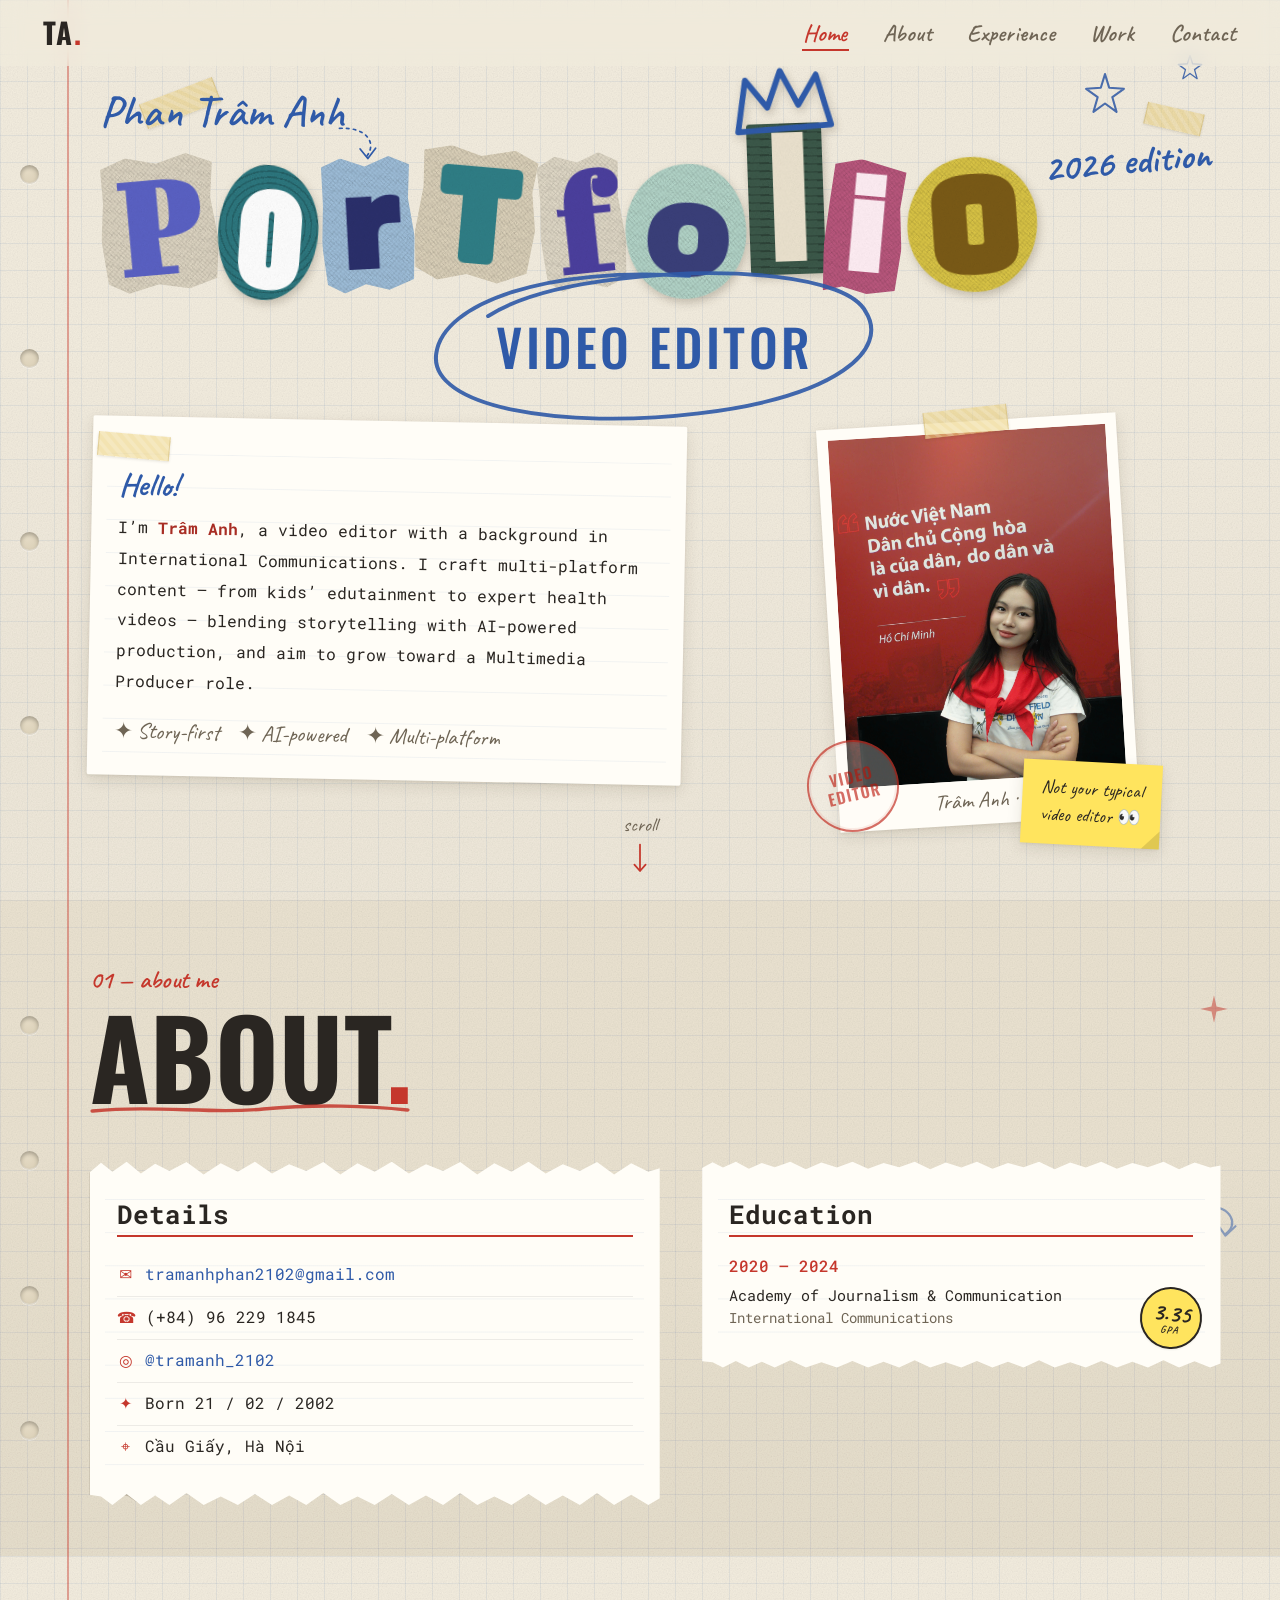
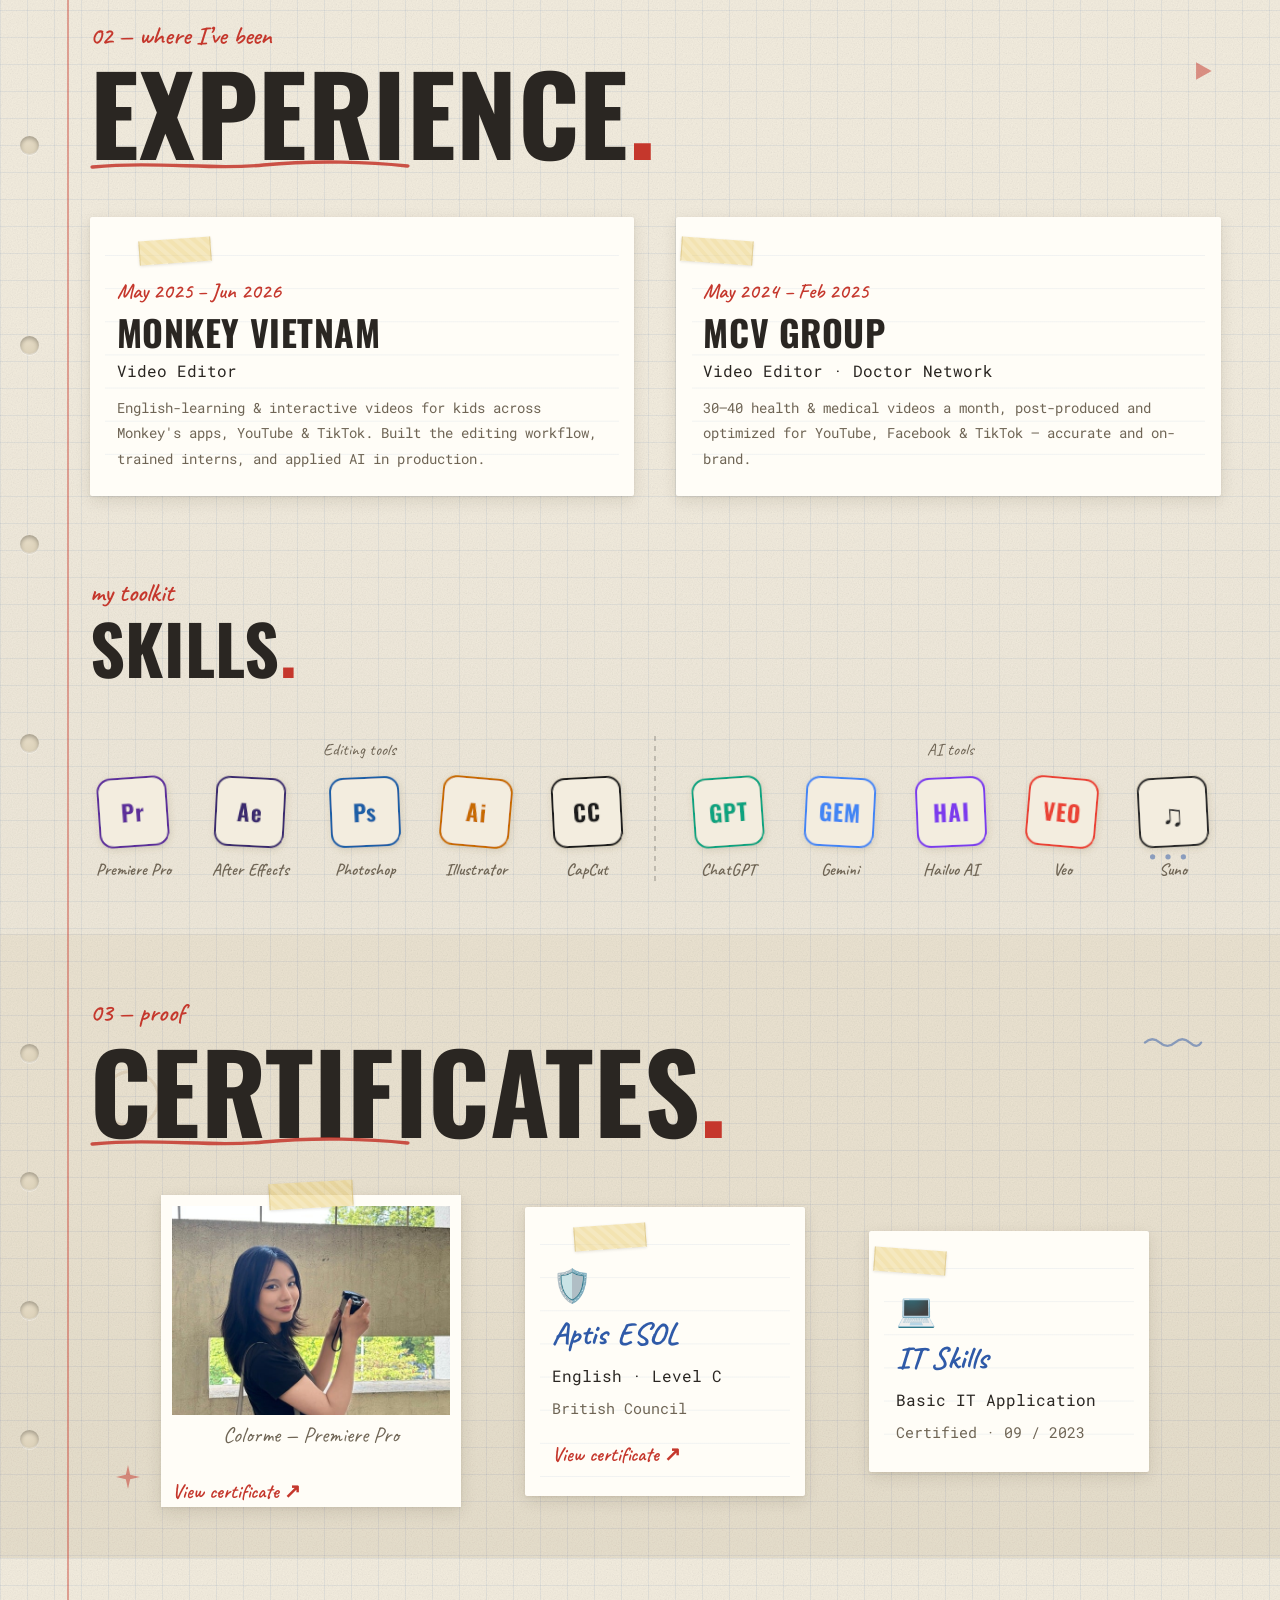
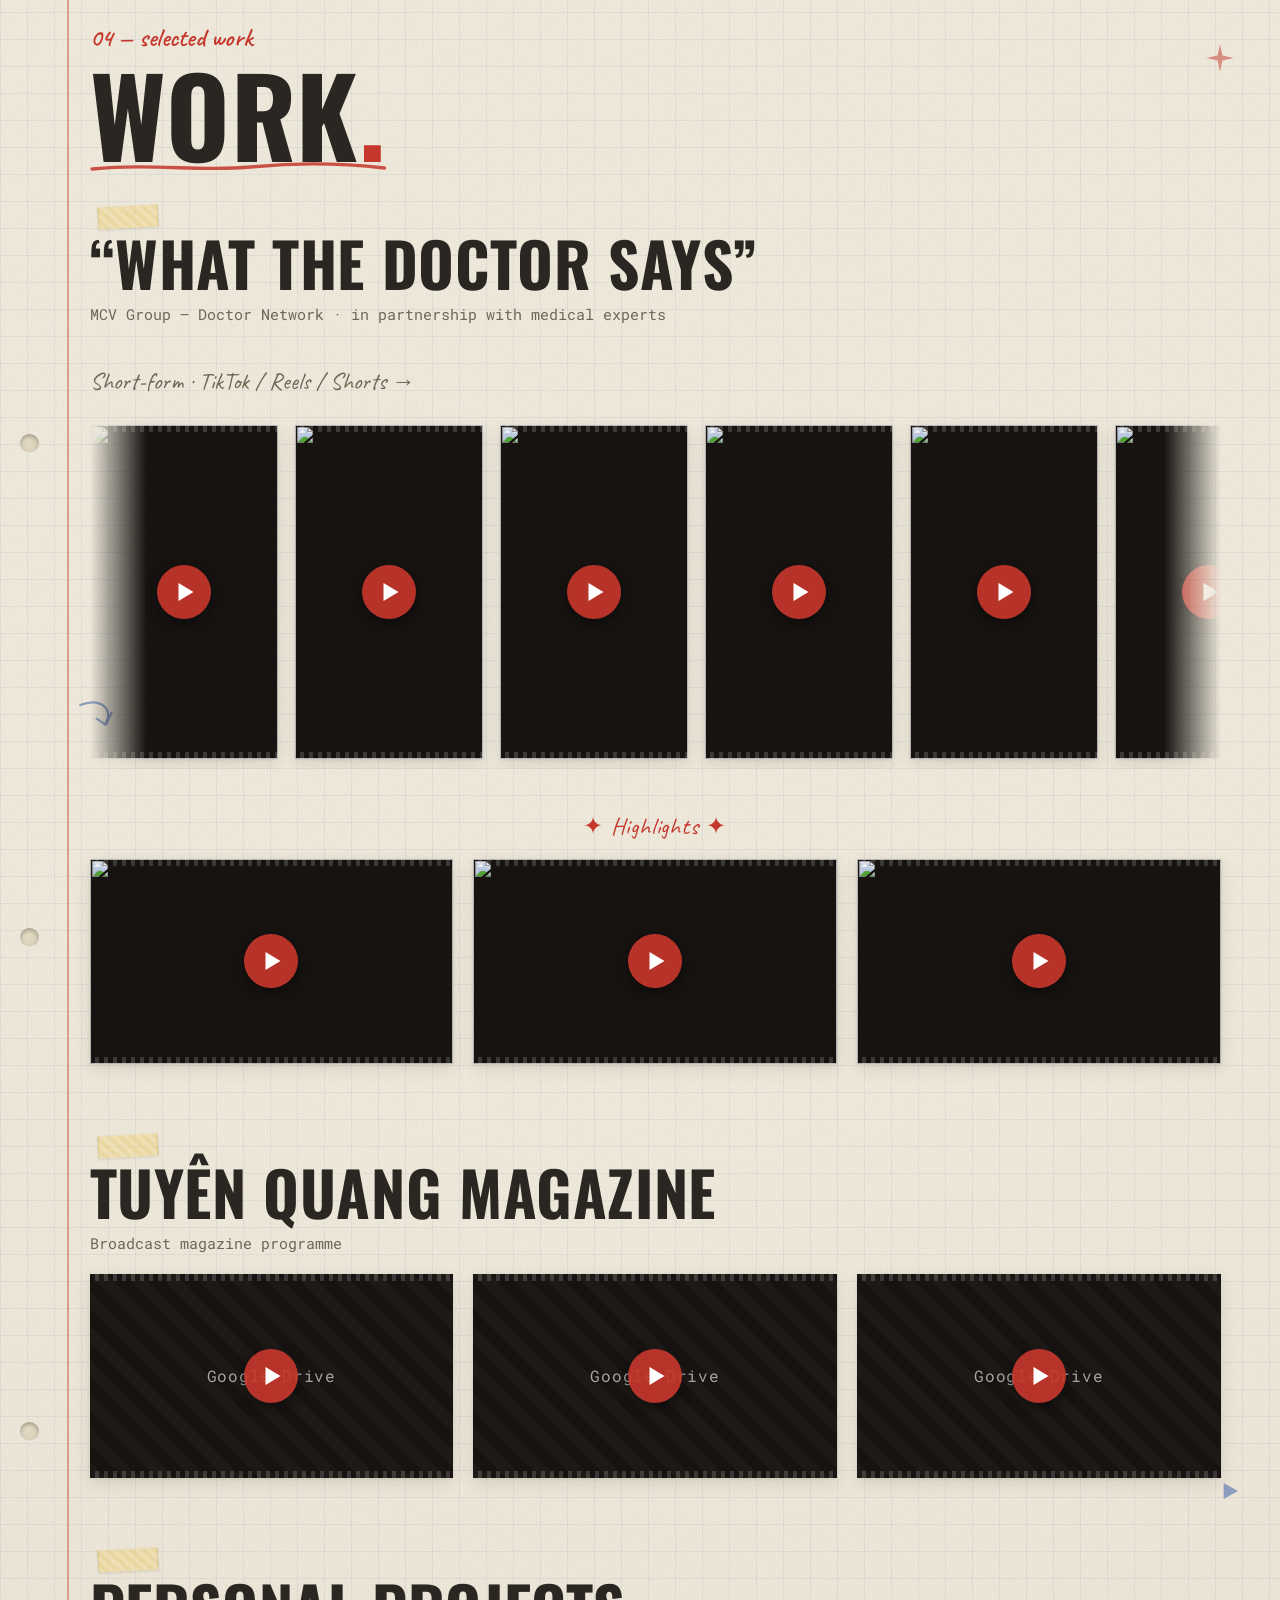
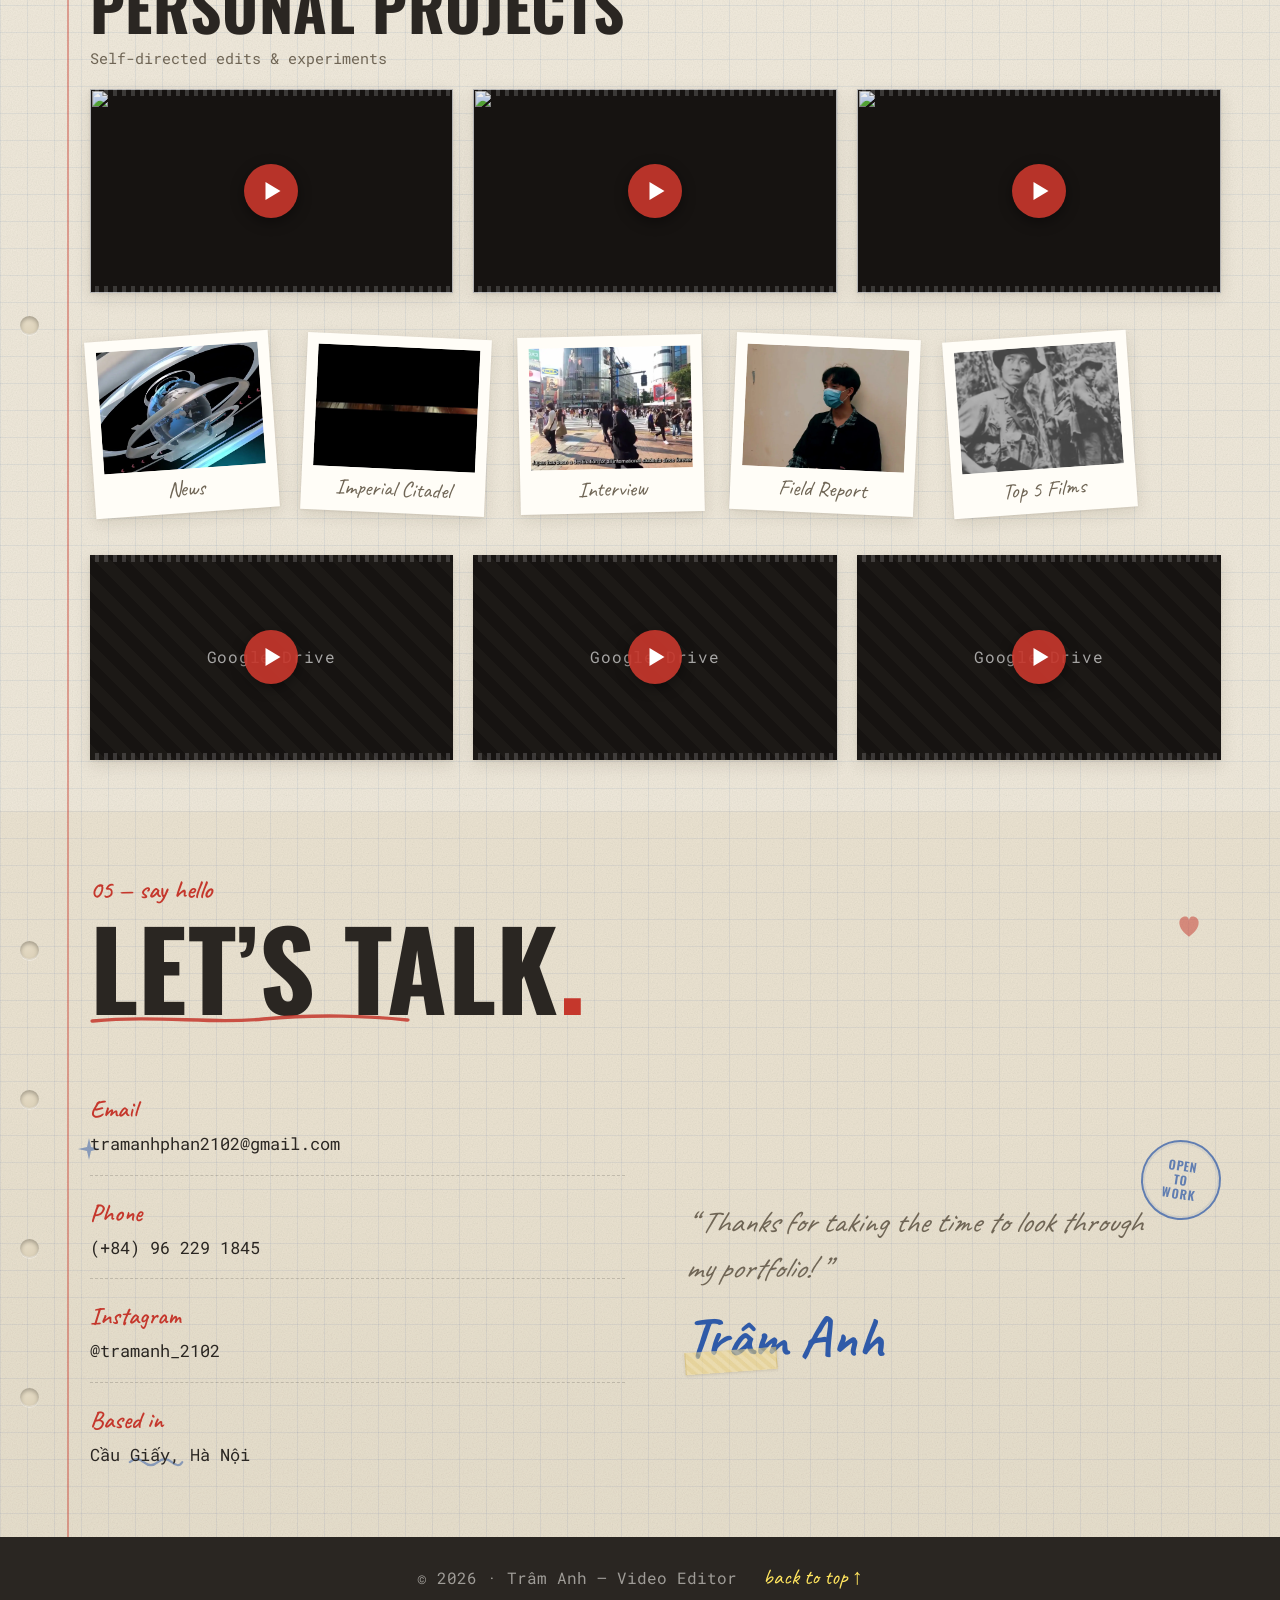
==== index.html @ a9669405 "clean up repo, add favicon + social sharing meta - Add favicon.svg (TA monogram) and Open Graph / Tw" ====
<!DOCTYPE html>
<html lang="en">
<head>
  <script>document.documentElement.className += ' js';</script>
  <meta charset="UTF-8">
  <meta name="viewport" content="width=device-width, initial-scale=1.0">
  <title>Trâm Anh · Video Editor — Portfolio 2026</title>
  <meta name="description" content="The portfolio of Trâm Anh — a video editor crafting emotion frame by frame. Showreel, experience and selected work.">
  <meta name="theme-color" content="#f3eddf">

  <link rel="icon" href="favicon.svg" type="image/svg+xml">

  <meta property="og:type" content="website">
  <meta property="og:title" content="Trâm Anh · Video Editor — Portfolio 2026">
  <meta property="og:description" content="The portfolio of Trâm Anh — a video editor crafting emotion frame by frame. Showreel, experience and selected work.">
  <meta property="og:image" content="images/avatar.jpg">
  <meta name="twitter:card" content="summary_large_image">
  <meta name="twitter:title" content="Trâm Anh · Video Editor — Portfolio 2026">
  <meta name="twitter:description" content="A video editor crafting emotion frame by frame.">
  <meta name="twitter:image" content="images/avatar.jpg">

  <link rel="preconnect" href="https://fonts.googleapis.com">
  <link rel="preconnect" href="https://fonts.gstatic.com" crossorigin>
  <link href="https://fonts.googleapis.com/css2?family=Abril+Fatface&family=Anton&family=Archivo+Black&family=Bungee&family=Caveat:wght@400;500;600;700&family=Itim&family=Oswald:wght@300;400;500;600;700&family=Roboto+Mono:wght@400;500&display=swap" rel="stylesheet">
  <link rel="stylesheet" href="style.css">
</head>
<body>

  <div class="scroll-progress" id="scrollProgress" aria-hidden="true"></div>
  <a href="#main" class="skip-link">Skip to content</a>

  <!-- ══ NAV ═══════════════════════════════════════════════════ -->
  <header id="navbar">
    <div class="nav-inner">
      <a href="#hero" class="brand" aria-label="Home">
        <span class="brand-mark">TA</span>
        <span class="brand-dot">.</span>
      </a>
      <nav aria-label="Primary">
        <ul id="navMenu">
          <li><a href="#hero">Home</a></li>
          <li><a href="#about">About</a></li>
          <li><a href="#experience">Experience</a></li>
          <li><a href="#projects">Work</a></li>
          <li><a href="#contact">Contact</a></li>
        </ul>
      </nav>
      <button class="nav-toggle" id="navToggle" aria-label="Open menu" aria-expanded="false" aria-controls="navMenu">
        <span></span><span></span><span></span>
      </button>
    </div>
  </header>

  <main id="main">

  <!-- ══ COVER ═════════════════════════════════════════════════ -->
  <section id="hero" class="page page--cover">
    <div class="paper-fx" aria-hidden="true">
      <div class="holes"><i></i><i></i><i></i><i></i></div>
      <div class="rule-line"></div>
    </div>

    <!-- scattered decorations -->
    <span class="tape tape--a" aria-hidden="true"></span>
    <span class="tape tape--b" aria-hidden="true"></span>
    <svg class="doodle doodle--star doodle--star-1" viewBox="0 0 40 40" aria-hidden="true"><path d="M20 2 L24 15 L38 16 L27 24 L31 38 L20 30 L9 38 L13 24 L2 16 L16 15 Z"/></svg>
    <svg class="doodle doodle--star doodle--star-2" viewBox="0 0 40 40" aria-hidden="true"><path d="M20 2 L24 15 L38 16 L27 24 L31 38 L20 30 L9 38 L13 24 L2 16 L16 15 Z"/></svg>

    <div class="wrap cover-wrap">
      <div class="cover-head">
        <div class="title-lockup">
        <p class="collage-pre handwrite">
          Phan Trâm Anh
          <svg class="doodle doodle--dash" viewBox="0 0 72 46" aria-hidden="true"><path d="M4 6 C 34 4 48 22 36 38"/><path d="M28 30 L37 41 L46 29"/></svg>
        </p>

        <h1 class="cutout" aria-label="Portfolio 2026">
          <span class="ct ct--p" aria-hidden="true">P</span>
          <span class="ct ct--o1" aria-hidden="true">o</span>
          <span class="ct ct--r" aria-hidden="true">r</span>
          <span class="ct ct--t" aria-hidden="true">t</span>
          <span class="ct ct--f" aria-hidden="true">f</span>
          <span class="ct ct--o2" aria-hidden="true">o</span>
          <span class="ct ct--l" aria-hidden="true">l<svg class="crown" viewBox="0 0 50 36" aria-hidden="true"><path d="M4 32 L9 9 L18 22 L25 6 L32 22 L41 9 L46 32 Z"/></svg></span>
          <span class="ct ct--i" aria-hidden="true">i</span>
          <span class="ct ct--o3" aria-hidden="true">o</span>
          <span class="year handwrite" aria-hidden="true">2026 edition</span>
        </h1>
        </div>

        <p class="cover-role">
          <span class="circled">video editor<svg class="circle-mark" viewBox="0 0 260 100" preserveAspectRatio="none" aria-hidden="true"><path d="M150 10 C 74 1 16 19 11 48 C 5 79 78 95 152 89 C 228 83 257 57 245 35 C 236 14 172 5 112 10 C 86 12 58 17 40 28"/></svg></span>
        </p>
      </div>

      <div class="cover-body">
        <div class="cover-info">
          <article class="card card--note nb-tilt-r">
            <span class="tape tape--card tape--card-r" aria-hidden="true"></span>
            <h3 class="card-label handwrite">Hello!</h3>
            <p class="card-body typewriter">I’m <strong>Trâm Anh</strong>, a video editor with a background in International Communications. I craft multi-platform content — from kids’ edutainment to expert health videos — blending storytelling with AI-powered production, and aim to grow toward a Multimedia Producer role.</p>
            <ul class="trait-list handwrite">
              <li>✦ Story-first</li>
              <li>✦ AI-powered</li>
              <li>✦ Multi-platform</li>
            </ul>
          </article>
        </div>

        <div class="cover-aside">
          <figure class="polaroid polaroid--cover">
            <span class="tape tape--clip" aria-hidden="true"></span>
            <div class="polaroid-img"><img src="images/avatar.jpg" alt="Portrait of Trâm Anh"></div>
            <figcaption class="polaroid-cap handwrite">Trâm Anh · 22</figcaption>
          </figure>

          <div class="sticky sticky--cover">
            <p class="handwrite">Not your typical<br>video editor 👀</p>
          </div>

          <div class="stamp stamp--cover" aria-hidden="true">
            <span>VIDEO<br>EDITOR</span>
          </div>
        </div>
      </div>
    </div>

    <a href="#about" class="scroll-hint handwrite">
      scroll
      <svg viewBox="0 0 24 40" aria-hidden="true"><path d="M12 2 V34" /><path d="M5 27 L12 35 L19 27"/></svg>
    </a>
  </section>

  <!-- ══ ABOUT ═════════════════════════════════════════════════ -->
  <section id="about" class="page page--alt">
    <div class="paper-fx" aria-hidden="true">
      <div class="holes"><i></i><i></i><i></i><i></i></div>
      <div class="rule-line"></div>
    </div>

    <span class="decor is-fill" style="top:5.5rem; right:4%; width:30px; --dc:var(--red)" aria-hidden="true"><svg viewBox="0 0 24 24"><path d="M12 1 L14 10 L23 12 L14 14 L12 23 L10 14 L1 12 L10 10 Z"/></svg></span>
    <span class="decor" style="top:46%; right:2.5%; width:48px; --dc:var(--blue); transform:rotate(10deg)" aria-hidden="true"><svg viewBox="0 0 52 44"><path d="M6 8 C 32 4 42 22 30 34"/><path d="M21 27 L30 36 L39 24"/></svg></span>
    <span class="decor" style="bottom:3rem; left:9%; width:62px" aria-hidden="true"><svg viewBox="0 0 64 14"><path d="M2 7 Q10 0 18 7 T34 7 T50 7 T62 7"/></svg></span>

    <div class="wrap">
      <header class="sec-head reveal">
        <p class="kicker handwrite">01 — about me</p>
        <h2 class="sec-title">About<span class="dot">.</span></h2>
        <svg class="u-mark" viewBox="0 0 240 14" preserveAspectRatio="none" aria-hidden="true"><path d="M2 9 C 50 3 90 12 130 7 S 210 4 238 8"/></svg>
      </header>

      <div class="about-grid">
        <article class="card card--torn reveal nb-tilt-r">
          <h3 class="card-label typewriter">Details</h3>

          <ul class="info-list">
            <li><span class="info-ico" aria-hidden="true">✉</span><a href="mailto:tramanhphan2102@gmail.com" class="typewriter">tramanhphan2102@gmail.com</a></li>
            <li><span class="info-ico" aria-hidden="true">☎</span><span class="typewriter">(+84) 96 229 1845</span></li>
            <li><span class="info-ico" aria-hidden="true">◎</span><a href="https://www.instagram.com/tramanh_2102" target="_blank" rel="noopener" class="typewriter">@tramanh_2102</a></li>
            <li><span class="info-ico" aria-hidden="true">✦</span><span class="typewriter">Born 21 / 02 / 2002</span></li>
            <li><span class="info-ico" aria-hidden="true">⌖</span><span class="typewriter">Cầu Giấy, Hà Nội</span></li>
          </ul>
        </article>

        <article class="card card--torn reveal nb-tilt-l">
          <h3 class="card-label typewriter">Education</h3>
          <p class="edu-year typewriter">2020 – 2024</p>
          <p class="edu-school typewriter">Academy of Journalism &amp; Communication</p>
          <p class="edu-major typewriter">International Communications</p>

          <span class="badge handwrite">3.35<small>GPA</small></span>
        </article>
      </div>
    </div>
  </section>

  <!-- ══ EXPERIENCE + SKILLS ═══════════════════════════════════ -->
  <section id="experience" class="page">
    <div class="paper-fx" aria-hidden="true">
      <div class="holes"><i></i><i></i><i></i><i></i></div>
      <div class="rule-line"></div>
    </div>

    <span class="decor is-fill" style="top:6rem; right:5%; width:26px; --dc:var(--red)" aria-hidden="true"><svg viewBox="0 0 30 30"><path d="M7 5 L25 15 L7 25 Z"/></svg></span>
    <span class="decor is-fill" style="bottom:4rem; right:7%; width:44px; --dc:var(--blue)" aria-hidden="true"><svg viewBox="0 0 40 16"><circle cx="6" cy="8" r="2.4"/><circle cx="20" cy="8" r="2.4"/><circle cx="34" cy="8" r="2.4"/></svg></span>
    <span class="decor" style="top:42%; left:7%; width:34px" aria-hidden="true"><svg viewBox="0 0 40 40"><path d="M20 20 m -1 0 a 1 1 0 1 0 2 0 a 5 5 0 1 0 -10 0 a 9 9 0 1 0 18 0 a 13 13 0 1 0 -26 0"/></svg></span>

    <div class="wrap">
      <header class="sec-head reveal">
        <p class="kicker handwrite">02 — where I’ve been</p>
        <h2 class="sec-title">Experience<span class="dot">.</span></h2>
        <svg class="u-mark" viewBox="0 0 240 14" preserveAspectRatio="none" aria-hidden="true"><path d="M2 9 C 50 3 90 12 130 7 S 210 4 238 8"/></svg>
      </header>

      <ol class="exp-grid">
        <li class="card card--exp reveal nb-tilt-l">
          <span class="tape tape--card" aria-hidden="true"></span>
          <span class="exp-date handwrite">May 2025 – Jun 2026</span>
          <h3 class="exp-co">Monkey Vietnam</h3>
          <p class="exp-role typewriter">Video Editor</p>
          <p class="exp-desc typewriter">English-learning &amp; interactive videos for kids across Monkey's apps, YouTube &amp; TikTok. Built the editing workflow, trained interns, and applied AI in production.</p>
        </li>

        <li class="card card--exp reveal nb-tilt-r">
          <span class="tape tape--card tape--card-r" aria-hidden="true"></span>
          <span class="exp-date handwrite">May 2024 – Feb 2025</span>
          <h3 class="exp-co">MCV Group</h3>
          <p class="exp-role typewriter">Video Editor · Doctor Network</p>
          <p class="exp-desc typewriter">30–40 health &amp; medical videos a month, post-produced and optimized for YouTube, Facebook &amp; TikTok — accurate and on-brand.</p>
        </li>
      </ol>

      <header class="sec-head sec-head--sub reveal">
        <p class="kicker handwrite">my toolkit</p>
        <h2 class="sec-title sec-title--sm">Skills<span class="dot">.</span></h2>
      </header>

      <svg aria-hidden="true" style="position:absolute;width:0;height:0;overflow:hidden"><defs><filter id="sk-rough" x="-8%" y="-8%" width="116%" height="116%"><feTurbulence type="fractalNoise" baseFrequency="0.035" numOctaves="2" result="noise"/><feDisplacementMap in="SourceGraphic" in2="noise" scale="1.8" xChannelSelector="R" yChannelSelector="G"/></filter></defs></svg>

      <div class="skills-wrap reveal">
        <div class="sk-col">
          <p class="sk-group-label handwrite">Editing tools</p>
          <ul class="skills">
            <li class="sk-icon"><span class="sk-sticker sk-pr">Pr</span><span class="sk-name handwrite">Premiere Pro</span></li>
            <li class="sk-icon"><span class="sk-sticker sk-ae">Ae</span><span class="sk-name handwrite">After Effects</span></li>
            <li class="sk-icon"><span class="sk-sticker sk-ps">Ps</span><span class="sk-name handwrite">Photoshop</span></li>
            <li class="sk-icon"><span class="sk-sticker sk-ai">Ai</span><span class="sk-name handwrite">Illustrator</span></li>
            <li class="sk-icon"><span class="sk-sticker sk-cc">CC</span><span class="sk-name handwrite">CapCut</span></li>
          </ul>
        </div>

        <div class="sk-vdivider" aria-hidden="true"></div>

        <div class="sk-col">
          <p class="sk-group-label handwrite">AI tools</p>
          <ul class="skills">
            <li class="sk-icon"><span class="sk-sticker sk-gpt">GPT</span><span class="sk-name handwrite">ChatGPT</span></li>
            <li class="sk-icon"><span class="sk-sticker sk-gem">GEM</span><span class="sk-name handwrite">Gemini</span></li>
            <li class="sk-icon"><span class="sk-sticker sk-hai">HAI</span><span class="sk-name handwrite">Hailuo AI</span></li>
            <li class="sk-icon"><span class="sk-sticker sk-veo">VEO</span><span class="sk-name handwrite">Veo</span></li>
            <li class="sk-icon"><span class="sk-sticker sk-sno">♫</span><span class="sk-name handwrite">Suno</span></li>
          </ul>
        </div>
      </div>
    </div>
  </section>

  <!-- ══ CERTIFICATES ══════════════════════════════════════════ -->
  <section id="certificates" class="page page--alt">
    <div class="paper-fx" aria-hidden="true">
      <div class="holes"><i></i><i></i><i></i><i></i></div>
      <div class="rule-line"></div>
    </div>

    <span class="decor" style="top:6rem; right:6%; width:60px; --dc:var(--blue)" aria-hidden="true"><svg viewBox="0 0 64 14"><path d="M2 7 Q10 0 18 7 T34 7 T50 7 T62 7"/></svg></span>
    <span class="decor is-fill" style="bottom:4rem; left:9%; width:26px; --dc:var(--red)" aria-hidden="true"><svg viewBox="0 0 24 24"><path d="M12 1 L14 10 L23 12 L14 14 L12 23 L10 14 L1 12 L10 10 Z"/></svg></span>
    <span class="decor d-coffee" style="top:8rem; left:8%; width:58px; height:58px" aria-hidden="true"></span>

    <div class="wrap">
      <header class="sec-head reveal">
        <p class="kicker handwrite">03 — proof</p>
        <h2 class="sec-title">Certificates<span class="dot">.</span></h2>
        <svg class="u-mark" viewBox="0 0 240 14" preserveAspectRatio="none" aria-hidden="true"><path d="M2 9 C 50 3 90 12 130 7 S 210 4 238 8"/></svg>
      </header>

      <div class="certs-row">
        <figure class="polaroid polaroid--cert reveal nb-tilt-l">
          <span class="tape tape--clip" aria-hidden="true"></span>
          <div class="polaroid-img"><img src="images/cert-premiere.jpg" alt="Colorme Premiere Pro certificate"></div>
          <figcaption class="polaroid-cap handwrite">Colorme — Premiere Pro</figcaption>
          <a href="https://colorme.vn/digitalcertificate/99251" target="_blank" rel="noopener" class="cert-link handwrite">View certificate ↗</a>
        </figure>

        <article class="card card--cert reveal nb-tilt-r">
          <span class="tape tape--card" aria-hidden="true"></span>
          <span class="cert-ico" aria-hidden="true">🛡️</span>
          <h3 class="card-label handwrite">Aptis ESOL</h3>
          <p class="card-body typewriter">English · Level C</p>
          <p class="card-body card-body--sm typewriter">British Council</p>
          <a href="https://drive.google.com/file/d/1mWtkD02EnrhCUsIniarRz54sF5w0omEk/view?usp=sharing" target="_blank" rel="noopener" class="cert-link handwrite">View certificate ↗</a>
        </article>

        <article class="card card--cert reveal nb-tilt-l">
          <span class="tape tape--card tape--card-r" aria-hidden="true"></span>
          <span class="cert-ico" aria-hidden="true">💻</span>
          <h3 class="card-label handwrite">IT Skills</h3>
          <p class="card-body typewriter">Basic IT Application</p>
          <p class="card-body card-body--sm typewriter">Certified · 09 / 2023</p>
        </article>
      </div>
    </div>
  </section>

  <!-- ══ WORK ══════════════════════════════════════════════════ -->
  <section id="projects" class="page">
    <div class="paper-fx" aria-hidden="true">
      <div class="holes"><i></i><i></i><i></i><i></i></div>
      <div class="rule-line"></div>
    </div>

    <span class="decor is-fill" style="top:5rem; right:3.5%; width:30px; --dc:var(--red)" aria-hidden="true"><svg viewBox="0 0 24 24"><path d="M12 1 L14 10 L23 12 L14 14 L12 23 L10 14 L1 12 L10 10 Z"/></svg></span>
    <span class="decor" style="top:30%; left:6%; width:46px; --dc:var(--blue); transform:rotate(-12deg)" aria-hidden="true"><svg viewBox="0 0 52 44"><path d="M6 8 C 32 4 42 22 30 34"/><path d="M21 27 L30 36 L39 24"/></svg></span>
    <span class="decor is-fill" style="top:62%; right:3%; width:24px; --dc:var(--blue)" aria-hidden="true"><svg viewBox="0 0 30 30"><path d="M7 5 L25 15 L7 25 Z"/></svg></span>
    <span class="decor" style="bottom:6%; left:8%; width:60px" aria-hidden="true"><svg viewBox="0 0 64 14"><path d="M2 7 Q10 0 18 7 T34 7 T50 7 T62 7"/></svg></span>

    <div class="wrap">
      <header class="sec-head reveal">
        <p class="kicker handwrite">04 — selected work</p>
        <h2 class="sec-title">Work<span class="dot">.</span></h2>
        <svg class="u-mark" viewBox="0 0 240 14" preserveAspectRatio="none" aria-hidden="true"><path d="M2 9 C 50 3 90 12 130 7 S 210 4 238 8"/></svg>
      </header>

      <!-- Project 1 -->
      <article class="proj reveal">
        <div class="proj-head">
          <span class="tape tape--proj" aria-hidden="true"></span>
          <h3 class="proj-title">“What the Doctor Says”</h3>
          <p class="proj-sub typewriter">MCV Group — Doctor Network · in partnership with medical experts</p>
        </div>

        <p class="proj-note handwrite">Short-form · TikTok / Reels / Shorts →</p>

        <div class="marquee" data-marquee>
          <div class="marquee-track">
            <button class="film film-v" data-yt="on5LcCRjGj8" aria-label="Play short-form video 1"><img class="film-thumb" src="https://i.ytimg.com/vi/on5LcCRjGj8/hqdefault.jpg" alt="" loading="lazy"><span class="film-play" aria-hidden="true"></span></button>
            <button class="film film-v" data-yt="EPiyKf0Kk3w" aria-label="Play short-form video 2"><img class="film-thumb" src="https://i.ytimg.com/vi/EPiyKf0Kk3w/hqdefault.jpg" alt="" loading="lazy"><span class="film-play" aria-hidden="true"></span></button>
            <button class="film film-v" data-yt="lvLhUVhJjeA" aria-label="Play short-form video 3"><img class="film-thumb" src="https://i.ytimg.com/vi/lvLhUVhJjeA/hqdefault.jpg" alt="" loading="lazy"><span class="film-play" aria-hidden="true"></span></button>
            <button class="film film-v" data-yt="tdgfO7MFJpE" aria-label="Play short-form video 4"><img class="film-thumb" src="https://i.ytimg.com/vi/tdgfO7MFJpE/hqdefault.jpg" alt="" loading="lazy"><span class="film-play" aria-hidden="true"></span></button>
            <button class="film film-v" data-yt="NNQIdhiJg2w" aria-label="Play short-form video 5"><img class="film-thumb" src="https://i.ytimg.com/vi/NNQIdhiJg2w/hqdefault.jpg" alt="" loading="lazy"><span class="film-play" aria-hidden="true"></span></button>
            <button class="film film-v" data-yt="AjtnM93slIo" aria-label="Play short-form video 6"><img class="film-thumb" src="https://i.ytimg.com/vi/AjtnM93slIo/hqdefault.jpg" alt="" loading="lazy"><span class="film-play" aria-hidden="true"></span></button>
            <!-- duplicate for seamless loop (decorative copies hidden from a11y tree) -->
            <button class="film film-v" data-yt="on5LcCRjGj8" tabindex="-1" aria-hidden="true"><img class="film-thumb" src="https://i.ytimg.com/vi/on5LcCRjGj8/hqdefault.jpg" alt="" loading="lazy"><span class="film-play"></span></button>
            <button class="film film-v" data-yt="EPiyKf0Kk3w" tabindex="-1" aria-hidden="true"><img class="film-thumb" src="https://i.ytimg.com/vi/EPiyKf0Kk3w/hqdefault.jpg" alt="" loading="lazy"><span class="film-play"></span></button>
            <button class="film film-v" data-yt="lvLhUVhJjeA" tabindex="-1" aria-hidden="true"><img class="film-thumb" src="https://i.ytimg.com/vi/lvLhUVhJjeA/hqdefault.jpg" alt="" loading="lazy"><span class="film-play"></span></button>
            <button class="film film-v" data-yt="tdgfO7MFJpE" tabindex="-1" aria-hidden="true"><img class="film-thumb" src="https://i.ytimg.com/vi/tdgfO7MFJpE/hqdefault.jpg" alt="" loading="lazy"><span class="film-play"></span></button>
            <button class="film film-v" data-yt="NNQIdhiJg2w" tabindex="-1" aria-hidden="true"><img class="film-thumb" src="https://i.ytimg.com/vi/NNQIdhiJg2w/hqdefault.jpg" alt="" loading="lazy"><span class="film-play"></span></button>
            <button class="film film-v" data-yt="AjtnM93slIo" tabindex="-1" aria-hidden="true"><img class="film-thumb" src="https://i.ytimg.com/vi/AjtnM93slIo/hqdefault.jpg" alt="" loading="lazy"><span class="film-play"></span></button>
          </div>
        </div>

        <p class="proj-note proj-note--center handwrite">✦ Highlights ✦</p>
        <div class="vid-grid">
          <button class="film film-h" data-yt="Bb7kRSqk-po" aria-label="Play highlight video 1"><img class="film-thumb" src="https://i.ytimg.com/vi/Bb7kRSqk-po/hqdefault.jpg" alt="" loading="lazy"><span class="film-play" aria-hidden="true"></span></button>
          <button class="film film-h" data-yt="K-BLge1xzfw" aria-label="Play highlight video 2"><img class="film-thumb" src="https://i.ytimg.com/vi/K-BLge1xzfw/hqdefault.jpg" alt="" loading="lazy"><span class="film-play" aria-hidden="true"></span></button>
          <button class="film film-h" data-yt="jgtbyfaPO4Y" aria-label="Play highlight video 3"><img class="film-thumb" src="https://i.ytimg.com/vi/jgtbyfaPO4Y/hqdefault.jpg" alt="" loading="lazy"><span class="film-play" aria-hidden="true"></span></button>
        </div>
      </article>

      <!-- Project 2 -->
      <article class="proj reveal">
        <div class="proj-head">
          <span class="tape tape--proj" aria-hidden="true"></span>
          <h3 class="proj-title">Tuyên Quang Magazine</h3>
          <p class="proj-sub typewriter">Broadcast magazine programme</p>
        </div>
        <div class="vid-grid">
          <button class="film film-h" data-drive="1BYnTZi8hOP_UGdwaHNDn6w6n_LE7Q9OV" aria-label="Play Tuyên Quang Magazine 1"><span class="film-fallback" aria-hidden="true">Google Drive</span><span class="film-play" aria-hidden="true"></span></button>
          <button class="film film-h" data-drive="1d32edZ_5Ip9QWzgrpSDnvWseyRCnPdks" aria-label="Play Tuyên Quang Magazine 2"><span class="film-fallback" aria-hidden="true">Google Drive</span><span class="film-play" aria-hidden="true"></span></button>
          <button class="film film-h" data-drive="1KOSV43KQ2ma4Vs-qSLmeUasAStn7QAfP" aria-label="Play Tuyên Quang Magazine 3"><span class="film-fallback" aria-hidden="true">Google Drive</span><span class="film-play" aria-hidden="true"></span></button>
        </div>
      </article>

      <!-- Project 3 -->
      <article class="proj reveal">
        <div class="proj-head">
          <span class="tape tape--proj" aria-hidden="true"></span>
          <h3 class="proj-title">Personal Projects</h3>
          <p class="proj-sub typewriter">Self-directed edits &amp; experiments</p>
        </div>
        <div class="vid-grid">
          <button class="film film-h" data-yt="6se8DFJ1dvY" aria-label="Play personal project 1"><img class="film-thumb" src="https://i.ytimg.com/vi/6se8DFJ1dvY/hqdefault.jpg" alt="" loading="lazy"><span class="film-play" aria-hidden="true"></span></button>
          <button class="film film-h" data-yt="1iInnnZxvAw" aria-label="Play personal project 2"><img class="film-thumb" src="https://i.ytimg.com/vi/1iInnnZxvAw/hqdefault.jpg" alt="" loading="lazy"><span class="film-play" aria-hidden="true"></span></button>
          <button class="film film-h" data-yt="UG5uYfJeD8s" aria-label="Play personal project 3"><img class="film-thumb" src="https://i.ytimg.com/vi/UG5uYfJeD8s/hqdefault.jpg" alt="" loading="lazy"><span class="film-play" aria-hidden="true"></span></button>
        </div>

        <div class="photo-spread">
          <figure class="polaroid polaroid--spread nb-r1"><div class="polaroid-img"><img src="images/ban-tin.webp" alt="News bulletin still" loading="lazy"></div><figcaption class="polaroid-cap handwrite">News</figcaption></figure>
          <figure class="polaroid polaroid--spread nb-r2"><div class="polaroid-img"><img src="images/hoang-thanh.webp" alt="Imperial Citadel still" loading="lazy"></div><figcaption class="polaroid-cap handwrite">Imperial Citadel</figcaption></figure>
          <figure class="polaroid polaroid--spread nb-r3"><div class="polaroid-img"><img src="images/phong-van.webp" alt="Interview still" loading="lazy"></div><figcaption class="polaroid-cap handwrite">Interview</figcaption></figure>
          <figure class="polaroid polaroid--spread nb-r2"><div class="polaroid-img"><img src="images/thuc-trang.webp" alt="Field report still" loading="lazy"></div><figcaption class="polaroid-cap handwrite">Field Report</figcaption></figure>
          <figure class="polaroid polaroid--spread nb-r1"><div class="polaroid-img"><img src="images/top5-phim.webp" alt="Top 5 films still" loading="lazy"></div><figcaption class="polaroid-cap handwrite">Top 5 Films</figcaption></figure>
        </div>

        <div class="vid-grid">
          <button class="film film-h" data-drive="1LD7UEAUxY5tbQUqrrFZrm2Gg1fojKSyX" aria-label="Play personal project 4"><span class="film-fallback" aria-hidden="true">Google Drive</span><span class="film-play" aria-hidden="true"></span></button>
          <button class="film film-h" data-drive="1nXjjbRXgf5-uEXpDGZMU_fmdLOK8X3yg" aria-label="Play personal project 5"><span class="film-fallback" aria-hidden="true">Google Drive</span><span class="film-play" aria-hidden="true"></span></button>
          <button class="film film-h" data-drive="1tvZia9vtOZeomJl7A3Q40thcyqFx1d2Q" aria-label="Play personal project 6"><span class="film-fallback" aria-hidden="true">Google Drive</span><span class="film-play" aria-hidden="true"></span></button>
        </div>
      </article>
    </div>
  </section>

  <!-- ══ CONTACT ═══════════════════════════════════════════════ -->
  <section id="contact" class="page page--alt">
    <div class="paper-fx" aria-hidden="true">
      <div class="holes"><i></i><i></i><i></i><i></i></div>
      <div class="rule-line"></div>
    </div>

    <span class="decor is-fill" style="top:6rem; right:6%; width:28px; --dc:var(--red)" aria-hidden="true"><svg viewBox="0 0 32 30"><path d="M16 27 C1 17 3 4 12 4 C15 4 16 7 16 9 C16 7 17 4 20 4 C29 4 31 17 16 27 Z"/></svg></span>
    <span class="decor is-fill" style="top:45%; left:6%; width:24px; --dc:var(--blue)" aria-hidden="true"><svg viewBox="0 0 24 24"><path d="M12 1 L14 10 L23 12 L14 14 L12 23 L10 14 L1 12 L10 10 Z"/></svg></span>
    <span class="decor" style="bottom:4rem; left:10%; width:56px; --dc:var(--blue)" aria-hidden="true"><svg viewBox="0 0 64 14"><path d="M2 7 Q10 0 18 7 T34 7 T50 7 T62 7"/></svg></span>

    <div class="wrap">
      <header class="sec-head reveal">
        <p class="kicker handwrite">05 — say hello</p>
        <h2 class="sec-title">Let’s talk<span class="dot">.</span></h2>
        <svg class="u-mark" viewBox="0 0 240 14" preserveAspectRatio="none" aria-hidden="true"><path d="M2 9 C 50 3 90 12 130 7 S 210 4 238 8"/></svg>
      </header>

      <div class="contact-grid">
        <ul class="contact-list reveal">
          <li class="c-item">
            <span class="c-label handwrite">Email</span>
            <a href="mailto:tramanhphan2102@gmail.com" class="c-val typewriter">tramanhphan2102@gmail.com</a>
          </li>
          <li class="c-item">
            <span class="c-label handwrite">Phone</span>
            <a href="tel:+84962291845" class="c-val typewriter">(+84) 96 229 1845</a>
          </li>
          <li class="c-item">
            <span class="c-label handwrite">Instagram</span>
            <a href="https://www.instagram.com/tramanh_2102" target="_blank" rel="noopener" class="c-val typewriter">@tramanh_2102</a>
          </li>
          <li class="c-item">
            <span class="c-label handwrite">Based in</span>
            <span class="c-val typewriter">Cầu Giấy, Hà Nội</span>
          </li>
        </ul>

        <div class="contact-note reveal">
          <span class="stamp stamp--blue" aria-hidden="true">OPEN<br>TO<br>WORK</span>
          <p class="contact-quote handwrite">“ Thanks for taking the time to look through my portfolio! ”</p>
          <p class="contact-sig handwrite">Trâm Anh</p>
          <span class="tape tape--sig" aria-hidden="true"></span>
        </div>
      </div>
    </div>
  </section>

  </main>

  <!-- ══ FOOTER ════════════════════════════════════════════════ -->
  <footer class="footer">
    <span class="typewriter">© 2026 · Trâm Anh — Video Editor</span>
    <a href="#hero" class="footer-top handwrite">back to top ↑</a>
  </footer>

  <script src="script.js"></script>
</body>
</html>
---- style.css ----
/* ═══════════════════════════════════════════════════════════════
   Trâm Anh · Portfolio — notebook / scrapbook system
   ═══════════════════════════════════════════════════════════════ */

/* ─── Design tokens ─────────────────────────────────────────── */
:root {
  /* paper */
  --paper:      #f3eddf;
  --paper-2:    #ebe3d1;
  --paper-deep: #e4dac4;
  --grid:       rgba(64, 104, 168, .085);
  --grid-sz:    27px;

  /* ink */
  --ink:        #2a2622;
  --ink-soft:   #6f6555;
  --ink-faint:  #9a8e79;

  /* accents */
  --red:        #c5372c;
  --red-deep:   #a82d24;
  --blue:       #2f5aa8;
  --rule:       rgba(197, 55, 44, .42);

  /* marks */
  --hl:         rgba(255, 226, 92, .58);
  --tape:       rgba(233, 206, 120, .55);
  --tape-edge:  rgba(176, 144, 58, .28);
  --pink:       #ffdedc;
  --yellow:     #ffe45e;

  --white:      #fffdf7;

  /* elevation */
  --sh-1: 0 1px 2px rgba(45, 33, 12, .07);
  --sh-2: 0 5px 16px rgba(45, 33, 12, .11), 0 1px 3px rgba(45, 33, 12, .08);
  --sh-3: 0 16px 42px rgba(45, 33, 12, .20), 0 4px 10px rgba(45, 33, 12, .10);

  --ease: cubic-bezier(.22, .7, .25, 1);
  --t:    .3s var(--ease);

  --wrap: 1300px;
}

/* ─── Reset ─────────────────────────────────────────────────── */
*, *::before, *::after { margin: 0; padding: 0; box-sizing: border-box; }
html { scroll-behavior: smooth; -webkit-text-size-adjust: 100%; font-size: 17px; }

body {
  font-family: 'Itim', system-ui, sans-serif;
  font-size: 1rem;
  line-height: 1.6;
  color: var(--ink);
  background: var(--paper);
  overflow-x: hidden;
  text-rendering: optimizeLegibility;
  -webkit-font-smoothing: antialiased;
}

a   { color: inherit; }
img { display: block; max-width: 100%; }
ul, ol { list-style: none; }

::selection { background: var(--yellow); color: var(--ink); }

:focus-visible {
  outline: 2.5px solid var(--blue);
  outline-offset: 3px;
  border-radius: 2px;
}

section[id] { scroll-margin-top: 4.5rem; }

@media (prefers-reduced-motion: reduce) {
  html { scroll-behavior: auto; }
  *, *::before, *::after {
    animation-duration: .001ms !important;
    animation-iteration-count: 1 !important;
    transition-duration: .001ms !important;
  }
}

/* ─── Font helpers ──────────────────────────────────────────── */
.handwrite  { font-family: 'Caveat', cursive; }
.typewriter { font-family: 'Roboto Mono', monospace; }
.hl {
  background: linear-gradient(transparent 58%, var(--hl) 58%, var(--hl) 92%, transparent 92%);
  padding: 0 .12em;
  -webkit-box-decoration-break: clone;
  box-decoration-break: clone;
}

/* ─── Skip link ─────────────────────────────────────────────── */
.skip-link {
  position: fixed; top: 8px; left: 8px; z-index: 1000;
  background: var(--ink); color: var(--paper);
  padding: .5rem .9rem; border-radius: 4px;
  font-family: 'Roboto Mono', monospace; font-size: .8rem;
  transform: translateY(-150%);
  transition: transform var(--t);
}
.skip-link:focus { transform: translateY(0); }

/* ─── Scroll progress ───────────────────────────────────────── */
.scroll-progress {
  position: fixed; inset: 0 auto auto 0;
  height: 3px; width: 0;
  background: linear-gradient(90deg, var(--red), var(--red-deep));
  z-index: 600;
  transition: width .12s linear;
}

/* ─── Nav ───────────────────────────────────────────────────── */
#navbar {
  position: fixed; inset: 0 0 auto 0; z-index: 500;
  transition: background var(--t), box-shadow var(--t), border-color var(--t);
  background: rgba(243, 237, 223, .55);
  backdrop-filter: blur(10px) saturate(1.1);
  -webkit-backdrop-filter: blur(10px) saturate(1.1);
  border-bottom: 1.5px solid transparent;
}
#navbar.scrolled {
  background: rgba(243, 237, 223, .94);
  border-bottom-color: rgba(197, 55, 44, .22);
  box-shadow: 0 3px 18px rgba(45, 33, 12, .08);
}
.nav-inner {
  max-width: var(--wrap); margin: 0 auto;
  display: flex; align-items: center; justify-content: space-between;
  padding: .55rem clamp(1.1rem, 4vw, 2.5rem);
}
.brand {
  display: inline-flex; align-items: baseline;
  font-family: 'Oswald', sans-serif; font-weight: 700;
  font-size: 1.7rem; letter-spacing: .06em;
  text-decoration: none; color: var(--ink);
  transition: transform var(--t);
}
.brand:hover { transform: rotate(-3deg); }
.brand-dot { color: var(--red); }

#navMenu { display: flex; gap: clamp(.9rem, 2.5vw, 1.9rem); }
#navMenu a {
  font-family: 'Caveat', cursive; font-weight: 600;
  font-size: 1.4rem; color: var(--ink-soft);
  text-decoration: none; position: relative;
  padding: .15rem .1rem;
  transition: color var(--t);
}
#navMenu a::after {
  content: ""; position: absolute; left: 0; right: 0; bottom: -1px;
  height: 2px; background: var(--red);
  transform: scaleX(0); transform-origin: left;
  transition: transform var(--t);
}
#navMenu a:hover,
#navMenu a.is-active { color: var(--red); }
#navMenu a:hover::after,
#navMenu a.is-active::after { transform: scaleX(1); }

.nav-toggle {
  display: none; flex-direction: column; gap: 5px;
  background: none; border: none; cursor: pointer; padding: 6px;
}
.nav-toggle span {
  display: block; width: 24px; height: 2px; border-radius: 2px;
  background: var(--ink);
  transition: transform var(--t), opacity var(--t);
}
.nav-toggle.is-open span:nth-child(1) { transform: translateY(7px) rotate(45deg); }
.nav-toggle.is-open span:nth-child(2) { opacity: 0; }
.nav-toggle.is-open span:nth-child(3) { transform: translateY(-7px) rotate(-45deg); }

/* ─── Page (the paper) ──────────────────────────────────────── */
.page {
  position: relative;
  padding:
    clamp(3.5rem, 6vh, 5rem)
    clamp(1.25rem, 5vw, 3.5rem)
    clamp(3rem, 5vh, 4.5rem)
    clamp(3rem, 7vw, 5.5rem);
  background-color: var(--paper);
  background-image:
    linear-gradient(var(--grid) 1px, transparent 1px),
    linear-gradient(90deg, var(--grid) 1px, transparent 1px);
  background-size: var(--grid-sz) var(--grid-sz);
  overflow: hidden;
}
.page--alt { background-color: var(--paper-2); }

/* soft inner vignette + desaturated paper grain */
.page::after {
  content: ""; position: absolute; inset: 0; z-index: 0; pointer-events: none;
  background:
    radial-gradient(125% 85% at 50% -5%, transparent 62%, rgba(80, 60, 25, .045) 100%),
    url("data:image/svg+xml,%3Csvg xmlns='http://www.w3.org/2000/svg' width='180' height='180'%3E%3Cfilter id='n'%3E%3CfeTurbulence type='fractalNoise' baseFrequency='0.8' numOctaves='2' stitchTiles='stitch'/%3E%3CfeColorMatrix type='saturate' values='0'/%3E%3C/filter%3E%3Crect width='100%25' height='100%25' filter='url(%23n)' opacity='0.32'/%3E%3C/svg%3E");
  background-blend-mode: multiply;
  opacity: .55;
  mix-blend-mode: multiply;
}

.wrap { position: relative; z-index: 2; max-width: var(--wrap); margin: 0 auto; }

/* paper chrome: holes + margin rule */
.paper-fx { position: absolute; inset: 0; z-index: 1; pointer-events: none; }
.rule-line {
  position: absolute; top: 0; bottom: 0;
  left: clamp(2.2rem, 5.2vw, 4.1rem); width: 2px;
  background: var(--rule);
}
.holes {
  position: absolute; top: 0; bottom: 0;
  left: clamp(.6rem, 1.8vw, 1.2rem);
  display: flex; flex-direction: column; justify-content: space-evenly;
}
.holes i {
  width: 19px; height: 19px; border-radius: 50%;
  background: radial-gradient(circle at 40% 35%, var(--paper-deep), #d8cdb4);
  box-shadow:
    inset 0 2px 4px rgba(0, 0, 0, .28),
    inset 0 -1px 1px rgba(255, 255, 255, .5),
    0 1px 0 rgba(255, 255, 255, .35);
}

/* ─── Reveal ────────────────────────────────────────────────── */
.reveal { transition: opacity .7s var(--ease), transform .7s var(--ease); }
.js .reveal { opacity: 0; transform: translateY(26px); }
.reveal.visible { opacity: 1; transform: none; }

/* ─── Section heads ─────────────────────────────────────────── */
.sec-head { position: relative; margin-bottom: clamp(2rem, 5vw, 3.25rem); width: fit-content; }
.sec-head--sub { margin-top: clamp(3rem, 6vw, 4.5rem); }

.kicker {
  font-size: 1.5rem; font-weight: 600; color: var(--red);
  letter-spacing: .01em; margin-bottom: .15rem;
  display: flex; align-items: center; gap: .4rem;
}
.sec-title {
  font-family: 'Oswald', sans-serif; font-weight: 700;
  font-size: clamp(3rem, 8.5vw, 6.5rem);
  line-height: .95; letter-spacing: .005em; color: var(--ink);
  text-transform: uppercase;
}
.sec-title--sm { font-size: clamp(2.2rem, 6vw, 4rem); }
.dot { color: var(--red); }

.u-mark {
  position: absolute; left: 0; bottom: -.55rem;
  width: min(100%, 320px); height: 14px;
  fill: none; stroke: var(--red); stroke-width: 3.4;
  stroke-linecap: round; opacity: .85;
}

/* ─── Doodles ───────────────────────────────────────────────── */
.doodle { position: absolute; pointer-events: none; }
.doodle--star {
  fill: none; stroke: var(--blue); stroke-width: 2; stroke-linejoin: round;
  opacity: .85; animation: twinkle 3.5s var(--ease) infinite;
}
.doodle--star-1 { width: 42px; top: clamp(3.5rem, 8vh, 6rem);  right: clamp(7%, 12vw, 14%); animation-delay: 0s; }
.doodle--star-2 { width: 26px; top: clamp(2.8rem, 6vh, 4.5rem); right: clamp(3%, 6vw, 7%);  animation-delay: .8s; }
@keyframes twinkle { 0%, 100% { transform: rotate(-8deg) scale(1); opacity: .85; } 50% { transform: rotate(4deg) scale(1.14); opacity: 1; } }
.doodle--arrow {
  position: relative; width: 56px; height: 28px; top: .25em; margin-left: .3rem;
  display: inline-block; vertical-align: middle;
  fill: none; stroke: var(--blue); stroke-width: 2.4;
  stroke-linecap: round; stroke-linejoin: round;
}

/* ─── Tape ──────────────────────────────────────────────────── */
.tape {
  display: block; position: absolute;
  background:
    repeating-linear-gradient(45deg, rgba(255,255,255,.18) 0 4px, transparent 4px 8px),
    var(--tape);
  border-inline: 1px solid var(--tape-edge);
  box-shadow: 0 1px 3px rgba(45, 33, 12, .12);
}
.tape--a { top: clamp(4.5rem, 10vh, 6.8rem); left: 11%; width: 78px; height: 26px; transform: rotate(-21deg); }
.tape--b { top: clamp(5.5rem, 12vh, 8rem); right: 6%; width: 58px; height: 22px; transform: rotate(13deg); }
.tape--clip { top: -13px; left: 50%; width: 84px; height: 26px; transform: translateX(-50%) rotate(-3deg); z-index: 3; }
.tape--card { top: -11px; left: 22px; width: 72px; height: 24px; transform: rotate(-4deg); z-index: 3; }
.tape--card-r { left: auto; right: 22px; transform: rotate(4deg); }
.tape--proj { top: -14px; left: 8px; width: 60px; height: 22px; transform: rotate(-3deg); }
.tape--sig  { bottom: 1.2rem; left: 0; width: 92px; height: 22px; transform: rotate(-4deg); }

/* ─── Polaroid ──────────────────────────────────────────────── */
.polaroid {
  position: relative; display: inline-flex; flex-direction: column;
  background: var(--white);
  padding: 11px 11px 0;
  box-shadow: var(--sh-2);
  transition: transform .35s var(--ease), box-shadow .35s var(--ease);
  z-index: 1;
}
.polaroid:hover {
  transform: rotate(0deg) scale(1.035) translateY(-4px) !important;
  box-shadow: var(--sh-3);
  z-index: 30;
}
.polaroid-img { overflow: hidden; background: #ddd6c5; }
.polaroid-img img { width: 100%; height: 100%; object-fit: cover; transition: transform .5s var(--ease); }
.polaroid:hover .polaroid-img img { transform: scale(1.04); }
.polaroid-cap {
  font-size: 1.3rem; color: var(--ink-soft);
  text-align: center; padding: .5rem .25rem .7rem; line-height: 1.1;
}

.polaroid--cover { width: clamp(210px, 26vw, 300px); transform: rotate(-3.5deg); }
.polaroid--cover .polaroid-img { aspect-ratio: 4 / 5; }
.polaroid--cert  { width: clamp(230px, 28vw, 270px); }
.polaroid--cert  .polaroid-img { aspect-ratio: 4 / 3; }
.polaroid--spread { width: clamp(150px, 18vw, 184px); }
.polaroid--spread .polaroid-img { aspect-ratio: 4 / 3; }

.nb-tilt-l { transform: rotate(-1.4deg); }
.nb-tilt-r { transform: rotate(1.1deg); }
.nb-r1 { transform: rotate(-4deg); }
.nb-r2 { transform: rotate(2.6deg); }
.nb-r3 { transform: rotate(-1.2deg); }

/* ─── Stamp ─────────────────────────────────────────────────── */
.stamp {
  display: inline-flex; align-items: center; justify-content: center; text-align: center;
  border: 2.5px solid var(--red); border-radius: 50%;
  font-family: 'Oswald', sans-serif; font-weight: 600;
  color: var(--red); line-height: 1.12; letter-spacing: .08em;
  opacity: .72; box-shadow: inset 0 0 0 2px rgba(197,55,44,.12);
}
.stamp--cover {
  position: absolute; bottom: -.5rem; left: -1.2rem;
  width: 92px; height: 92px; font-size: .92rem;
  transform: rotate(-13deg); background: rgba(255,253,247,.4); z-index: 4;
}
.stamp--blue {
  border-color: var(--blue); color: var(--blue);
  box-shadow: inset 0 0 0 2px rgba(47,90,168,.12);
  position: absolute; top: -1.5rem; right: 0;
  width: 80px; height: 80px; font-size: .72rem; transform: rotate(9deg);
}

/* ─── Sticky note ───────────────────────────────────────────── */
.sticky {
  position: relative; background: var(--yellow);
  padding: .85rem 1.1rem 1rem; line-height: 1.4; color: var(--ink);
  box-shadow: var(--sh-2); max-width: 200px;
  font-size: 1.18rem;
}
.sticky::after { /* folded corner */
  content: ""; position: absolute; right: 0; bottom: 0;
  border-width: 0 0 18px 18px; border-style: solid;
  border-color: transparent transparent rgba(0,0,0,.12) transparent;
}
.sticky--cover { transform: rotate(3deg); }

/* ─── Cards (notebook) ──────────────────────────────────────── */
.card {
  position: relative; background: var(--white);
  border-radius: 2px;
  padding: 1.7rem 1.6rem 1.5rem;
  box-shadow: var(--sh-2);
  transition: transform .35s var(--ease), box-shadow .35s var(--ease);
}
.card::before { /* faint ruled lines inside */
  content: ""; position: absolute; inset: 2.2rem .9rem 1rem;
  background-image: linear-gradient(rgba(64,104,168,.07) 1px, transparent 1px);
  background-size: 100% 1.95rem; pointer-events: none; z-index: 0;
}
.card > * { position: relative; z-index: 1; }
.card:hover { transform: translateY(-4px) rotate(0deg); box-shadow: var(--sh-3); }

.card-label { font-size: 1.85rem; font-weight: 700; color: var(--blue); line-height: 1; margin-bottom: .7rem; }
.card-body  { font-family: 'Roboto Mono', monospace; font-size: .95rem; line-height: 1.9; color: var(--ink); }
.card-body strong { color: var(--red-deep); }
.card-body--sm { font-size: .86rem; color: var(--ink-soft); margin-top: .15rem; }

.trait-list { margin-top: 1rem; display: flex; flex-wrap: wrap; gap: .4rem 1.1rem; }
.trait-list li { font-size: 1.32rem; color: var(--ink-soft); }


.info-list { display: flex; flex-direction: column; }
.info-list li {
  display: flex; align-items: center; gap: .6rem;
  padding: .5rem 0; border-bottom: 1px solid rgba(0,0,0,.07);
  font-size: .92rem;
}
.info-list li:last-child { border-bottom: none; }
.info-ico { color: var(--red); min-width: 18px; text-align: center; }
.info-list a { color: var(--blue); text-decoration: none; transition: color var(--t); }
.info-list a:hover { color: var(--red); text-decoration: underline; }

.edu-year   { font-family: 'Roboto Mono', monospace; font-size: .92rem; font-weight: 500; color: var(--red); }
.edu-school { font-family: 'Roboto Mono', monospace; font-size: .9rem; color: var(--ink); margin-top: .25rem; }
.edu-major  { font-family: 'Roboto Mono', monospace; font-size: .84rem; color: var(--ink-soft); }

.badge {
  position: absolute; bottom: 1.1rem; right: 1.1rem; z-index: 2;
  width: 62px; height: 62px; border-radius: 50%;
  background: var(--yellow); border: 2px solid var(--ink);
  display: flex; flex-direction: column; align-items: center; justify-content: center;
  font-size: 1.45rem; font-weight: 700; color: var(--ink); line-height: .9;
  box-shadow: var(--sh-1); transform: rotate(6deg);
}
.badge small { font-size: .6rem; letter-spacing: .1em; }

/* ─── COVER ─────────────────────────────────────────────────── */
.page--cover { min-height: 100vh; display: flex; align-items: flex-start; padding-top: clamp(4.5rem, 10vh, 6.5rem); padding-bottom: clamp(1rem, 2.5vh, 2rem); }
.cover-wrap { width: 100%; }

/* ── title lockup ── */
.cover-head { position: relative; margin-bottom: clamp(.8rem, 2vw, 1.5rem); text-align: center; }
.title-lockup { display: inline-block; text-align: left; }

.collage-pre {
  position: relative; display: inline-block;
  font-size: clamp(1.8rem, 3.5vw, 2.6rem); font-weight: 600;
  color: var(--blue); line-height: 1;
}
.collage-pre .doodle--dash {
  position: absolute; right: -3.2rem; bottom: -1.7rem;
  width: 62px; height: 40px; fill: none; stroke: var(--blue);
  stroke-width: 2; stroke-linecap: round; stroke-linejoin: round;
}
.collage-pre .doodle--dash path:first-child { stroke-dasharray: 3 5; }

/* ── cut-out ransom-note word ── */
.cutout {
  display: flex; flex-wrap: wrap; align-items: flex-end; gap: .02em;
  font-size: clamp(3rem, 10vw, 7.5rem);
  line-height: 1; margin: .15rem 0 .6rem;
}
.ct {
  display: inline-block; position: relative;
  font-weight: 900; line-height: .9; color: #fff;
  padding: .1em .14em .06em;
  background-color: #e6dcc4;
  background-image:
    repeating-linear-gradient(47deg, rgba(0,0,0,.07) 0 1px, transparent 1px 3px),
    repeating-linear-gradient(-44deg, rgba(0,0,0,.05) 0 1px, transparent 1px 4px),
    url("data:image/svg+xml,%3Csvg xmlns='http://www.w3.org/2000/svg' width='120' height='120'%3E%3Cfilter id='g'%3E%3CfeTurbulence type='fractalNoise' baseFrequency='0.9' numOctaves='2' stitchTiles='stitch'/%3E%3CfeColorMatrix type='saturate' values='0'/%3E%3C/filter%3E%3Crect width='100%25' height='100%25' filter='url(%23g)' opacity='0.5'/%3E%3C/svg%3E");
  background-blend-mode: multiply, multiply, multiply;
  background-size: auto, auto, 110px 110px;
  filter: drop-shadow(2px 4px 4px rgba(45, 33, 12, .22));
  transition: transform .3s var(--ease);
}
.ct::after {
  content: ""; position: absolute; inset: 0; pointer-events: none;
  border-radius: inherit;
  background-image: url("data:image/svg+xml,%3Csvg xmlns='http://www.w3.org/2000/svg' width='100' height='100'%3E%3Cfilter id='p'%3E%3CfeTurbulence type='fractalNoise' baseFrequency='1.1' numOctaves='2' stitchTiles='stitch'/%3E%3CfeColorMatrix type='saturate' values='0'/%3E%3C/filter%3E%3Crect width='100%25' height='100%25' filter='url(%23p)' opacity='0.6'/%3E%3C/svg%3E");
  background-size: 90px 90px;
  mix-blend-mode: multiply; opacity: .32;
}
.cutout:hover .ct { transform: rotate(0) translateY(0); }

.ct--p  { font-family: 'Abril Fatface', serif;     background-color: #ece3cf; color: #5a61c4; transform: rotate(-5deg) translateY(2%);  clip-path: polygon(4% 7%,26% 0,52% 6%,78% 0,100% 8%,96% 34%,100% 66%,96% 94%,72% 100%,46% 95%,20% 100%,3% 92%,0 60%,4% 32%); }
.ct--o1 { font-family: 'Anton', sans-serif;         background-color: #2f7e86; background-image: repeating-radial-gradient(circle at 50% 45%, rgba(0,0,0,.18) 0 1.5px, transparent 1.5px 6px), url("data:image/svg+xml,%3Csvg xmlns='http://www.w3.org/2000/svg' width='120' height='120'%3E%3Cfilter id='g'%3E%3CfeTurbulence type='fractalNoise' baseFrequency='0.9' numOctaves='2' stitchTiles='stitch'/%3E%3CfeColorMatrix type='saturate' values='0'/%3E%3C/filter%3E%3Crect width='100%25' height='100%25' filter='url(%23g)' opacity='0.5'/%3E%3C/svg%3E"); background-blend-mode: multiply, multiply; background-size: auto, 110px 110px; transform: rotate(4deg)  translateY(9%);  border-radius: 46% 54% 52% 48% / 50% 48% 52% 50%; }
.ct--r  { font-family: 'Archivo Black', sans-serif; background-color: #a9cbe8; color: #2a2f6b;  transform: rotate(-3deg) translateY(3%);  clip-path: polygon(3% 6%,24% 0,50% 7%,76% 0,98% 7%,95% 32%,100% 60%,97% 92%,70% 99%,45% 94%,22% 100%,4% 93%,0 64%,3% 34%); }
.ct--t  { font-family: 'Bungee', cursive;           background-color: #eadfc6; color: #2f7e86;  transform: rotate(5deg)  translateY(-4%); clip-path: polygon(2% 5%,25% 0,50% 6%,78% 0,98% 8%,95% 30%,100% 58%,96% 90%,72% 99%,46% 94%,22% 100%,3% 92%,0 66%,4% 32%); }
.ct--f  { font-family: 'Abril Fatface', serif;      background-color: #efe7d4; color: #4b3f9e;  transform: rotate(-6deg) translateY(1%);  clip-path: polygon(4% 7%,26% 0,52% 6%,78% 0,100% 8%,96% 34%,100% 66%,96% 94%,72% 100%,46% 95%,20% 100%,3% 92%,0 60%,4% 32%); }
.ct--o2 { font-family: 'Archivo Black', sans-serif; background-color: #bfe3d6; color: #3a3f7a;  transform: rotate(3deg)  translateY(8%);  border-radius: 52% 48% 50% 50% / 48% 52% 48% 52%; }
.ct--l  { font-family: 'Anton', sans-serif;         background-color: #3f5e4e; background-image: repeating-linear-gradient(3deg, rgba(0,0,0,.24) 0 1.5px, rgba(255,255,255,.04) 1.5px 3px, transparent 3px 8px), url("data:image/svg+xml,%3Csvg xmlns='http://www.w3.org/2000/svg' width='120' height='120'%3E%3Cfilter id='g'%3E%3CfeTurbulence type='fractalNoise' baseFrequency='0.9' numOctaves='2' stitchTiles='stitch'/%3E%3CfeColorMatrix type='saturate' values='0'/%3E%3C/filter%3E%3Crect width='100%25' height='100%25' filter='url(%23g)' opacity='0.5'/%3E%3C/svg%3E"); background-blend-mode: multiply, multiply; background-size: auto, 110px 110px; color: #ece3cf;  transform: rotate(-2deg) translateY(-9%); font-size: 1.12em; border-radius: 3px 4px 3px 4px; }
.ct--i  { font-family: 'Archivo Black', sans-serif; background-color: #c75d86; color: #ffeef4;  transform: rotate(5deg)  translateY(5%);  clip-path: polygon(6% 5%,40% 0,72% 4%,98% 7%,94% 34%,100% 64%,96% 95%,60% 99%,28% 95%,4% 99%,0 66%,3% 32%); }
.ct--o3 { font-family: 'Bungee', cursive;           background-color: #e9d24a; color: #7a5a16;  transform: rotate(-4deg) translateY(3%);  border-radius: 50% 50% 48% 52% / 52% 48% 52% 48%; }

.year {
  align-self: flex-start; font-size: .3em; font-weight: 700;
  color: var(--blue); transform: rotate(-5deg); margin: .15em 0 0 .12em;
}

.crown {
  position: absolute; top: -.46em; left: 50%;
  width: .78em; height: .56em; transform: translateX(-50%) rotate(-3deg);
  fill: none; stroke: var(--blue); stroke-width: 2.6;
  stroke-linejoin: round; stroke-linecap: round;
}

.cover-role {
  position: relative; display: inline-block;
  font-family: 'Oswald', sans-serif; font-weight: 500;
  font-size: clamp(1.8rem, 4.5vw, 3rem); letter-spacing: .07em;
  text-transform: uppercase; color: var(--blue);
}
.circled { position: relative; display: inline-block; padding: .15em .55em; }
.circle-mark {
  position: absolute; inset: -40% -14%; width: 128%; height: 180%;
  fill: none; stroke: var(--blue); stroke-width: 2.2; opacity: .9;
  stroke-linecap: round; stroke-linejoin: round;
  transform: rotate(-2.5deg);
}

/* ── body: info + photo ── */
.cover-body {
  display: grid; grid-template-columns: 1.1fr .9fr;
  gap: clamp(2rem, 4vw, 3.5rem); align-items: start;
}
.cover-info { display: flex; flex-direction: column; }
.cover-aside { position: relative; justify-self: center; display: flex; justify-content: center; }
.sticky--cover { position: absolute; bottom: -1.3rem; right: -2rem; z-index: 5; max-width: 168px; font-size: 1.1rem; }

.scroll-hint {
  position: absolute; left: 50%; bottom: 1.5rem; transform: translateX(-50%);
  display: flex; flex-direction: column; align-items: center; gap: .15rem;
  font-size: 1.15rem; color: var(--ink-soft); text-decoration: none; z-index: 3;
}
.scroll-hint svg { width: 20px; height: 32px; fill: none; stroke: var(--red); stroke-width: 2.2; stroke-linecap: round; stroke-linejoin: round; animation: bob 2s var(--ease) infinite; }
@keyframes bob { 0%, 100% { transform: translateY(0); } 50% { transform: translateY(6px); } }

/* ─── ABOUT ─────────────────────────────────────────────────── */
.about-grid { display: grid; grid-template-columns: 1.1fr 1fr; gap: clamp(1.5rem, 4vw, 2.5rem); align-items: start; }

.card--torn {
  border-radius: 1px;
  box-shadow: none;
  padding-top: 2.4rem;
  padding-bottom: 2.2rem;
  filter: drop-shadow(0 6px 18px rgba(45,33,12,.35)) drop-shadow(0 2px 4px rgba(45,33,12,.18));
  clip-path: polygon(
    0% 3.2%, 2% 0.4%, 4% 3%, 6.5% 0.1%, 9% 3.5%, 11.5% 0.7%, 14% 2.8%,
    17% 0.2%, 20% 3.8%, 23% 0.5%, 26% 3%, 29% 0.1%, 32% 3.5%,
    35% 0.8%, 38% 2.8%, 41% 0.2%, 44% 3.8%, 47% 0.5%, 50% 3%,
    53% 0.1%, 56% 3.5%, 59% 0.8%, 62% 2.8%, 65% 0.2%, 68% 3.8%,
    71% 0.5%, 74% 3%, 77% 0.1%, 80% 3.5%, 83% 0.8%, 86% 2.8%,
    89% 0.2%, 92% 3.8%, 95% 0.5%, 98% 3%, 100% 2%,
    100% 98%,
    98% 100%, 95% 97%, 92% 100%, 89% 96.5%, 86% 100%,
    83% 97.2%, 80% 100%, 77% 96.8%, 74% 100%, 71% 97.5%,
    68% 100%, 65% 96.5%, 62% 100%, 59% 97.2%, 56% 100%,
    53% 96.8%, 50% 100%, 47% 97.5%, 44% 100%, 41% 96.5%,
    38% 100%, 35% 97.2%, 32% 100%, 29% 96.8%, 26% 100%,
    23% 97.5%, 20% 100%, 17% 96.5%, 14% 100%, 11.5% 97.2%,
    9% 100%, 6.5% 96.8%, 4% 100%, 2% 97.5%, 0% 97%
  );
}
.card--torn .card-label {
  font-size: 1.5rem;
  color: var(--ink);
  padding-bottom: .4rem;
  border-bottom: 2px solid var(--red);
  margin-bottom: 1rem;
}

/* ─── EXPERIENCE ────────────────────────────────────────────── */
.exp-grid { display: grid; grid-template-columns: 1fr 1fr; gap: clamp(1.5rem, 4vw, 2.5rem); }
.card--exp { padding-top: 1.9rem; }
.exp-date { display: block; font-size: 1.25rem; font-weight: 600; color: var(--red); margin-bottom: .25rem; }
.exp-co {
  font-family: 'Oswald', sans-serif; font-weight: 700; text-transform: uppercase;
  font-size: clamp(1.6rem, 3vw, 2.1rem); letter-spacing: .015em; color: var(--ink); line-height: 1.1;
}
.exp-role { font-family: 'Roboto Mono', monospace; font-size: .95rem; color: var(--ink); margin-top: .4rem; }
.exp-desc { font-family: 'Roboto Mono', monospace; font-size: .85rem; line-height: 1.75; color: var(--ink-soft); margin-top: .65rem; }

/* ─── SKILLS ────────────────────────────────────────────────── */
.skills-wrap { display: flex; flex-direction: row; align-items: flex-start; }
.sk-col { flex: 1; display: flex; flex-direction: column; align-items: center; gap: .6rem; }
.sk-vdivider { width: 1.5px; align-self: stretch; margin: 0 clamp(.8rem, 2vw, 1.8rem); background: repeating-linear-gradient(to bottom, rgba(0,0,0,.18) 0, rgba(0,0,0,.18) 5px, transparent 5px, transparent 10px); }
.sk-group-label { font-size: 1rem; color: var(--ink-soft); margin-bottom: .2rem; }
.skills { display: flex; flex-wrap: wrap; gap: clamp(1rem,2.5vw,1.8rem) clamp(1.4rem,3.5vw,2.4rem); justify-content: center; }
.sk-icon { display: flex; flex-direction: column; align-items: center; gap: .5rem; cursor: default; }
.sk-sticker {
  display: flex; align-items: center; justify-content: center;
  width: clamp(3.2rem,5.5vw,4.2rem); height: clamp(3.2rem,5.5vw,4.2rem);
  font-family: 'Oswald', sans-serif; font-weight: 700;
  font-size: clamp(1.15rem,1.8vw,1.5rem); letter-spacing: .04em;
  background: var(--paper);
  border: 2.8px solid currentColor;
  border-radius: 20%;
  filter: url(#sk-rough) drop-shadow(1px 2px 3px rgba(45,33,12,.18));
  transition: transform var(--t), filter var(--t);
}
.sk-icon:nth-child(1)  .sk-sticker { transform: rotate(-4deg); }
.sk-icon:nth-child(2)  .sk-sticker { transform: rotate(3deg); }
.sk-icon:nth-child(3)  .sk-sticker { transform: rotate(-2.5deg); }
.sk-icon:nth-child(4)  .sk-sticker { transform: rotate(5deg); }
.sk-icon:nth-child(5)  .sk-sticker { transform: rotate(-3deg); }
.sk-icon:nth-child(6)  .sk-sticker { transform: rotate(2.5deg); }
.sk-icon:nth-child(7)  .sk-sticker { transform: rotate(-5deg); }
.sk-icon:nth-child(8)  .sk-sticker { transform: rotate(4deg); }
.sk-icon:nth-child(9)  .sk-sticker { transform: rotate(-2deg); }
.sk-icon:nth-child(10) .sk-sticker { transform: rotate(3.5deg); }
.sk-icon:nth-child(11) .sk-sticker { transform: rotate(-4.5deg); }
.sk-icon:hover .sk-sticker { transform: rotate(0) scale(1.12) !important; filter: url(#sk-rough) drop-shadow(2px 4px 6px rgba(45,33,12,.28)); }
.sk-name { font-size: 1rem; font-weight: 600; color: var(--ink-soft); }

/* ink colors per tool */
.sk-pr  { color: #5C2D9A; }
.sk-ae  { color: #3A2A6E; }
.sk-ps  { color: #1B5FA6; }
.sk-ai  { color: #C76B00; }
.sk-cc  { color: #1A1A1A; }
.sk-gpt { color: #10A37F; }
.sk-gem { color: #4285F4; }
.sk-hai { color: #7C3AED; }
.sk-veo { color: #EA4335; }
.sk-sno { color: #2A2A2A; font-size: 1.8rem; }

/* ─── CERTIFICATES ──────────────────────────────────────────── */
.certs-row { display: flex; flex-wrap: wrap; justify-content: center; gap: clamp(2rem, 5vw, 4.5rem); align-items: center; }
.polaroid--cert { width: clamp(250px, 30vw, 300px); }
.card--cert { width: min(100%, 280px); align-self: center; }
.cert-ico { font-size: 1.9rem; display: block; margin-bottom: .4rem; }
.cert-link {
  display: inline-block; margin-top: .9rem;
  font-size: 1.2rem; font-weight: 600; color: var(--red); text-decoration: none;
  transition: transform var(--t);
}
.cert-link:hover { transform: translateX(3px); text-decoration: underline; }

/* ─── WORK ──────────────────────────────────────────────────── */
.proj { margin-bottom: clamp(3rem, 7vw, 5rem); }
.proj:last-child { margin-bottom: 0; }
.proj-head { position: relative; display: inline-block; padding-top: .6rem; margin-bottom: 1.1rem; }
.proj-title {
  font-family: 'Oswald', sans-serif; font-weight: 700; text-transform: uppercase;
  font-size: clamp(2rem, 5vw, 3.6rem); line-height: 1.08; letter-spacing: .01em; color: var(--ink);
}
.proj-sub { font-size: .9rem; color: var(--ink-soft); margin-top: .35rem; }
.proj-note { font-size: 1.4rem; color: var(--ink-soft); margin: 1rem 0 .85rem; }
.proj-note--center { text-align: center; color: var(--red); letter-spacing: .04em; margin-top: 2.2rem; }

/* film frame (shared) */
.film {
  position: relative; display: block; padding: 0; border: none; cursor: pointer;
  background: #161311;
  box-shadow: var(--sh-2);
  overflow: hidden;
  transition: transform .35s var(--ease), box-shadow .35s var(--ease);
}
.film::before, .film::after { /* sprocket edges */
  content: ""; position: absolute; left: 0; right: 0; height: 7px; z-index: 2;
  background: repeating-linear-gradient(90deg, transparent 0 5px, rgba(255,255,255,.16) 5px 9px);
}
.film::before { top: 0; }
.film::after  { bottom: 0; }
.film:hover { transform: translateY(-4px) scale(1.015); box-shadow: var(--sh-3); }
.film-loaded, .film-loaded:hover { transform: none; cursor: default; }
.film-thumb { width: 100%; height: 100%; object-fit: cover; opacity: .92; transition: opacity var(--t), transform .5s var(--ease); }
.film:hover .film-thumb { opacity: 1; transform: scale(1.05); }
.film-fallback {
  position: absolute; inset: 0; display: flex; align-items: center; justify-content: center;
  font-family: 'Roboto Mono', monospace; font-size: .92rem; letter-spacing: .05em;
  color: rgba(255,255,255,.62);
  background: repeating-linear-gradient(45deg, #1c1916 0 12px, #161311 12px 24px);
}
.film-play {
  position: absolute; top: 50%; left: 50%; transform: translate(-50%, -50%);
  width: 54px; height: 54px; border-radius: 50%;
  background: rgba(197, 55, 44, .92); box-shadow: 0 4px 14px rgba(0,0,0,.4);
  transition: transform var(--t), background var(--t); z-index: 3;
}
.film-play::after {
  content: ""; position: absolute; top: 50%; left: 54%; transform: translate(-50%, -50%);
  border-style: solid; border-width: 9px 0 9px 15px;
  border-color: transparent transparent transparent #fff;
}
.film:hover .film-play { transform: translate(-50%, -50%) scale(1.12); background: var(--red); }
.film iframe { width: 100%; height: 100%; border: none; display: block; }

/* film aspect variants */
.film-v { width: 188px; flex: 0 0 auto; }
.film-v, .film-v iframe { aspect-ratio: 9 / 16; }
.film-h { width: 100%; }
.film-h, .film-h iframe { aspect-ratio: 16 / 9; }

/* marquee */
.marquee { overflow: hidden; width: 100%; padding: .6rem 0; -webkit-mask-image: linear-gradient(90deg, transparent, #000 5%, #000 95%, transparent); mask-image: linear-gradient(90deg, transparent, #000 5%, #000 95%, transparent); }
.marquee-track { display: flex; gap: 1rem; width: max-content; animation: marquee 64s linear infinite; will-change: transform; }
.marquee:hover .marquee-track,
.marquee-track:focus-within { animation-play-state: paused; }
@keyframes marquee { from { transform: translateX(0); } to { transform: translateX(-50%); } }

/* video grid */
.vid-grid { display: grid; grid-template-columns: repeat(auto-fill, minmax(270px, 1fr)); gap: 1.2rem; }

.photo-spread { display: flex; flex-wrap: wrap; gap: clamp(1rem, 3vw, 1.8rem); margin: 2.5rem 0; align-items: flex-start; }

/* ─── CONTACT ───────────────────────────────────────────────── */
.contact-grid { display: grid; grid-template-columns: 1fr 1fr; gap: clamp(2rem, 5vw, 3.5rem); align-items: center; }
.contact-list { display: flex; flex-direction: column; }
.c-item { display: flex; flex-direction: column; gap: .15rem; padding: 1rem 0; border-bottom: 1.5px dashed rgba(0,0,0,.16); }
.c-item:last-child { border-bottom: none; }
.c-label { font-size: 1.45rem; font-weight: 600; color: var(--red); }
.c-val { font-size: .98rem; color: var(--ink); text-decoration: none; width: fit-content; transition: color var(--t); }
a.c-val:hover { color: var(--blue); text-decoration: underline; }

.contact-note { position: relative; padding: 2rem 0 1.5rem; }
.contact-quote { font-size: 1.8rem; font-style: italic; color: var(--ink-soft); line-height: 1.5; padding-right: 4.5rem; }
.contact-sig { font-size: 3.4rem; font-weight: 700; color: var(--blue); line-height: 1; margin-top: 1rem; }

/* ─── FOOTER ────────────────────────────────────────────────── */
.footer {
  background: var(--ink); color: rgba(255, 253, 247, .55);
  display: flex; flex-wrap: wrap; gap: .5rem 1.5rem;
  align-items: center; justify-content: center;
  text-align: center; padding: 1.4rem 1.5rem; font-size: .92rem;
}
.footer-top { color: var(--yellow); text-decoration: none; font-size: 1.3rem; transition: opacity var(--t); }
.footer-top:hover { opacity: .7; }

/* ─── Scattered marginalia decor ────────────────────────────── */
.decor {
  position: absolute; z-index: 1; pointer-events: none;
  opacity: .5; color: var(--dc, var(--ink-faint));
}
.decor svg {
  width: 100%; height: 100%; display: block;
  fill: none; stroke: currentColor; stroke-width: var(--dw, 2.4);
  stroke-linecap: round; stroke-linejoin: round;
}
.decor.is-fill svg { fill: currentColor; stroke: none; }
.d-coffee {
  border-radius: 50%; border: 3px solid currentColor;
  color: #9a6a34; opacity: .14;
}
@media (max-width: 760px) { .decor { display: none; } }

/* ═══ RESPONSIVE ════════════════════════════════════════════ */
@media (max-width: 880px) {
  .cover-body   { grid-template-columns: 1fr; gap: 2.75rem; }
  .cover-aside  { justify-self: start; margin-left: .5rem; }
  .about-grid   { grid-template-columns: 1fr; }
  .exp-grid     { grid-template-columns: 1fr; }
  .contact-grid { grid-template-columns: 1fr; gap: 2.5rem; }
}

@media (max-width: 620px) {
  .nav-toggle { display: flex; }
  nav[aria-label="Primary"] {
    position: absolute; top: 100%; left: 0; right: 0;
  }
  #navMenu {
    flex-direction: column; gap: .2rem;
    background: rgba(243, 237, 223, .98);
    padding: .8rem 1.4rem 1.1rem;
    border-bottom: 1.5px solid rgba(197, 55, 44, .22);
    box-shadow: 0 12px 24px rgba(45, 33, 12, .12);
    max-height: 0; overflow: hidden; opacity: 0;
    transition: max-height .35s var(--ease), opacity .25s var(--ease), padding .35s var(--ease);
    padding-block: 0;
  }
  #navMenu.is-open { max-height: 320px; opacity: 1; padding-block: .8rem 1.1rem; }
  #navMenu a { font-size: 1.45rem; padding: .35rem 0; }
  #navMenu a::after { display: none; }

  .doodle--star-2 { display: none; }
  .doodle--star-1 { top: 1rem; right: 4%; width: 30px; }
  .tape--a, .tape--b { display: none; }

  .cutout { font-size: clamp(2.7rem, 15vw, 4rem); }
  .collage-pre { font-size: clamp(1.7rem, 7vw, 2.3rem); }
  .collage-pre .doodle--dash { display: none; }
  .sticky--cover { position: static; margin-top: 1.5rem; right: auto; bottom: auto; max-width: 220px; transform: rotate(-2deg); }
  .stamp--cover { bottom: auto; top: -1rem; left: auto; right: -.5rem; }
  .cover-aside { align-self: center; justify-self: center; }
  .scroll-hint { display: none; }

  .film-v { width: 150px; }
  .vid-grid { grid-template-columns: 1fr; }
  .contact-quote { font-size: 1.35rem; }
}
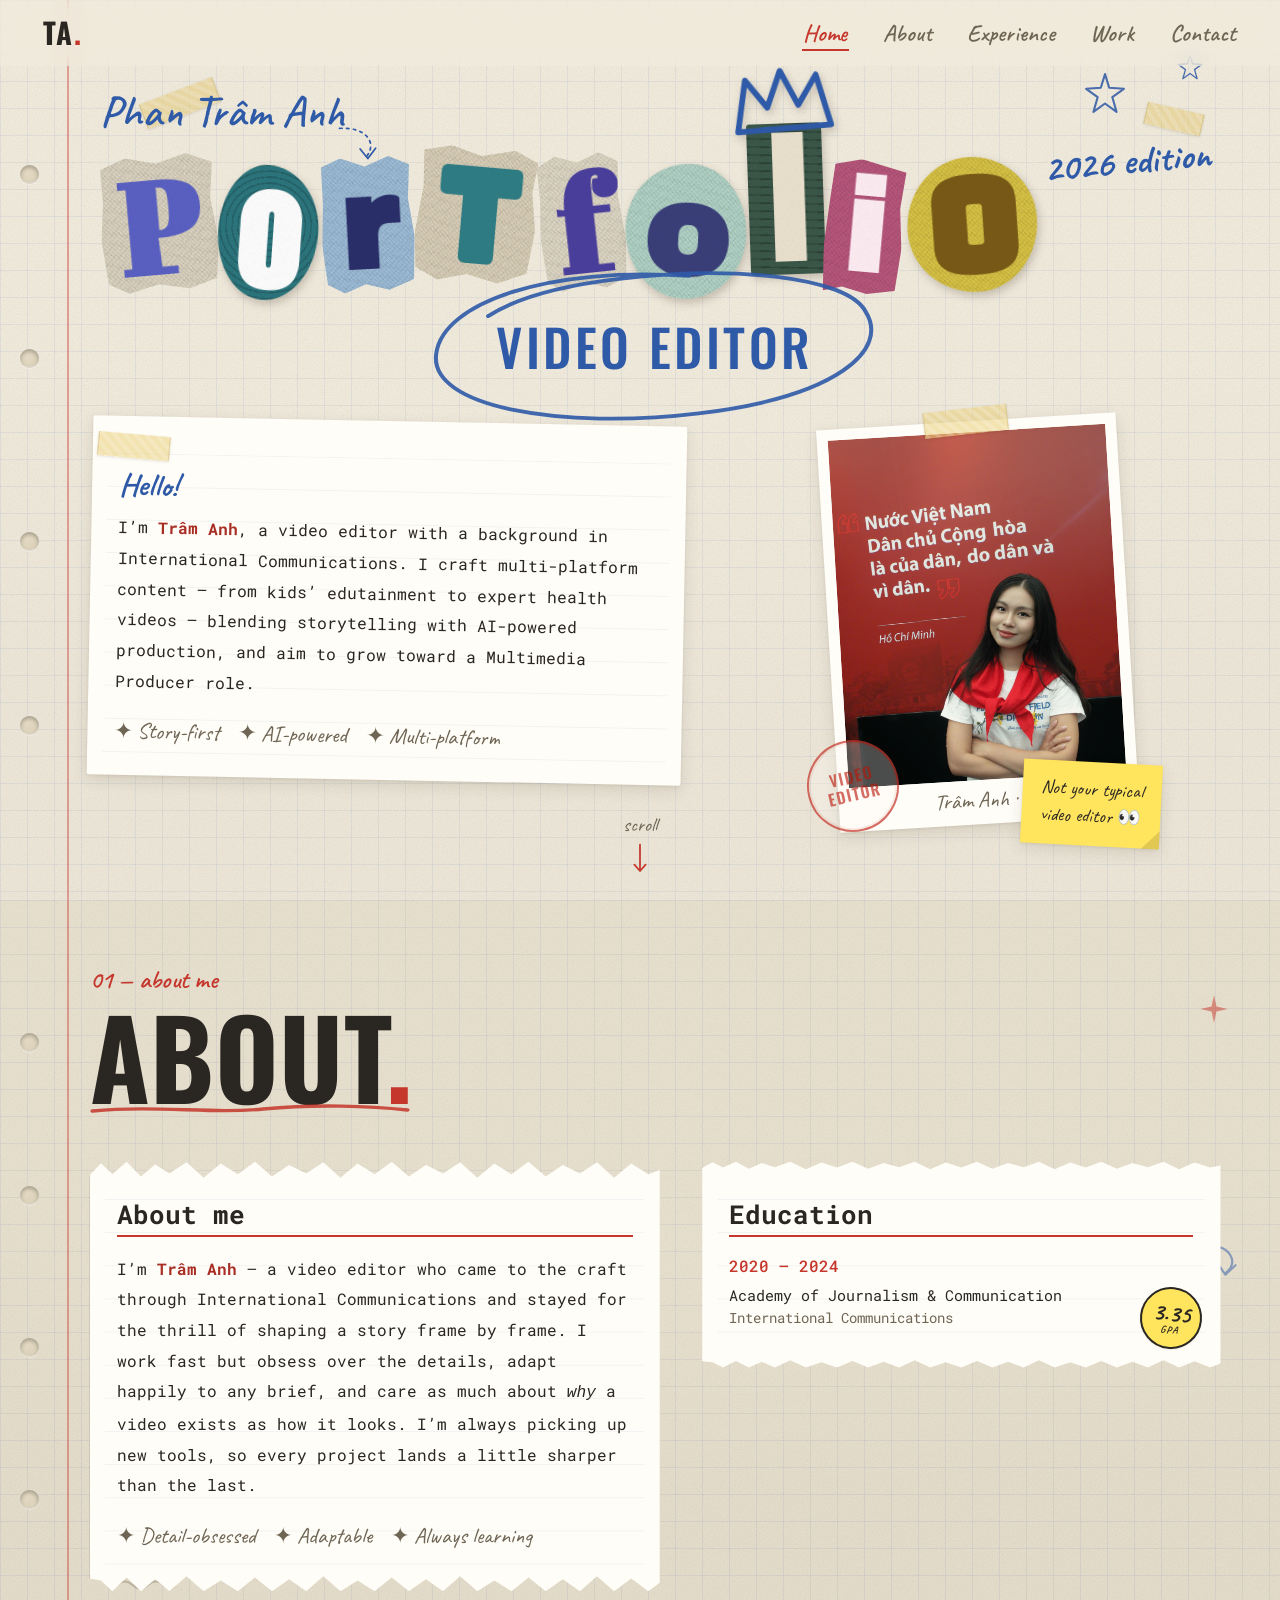
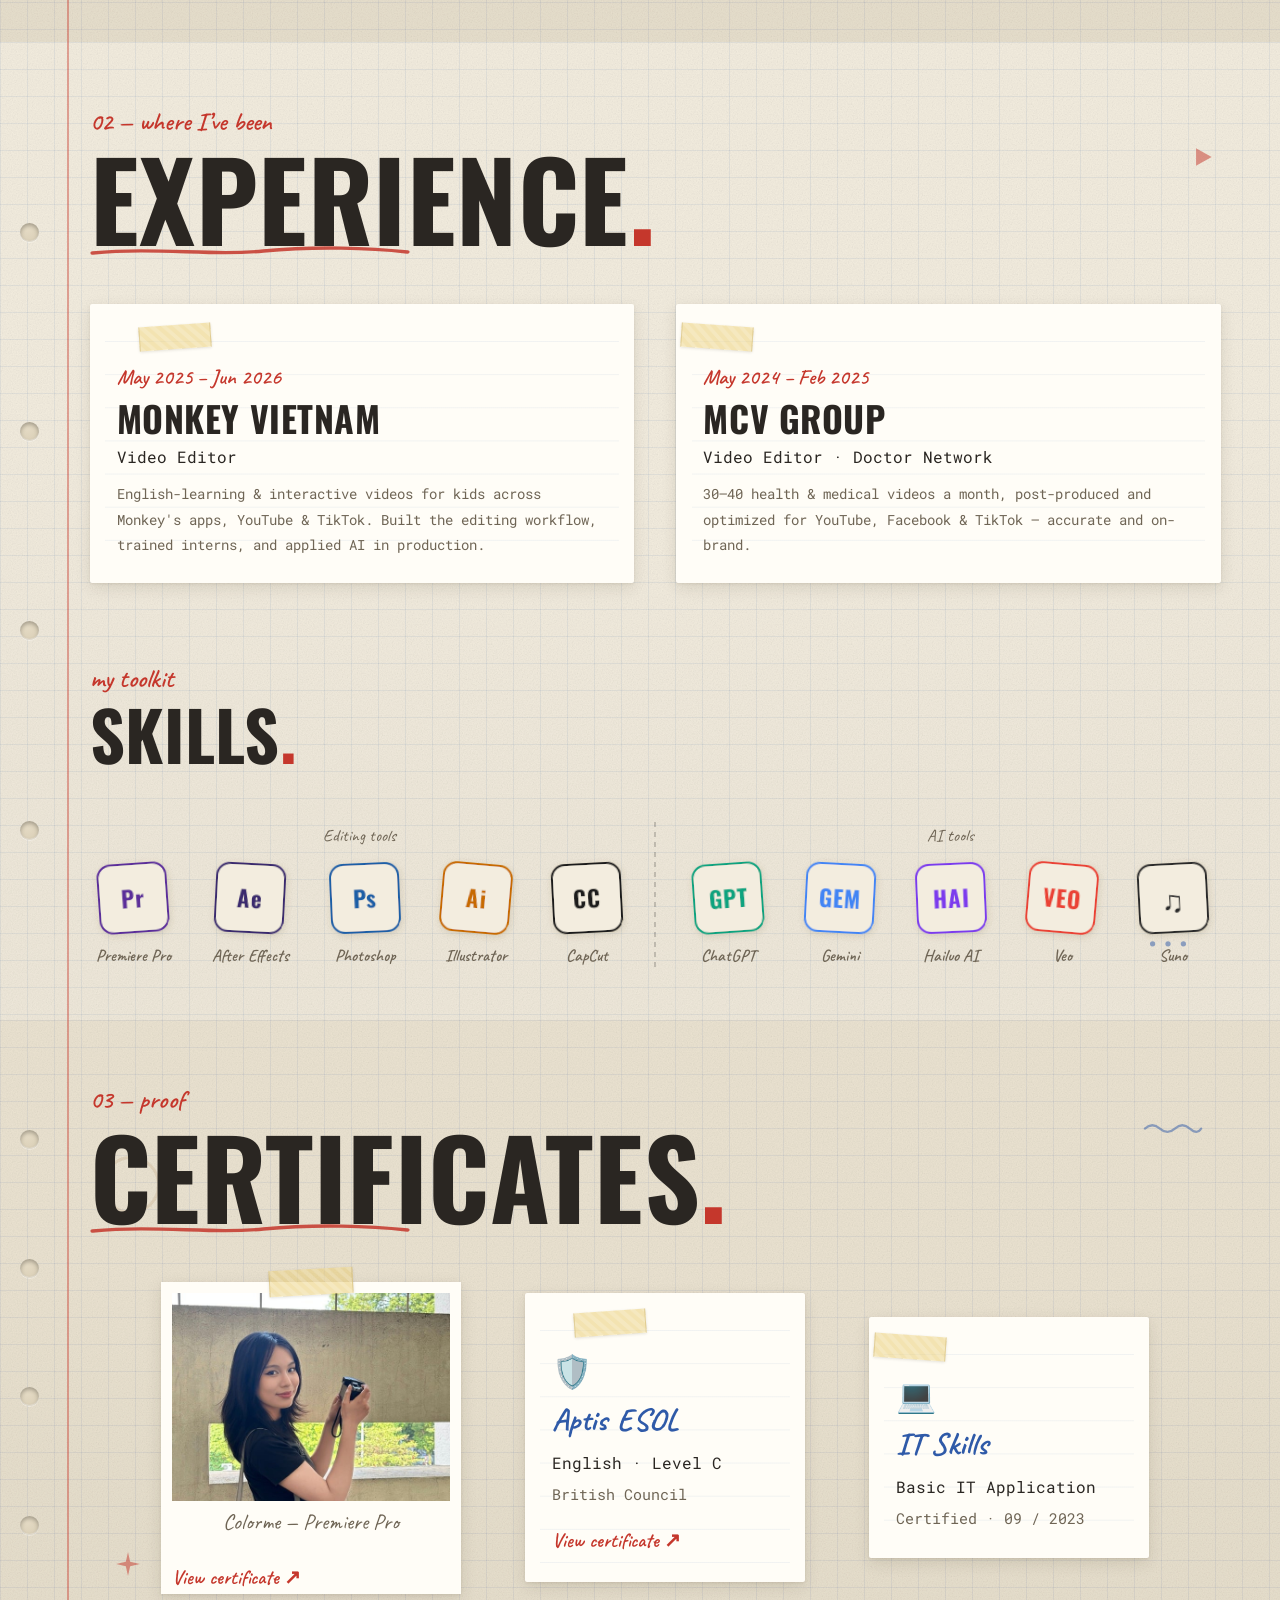
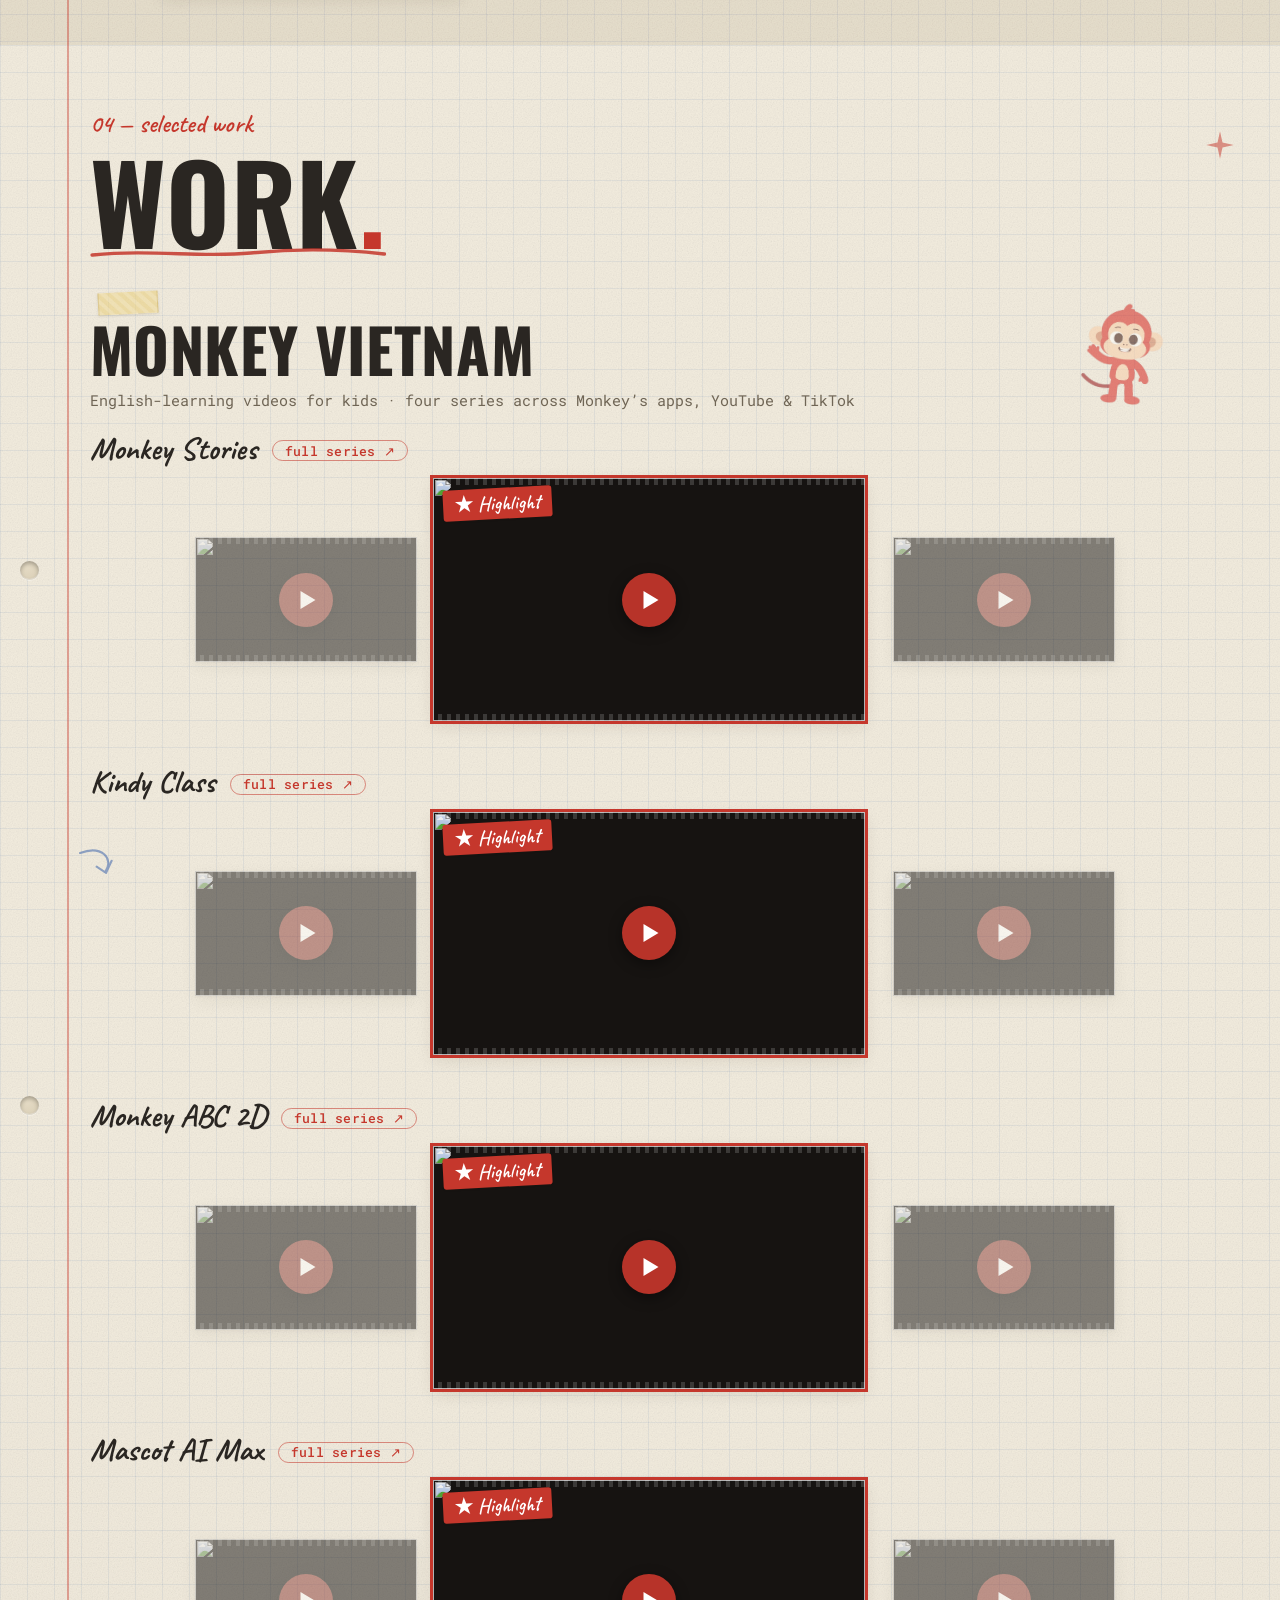
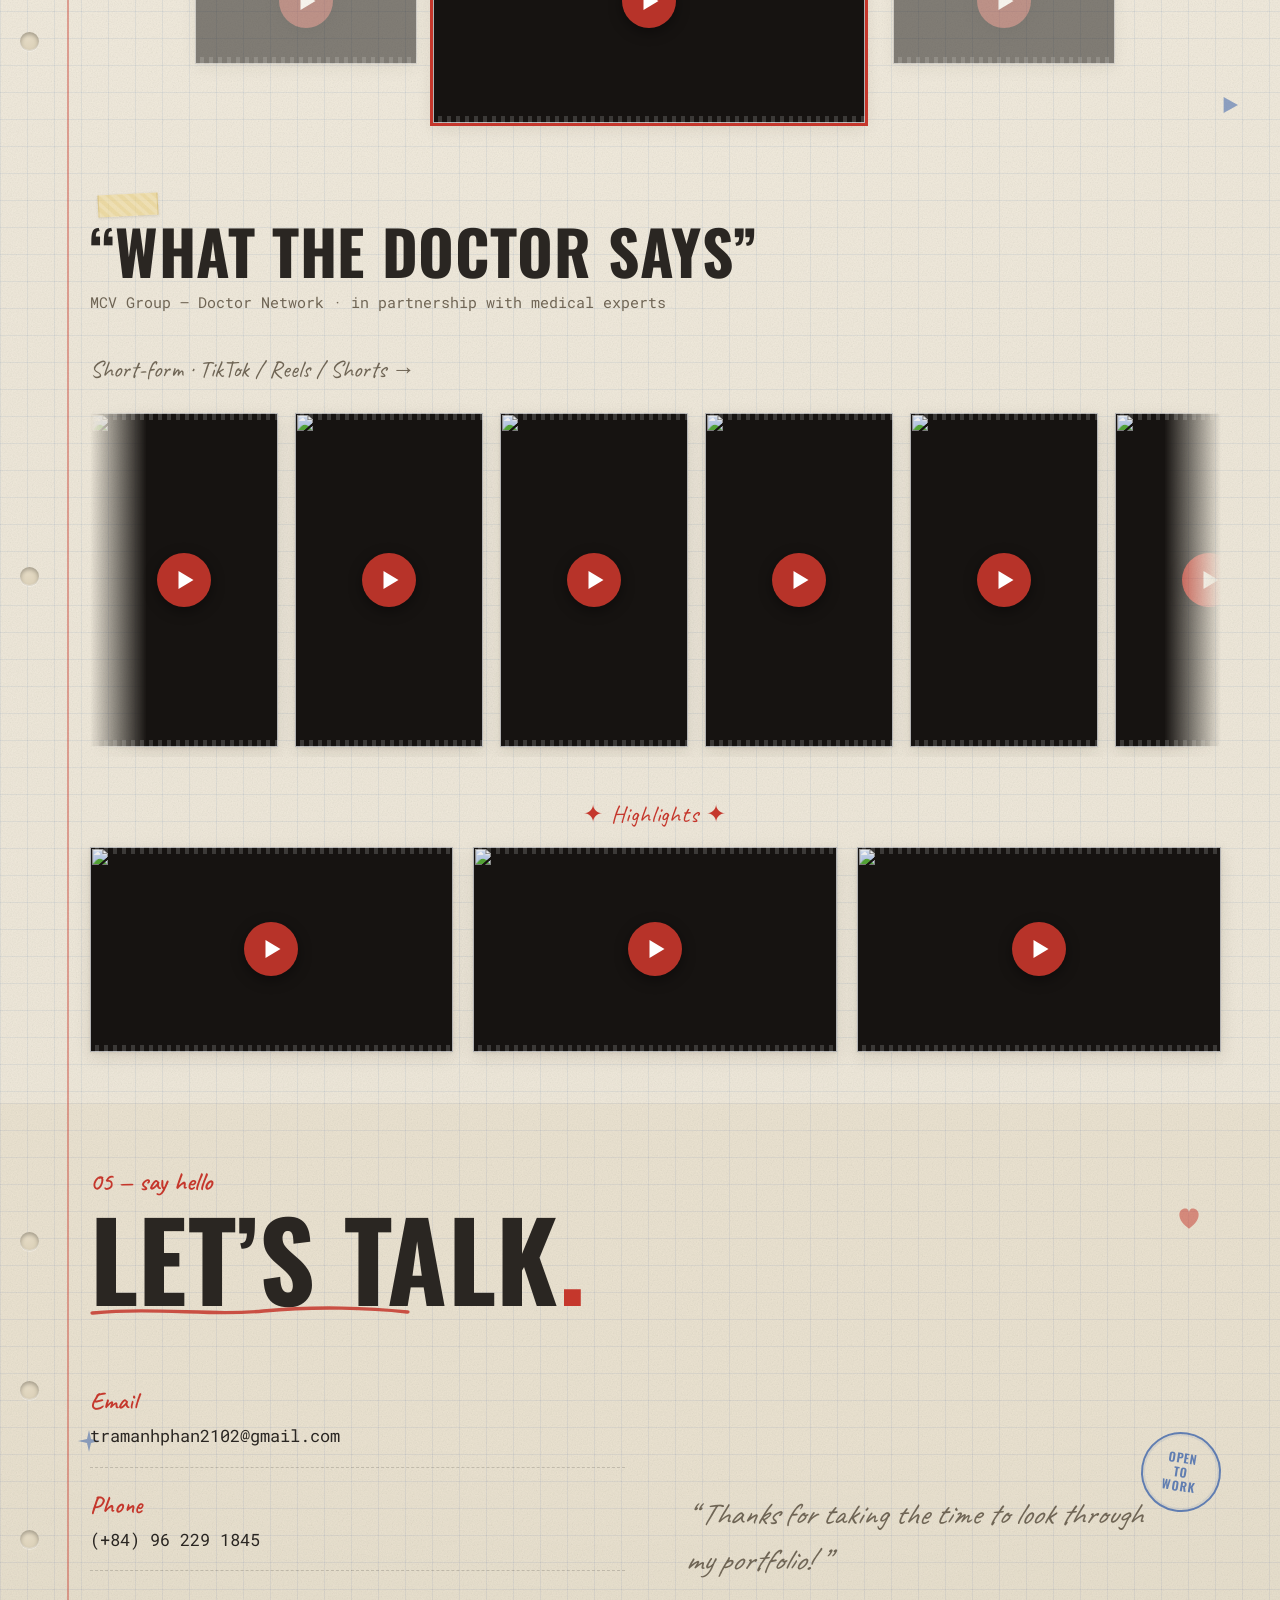
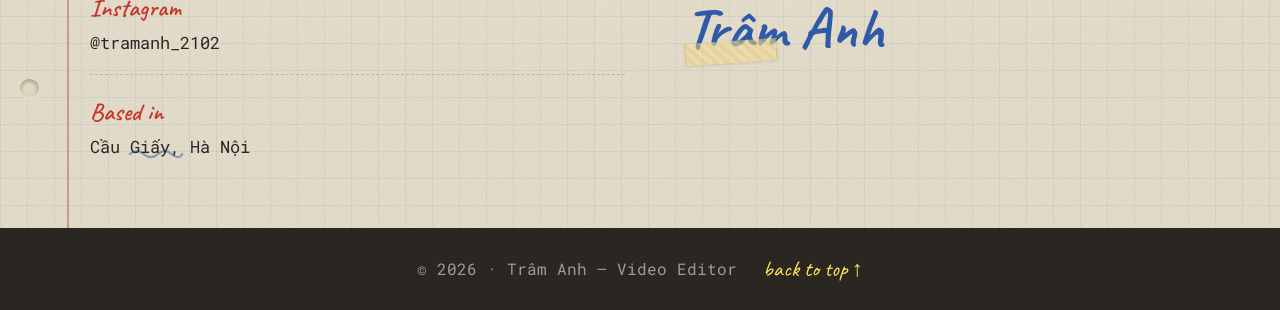
==== commit d72e4d1d: "up" ====
--- a/index.html
+++ b/index.html
@@ -151,14 +151,12 @@
 
       <div class="about-grid">
         <article class="card card--torn reveal nb-tilt-r">
-          <h3 class="card-label typewriter">Details</h3>
-
-          <ul class="info-list">
-            <li><span class="info-ico" aria-hidden="true">✉</span><a href="mailto:tramanhphan2102@gmail.com" class="typewriter">tramanhphan2102@gmail.com</a></li>
-            <li><span class="info-ico" aria-hidden="true">☎</span><span class="typewriter">(+84) 96 229 1845</span></li>
-            <li><span class="info-ico" aria-hidden="true">◎</span><a href="https://www.instagram.com/tramanh_2102" target="_blank" rel="noopener" class="typewriter">@tramanh_2102</a></li>
-            <li><span class="info-ico" aria-hidden="true">✦</span><span class="typewriter">Born 21 / 02 / 2002</span></li>
-            <li><span class="info-ico" aria-hidden="true">⌖</span><span class="typewriter">Cầu Giấy, Hà Nội</span></li>
+          <h3 class="card-label typewriter">About me</h3>
+          <p class="card-body typewriter">I’m <strong>Trâm Anh</strong> — a video editor who came to the craft through International Communications and stayed for the thrill of shaping a story frame by frame. I work fast but obsess over the details, adapt happily to any brief, and care as much about <em>why</em> a video exists as how it looks. I’m always picking up new tools, so every project lands a little sharper than the last.</p>
+          <ul class="trait-list handwrite">
+            <li>✦ Detail-obsessed</li>
+            <li>✦ Adaptable</li>
+            <li>✦ Always learning</li>
           </ul>
         </article>
 
@@ -309,6 +307,48 @@
         <h2 class="sec-title">Work<span class="dot">.</span></h2>
         <svg class="u-mark" viewBox="0 0 240 14" preserveAspectRatio="none" aria-hidden="true"><path d="M2 9 C 50 3 90 12 130 7 S 210 4 238 8"/></svg>
       </header>
+
+      <!-- Monkey Vietnam -->
+      <article class="proj proj--monkey reveal">
+        <img class="proj-mascot" src="images/monkey_max.png" alt="" aria-hidden="true" loading="lazy" decoding="async">
+        <div class="proj-head">
+          <span class="tape tape--proj" aria-hidden="true"></span>
+          <h3 class="proj-title">Monkey Vietnam</h3>
+          <p class="proj-sub typewriter">English-learning videos for kids · four series across Monkey’s apps, YouTube &amp; TikTok</p>
+        </div>
+
+        <div class="proj-row">
+          <h4 class="proj-row-label handwrite">Monkey Stories<a href="https://youtube.com/playlist?list=PL4GGPeAnR8-1NMilPvxJzo4D5iICJ4MRy" target="_blank" rel="noopener" class="proj-row-link">full series ↗</a></h4>
+          <div class="hl-grid">
+            <button class="film film-h film--hl" data-yt="DmzypCuWMbY" aria-label="Play Monkey Stories highlight"><img class="film-thumb" src="https://i.ytimg.com/vi/DmzypCuWMbY/hqdefault.jpg" alt="" loading="lazy"><span class="film-hl-tag handwrite" aria-hidden="true">★ Highlight</span><span class="film-play" aria-hidden="true"></span></button>
+            <button class="film film-h" data-yt="JADclpk_2f8" aria-label="Play Monkey Stories video 2"><img class="film-thumb" src="https://i.ytimg.com/vi/JADclpk_2f8/hqdefault.jpg" alt="" loading="lazy"><span class="film-play" aria-hidden="true"></span></button>
+            <button class="film film-h" data-yt="GftYHE6rrzc" aria-label="Play Monkey Stories video 3"><img class="film-thumb" src="https://i.ytimg.com/vi/GftYHE6rrzc/hqdefault.jpg" alt="" loading="lazy"><span class="film-play" aria-hidden="true"></span></button>          </div>
+        </div>
+
+        <div class="proj-row">
+          <h4 class="proj-row-label handwrite">Kindy Class<a href="https://youtube.com/playlist?list=PLBenLueNRtqc" target="_blank" rel="noopener" class="proj-row-link">full series ↗</a></h4>
+          <div class="hl-grid">
+            <button class="film film-h film--hl" data-yt="1JHDZHuJ644" aria-label="Play Kindy Class highlight"><img class="film-thumb" src="https://i.ytimg.com/vi/1JHDZHuJ644/hqdefault.jpg" alt="" loading="lazy"><span class="film-hl-tag handwrite" aria-hidden="true">★ Highlight</span><span class="film-play" aria-hidden="true"></span></button>
+            <button class="film film-h" data-yt="NIuSIbDUegI" aria-label="Play Kindy Class video 2"><img class="film-thumb" src="https://i.ytimg.com/vi/NIuSIbDUegI/hqdefault.jpg" alt="" loading="lazy"><span class="film-play" aria-hidden="true"></span></button>
+            <button class="film film-h" data-yt="lAwimzgjeO4" aria-label="Play Kindy Class video 3"><img class="film-thumb" src="https://i.ytimg.com/vi/lAwimzgjeO4/hqdefault.jpg" alt="" loading="lazy"><span class="film-play" aria-hidden="true"></span></button>          </div>
+        </div>
+
+        <div class="proj-row">
+          <h4 class="proj-row-label handwrite">Monkey ABC 2D<a href="https://youtube.com/playlist?list=PLdelPBESpfL8" target="_blank" rel="noopener" class="proj-row-link">full series ↗</a></h4>
+          <div class="hl-grid">
+            <button class="film film-h film--hl" data-yt="anR_wcDbUkE" aria-label="Play Monkey ABC 2D highlight"><img class="film-thumb" src="https://i.ytimg.com/vi/anR_wcDbUkE/hqdefault.jpg" alt="" loading="lazy"><span class="film-hl-tag handwrite" aria-hidden="true">★ Highlight</span><span class="film-play" aria-hidden="true"></span></button>
+            <button class="film film-h" data-yt="cjiPDdpeUg0" aria-label="Play Monkey ABC 2D video 2"><img class="film-thumb" src="https://i.ytimg.com/vi/cjiPDdpeUg0/hqdefault.jpg" alt="" loading="lazy"><span class="film-play" aria-hidden="true"></span></button>
+            <button class="film film-h" data-yt="xlJTFT7UlIE" aria-label="Play Monkey ABC 2D video 3"><img class="film-thumb" src="https://i.ytimg.com/vi/xlJTFT7UlIE/hqdefault.jpg" alt="" loading="lazy"><span class="film-play" aria-hidden="true"></span></button>          </div>
+        </div>
+
+        <div class="proj-row">
+          <h4 class="proj-row-label handwrite">Mascot AI Max<a href="https://youtube.com/playlist?list=PLPfG3HRO-ocY" target="_blank" rel="noopener" class="proj-row-link">full series ↗</a></h4>
+          <div class="hl-grid">
+            <button class="film film-h film--hl" data-yt="TmaQz2sDQqE" aria-label="Play Mascot AI Max highlight"><img class="film-thumb" src="https://i.ytimg.com/vi/TmaQz2sDQqE/hqdefault.jpg" alt="" loading="lazy"><span class="film-hl-tag handwrite" aria-hidden="true">★ Highlight</span><span class="film-play" aria-hidden="true"></span></button>
+            <button class="film film-h" data-yt="T5kTiebsP7Y" aria-label="Play Mascot AI Max video 2"><img class="film-thumb" src="https://i.ytimg.com/vi/T5kTiebsP7Y/hqdefault.jpg" alt="" loading="lazy"><span class="film-play" aria-hidden="true"></span></button>
+            <button class="film film-h" data-yt="zkqvpy6iRf4" aria-label="Play Mascot AI Max video 3"><img class="film-thumb" src="https://i.ytimg.com/vi/zkqvpy6iRf4/hqdefault.jpg" alt="" loading="lazy"><span class="film-play" aria-hidden="true"></span></button>          </div>
+        </div>
+      </article>
 
       <!-- Project 1 -->
       <article class="proj reveal">
@@ -343,48 +383,6 @@
           <button class="film film-h" data-yt="Bb7kRSqk-po" aria-label="Play highlight video 1"><img class="film-thumb" src="https://i.ytimg.com/vi/Bb7kRSqk-po/hqdefault.jpg" alt="" loading="lazy"><span class="film-play" aria-hidden="true"></span></button>
           <button class="film film-h" data-yt="K-BLge1xzfw" aria-label="Play highlight video 2"><img class="film-thumb" src="https://i.ytimg.com/vi/K-BLge1xzfw/hqdefault.jpg" alt="" loading="lazy"><span class="film-play" aria-hidden="true"></span></button>
           <button class="film film-h" data-yt="jgtbyfaPO4Y" aria-label="Play highlight video 3"><img class="film-thumb" src="https://i.ytimg.com/vi/jgtbyfaPO4Y/hqdefault.jpg" alt="" loading="lazy"><span class="film-play" aria-hidden="true"></span></button>
-        </div>
-      </article>
-
-      <!-- Project 2 -->
-      <article class="proj reveal">
-        <div class="proj-head">
-          <span class="tape tape--proj" aria-hidden="true"></span>
-          <h3 class="proj-title">Tuyên Quang Magazine</h3>
-          <p class="proj-sub typewriter">Broadcast magazine programme</p>
-        </div>
-        <div class="vid-grid">
-          <button class="film film-h" data-drive="1BYnTZi8hOP_UGdwaHNDn6w6n_LE7Q9OV" aria-label="Play Tuyên Quang Magazine 1"><span class="film-fallback" aria-hidden="true">Google Drive</span><span class="film-play" aria-hidden="true"></span></button>
-          <button class="film film-h" data-drive="1d32edZ_5Ip9QWzgrpSDnvWseyRCnPdks" aria-label="Play Tuyên Quang Magazine 2"><span class="film-fallback" aria-hidden="true">Google Drive</span><span class="film-play" aria-hidden="true"></span></button>
-          <button class="film film-h" data-drive="1KOSV43KQ2ma4Vs-qSLmeUasAStn7QAfP" aria-label="Play Tuyên Quang Magazine 3"><span class="film-fallback" aria-hidden="true">Google Drive</span><span class="film-play" aria-hidden="true"></span></button>
-        </div>
-      </article>
-
-      <!-- Project 3 -->
-      <article class="proj reveal">
-        <div class="proj-head">
-          <span class="tape tape--proj" aria-hidden="true"></span>
-          <h3 class="proj-title">Personal Projects</h3>
-          <p class="proj-sub typewriter">Self-directed edits &amp; experiments</p>
-        </div>
-        <div class="vid-grid">
-          <button class="film film-h" data-yt="6se8DFJ1dvY" aria-label="Play personal project 1"><img class="film-thumb" src="https://i.ytimg.com/vi/6se8DFJ1dvY/hqdefault.jpg" alt="" loading="lazy"><span class="film-play" aria-hidden="true"></span></button>
-          <button class="film film-h" data-yt="1iInnnZxvAw" aria-label="Play personal project 2"><img class="film-thumb" src="https://i.ytimg.com/vi/1iInnnZxvAw/hqdefault.jpg" alt="" loading="lazy"><span class="film-play" aria-hidden="true"></span></button>
-          <button class="film film-h" data-yt="UG5uYfJeD8s" aria-label="Play personal project 3"><img class="film-thumb" src="https://i.ytimg.com/vi/UG5uYfJeD8s/hqdefault.jpg" alt="" loading="lazy"><span class="film-play" aria-hidden="true"></span></button>
-        </div>
-
-        <div class="photo-spread">
-          <figure class="polaroid polaroid--spread nb-r1"><div class="polaroid-img"><img src="images/ban-tin.webp" alt="News bulletin still" loading="lazy"></div><figcaption class="polaroid-cap handwrite">News</figcaption></figure>
-          <figure class="polaroid polaroid--spread nb-r2"><div class="polaroid-img"><img src="images/hoang-thanh.webp" alt="Imperial Citadel still" loading="lazy"></div><figcaption class="polaroid-cap handwrite">Imperial Citadel</figcaption></figure>
-          <figure class="polaroid polaroid--spread nb-r3"><div class="polaroid-img"><img src="images/phong-van.webp" alt="Interview still" loading="lazy"></div><figcaption class="polaroid-cap handwrite">Interview</figcaption></figure>
-          <figure class="polaroid polaroid--spread nb-r2"><div class="polaroid-img"><img src="images/thuc-trang.webp" alt="Field report still" loading="lazy"></div><figcaption class="polaroid-cap handwrite">Field Report</figcaption></figure>
-          <figure class="polaroid polaroid--spread nb-r1"><div class="polaroid-img"><img src="images/top5-phim.webp" alt="Top 5 films still" loading="lazy"></div><figcaption class="polaroid-cap handwrite">Top 5 Films</figcaption></figure>
-        </div>
-
-        <div class="vid-grid">
-          <button class="film film-h" data-drive="1LD7UEAUxY5tbQUqrrFZrm2Gg1fojKSyX" aria-label="Play personal project 4"><span class="film-fallback" aria-hidden="true">Google Drive</span><span class="film-play" aria-hidden="true"></span></button>
-          <button class="film film-h" data-drive="1nXjjbRXgf5-uEXpDGZMU_fmdLOK8X3yg" aria-label="Play personal project 5"><span class="film-fallback" aria-hidden="true">Google Drive</span><span class="film-play" aria-hidden="true"></span></button>
-          <button class="film film-h" data-drive="1tvZia9vtOZeomJl7A3Q40thcyqFx1d2Q" aria-label="Play personal project 6"><span class="film-fallback" aria-hidden="true">Google Drive</span><span class="film-play" aria-hidden="true"></span></button>
         </div>
       </article>
     </div>
--- a/style.css
+++ b/style.css
@@ -610,6 +610,14 @@
 /* ─── WORK ──────────────────────────────────────────────────── */
 .proj { margin-bottom: clamp(3rem, 7vw, 5rem); }
 .proj:last-child { margin-bottom: 0; }
+.proj--monkey { position: relative; }
+.proj-mascot {
+  position: absolute; right: clamp(.5rem, 3vw, 3rem); top: -.5rem;
+  width: clamp(78px, 9vw, 124px); height: auto;
+  opacity: .55; transform: rotate(5deg);
+  pointer-events: none; z-index: 0;
+}
+@media (max-width: 760px) { .proj-mascot { display: none; } }
 .proj-head { position: relative; display: inline-block; padding-top: .6rem; margin-bottom: 1.1rem; }
 .proj-title {
   font-family: 'Oswald', sans-serif; font-weight: 700; text-transform: uppercase;
@@ -672,6 +680,47 @@
 
 /* video grid */
 .vid-grid { display: grid; grid-template-columns: repeat(auto-fill, minmax(270px, 1fr)); gap: 1.2rem; }
+.proj-row { margin-bottom: clamp(1.6rem, 3.5vw, 2.6rem); }
+.proj-row:last-child { margin-bottom: 0; }
+.proj-row-label {
+  display: flex; align-items: baseline; flex-wrap: wrap; gap: .25rem .9rem;
+  font-size: 1.85rem; line-height: 1.1; color: var(--ink); margin-bottom: .7rem;
+}
+.proj-row-link {
+  font-family: 'Roboto Mono', monospace; font-size: .76rem; font-weight: 500;
+  color: var(--red); text-decoration: none; letter-spacing: .02em;
+  border: 1.4px solid rgba(197, 55, 44, .55); border-radius: 999px;
+  padding: .14rem .7rem; transform: translateY(-3px);
+  transition: background var(--t), color var(--t), border-color var(--t);
+}
+.proj-row-link:hover { background: var(--red); border-color: var(--red); color: #fff; }
+
+.hl-grid {
+  display: grid;
+  grid-template-columns: 1fr minmax(0, 2fr) 1fr;
+  gap: .7rem .9rem; align-items: center;
+  max-width: 920px; margin-inline: auto;
+}
+.hl-grid .film--hl { grid-column: 2; grid-row: 1; width: auto; height: clamp(150px, 19vw, 248px); }
+.hl-grid .film:not(.film--hl) {
+  width: auto; opacity: .5; filter: grayscale(.4);
+  transition: opacity var(--t), filter var(--t), transform var(--t);
+}
+.hl-grid .film:not(.film--hl):hover { opacity: 1; filter: none; }
+.hl-grid .film.film-loaded { opacity: 1; filter: none; }
+.hl-grid .film:nth-of-type(2) { grid-column: 1; grid-row: 1; }
+.hl-grid .film:nth-of-type(3) { grid-column: 3; grid-row: 1; }
+.film--hl { box-shadow: 0 0 0 3px var(--red), var(--sh-2); }
+.film-hl-tag {
+  position: absolute; top: 10px; left: 10px; z-index: 4;
+  background: var(--red); color: #fff; font-weight: 600;
+  font-size: 1.2rem; line-height: 1; padding: .28rem .68rem .34rem;
+  border-radius: 3px; transform: rotate(-3deg); box-shadow: var(--sh-1);
+}
+@media (max-width: 700px) {
+  .hl-grid { display: flex; flex-direction: column; gap: .9rem; }
+  .hl-grid .film, .hl-grid .film--hl { width: 100%; height: auto; opacity: 1; filter: none; }
+}
 
 .photo-spread { display: flex; flex-wrap: wrap; gap: clamp(1rem, 3vw, 1.8rem); margin: 2.5rem 0; align-items: flex-start; }
 
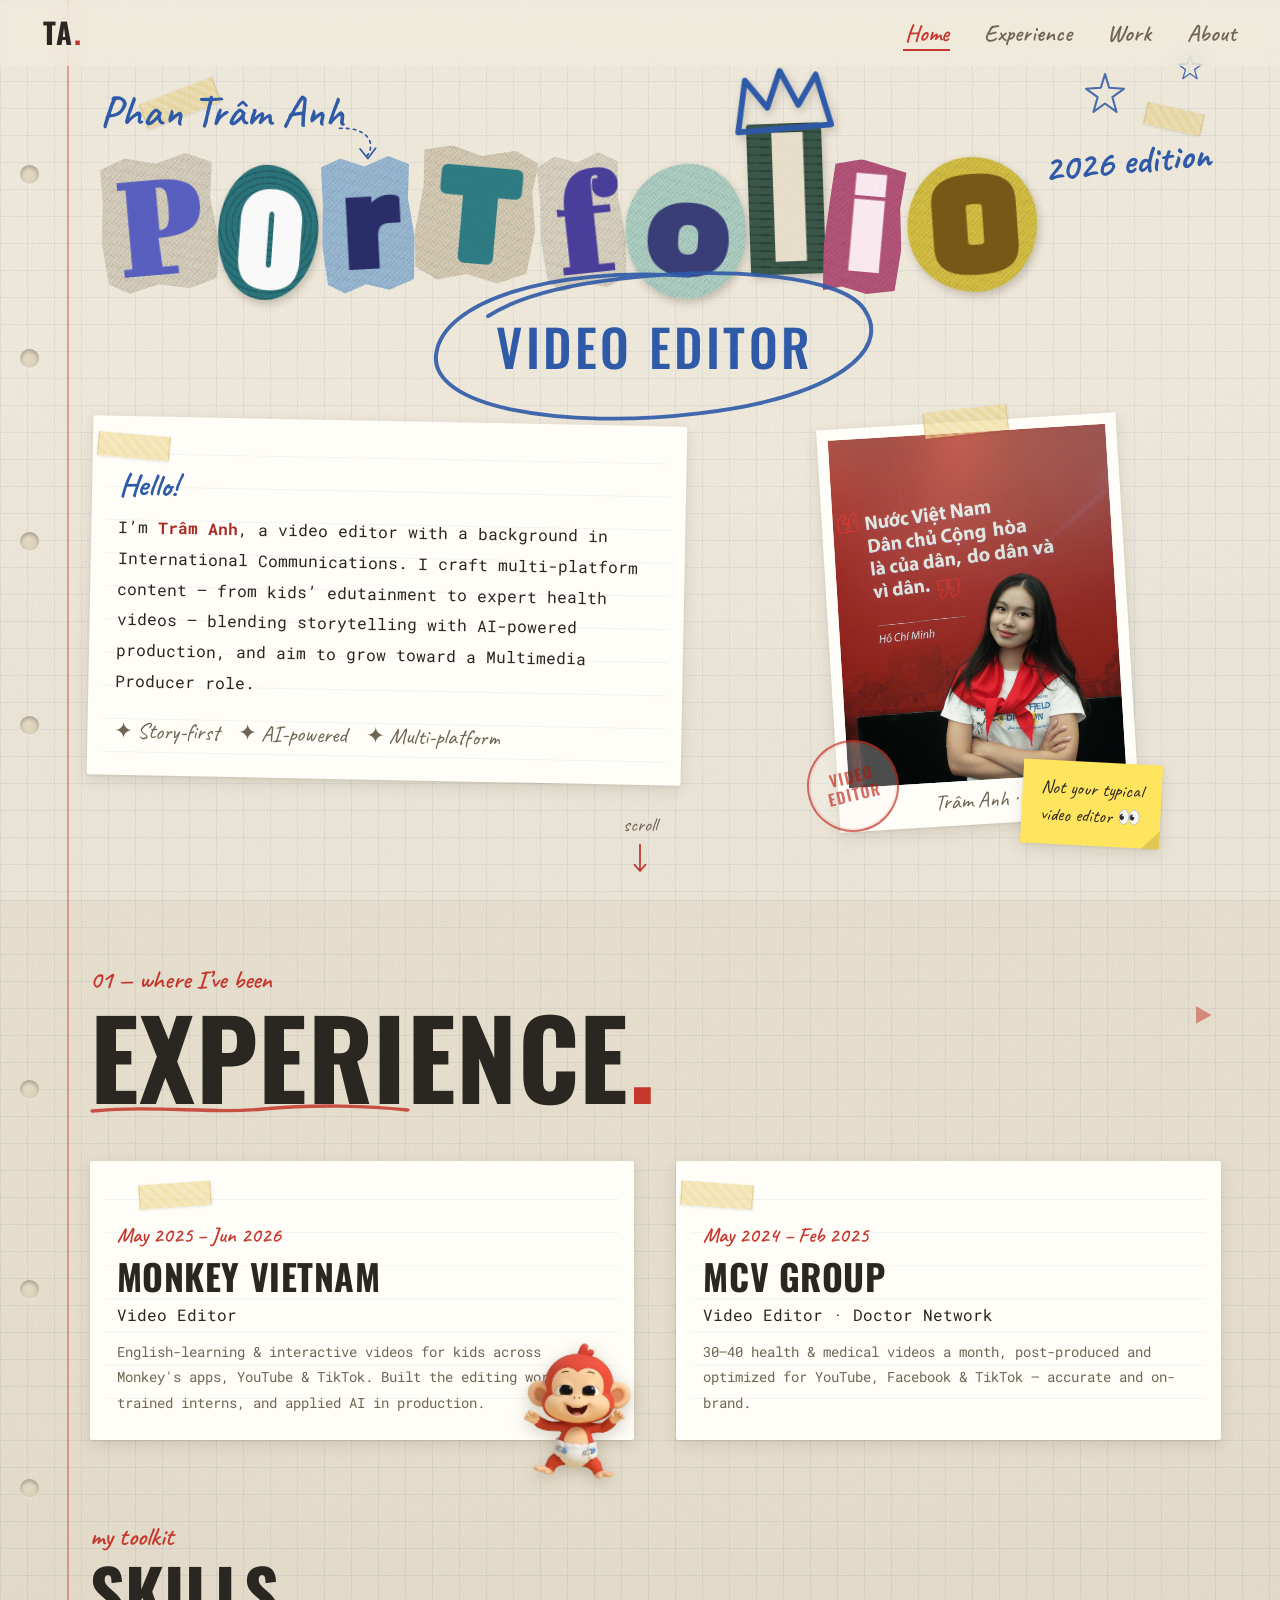
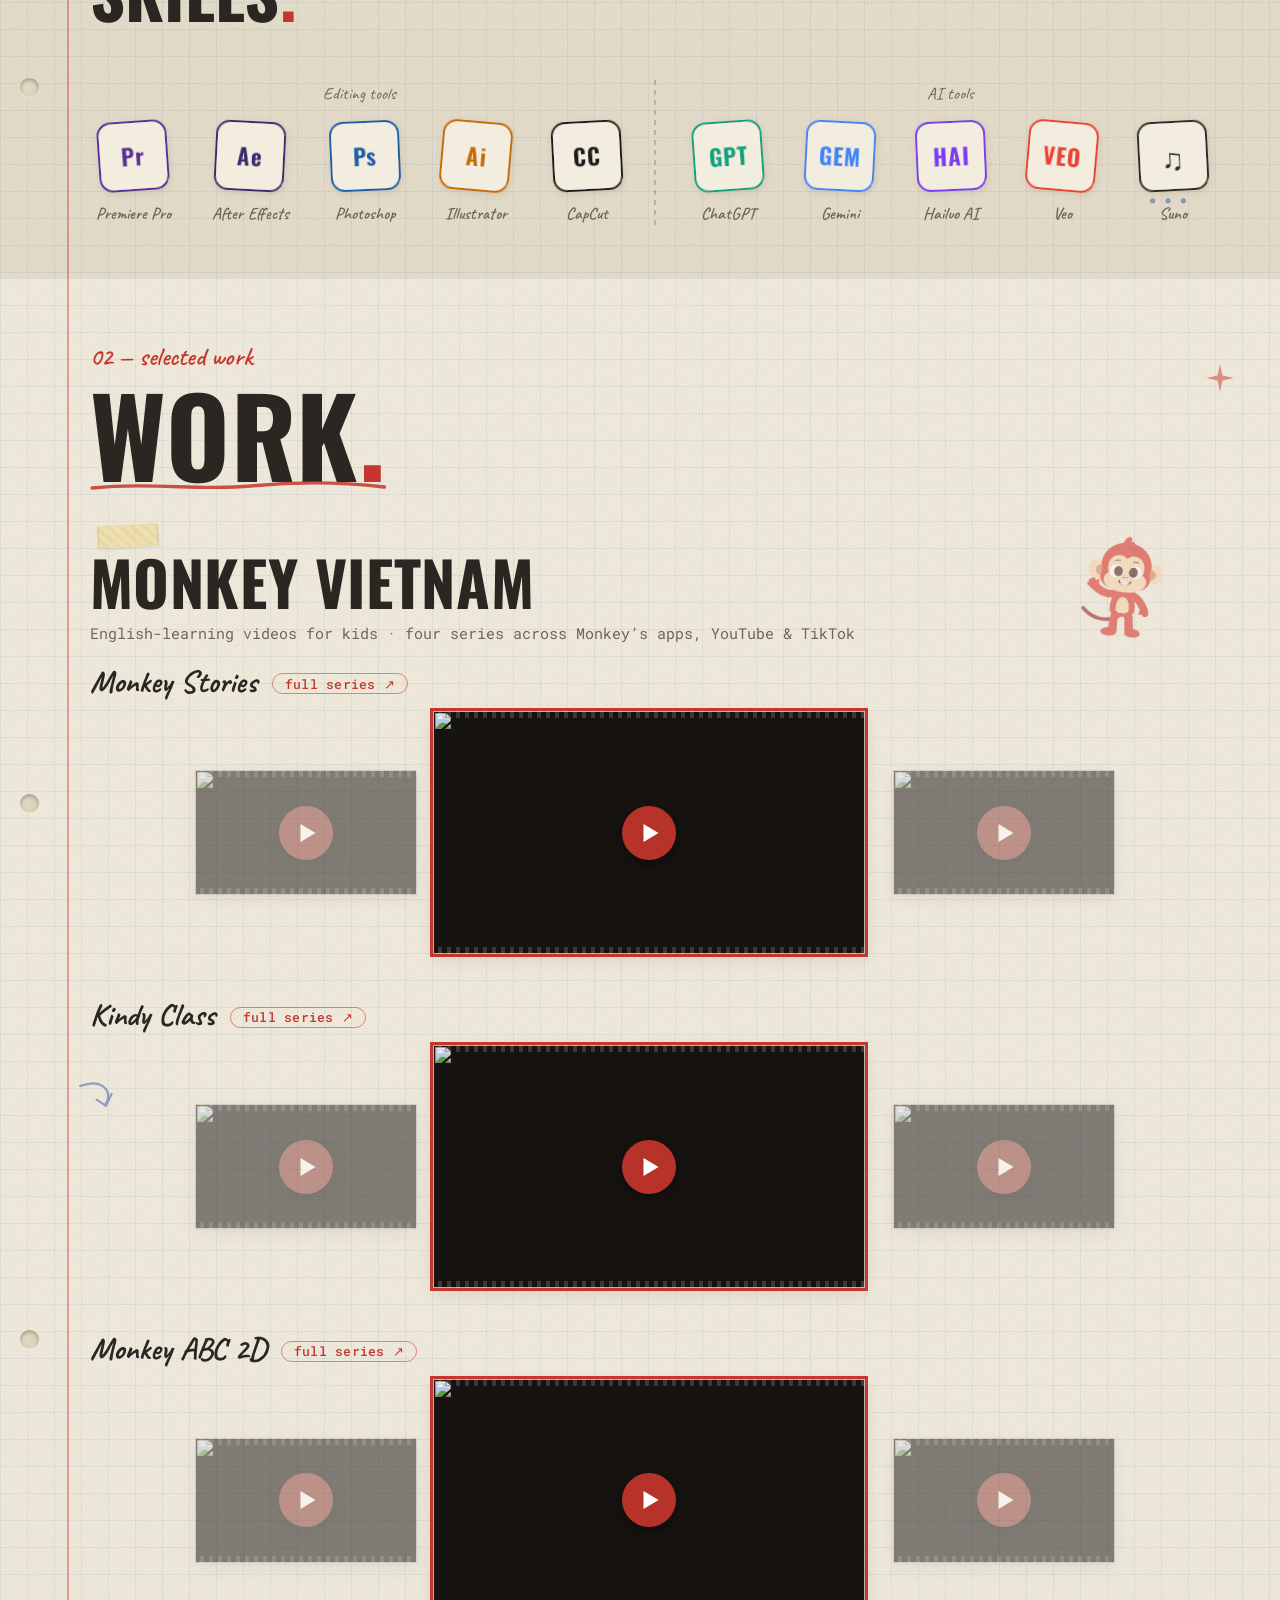
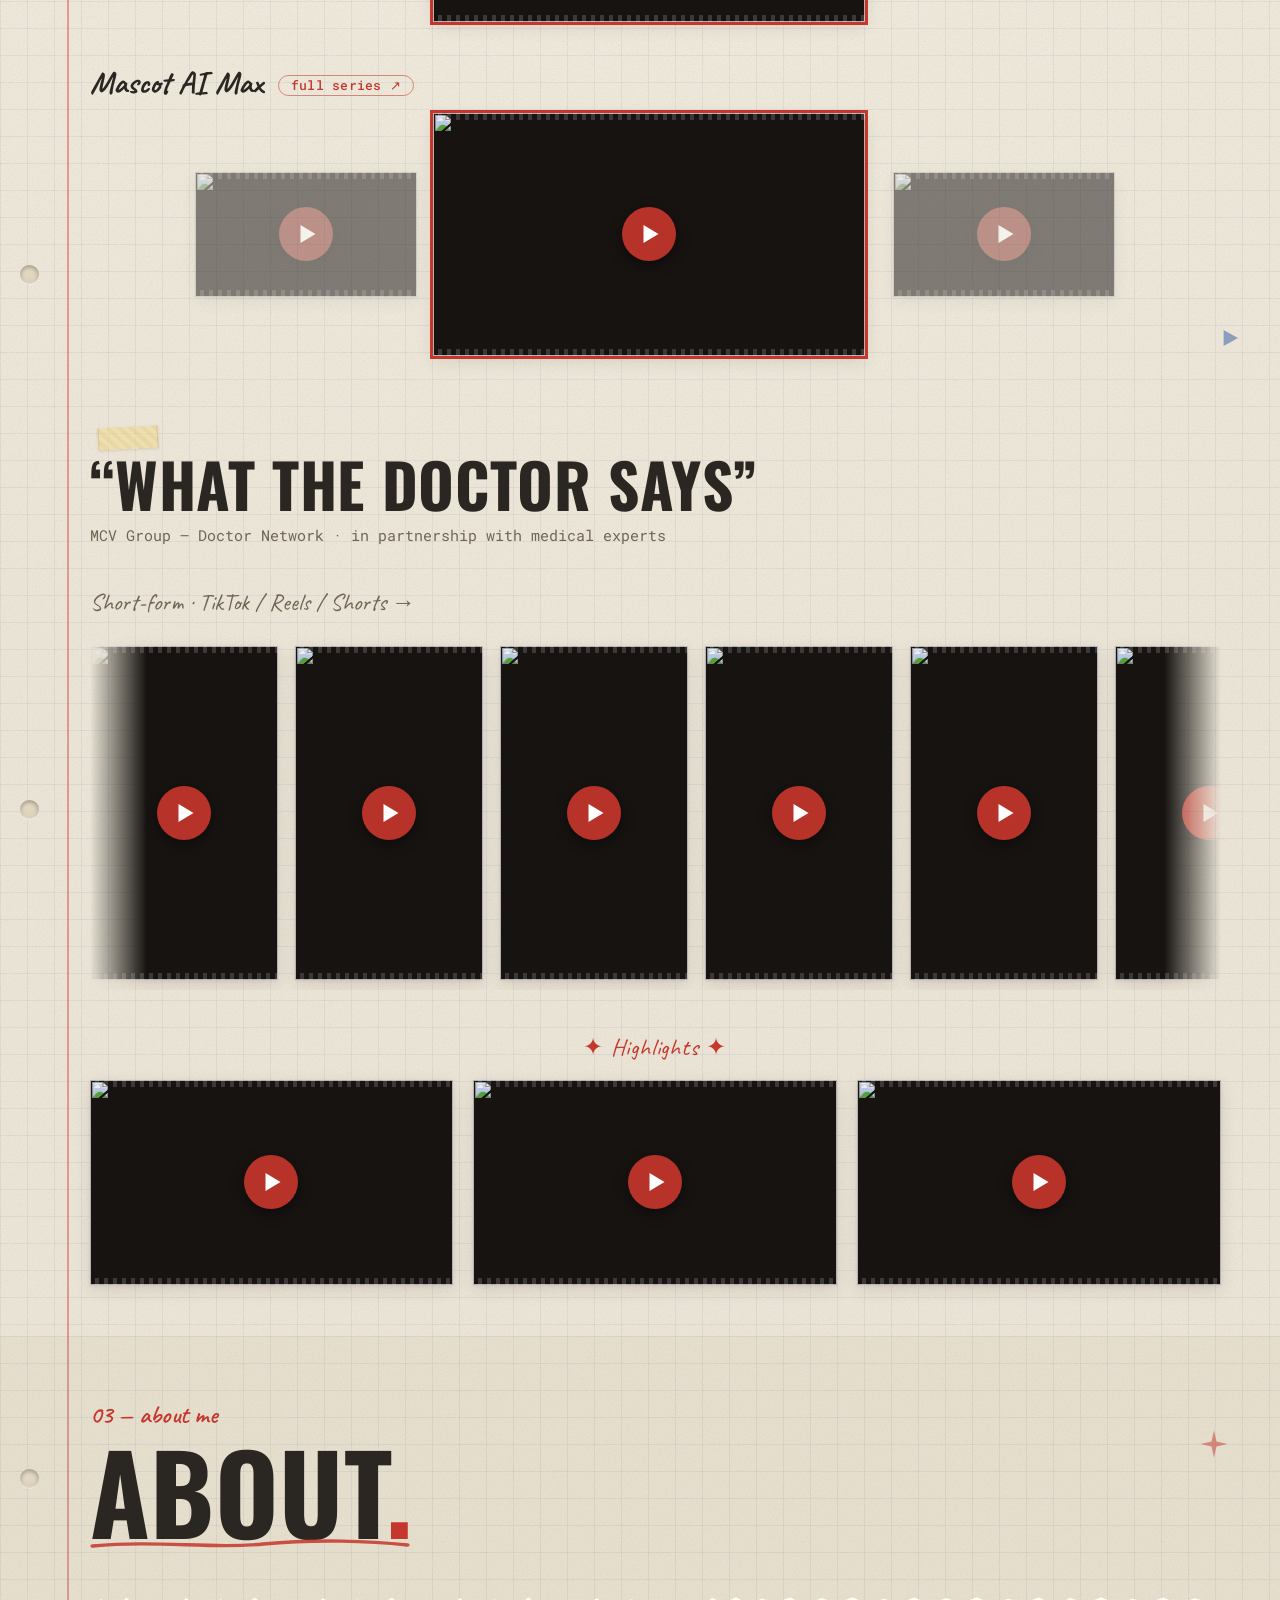
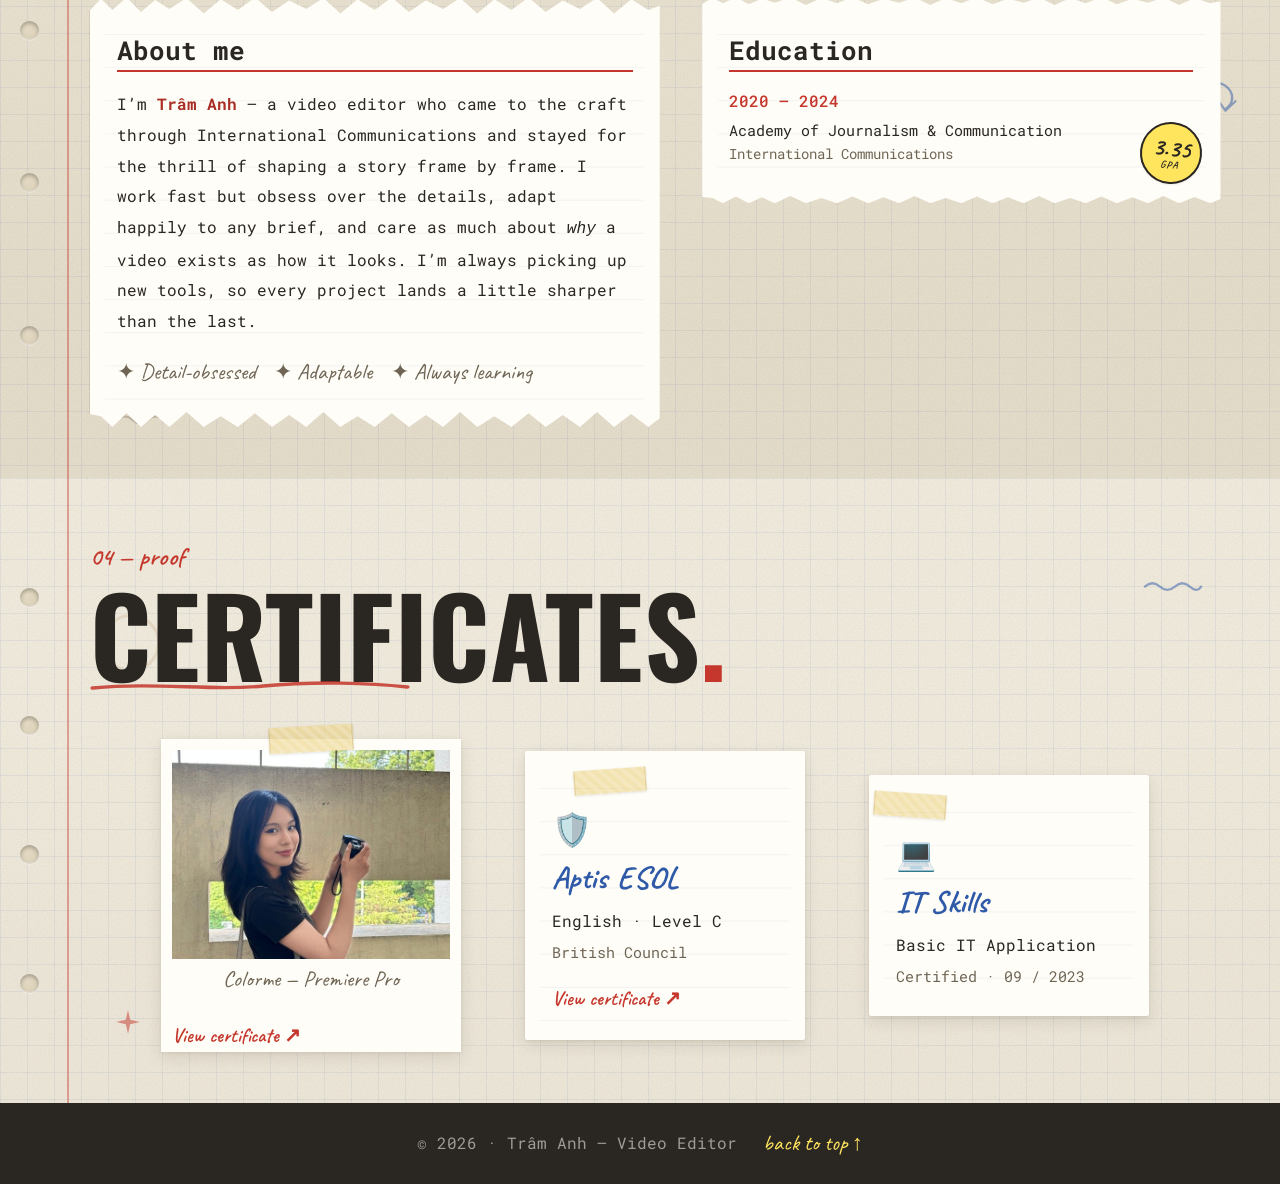
==== commit 6de3af9f: "up" ====
--- a/index.html
+++ b/index.html
@@ -39,10 +39,9 @@
       <nav aria-label="Primary">
         <ul id="navMenu">
           <li><a href="#hero">Home</a></li>
-          <li><a href="#about">About</a></li>
           <li><a href="#experience">Experience</a></li>
           <li><a href="#projects">Work</a></li>
-          <li><a href="#contact">Contact</a></li>
+          <li><a href="#about">About</a></li>
         </ul>
       </nav>
       <button class="nav-toggle" id="navToggle" aria-label="Open menu" aria-expanded="false" aria-controls="navMenu">
@@ -125,78 +124,38 @@
       </div>
     </div>
 
-    <a href="#about" class="scroll-hint handwrite">
+    <a href="#experience" class="scroll-hint handwrite">
       scroll
       <svg viewBox="0 0 24 40" aria-hidden="true"><path d="M12 2 V34" /><path d="M5 27 L12 35 L19 27"/></svg>
     </a>
   </section>
 
-  <!-- ══ ABOUT ═════════════════════════════════════════════════ -->
-  <section id="about" class="page page--alt">
+  <!-- ══ EXPERIENCE + SKILLS ═══════════════════════════════════ -->
+  <section id="experience" class="page page--alt">
     <div class="paper-fx" aria-hidden="true">
       <div class="holes"><i></i><i></i><i></i><i></i></div>
       <div class="rule-line"></div>
     </div>
 
-    <span class="decor is-fill" style="top:5.5rem; right:4%; width:30px; --dc:var(--red)" aria-hidden="true"><svg viewBox="0 0 24 24"><path d="M12 1 L14 10 L23 12 L14 14 L12 23 L10 14 L1 12 L10 10 Z"/></svg></span>
-    <span class="decor" style="top:46%; right:2.5%; width:48px; --dc:var(--blue); transform:rotate(10deg)" aria-hidden="true"><svg viewBox="0 0 52 44"><path d="M6 8 C 32 4 42 22 30 34"/><path d="M21 27 L30 36 L39 24"/></svg></span>
-    <span class="decor" style="bottom:3rem; left:9%; width:62px" aria-hidden="true"><svg viewBox="0 0 64 14"><path d="M2 7 Q10 0 18 7 T34 7 T50 7 T62 7"/></svg></span>
-
-    <div class="wrap">
-      <header class="sec-head reveal">
-        <p class="kicker handwrite">01 — about me</p>
-        <h2 class="sec-title">About<span class="dot">.</span></h2>
-        <svg class="u-mark" viewBox="0 0 240 14" preserveAspectRatio="none" aria-hidden="true"><path d="M2 9 C 50 3 90 12 130 7 S 210 4 238 8"/></svg>
-      </header>
-
-      <div class="about-grid">
-        <article class="card card--torn reveal nb-tilt-r">
-          <h3 class="card-label typewriter">About me</h3>
-          <p class="card-body typewriter">I’m <strong>Trâm Anh</strong> — a video editor who came to the craft through International Communications and stayed for the thrill of shaping a story frame by frame. I work fast but obsess over the details, adapt happily to any brief, and care as much about <em>why</em> a video exists as how it looks. I’m always picking up new tools, so every project lands a little sharper than the last.</p>
-          <ul class="trait-list handwrite">
-            <li>✦ Detail-obsessed</li>
-            <li>✦ Adaptable</li>
-            <li>✦ Always learning</li>
-          </ul>
-        </article>
-
-        <article class="card card--torn reveal nb-tilt-l">
-          <h3 class="card-label typewriter">Education</h3>
-          <p class="edu-year typewriter">2020 – 2024</p>
-          <p class="edu-school typewriter">Academy of Journalism &amp; Communication</p>
-          <p class="edu-major typewriter">International Communications</p>
-
-          <span class="badge handwrite">3.35<small>GPA</small></span>
-        </article>
-      </div>
-    </div>
-  </section>
-
-  <!-- ══ EXPERIENCE + SKILLS ═══════════════════════════════════ -->
-  <section id="experience" class="page">
-    <div class="paper-fx" aria-hidden="true">
-      <div class="holes"><i></i><i></i><i></i><i></i></div>
-      <div class="rule-line"></div>
-    </div>
-
     <span class="decor is-fill" style="top:6rem; right:5%; width:26px; --dc:var(--red)" aria-hidden="true"><svg viewBox="0 0 30 30"><path d="M7 5 L25 15 L7 25 Z"/></svg></span>
     <span class="decor is-fill" style="bottom:4rem; right:7%; width:44px; --dc:var(--blue)" aria-hidden="true"><svg viewBox="0 0 40 16"><circle cx="6" cy="8" r="2.4"/><circle cx="20" cy="8" r="2.4"/><circle cx="34" cy="8" r="2.4"/></svg></span>
     <span class="decor" style="top:42%; left:7%; width:34px" aria-hidden="true"><svg viewBox="0 0 40 40"><path d="M20 20 m -1 0 a 1 1 0 1 0 2 0 a 5 5 0 1 0 -10 0 a 9 9 0 1 0 18 0 a 13 13 0 1 0 -26 0"/></svg></span>
 
     <div class="wrap">
       <header class="sec-head reveal">
-        <p class="kicker handwrite">02 — where I’ve been</p>
+        <p class="kicker handwrite">01 — where I’ve been</p>
         <h2 class="sec-title">Experience<span class="dot">.</span></h2>
         <svg class="u-mark" viewBox="0 0 240 14" preserveAspectRatio="none" aria-hidden="true"><path d="M2 9 C 50 3 90 12 130 7 S 210 4 238 8"/></svg>
       </header>
 
       <ol class="exp-grid">
-        <li class="card card--exp reveal nb-tilt-l">
+        <li class="card card--exp card--monkey reveal nb-tilt-l">
           <span class="tape tape--card" aria-hidden="true"></span>
           <span class="exp-date handwrite">May 2025 – Jun 2026</span>
           <h3 class="exp-co">Monkey Vietnam</h3>
           <p class="exp-role typewriter">Video Editor</p>
           <p class="exp-desc typewriter">English-learning &amp; interactive videos for kids across Monkey's apps, YouTube &amp; TikTok. Built the editing workflow, trained interns, and applied AI in production.</p>
+          <img class="exp-mascot" src="images/monkey_max_ai.png" alt="" aria-hidden="true" loading="lazy" decoding="async">
         </li>
 
         <li class="card card--exp reveal nb-tilt-r">
@@ -243,52 +202,6 @@
     </div>
   </section>
 
-  <!-- ══ CERTIFICATES ══════════════════════════════════════════ -->
-  <section id="certificates" class="page page--alt">
-    <div class="paper-fx" aria-hidden="true">
-      <div class="holes"><i></i><i></i><i></i><i></i></div>
-      <div class="rule-line"></div>
-    </div>
-
-    <span class="decor" style="top:6rem; right:6%; width:60px; --dc:var(--blue)" aria-hidden="true"><svg viewBox="0 0 64 14"><path d="M2 7 Q10 0 18 7 T34 7 T50 7 T62 7"/></svg></span>
-    <span class="decor is-fill" style="bottom:4rem; left:9%; width:26px; --dc:var(--red)" aria-hidden="true"><svg viewBox="0 0 24 24"><path d="M12 1 L14 10 L23 12 L14 14 L12 23 L10 14 L1 12 L10 10 Z"/></svg></span>
-    <span class="decor d-coffee" style="top:8rem; left:8%; width:58px; height:58px" aria-hidden="true"></span>
-
-    <div class="wrap">
-      <header class="sec-head reveal">
-        <p class="kicker handwrite">03 — proof</p>
-        <h2 class="sec-title">Certificates<span class="dot">.</span></h2>
-        <svg class="u-mark" viewBox="0 0 240 14" preserveAspectRatio="none" aria-hidden="true"><path d="M2 9 C 50 3 90 12 130 7 S 210 4 238 8"/></svg>
-      </header>
-
-      <div class="certs-row">
-        <figure class="polaroid polaroid--cert reveal nb-tilt-l">
-          <span class="tape tape--clip" aria-hidden="true"></span>
-          <div class="polaroid-img"><img src="images/cert-premiere.jpg" alt="Colorme Premiere Pro certificate"></div>
-          <figcaption class="polaroid-cap handwrite">Colorme — Premiere Pro</figcaption>
-          <a href="https://colorme.vn/digitalcertificate/99251" target="_blank" rel="noopener" class="cert-link handwrite">View certificate ↗</a>
-        </figure>
-
-        <article class="card card--cert reveal nb-tilt-r">
-          <span class="tape tape--card" aria-hidden="true"></span>
-          <span class="cert-ico" aria-hidden="true">🛡️</span>
-          <h3 class="card-label handwrite">Aptis ESOL</h3>
-          <p class="card-body typewriter">English · Level C</p>
-          <p class="card-body card-body--sm typewriter">British Council</p>
-          <a href="https://drive.google.com/file/d/1mWtkD02EnrhCUsIniarRz54sF5w0omEk/view?usp=sharing" target="_blank" rel="noopener" class="cert-link handwrite">View certificate ↗</a>
-        </article>
-
-        <article class="card card--cert reveal nb-tilt-l">
-          <span class="tape tape--card tape--card-r" aria-hidden="true"></span>
-          <span class="cert-ico" aria-hidden="true">💻</span>
-          <h3 class="card-label handwrite">IT Skills</h3>
-          <p class="card-body typewriter">Basic IT Application</p>
-          <p class="card-body card-body--sm typewriter">Certified · 09 / 2023</p>
-        </article>
-      </div>
-    </div>
-  </section>
-
   <!-- ══ WORK ══════════════════════════════════════════════════ -->
   <section id="projects" class="page">
     <div class="paper-fx" aria-hidden="true">
@@ -303,7 +216,7 @@
 
     <div class="wrap">
       <header class="sec-head reveal">
-        <p class="kicker handwrite">04 — selected work</p>
+        <p class="kicker handwrite">02 — selected work</p>
         <h2 class="sec-title">Work<span class="dot">.</span></h2>
         <svg class="u-mark" viewBox="0 0 240 14" preserveAspectRatio="none" aria-hidden="true"><path d="M2 9 C 50 3 90 12 130 7 S 210 4 238 8"/></svg>
       </header>
@@ -320,37 +233,41 @@
         <div class="proj-row">
           <h4 class="proj-row-label handwrite">Monkey Stories<a href="https://youtube.com/playlist?list=PL4GGPeAnR8-1NMilPvxJzo4D5iICJ4MRy" target="_blank" rel="noopener" class="proj-row-link">full series ↗</a></h4>
           <div class="hl-grid">
-            <button class="film film-h film--hl" data-yt="DmzypCuWMbY" aria-label="Play Monkey Stories highlight"><img class="film-thumb" src="https://i.ytimg.com/vi/DmzypCuWMbY/hqdefault.jpg" alt="" loading="lazy"><span class="film-hl-tag handwrite" aria-hidden="true">★ Highlight</span><span class="film-play" aria-hidden="true"></span></button>
+            <button class="film film-h film--hl" data-yt="DmzypCuWMbY" aria-label="Play Monkey Stories highlight"><img class="film-thumb" src="https://i.ytimg.com/vi/DmzypCuWMbY/hqdefault.jpg" alt="" loading="lazy"><span class="film-play" aria-hidden="true"></span></button>
             <button class="film film-h" data-yt="JADclpk_2f8" aria-label="Play Monkey Stories video 2"><img class="film-thumb" src="https://i.ytimg.com/vi/JADclpk_2f8/hqdefault.jpg" alt="" loading="lazy"><span class="film-play" aria-hidden="true"></span></button>
-            <button class="film film-h" data-yt="GftYHE6rrzc" aria-label="Play Monkey Stories video 3"><img class="film-thumb" src="https://i.ytimg.com/vi/GftYHE6rrzc/hqdefault.jpg" alt="" loading="lazy"><span class="film-play" aria-hidden="true"></span></button>          </div>
+            <button class="film film-h" data-yt="GftYHE6rrzc" aria-label="Play Monkey Stories video 3"><img class="film-thumb" src="https://i.ytimg.com/vi/GftYHE6rrzc/hqdefault.jpg" alt="" loading="lazy"><span class="film-play" aria-hidden="true"></span></button>
+          </div>
         </div>
 
         <div class="proj-row">
           <h4 class="proj-row-label handwrite">Kindy Class<a href="https://youtube.com/playlist?list=PLBenLueNRtqc" target="_blank" rel="noopener" class="proj-row-link">full series ↗</a></h4>
           <div class="hl-grid">
-            <button class="film film-h film--hl" data-yt="1JHDZHuJ644" aria-label="Play Kindy Class highlight"><img class="film-thumb" src="https://i.ytimg.com/vi/1JHDZHuJ644/hqdefault.jpg" alt="" loading="lazy"><span class="film-hl-tag handwrite" aria-hidden="true">★ Highlight</span><span class="film-play" aria-hidden="true"></span></button>
+            <button class="film film-h film--hl" data-yt="1JHDZHuJ644" aria-label="Play Kindy Class highlight"><img class="film-thumb" src="https://i.ytimg.com/vi/1JHDZHuJ644/hqdefault.jpg" alt="" loading="lazy"><span class="film-play" aria-hidden="true"></span></button>
             <button class="film film-h" data-yt="NIuSIbDUegI" aria-label="Play Kindy Class video 2"><img class="film-thumb" src="https://i.ytimg.com/vi/NIuSIbDUegI/hqdefault.jpg" alt="" loading="lazy"><span class="film-play" aria-hidden="true"></span></button>
-            <button class="film film-h" data-yt="lAwimzgjeO4" aria-label="Play Kindy Class video 3"><img class="film-thumb" src="https://i.ytimg.com/vi/lAwimzgjeO4/hqdefault.jpg" alt="" loading="lazy"><span class="film-play" aria-hidden="true"></span></button>          </div>
+            <button class="film film-h" data-yt="lAwimzgjeO4" aria-label="Play Kindy Class video 3"><img class="film-thumb" src="https://i.ytimg.com/vi/lAwimzgjeO4/hqdefault.jpg" alt="" loading="lazy"><span class="film-play" aria-hidden="true"></span></button>
+          </div>
         </div>
 
         <div class="proj-row">
           <h4 class="proj-row-label handwrite">Monkey ABC 2D<a href="https://youtube.com/playlist?list=PLdelPBESpfL8" target="_blank" rel="noopener" class="proj-row-link">full series ↗</a></h4>
           <div class="hl-grid">
-            <button class="film film-h film--hl" data-yt="anR_wcDbUkE" aria-label="Play Monkey ABC 2D highlight"><img class="film-thumb" src="https://i.ytimg.com/vi/anR_wcDbUkE/hqdefault.jpg" alt="" loading="lazy"><span class="film-hl-tag handwrite" aria-hidden="true">★ Highlight</span><span class="film-play" aria-hidden="true"></span></button>
+            <button class="film film-h film--hl" data-yt="anR_wcDbUkE" aria-label="Play Monkey ABC 2D highlight"><img class="film-thumb" src="https://i.ytimg.com/vi/anR_wcDbUkE/hqdefault.jpg" alt="" loading="lazy"><span class="film-play" aria-hidden="true"></span></button>
             <button class="film film-h" data-yt="cjiPDdpeUg0" aria-label="Play Monkey ABC 2D video 2"><img class="film-thumb" src="https://i.ytimg.com/vi/cjiPDdpeUg0/hqdefault.jpg" alt="" loading="lazy"><span class="film-play" aria-hidden="true"></span></button>
-            <button class="film film-h" data-yt="xlJTFT7UlIE" aria-label="Play Monkey ABC 2D video 3"><img class="film-thumb" src="https://i.ytimg.com/vi/xlJTFT7UlIE/hqdefault.jpg" alt="" loading="lazy"><span class="film-play" aria-hidden="true"></span></button>          </div>
+            <button class="film film-h" data-yt="xlJTFT7UlIE" aria-label="Play Monkey ABC 2D video 3"><img class="film-thumb" src="https://i.ytimg.com/vi/xlJTFT7UlIE/hqdefault.jpg" alt="" loading="lazy"><span class="film-play" aria-hidden="true"></span></button>
+          </div>
         </div>
 
         <div class="proj-row">
           <h4 class="proj-row-label handwrite">Mascot AI Max<a href="https://youtube.com/playlist?list=PLPfG3HRO-ocY" target="_blank" rel="noopener" class="proj-row-link">full series ↗</a></h4>
           <div class="hl-grid">
-            <button class="film film-h film--hl" data-yt="TmaQz2sDQqE" aria-label="Play Mascot AI Max highlight"><img class="film-thumb" src="https://i.ytimg.com/vi/TmaQz2sDQqE/hqdefault.jpg" alt="" loading="lazy"><span class="film-hl-tag handwrite" aria-hidden="true">★ Highlight</span><span class="film-play" aria-hidden="true"></span></button>
+            <button class="film film-h film--hl" data-yt="TmaQz2sDQqE" aria-label="Play Mascot AI Max highlight"><img class="film-thumb" src="https://i.ytimg.com/vi/TmaQz2sDQqE/hqdefault.jpg" alt="" loading="lazy"><span class="film-play" aria-hidden="true"></span></button>
             <button class="film film-h" data-yt="T5kTiebsP7Y" aria-label="Play Mascot AI Max video 2"><img class="film-thumb" src="https://i.ytimg.com/vi/T5kTiebsP7Y/hqdefault.jpg" alt="" loading="lazy"><span class="film-play" aria-hidden="true"></span></button>
-            <button class="film film-h" data-yt="zkqvpy6iRf4" aria-label="Play Mascot AI Max video 3"><img class="film-thumb" src="https://i.ytimg.com/vi/zkqvpy6iRf4/hqdefault.jpg" alt="" loading="lazy"><span class="film-play" aria-hidden="true"></span></button>          </div>
+            <button class="film film-h" data-yt="zkqvpy6iRf4" aria-label="Play Mascot AI Max video 3"><img class="film-thumb" src="https://i.ytimg.com/vi/zkqvpy6iRf4/hqdefault.jpg" alt="" loading="lazy"><span class="film-play" aria-hidden="true"></span></button>
+          </div>
         </div>
       </article>
 
-      <!-- Project 1 -->
+      <!-- "What the Doctor Says" -->
       <article class="proj reveal">
         <div class="proj-head">
           <span class="tape tape--proj" aria-hidden="true"></span>
@@ -388,50 +305,89 @@
     </div>
   </section>
 
-  <!-- ══ CONTACT ═══════════════════════════════════════════════ -->
-  <section id="contact" class="page page--alt">
+  <!-- ══ ABOUT ═════════════════════════════════════════════════ -->
+  <section id="about" class="page page--alt">
     <div class="paper-fx" aria-hidden="true">
       <div class="holes"><i></i><i></i><i></i><i></i></div>
       <div class="rule-line"></div>
     </div>
 
-    <span class="decor is-fill" style="top:6rem; right:6%; width:28px; --dc:var(--red)" aria-hidden="true"><svg viewBox="0 0 32 30"><path d="M16 27 C1 17 3 4 12 4 C15 4 16 7 16 9 C16 7 17 4 20 4 C29 4 31 17 16 27 Z"/></svg></span>
-    <span class="decor is-fill" style="top:45%; left:6%; width:24px; --dc:var(--blue)" aria-hidden="true"><svg viewBox="0 0 24 24"><path d="M12 1 L14 10 L23 12 L14 14 L12 23 L10 14 L1 12 L10 10 Z"/></svg></span>
-    <span class="decor" style="bottom:4rem; left:10%; width:56px; --dc:var(--blue)" aria-hidden="true"><svg viewBox="0 0 64 14"><path d="M2 7 Q10 0 18 7 T34 7 T50 7 T62 7"/></svg></span>
+    <span class="decor is-fill" style="top:5.5rem; right:4%; width:30px; --dc:var(--red)" aria-hidden="true"><svg viewBox="0 0 24 24"><path d="M12 1 L14 10 L23 12 L14 14 L12 23 L10 14 L1 12 L10 10 Z"/></svg></span>
+    <span class="decor" style="top:46%; right:2.5%; width:48px; --dc:var(--blue); transform:rotate(10deg)" aria-hidden="true"><svg viewBox="0 0 52 44"><path d="M6 8 C 32 4 42 22 30 34"/><path d="M21 27 L30 36 L39 24"/></svg></span>
+    <span class="decor" style="bottom:3rem; left:9%; width:62px" aria-hidden="true"><svg viewBox="0 0 64 14"><path d="M2 7 Q10 0 18 7 T34 7 T50 7 T62 7"/></svg></span>
 
     <div class="wrap">
       <header class="sec-head reveal">
-        <p class="kicker handwrite">05 — say hello</p>
-        <h2 class="sec-title">Let’s talk<span class="dot">.</span></h2>
+        <p class="kicker handwrite">03 — about me</p>
+        <h2 class="sec-title">About<span class="dot">.</span></h2>
         <svg class="u-mark" viewBox="0 0 240 14" preserveAspectRatio="none" aria-hidden="true"><path d="M2 9 C 50 3 90 12 130 7 S 210 4 238 8"/></svg>
       </header>
 
-      <div class="contact-grid">
-        <ul class="contact-list reveal">
-          <li class="c-item">
-            <span class="c-label handwrite">Email</span>
-            <a href="mailto:tramanhphan2102@gmail.com" class="c-val typewriter">tramanhphan2102@gmail.com</a>
-          </li>
-          <li class="c-item">
-            <span class="c-label handwrite">Phone</span>
-            <a href="tel:+84962291845" class="c-val typewriter">(+84) 96 229 1845</a>
-          </li>
-          <li class="c-item">
-            <span class="c-label handwrite">Instagram</span>
-            <a href="https://www.instagram.com/tramanh_2102" target="_blank" rel="noopener" class="c-val typewriter">@tramanh_2102</a>
-          </li>
-          <li class="c-item">
-            <span class="c-label handwrite">Based in</span>
-            <span class="c-val typewriter">Cầu Giấy, Hà Nội</span>
-          </li>
-        </ul>
-
-        <div class="contact-note reveal">
-          <span class="stamp stamp--blue" aria-hidden="true">OPEN<br>TO<br>WORK</span>
-          <p class="contact-quote handwrite">“ Thanks for taking the time to look through my portfolio! ”</p>
-          <p class="contact-sig handwrite">Trâm Anh</p>
-          <span class="tape tape--sig" aria-hidden="true"></span>
-        </div>
+      <div class="about-grid">
+        <article class="card card--torn reveal nb-tilt-r">
+          <h3 class="card-label typewriter">About me</h3>
+          <p class="card-body typewriter">I’m <strong>Trâm Anh</strong> — a video editor who came to the craft through International Communications and stayed for the thrill of shaping a story frame by frame. I work fast but obsess over the details, adapt happily to any brief, and care as much about <em>why</em> a video exists as how it looks. I’m always picking up new tools, so every project lands a little sharper than the last.</p>
+          <ul class="trait-list handwrite">
+            <li>✦ Detail-obsessed</li>
+            <li>✦ Adaptable</li>
+            <li>✦ Always learning</li>
+          </ul>
+        </article>
+
+        <article class="card card--torn reveal nb-tilt-l">
+          <h3 class="card-label typewriter">Education</h3>
+          <p class="edu-year typewriter">2020 – 2024</p>
+          <p class="edu-school typewriter">Academy of Journalism &amp; Communication</p>
+          <p class="edu-major typewriter">International Communications</p>
+
+          <span class="badge handwrite">3.35<small>GPA</small></span>
+        </article>
+      </div>
+    </div>
+  </section>
+
+  <!-- ══ CERTIFICATES ══════════════════════════════════════════ -->
+  <section id="certificates" class="page">
+    <div class="paper-fx" aria-hidden="true">
+      <div class="holes"><i></i><i></i><i></i><i></i></div>
+      <div class="rule-line"></div>
+    </div>
+
+    <span class="decor" style="top:6rem; right:6%; width:60px; --dc:var(--blue)" aria-hidden="true"><svg viewBox="0 0 64 14"><path d="M2 7 Q10 0 18 7 T34 7 T50 7 T62 7"/></svg></span>
+    <span class="decor is-fill" style="bottom:4rem; left:9%; width:26px; --dc:var(--red)" aria-hidden="true"><svg viewBox="0 0 24 24"><path d="M12 1 L14 10 L23 12 L14 14 L12 23 L10 14 L1 12 L10 10 Z"/></svg></span>
+    <span class="decor d-coffee" style="top:8rem; left:8%; width:58px; height:58px" aria-hidden="true"></span>
+
+    <div class="wrap">
+      <header class="sec-head reveal">
+        <p class="kicker handwrite">04 — proof</p>
+        <h2 class="sec-title">Certificates<span class="dot">.</span></h2>
+        <svg class="u-mark" viewBox="0 0 240 14" preserveAspectRatio="none" aria-hidden="true"><path d="M2 9 C 50 3 90 12 130 7 S 210 4 238 8"/></svg>
+      </header>
+
+      <div class="certs-row">
+        <figure class="polaroid polaroid--cert reveal nb-tilt-l">
+          <span class="tape tape--clip" aria-hidden="true"></span>
+          <div class="polaroid-img"><img src="images/cert-premiere.jpg" alt="Colorme Premiere Pro certificate"></div>
+          <figcaption class="polaroid-cap handwrite">Colorme — Premiere Pro</figcaption>
+          <a href="https://colorme.vn/digitalcertificate/99251" target="_blank" rel="noopener" class="cert-link handwrite">View certificate ↗</a>
+        </figure>
+
+        <article class="card card--cert reveal nb-tilt-r">
+          <span class="tape tape--card" aria-hidden="true"></span>
+          <span class="cert-ico" aria-hidden="true">🛡️</span>
+          <h3 class="card-label handwrite">Aptis ESOL</h3>
+          <p class="card-body typewriter">English · Level C</p>
+          <p class="card-body card-body--sm typewriter">British Council</p>
+          <a href="https://drive.google.com/file/d/1mWtkD02EnrhCUsIniarRz54sF5w0omEk/view?usp=sharing" target="_blank" rel="noopener" class="cert-link handwrite">View certificate ↗</a>
+        </article>
+
+        <article class="card card--cert reveal nb-tilt-l">
+          <span class="tape tape--card tape--card-r" aria-hidden="true"></span>
+          <span class="cert-ico" aria-hidden="true">💻</span>
+          <h3 class="card-label handwrite">IT Skills</h3>
+          <p class="card-body typewriter">Basic IT Application</p>
+          <p class="card-body card-body--sm typewriter">Certified · 09 / 2023</p>
+        </article>
       </div>
     </div>
   </section>
--- a/style.css
+++ b/style.css
@@ -543,6 +543,14 @@
 /* ─── EXPERIENCE ────────────────────────────────────────────── */
 .exp-grid { display: grid; grid-template-columns: 1fr 1fr; gap: clamp(1.5rem, 4vw, 2.5rem); }
 .card--exp { padding-top: 1.9rem; }
+.card--monkey { overflow: visible; }
+.card .exp-mascot {
+  position: absolute; right: clamp(-1.2rem, -1vw, -.4rem); bottom: clamp(-2.6rem, -3vw, -1.6rem);
+  width: clamp(86px, 11vw, 138px); height: auto;
+  z-index: 2; pointer-events: none; transform: rotate(4deg);
+  filter: drop-shadow(0 4px 8px rgba(45,33,12,.22));
+}
+@media (max-width: 760px) { .card .exp-mascot { width: 92px; right: 0; bottom: -2rem; } }
 .exp-date { display: block; font-size: 1.25rem; font-weight: 600; color: var(--red); margin-bottom: .25rem; }
 .exp-co {
   font-family: 'Oswald', sans-serif; font-weight: 700; text-transform: uppercase;
@@ -711,12 +719,6 @@
 .hl-grid .film:nth-of-type(2) { grid-column: 1; grid-row: 1; }
 .hl-grid .film:nth-of-type(3) { grid-column: 3; grid-row: 1; }
 .film--hl { box-shadow: 0 0 0 3px var(--red), var(--sh-2); }
-.film-hl-tag {
-  position: absolute; top: 10px; left: 10px; z-index: 4;
-  background: var(--red); color: #fff; font-weight: 600;
-  font-size: 1.2rem; line-height: 1; padding: .28rem .68rem .34rem;
-  border-radius: 3px; transform: rotate(-3deg); box-shadow: var(--sh-1);
-}
 @media (max-width: 700px) {
   .hl-grid { display: flex; flex-direction: column; gap: .9rem; }
   .hl-grid .film, .hl-grid .film--hl { width: 100%; height: auto; opacity: 1; filter: none; }
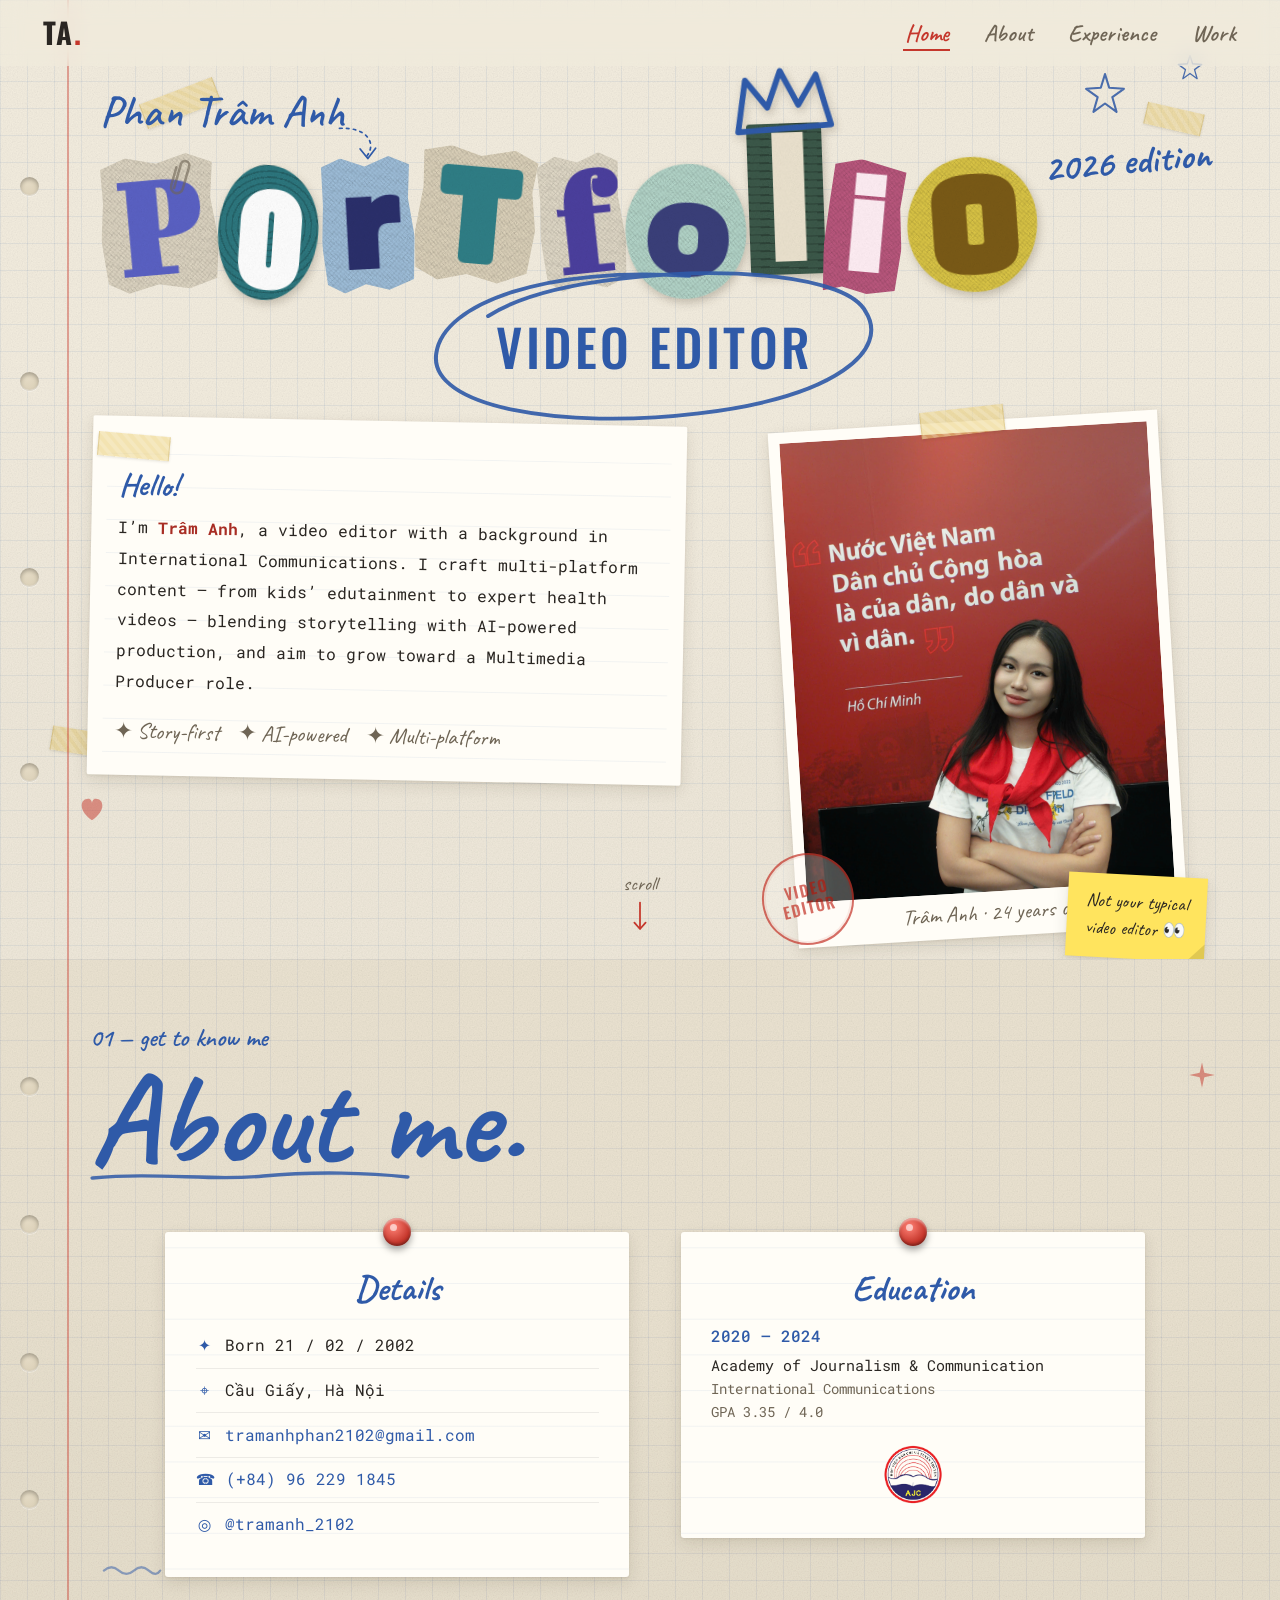
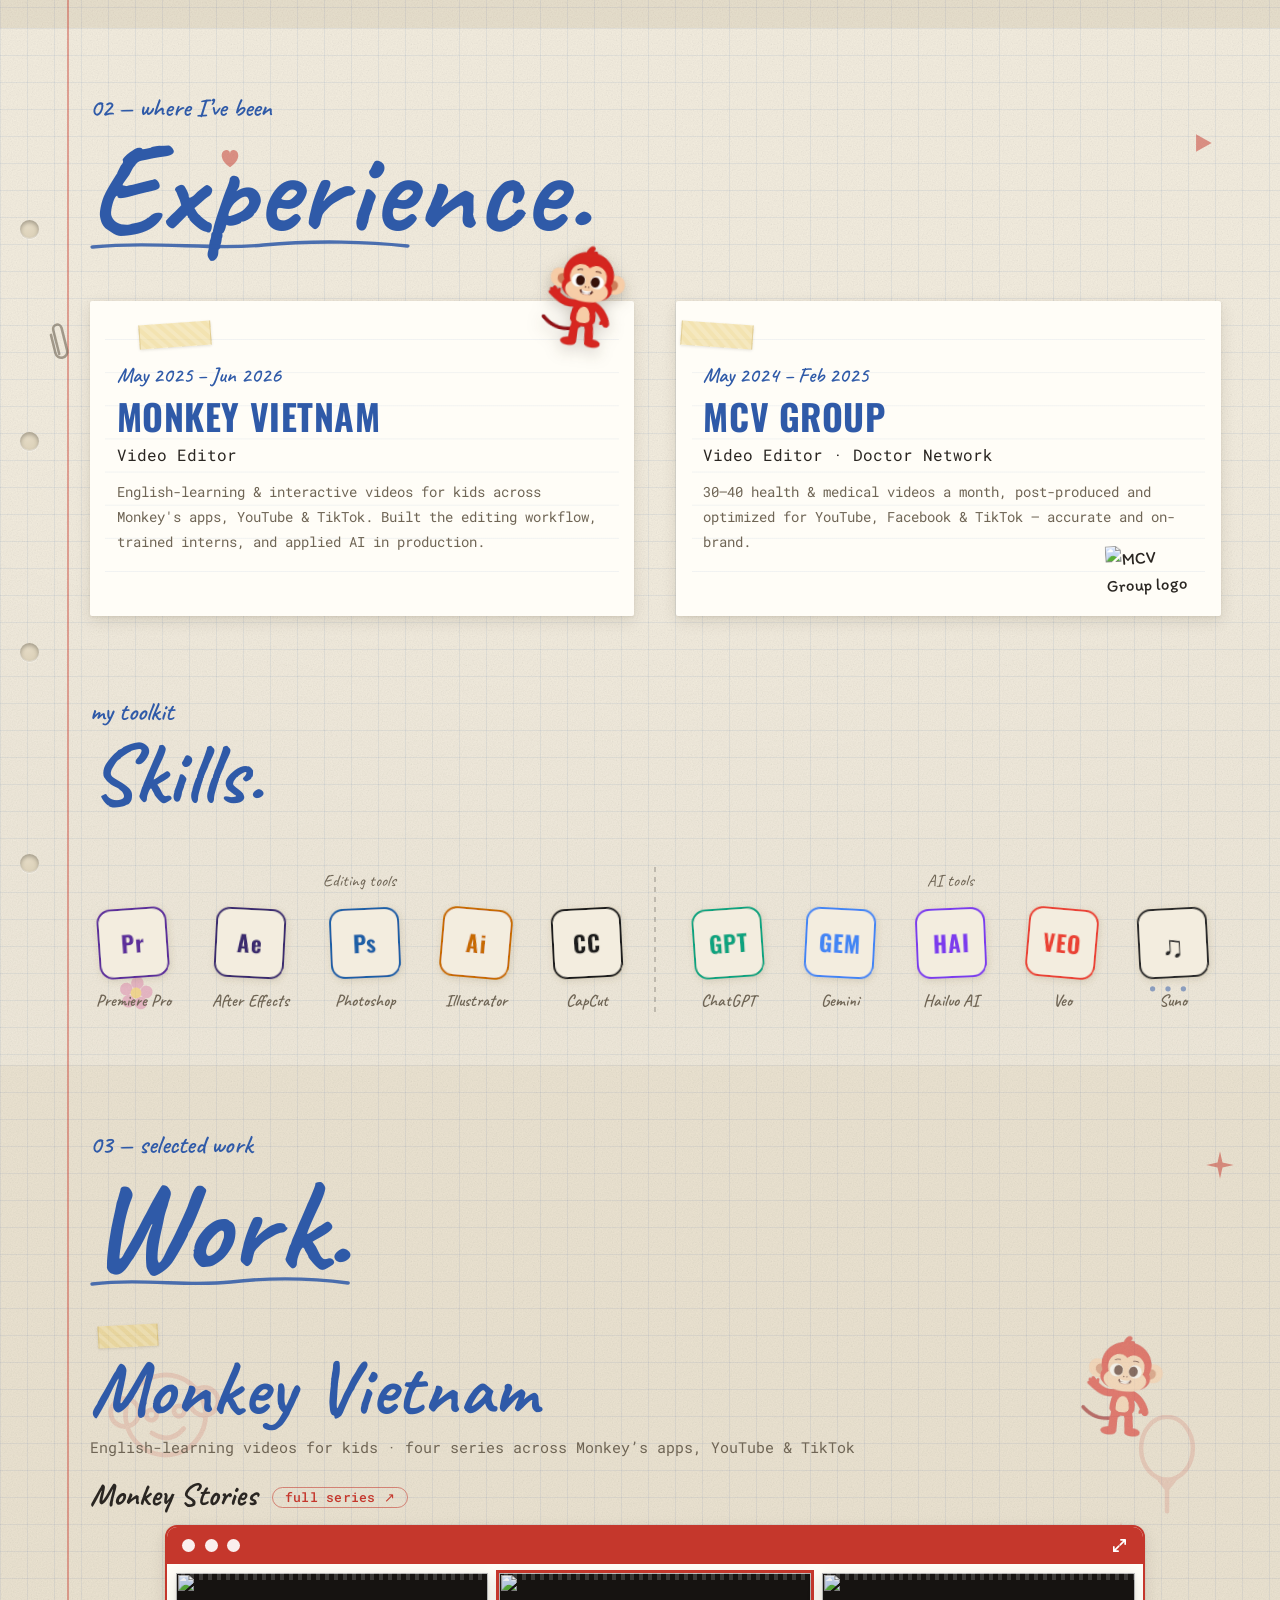
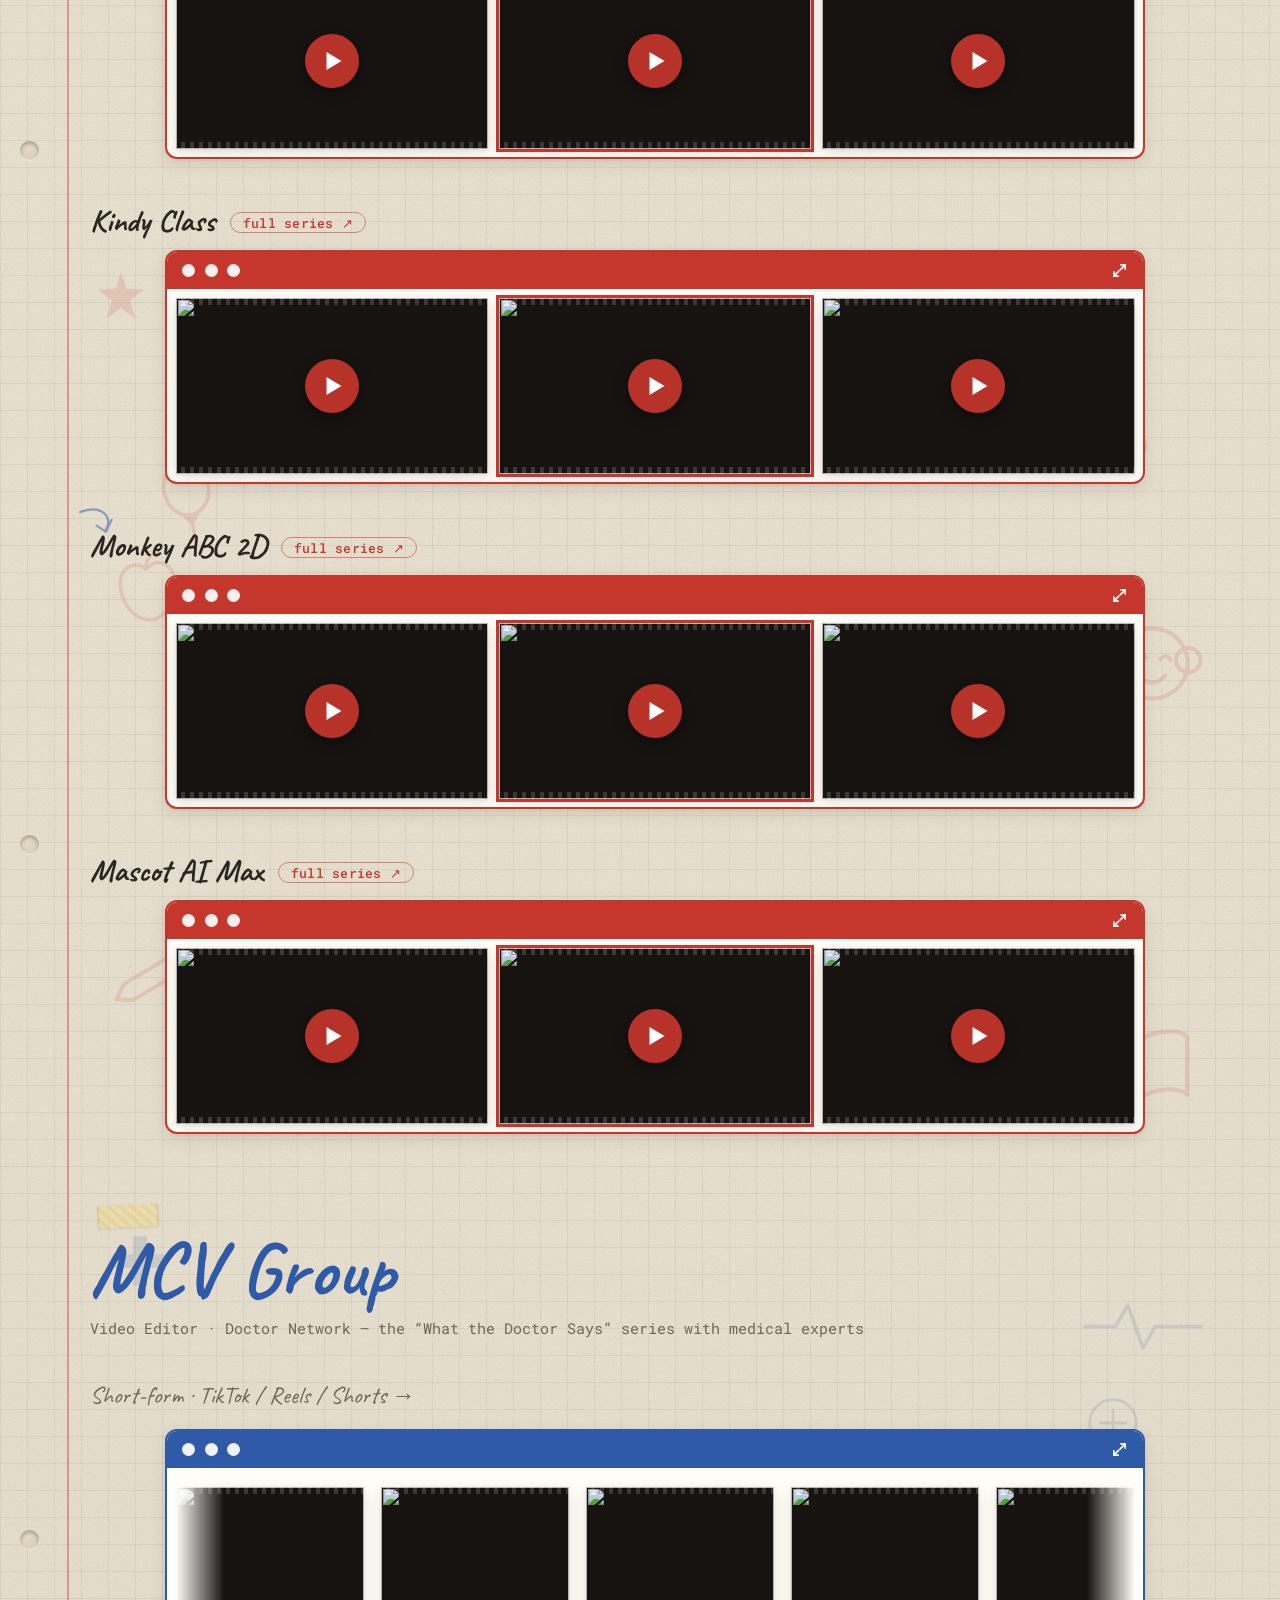
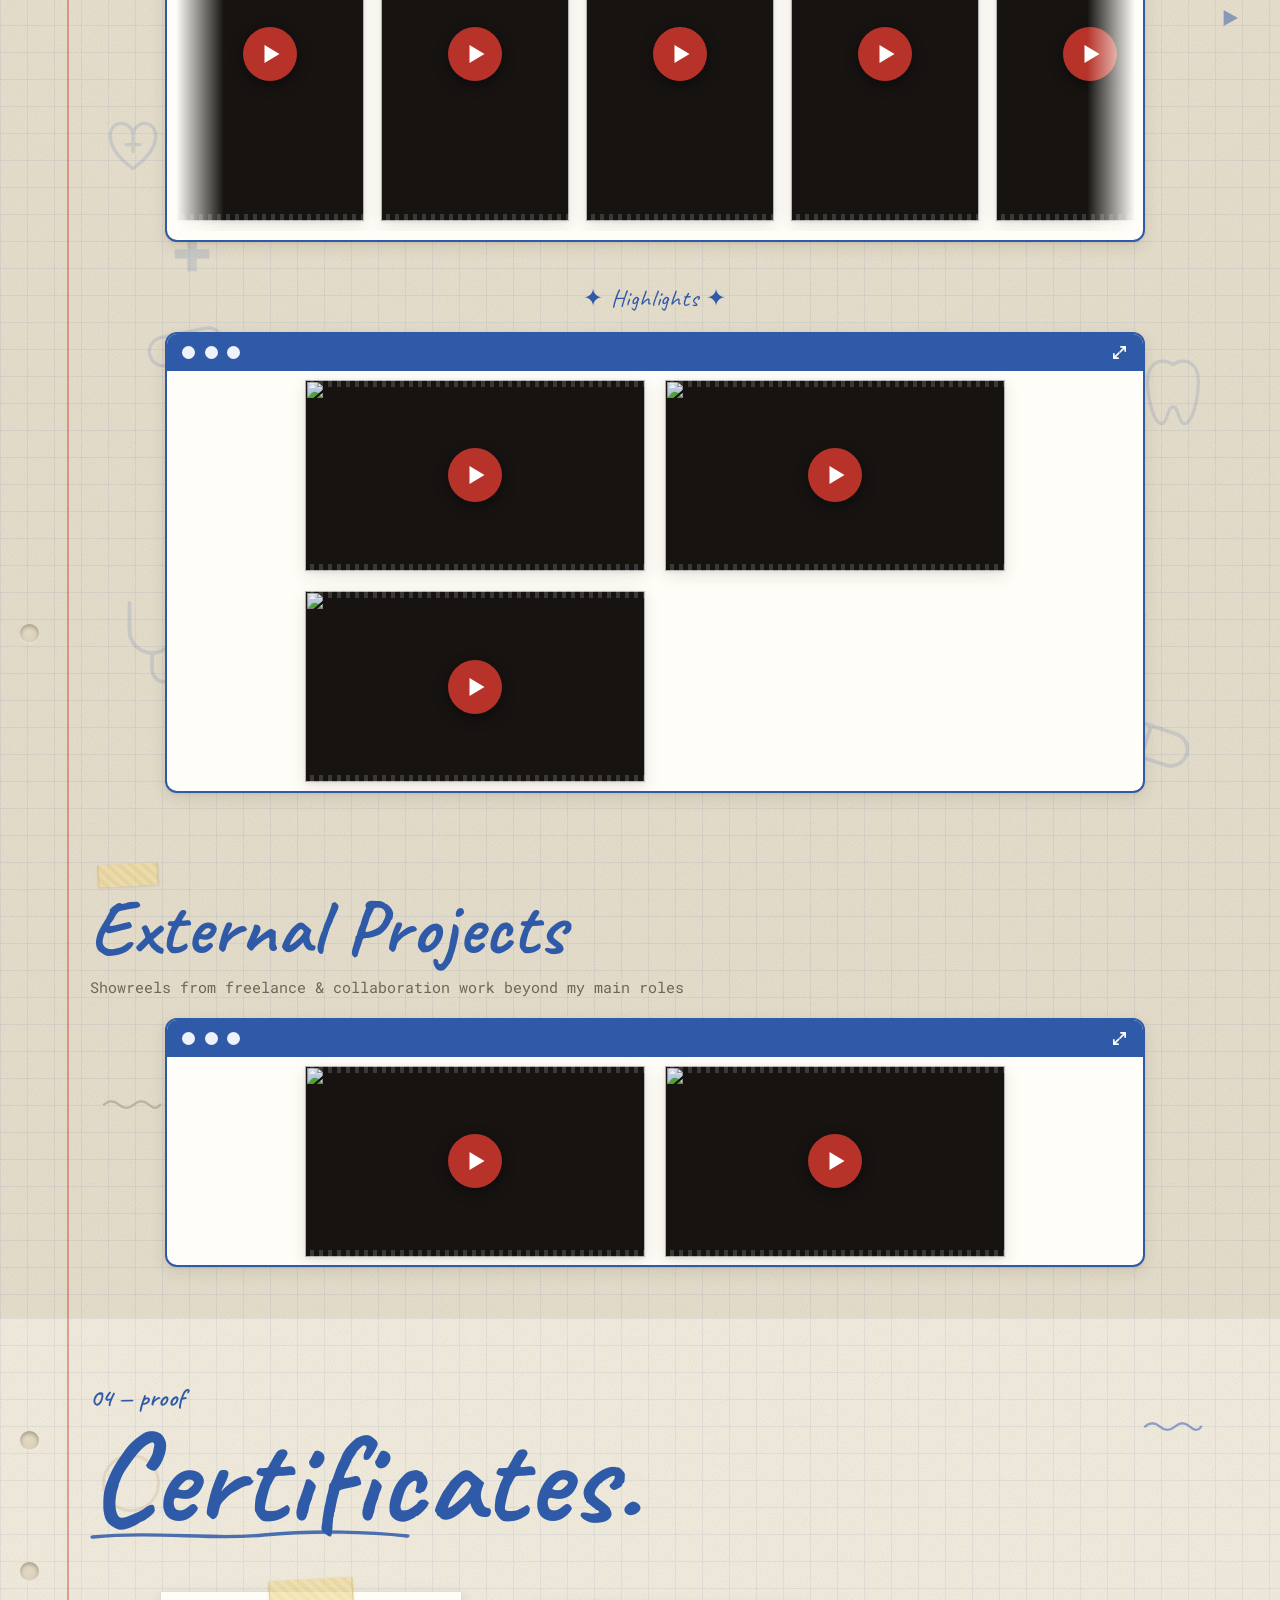
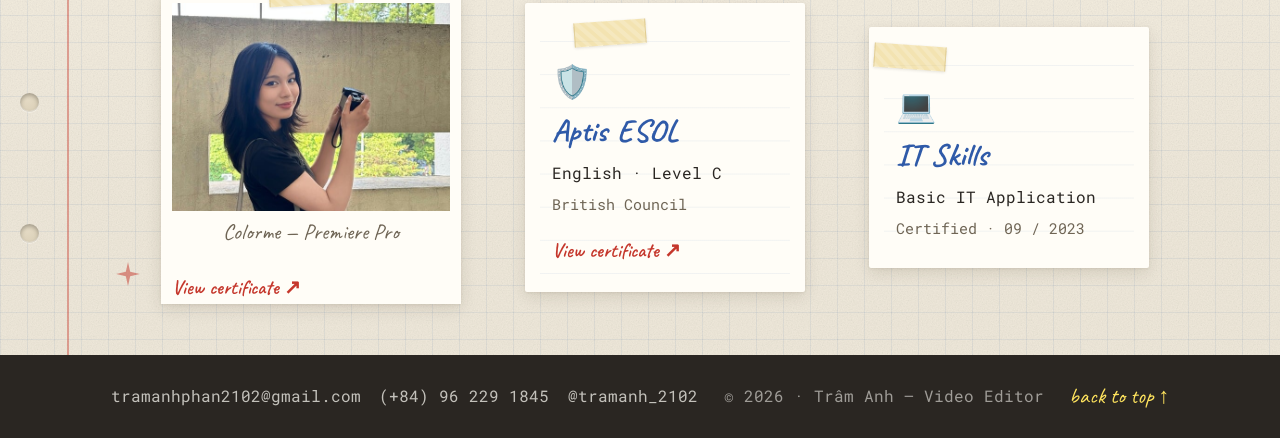
==== commit db5a383a: "update" ====
--- a/index.html
+++ b/index.html
@@ -39,9 +39,9 @@
       <nav aria-label="Primary">
         <ul id="navMenu">
           <li><a href="#hero">Home</a></li>
+          <li><a href="#about">About</a></li>
           <li><a href="#experience">Experience</a></li>
           <li><a href="#projects">Work</a></li>
-          <li><a href="#about">About</a></li>
         </ul>
       </nav>
       <button class="nav-toggle" id="navToggle" aria-label="Open menu" aria-expanded="false" aria-controls="navMenu">
@@ -64,6 +64,12 @@
     <span class="tape tape--b" aria-hidden="true"></span>
     <svg class="doodle doodle--star doodle--star-1" viewBox="0 0 40 40" aria-hidden="true"><path d="M20 2 L24 15 L38 16 L27 24 L31 38 L20 30 L9 38 L13 24 L2 16 L16 15 Z"/></svg>
     <svg class="doodle doodle--star doodle--star-2" viewBox="0 0 40 40" aria-hidden="true"><path d="M20 2 L24 15 L38 16 L27 24 L31 38 L20 30 L9 38 L13 24 L2 16 L16 15 Z"/></svg>
+
+    <!-- scrapbook decorations -->
+    <span class="tape tape--c" aria-hidden="true"></span>
+    <svg class="clip-deco" viewBox="0 0 30 56" style="top:9rem; left:13%; --rot:16deg" aria-hidden="true"><path d="M9 18 V40 a7 7 0 0 0 14 0 V13 a5 5 0 0 0 -10 0 V42"/></svg>
+    <span class="decor is-fill" style="bottom:8rem; left:6%; width:30px; --dc:var(--red)" aria-hidden="true"><svg viewBox="0 0 32 30"><path d="M16 27 C1 17 3 4 12 4 C15 4 16 7 16 9 C16 7 17 4 20 4 C29 4 31 17 16 27 Z"/></svg></span>
+    <span class="decor is-fill" style="bottom:5rem; right:10%; width:48px; --dc:#dd86ad; transform:rotate(-6deg)" aria-hidden="true"><svg viewBox="0 0 50 50"><circle cx="25" cy="13" r="7.5"/><circle cx="37" cy="22" r="7.5"/><circle cx="32.5" cy="36" r="7.5"/><circle cx="17.5" cy="36" r="7.5"/><circle cx="13" cy="22" r="7.5"/><circle cx="25" cy="25" r="6.5" fill="#f3c44b"/></svg></span>
 
     <div class="wrap cover-wrap">
       <div class="cover-head">
@@ -110,7 +116,7 @@
           <figure class="polaroid polaroid--cover">
             <span class="tape tape--clip" aria-hidden="true"></span>
             <div class="polaroid-img"><img src="images/avatar.jpg" alt="Portrait of Trâm Anh"></div>
-            <figcaption class="polaroid-cap handwrite">Trâm Anh · 22</figcaption>
+            <figcaption class="polaroid-cap handwrite">Trâm Anh · 24 years old</figcaption>
           </figure>
 
           <div class="sticky sticky--cover">
@@ -130,20 +136,66 @@
     </a>
   </section>
 
-  <!-- ══ EXPERIENCE + SKILLS ═══════════════════════════════════ -->
-  <section id="experience" class="page page--alt">
+  <!-- ══ ABOUT ME ══════════════════════════════════════════════ -->
+  <section id="about" class="page page--alt">
     <div class="paper-fx" aria-hidden="true">
       <div class="holes"><i></i><i></i><i></i><i></i></div>
       <div class="rule-line"></div>
     </div>
 
+    <span class="decor is-fill" style="top:6rem; right:5%; width:28px; --dc:var(--red)" aria-hidden="true"><svg viewBox="0 0 24 24"><path d="M12 1 L14 10 L23 12 L14 14 L12 23 L10 14 L1 12 L10 10 Z"/></svg></span>
+    <span class="decor" style="bottom:3rem; left:8%; width:60px; --dc:var(--blue)" aria-hidden="true"><svg viewBox="0 0 64 14"><path d="M2 7 Q10 0 18 7 T34 7 T50 7 T62 7"/></svg></span>
+
+    <div class="wrap">
+      <header class="sec-head reveal">
+        <p class="kicker handwrite">01 — get to know me</p>
+        <h2 class="sec-title">About me<span class="dot">.</span></h2>
+        <svg class="u-mark" viewBox="0 0 240 14" preserveAspectRatio="none" aria-hidden="true"><path d="M2 9 C 50 3 90 12 130 7 S 210 4 238 8"/></svg>
+      </header>
+
+      <div class="about-grid">
+        <article class="note-card reveal nb-tilt-l">
+          <span class="note-pin" aria-hidden="true"></span>
+          <h3 class="note-title handwrite">Details</h3>
+          <ul class="note-list">
+            <li><span class="note-ico" aria-hidden="true">✦</span><span class="typewriter">Born 21 / 02 / 2002</span></li>
+            <li><span class="note-ico" aria-hidden="true">⌖</span><span class="typewriter">Cầu Giấy, Hà Nội</span></li>
+            <li><span class="note-ico" aria-hidden="true">✉</span><a class="typewriter" href="mailto:tramanhphan2102@gmail.com">tramanhphan2102@gmail.com</a></li>
+            <li><span class="note-ico" aria-hidden="true">☎</span><a class="typewriter" href="tel:+84962291845">(+84) 96 229 1845</a></li>
+            <li><span class="note-ico" aria-hidden="true">◎</span><a class="typewriter" href="https://www.instagram.com/tramanh_2102" target="_blank" rel="noopener">@tramanh_2102</a></li>
+          </ul>
+        </article>
+
+        <article class="note-card reveal nb-tilt-r">
+          <span class="note-pin" aria-hidden="true"></span>
+          <h3 class="note-title handwrite">Education</h3>
+          <p class="edu-year typewriter">2020 – 2024</p>
+          <p class="edu-school typewriter">Academy of Journalism &amp; Communication</p>
+          <p class="edu-major typewriter">International Communications</p>
+          <p class="edu-major typewriter">GPA 3.35 / 4.0</p>
+          <img class="note-logo" src="images/ajc.png" alt="Academy of Journalism &amp; Communication logo" loading="lazy">
+        </article>
+      </div>
+    </div>
+  </section>
+
+  <!-- ══ EXPERIENCE + SKILLS ═══════════════════════════════════ -->
+  <section id="experience" class="page">
+    <div class="paper-fx" aria-hidden="true">
+      <div class="holes"><i></i><i></i><i></i><i></i></div>
+      <div class="rule-line"></div>
+    </div>
+
     <span class="decor is-fill" style="top:6rem; right:5%; width:26px; --dc:var(--red)" aria-hidden="true"><svg viewBox="0 0 30 30"><path d="M7 5 L25 15 L7 25 Z"/></svg></span>
     <span class="decor is-fill" style="bottom:4rem; right:7%; width:44px; --dc:var(--blue)" aria-hidden="true"><svg viewBox="0 0 40 16"><circle cx="6" cy="8" r="2.4"/><circle cx="20" cy="8" r="2.4"/><circle cx="34" cy="8" r="2.4"/></svg></span>
     <span class="decor" style="top:42%; left:7%; width:34px" aria-hidden="true"><svg viewBox="0 0 40 40"><path d="M20 20 m -1 0 a 1 1 0 1 0 2 0 a 5 5 0 1 0 -10 0 a 9 9 0 1 0 18 0 a 13 13 0 1 0 -26 0"/></svg></span>
+    <svg class="clip-deco" viewBox="0 0 30 56" style="top:28%; left:3.5%; --rot:-14deg" aria-hidden="true"><path d="M9 18 V40 a7 7 0 0 0 14 0 V13 a5 5 0 0 0 -10 0 V42"/></svg>
+    <span class="decor is-fill" style="bottom:3rem; left:9%; width:42px; --dc:#dd86ad; transform:rotate(8deg)" aria-hidden="true"><svg viewBox="0 0 50 50"><circle cx="25" cy="13" r="7.5"/><circle cx="37" cy="22" r="7.5"/><circle cx="32.5" cy="36" r="7.5"/><circle cx="17.5" cy="36" r="7.5"/><circle cx="13" cy="22" r="7.5"/><circle cx="25" cy="25" r="6.5" fill="#f3c44b"/></svg></span>
+    <span class="decor is-fill" style="top:7rem; left:17%; width:24px; --dc:var(--red)" aria-hidden="true"><svg viewBox="0 0 32 30"><path d="M16 27 C1 17 3 4 12 4 C15 4 16 7 16 9 C16 7 17 4 20 4 C29 4 31 17 16 27 Z"/></svg></span>
 
     <div class="wrap">
       <header class="sec-head reveal">
-        <p class="kicker handwrite">01 — where I’ve been</p>
+        <p class="kicker handwrite">02 — where I’ve been</p>
         <h2 class="sec-title">Experience<span class="dot">.</span></h2>
         <svg class="u-mark" viewBox="0 0 240 14" preserveAspectRatio="none" aria-hidden="true"><path d="M2 9 C 50 3 90 12 130 7 S 210 4 238 8"/></svg>
       </header>
@@ -155,15 +207,16 @@
           <h3 class="exp-co">Monkey Vietnam</h3>
           <p class="exp-role typewriter">Video Editor</p>
           <p class="exp-desc typewriter">English-learning &amp; interactive videos for kids across Monkey's apps, YouTube &amp; TikTok. Built the editing workflow, trained interns, and applied AI in production.</p>
-          <img class="exp-mascot" src="images/monkey_max_ai.png" alt="" aria-hidden="true" loading="lazy" decoding="async">
+          <img class="exp-mascot" src="images/monkey_max.png" alt="" aria-hidden="true" loading="lazy" decoding="async">
         </li>
 
-        <li class="card card--exp reveal nb-tilt-r">
+        <li class="card card--exp card--mcv reveal nb-tilt-r">
           <span class="tape tape--card tape--card-r" aria-hidden="true"></span>
           <span class="exp-date handwrite">May 2024 – Feb 2025</span>
           <h3 class="exp-co">MCV Group</h3>
           <p class="exp-role typewriter">Video Editor · Doctor Network</p>
           <p class="exp-desc typewriter">30–40 health &amp; medical videos a month, post-produced and optimized for YouTube, Facebook &amp; TikTok — accurate and on-brand.</p>
+          <img class="exp-logo" src="images/mcv-logo.png" alt="MCV Group logo" loading="lazy">
         </li>
       </ol>
 
@@ -203,7 +256,7 @@
   </section>
 
   <!-- ══ WORK ══════════════════════════════════════════════════ -->
-  <section id="projects" class="page">
+  <section id="projects" class="page page--alt">
     <div class="paper-fx" aria-hidden="true">
       <div class="holes"><i></i><i></i><i></i><i></i></div>
       <div class="rule-line"></div>
@@ -216,7 +269,7 @@
 
     <div class="wrap">
       <header class="sec-head reveal">
-        <p class="kicker handwrite">02 — selected work</p>
+        <p class="kicker handwrite">03 — selected work</p>
         <h2 class="sec-title">Work<span class="dot">.</span></h2>
         <svg class="u-mark" viewBox="0 0 240 14" preserveAspectRatio="none" aria-hidden="true"><path d="M2 9 C 50 3 90 12 130 7 S 210 4 238 8"/></svg>
       </header>
@@ -224,6 +277,18 @@
       <!-- Monkey Vietnam -->
       <article class="proj proj--monkey reveal">
         <img class="proj-mascot" src="images/monkey_max.png" alt="" aria-hidden="true" loading="lazy" decoding="async">
+
+        <span class="proj-bg" style="top:.5rem; left:1%; width:128px; transform:rotate(-8deg); color:var(--red)" aria-hidden="true"><svg viewBox="0 0 64 64"><circle cx="32" cy="34" r="20"/><circle cx="12" cy="30" r="7"/><circle cx="52" cy="30" r="7"/><circle cx="25" cy="33" r="2.6"/><circle cx="39" cy="33" r="2.6"/><path d="M24 42 Q32 49 40 42"/></svg></span>
+        <span class="proj-bg" style="top:4.5rem; right:1.5%; width:74px; color:var(--red)" aria-hidden="true"><svg viewBox="0 0 40 56"><ellipse cx="20" cy="18" rx="14" ry="17"/><path d="M20 35 V52"/><path d="M16 35 L20 40 L24 35"/></svg></span>
+        <span class="proj-bg" style="bottom:7rem; left:1.5%; width:104px; transform:rotate(14deg); color:var(--red)" aria-hidden="true"><svg viewBox="0 0 64 64"><path d="M14 50 L44 20 L52 28 L22 58 L12 60 Z"/><path d="M44 20 L48 16 L56 24 L52 28"/></svg></span>
+        <span class="proj-bg" style="bottom:1.5rem; right:2%; width:116px; color:var(--red)" aria-hidden="true"><svg viewBox="0 0 64 48"><path d="M32 10 C24 4 10 4 6 8 V40 C10 36 24 36 32 42 C40 36 54 36 58 40 V8 C54 4 40 4 32 10 Z"/><path d="M32 10 V42"/></svg></span>
+        <span class="proj-bg is-fill" style="top:38%; left:.5%; width:52px; color:var(--red)" aria-hidden="true"><svg viewBox="0 0 40 40"><path d="M20 2 L24 15 L38 16 L27 24 L31 38 L20 30 L9 38 L13 24 L2 16 L16 15 Z"/></svg></span>
+        <span class="proj-bg" style="bottom:30%; right:1%; width:112px; transform:rotate(6deg); color:var(--red)" aria-hidden="true"><svg viewBox="0 0 64 64"><circle cx="32" cy="34" r="20"/><circle cx="12" cy="30" r="7"/><circle cx="52" cy="30" r="7"/><path d="M22 31 q3 -4 6 0 M36 31 q3 -4 6 0"/><path d="M24 40 Q32 50 40 40"/></svg></span>
+        <span class="proj-bg" style="top:58%; left:2%; width:72px; transform:rotate(-6deg); color:var(--red)" aria-hidden="true"><svg viewBox="0 0 48 52"><path d="M24 14 C16 6 4 12 6 28 C8 42 18 48 24 48 C30 48 40 42 42 28 C44 12 32 6 24 14 Z"/><path d="M24 14 C24 8 28 4 33 4"/></svg></span>
+        <span class="proj-bg is-fill" style="top:13%; right:7%; width:40px; color:var(--red)" aria-hidden="true"><svg viewBox="0 0 40 40"><path d="M20 2 L24 15 L38 16 L27 24 L31 38 L20 30 L9 38 L13 24 L2 16 L16 15 Z"/></svg></span>
+        <span class="proj-bg" style="bottom:42%; left:6%; width:64px; transform:rotate(-10deg); color:var(--red)" aria-hidden="true"><svg viewBox="0 0 40 56"><ellipse cx="20" cy="18" rx="14" ry="17"/><path d="M20 35 V52"/><path d="M16 35 L20 40 L24 35"/></svg></span>
+        <span class="proj-bg" style="top:48%; right:6%; width:84px; transform:rotate(-5deg); color:var(--red)" aria-hidden="true"><svg viewBox="0 0 64 64"><circle cx="32" cy="34" r="20"/><circle cx="12" cy="30" r="7"/><circle cx="52" cy="30" r="7"/><circle cx="25" cy="33" r="2.6"/><circle cx="39" cy="33" r="2.6"/><path d="M24 42 Q32 49 40 42"/></svg></span>
+
         <div class="proj-head">
           <span class="tape tape--proj" aria-hidden="true"></span>
           <h3 class="proj-title">Monkey Vietnam</h3>
@@ -232,51 +297,100 @@
 
         <div class="proj-row">
           <h4 class="proj-row-label handwrite">Monkey Stories<a href="https://youtube.com/playlist?list=PL4GGPeAnR8-1NMilPvxJzo4D5iICJ4MRy" target="_blank" rel="noopener" class="proj-row-link">full series ↗</a></h4>
+          <div class="browser browser--red">
+            <div class="browser-bar" aria-hidden="true">
+              <span class="browser-dot"></span><span class="browser-dot"></span><span class="browser-dot"></span>
+              <svg class="browser-expand" viewBox="0 0 24 24" aria-hidden="true"><path d="M14 4 H20 V10 M20 4 L13 11 M10 20 H4 V14 M4 20 L11 13"/></svg>
+            </div>
+            <div class="browser-body">
           <div class="hl-grid">
             <button class="film film-h film--hl" data-yt="DmzypCuWMbY" aria-label="Play Monkey Stories highlight"><img class="film-thumb" src="https://i.ytimg.com/vi/DmzypCuWMbY/hqdefault.jpg" alt="" loading="lazy"><span class="film-play" aria-hidden="true"></span></button>
             <button class="film film-h" data-yt="JADclpk_2f8" aria-label="Play Monkey Stories video 2"><img class="film-thumb" src="https://i.ytimg.com/vi/JADclpk_2f8/hqdefault.jpg" alt="" loading="lazy"><span class="film-play" aria-hidden="true"></span></button>
             <button class="film film-h" data-yt="GftYHE6rrzc" aria-label="Play Monkey Stories video 3"><img class="film-thumb" src="https://i.ytimg.com/vi/GftYHE6rrzc/hqdefault.jpg" alt="" loading="lazy"><span class="film-play" aria-hidden="true"></span></button>
           </div>
+            </div>
+          </div>
         </div>
 
         <div class="proj-row">
           <h4 class="proj-row-label handwrite">Kindy Class<a href="https://youtube.com/playlist?list=PLBenLueNRtqc" target="_blank" rel="noopener" class="proj-row-link">full series ↗</a></h4>
+          <div class="browser browser--red">
+            <div class="browser-bar" aria-hidden="true">
+              <span class="browser-dot"></span><span class="browser-dot"></span><span class="browser-dot"></span>
+              <svg class="browser-expand" viewBox="0 0 24 24" aria-hidden="true"><path d="M14 4 H20 V10 M20 4 L13 11 M10 20 H4 V14 M4 20 L11 13"/></svg>
+            </div>
+            <div class="browser-body">
           <div class="hl-grid">
             <button class="film film-h film--hl" data-yt="1JHDZHuJ644" aria-label="Play Kindy Class highlight"><img class="film-thumb" src="https://i.ytimg.com/vi/1JHDZHuJ644/hqdefault.jpg" alt="" loading="lazy"><span class="film-play" aria-hidden="true"></span></button>
             <button class="film film-h" data-yt="NIuSIbDUegI" aria-label="Play Kindy Class video 2"><img class="film-thumb" src="https://i.ytimg.com/vi/NIuSIbDUegI/hqdefault.jpg" alt="" loading="lazy"><span class="film-play" aria-hidden="true"></span></button>
             <button class="film film-h" data-yt="lAwimzgjeO4" aria-label="Play Kindy Class video 3"><img class="film-thumb" src="https://i.ytimg.com/vi/lAwimzgjeO4/hqdefault.jpg" alt="" loading="lazy"><span class="film-play" aria-hidden="true"></span></button>
           </div>
+            </div>
+          </div>
         </div>
 
         <div class="proj-row">
           <h4 class="proj-row-label handwrite">Monkey ABC 2D<a href="https://youtube.com/playlist?list=PLdelPBESpfL8" target="_blank" rel="noopener" class="proj-row-link">full series ↗</a></h4>
+          <div class="browser browser--red">
+            <div class="browser-bar" aria-hidden="true">
+              <span class="browser-dot"></span><span class="browser-dot"></span><span class="browser-dot"></span>
+              <svg class="browser-expand" viewBox="0 0 24 24" aria-hidden="true"><path d="M14 4 H20 V10 M20 4 L13 11 M10 20 H4 V14 M4 20 L11 13"/></svg>
+            </div>
+            <div class="browser-body">
           <div class="hl-grid">
             <button class="film film-h film--hl" data-yt="anR_wcDbUkE" aria-label="Play Monkey ABC 2D highlight"><img class="film-thumb" src="https://i.ytimg.com/vi/anR_wcDbUkE/hqdefault.jpg" alt="" loading="lazy"><span class="film-play" aria-hidden="true"></span></button>
             <button class="film film-h" data-yt="cjiPDdpeUg0" aria-label="Play Monkey ABC 2D video 2"><img class="film-thumb" src="https://i.ytimg.com/vi/cjiPDdpeUg0/hqdefault.jpg" alt="" loading="lazy"><span class="film-play" aria-hidden="true"></span></button>
             <button class="film film-h" data-yt="xlJTFT7UlIE" aria-label="Play Monkey ABC 2D video 3"><img class="film-thumb" src="https://i.ytimg.com/vi/xlJTFT7UlIE/hqdefault.jpg" alt="" loading="lazy"><span class="film-play" aria-hidden="true"></span></button>
           </div>
+            </div>
+          </div>
         </div>
 
         <div class="proj-row">
           <h4 class="proj-row-label handwrite">Mascot AI Max<a href="https://youtube.com/playlist?list=PLPfG3HRO-ocY" target="_blank" rel="noopener" class="proj-row-link">full series ↗</a></h4>
+          <div class="browser browser--red">
+            <div class="browser-bar" aria-hidden="true">
+              <span class="browser-dot"></span><span class="browser-dot"></span><span class="browser-dot"></span>
+              <svg class="browser-expand" viewBox="0 0 24 24" aria-hidden="true"><path d="M14 4 H20 V10 M20 4 L13 11 M10 20 H4 V14 M4 20 L11 13"/></svg>
+            </div>
+            <div class="browser-body">
           <div class="hl-grid">
             <button class="film film-h film--hl" data-yt="TmaQz2sDQqE" aria-label="Play Mascot AI Max highlight"><img class="film-thumb" src="https://i.ytimg.com/vi/TmaQz2sDQqE/hqdefault.jpg" alt="" loading="lazy"><span class="film-play" aria-hidden="true"></span></button>
             <button class="film film-h" data-yt="T5kTiebsP7Y" aria-label="Play Mascot AI Max video 2"><img class="film-thumb" src="https://i.ytimg.com/vi/T5kTiebsP7Y/hqdefault.jpg" alt="" loading="lazy"><span class="film-play" aria-hidden="true"></span></button>
             <button class="film film-h" data-yt="zkqvpy6iRf4" aria-label="Play Mascot AI Max video 3"><img class="film-thumb" src="https://i.ytimg.com/vi/zkqvpy6iRf4/hqdefault.jpg" alt="" loading="lazy"><span class="film-play" aria-hidden="true"></span></button>
           </div>
+            </div>
+          </div>
         </div>
       </article>
 
-      <!-- "What the Doctor Says" -->
-      <article class="proj reveal">
+      <!-- MCV Group -->
+      <article class="proj proj--mcv reveal">
+        <span class="proj-bg is-fill" style="top:.5rem; left:1.5%; width:66px; color:var(--blue)" aria-hidden="true"><svg viewBox="0 0 48 48"><path d="M19 6 H29 V19 H42 V29 H29 V42 H19 V29 H6 V19 H19 Z"/></svg></span>
+        <span class="proj-bg" style="top:4.5rem; right:1.5%; width:122px; color:var(--blue)" aria-hidden="true"><svg viewBox="0 0 80 40"><path d="M2 20 H22 L30 6 L40 34 L48 20 H78"/></svg></span>
+        <span class="proj-bg" style="bottom:6rem; left:1.5%; width:90px; color:var(--blue)" aria-hidden="true"><svg viewBox="0 0 56 60"><path d="M14 5 V22 a14 14 0 0 0 28 0 V5"/><path d="M28 36 V46 a8 8 0 0 0 16 0"/><circle cx="48" cy="44" r="6"/></svg></span>
+        <span class="proj-bg" style="bottom:1.5rem; right:2.5%; width:92px; transform:rotate(18deg); color:var(--blue)" aria-hidden="true"><svg viewBox="0 0 56 32"><rect x="2" y="6" width="52" height="20" rx="10"/><path d="M28 6 V26"/></svg></span>
+        <span class="proj-bg" style="top:42%; left:.8%; width:68px; color:var(--blue)" aria-hidden="true"><svg viewBox="0 0 48 44"><path d="M24 40 C2 24 6 8 16 8 C20 8 24 12 24 16 C24 12 28 8 32 8 C42 8 46 24 24 40 Z"/><path d="M24 18 V28 M19 23 H29"/></svg></span>
+        <span class="proj-bg" style="bottom:31%; right:1.5%; width:62px; color:var(--blue)" aria-hidden="true"><svg viewBox="0 0 44 52"><path d="M22 6 C12 0 4 6 4 18 C4 30 8 48 14 48 C18 48 18 36 22 36 C26 36 26 48 30 48 C36 48 40 30 40 18 C40 6 32 0 22 6 Z"/></svg></span>
+        <span class="proj-bg" style="top:15%; right:7%; width:56px; color:var(--blue)" aria-hidden="true"><svg viewBox="0 0 48 48"><circle cx="24" cy="24" r="20"/><path d="M24 13 V35 M13 24 H35"/></svg></span>
+        <span class="proj-bg" style="top:60%; left:5%; width:80px; transform:rotate(-12deg); color:var(--blue)" aria-hidden="true"><svg viewBox="0 0 56 32"><rect x="2" y="6" width="52" height="20" rx="10"/><path d="M28 6 V26"/></svg></span>
+        <span class="proj-bg is-fill" style="bottom:44%; left:7%; width:46px; color:var(--blue)" aria-hidden="true"><svg viewBox="0 0 48 48"><path d="M19 6 H29 V19 H42 V29 H29 V42 H19 V29 H6 V19 H19 Z"/></svg></span>
+        <span class="proj-bg" style="bottom:13%; right:6.5%; width:100px; color:var(--blue)" aria-hidden="true"><svg viewBox="0 0 80 40"><path d="M2 20 H22 L30 6 L40 34 L48 20 H78"/></svg></span>
+
         <div class="proj-head">
           <span class="tape tape--proj" aria-hidden="true"></span>
-          <h3 class="proj-title">“What the Doctor Says”</h3>
-          <p class="proj-sub typewriter">MCV Group — Doctor Network · in partnership with medical experts</p>
+          <h3 class="proj-title">MCV Group</h3>
+          <p class="proj-sub typewriter">Video Editor · Doctor Network — the “What the Doctor Says” series with medical experts</p>
         </div>
 
         <p class="proj-note handwrite">Short-form · TikTok / Reels / Shorts →</p>
 
+        <div class="browser">
+          <div class="browser-bar" aria-hidden="true">
+            <span class="browser-dot"></span><span class="browser-dot"></span><span class="browser-dot"></span>
+            <svg class="browser-expand" viewBox="0 0 24 24" aria-hidden="true"><path d="M14 4 H20 V10 M20 4 L13 11 M10 20 H4 V14 M4 20 L11 13"/></svg>
+          </div>
+          <div class="browser-body">
         <div class="marquee" data-marquee>
           <div class="marquee-track">
             <button class="film film-v" data-yt="on5LcCRjGj8" aria-label="Play short-form video 1"><img class="film-thumb" src="https://i.ytimg.com/vi/on5LcCRjGj8/hqdefault.jpg" alt="" loading="lazy"><span class="film-play" aria-hidden="true"></span></button>
@@ -294,55 +408,46 @@
             <button class="film film-v" data-yt="AjtnM93slIo" tabindex="-1" aria-hidden="true"><img class="film-thumb" src="https://i.ytimg.com/vi/AjtnM93slIo/hqdefault.jpg" alt="" loading="lazy"><span class="film-play"></span></button>
           </div>
         </div>
+          </div>
+        </div>
 
         <p class="proj-note proj-note--center handwrite">✦ Highlights ✦</p>
-        <div class="vid-grid">
-          <button class="film film-h" data-yt="Bb7kRSqk-po" aria-label="Play highlight video 1"><img class="film-thumb" src="https://i.ytimg.com/vi/Bb7kRSqk-po/hqdefault.jpg" alt="" loading="lazy"><span class="film-play" aria-hidden="true"></span></button>
-          <button class="film film-h" data-yt="K-BLge1xzfw" aria-label="Play highlight video 2"><img class="film-thumb" src="https://i.ytimg.com/vi/K-BLge1xzfw/hqdefault.jpg" alt="" loading="lazy"><span class="film-play" aria-hidden="true"></span></button>
-          <button class="film film-h" data-yt="jgtbyfaPO4Y" aria-label="Play highlight video 3"><img class="film-thumb" src="https://i.ytimg.com/vi/jgtbyfaPO4Y/hqdefault.jpg" alt="" loading="lazy"><span class="film-play" aria-hidden="true"></span></button>
+        <div class="browser">
+          <div class="browser-bar" aria-hidden="true">
+            <span class="browser-dot"></span><span class="browser-dot"></span><span class="browser-dot"></span>
+            <svg class="browser-expand" viewBox="0 0 24 24" aria-hidden="true"><path d="M14 4 H20 V10 M20 4 L13 11 M10 20 H4 V14 M4 20 L11 13"/></svg>
+          </div>
+          <div class="browser-body">
+            <div class="vid-grid vid-grid--center">
+              <button class="film film-h" data-yt="Bb7kRSqk-po" aria-label="Play highlight video 1"><img class="film-thumb" src="https://i.ytimg.com/vi/Bb7kRSqk-po/hqdefault.jpg" alt="" loading="lazy"><span class="film-play" aria-hidden="true"></span></button>
+              <button class="film film-h" data-yt="K-BLge1xzfw" aria-label="Play highlight video 2"><img class="film-thumb" src="https://i.ytimg.com/vi/K-BLge1xzfw/hqdefault.jpg" alt="" loading="lazy"><span class="film-play" aria-hidden="true"></span></button>
+              <button class="film film-h" data-yt="jgtbyfaPO4Y" aria-label="Play highlight video 3"><img class="film-thumb" src="https://i.ytimg.com/vi/jgtbyfaPO4Y/hqdefault.jpg" alt="" loading="lazy"><span class="film-play" aria-hidden="true"></span></button>
+            </div>
+          </div>
         </div>
       </article>
-    </div>
-  </section>
-
-  <!-- ══ ABOUT ═════════════════════════════════════════════════ -->
-  <section id="about" class="page page--alt">
-    <div class="paper-fx" aria-hidden="true">
-      <div class="holes"><i></i><i></i><i></i><i></i></div>
-      <div class="rule-line"></div>
-    </div>
-
-    <span class="decor is-fill" style="top:5.5rem; right:4%; width:30px; --dc:var(--red)" aria-hidden="true"><svg viewBox="0 0 24 24"><path d="M12 1 L14 10 L23 12 L14 14 L12 23 L10 14 L1 12 L10 10 Z"/></svg></span>
-    <span class="decor" style="top:46%; right:2.5%; width:48px; --dc:var(--blue); transform:rotate(10deg)" aria-hidden="true"><svg viewBox="0 0 52 44"><path d="M6 8 C 32 4 42 22 30 34"/><path d="M21 27 L30 36 L39 24"/></svg></span>
-    <span class="decor" style="bottom:3rem; left:9%; width:62px" aria-hidden="true"><svg viewBox="0 0 64 14"><path d="M2 7 Q10 0 18 7 T34 7 T50 7 T62 7"/></svg></span>
-
-    <div class="wrap">
-      <header class="sec-head reveal">
-        <p class="kicker handwrite">03 — about me</p>
-        <h2 class="sec-title">About<span class="dot">.</span></h2>
-        <svg class="u-mark" viewBox="0 0 240 14" preserveAspectRatio="none" aria-hidden="true"><path d="M2 9 C 50 3 90 12 130 7 S 210 4 238 8"/></svg>
-      </header>
-
-      <div class="about-grid">
-        <article class="card card--torn reveal nb-tilt-r">
-          <h3 class="card-label typewriter">About me</h3>
-          <p class="card-body typewriter">I’m <strong>Trâm Anh</strong> — a video editor who came to the craft through International Communications and stayed for the thrill of shaping a story frame by frame. I work fast but obsess over the details, adapt happily to any brief, and care as much about <em>why</em> a video exists as how it looks. I’m always picking up new tools, so every project lands a little sharper than the last.</p>
-          <ul class="trait-list handwrite">
-            <li>✦ Detail-obsessed</li>
-            <li>✦ Adaptable</li>
-            <li>✦ Always learning</li>
-          </ul>
-        </article>
-
-        <article class="card card--torn reveal nb-tilt-l">
-          <h3 class="card-label typewriter">Education</h3>
-          <p class="edu-year typewriter">2020 – 2024</p>
-          <p class="edu-school typewriter">Academy of Journalism &amp; Communication</p>
-          <p class="edu-major typewriter">International Communications</p>
-
-          <span class="badge handwrite">3.35<small>GPA</small></span>
-        </article>
-      </div>
+
+      <!-- External Projects -->
+      <article class="proj reveal">
+        <div class="proj-head">
+          <span class="tape tape--proj" aria-hidden="true"></span>
+          <h3 class="proj-title">External Projects</h3>
+          <p class="proj-sub typewriter">Showreels from freelance &amp; collaboration work beyond my main roles</p>
+        </div>
+
+        <div class="browser">
+          <div class="browser-bar" aria-hidden="true">
+            <span class="browser-dot"></span><span class="browser-dot"></span><span class="browser-dot"></span>
+            <svg class="browser-expand" viewBox="0 0 24 24" aria-hidden="true"><path d="M14 4 H20 V10 M20 4 L13 11 M10 20 H4 V14 M4 20 L11 13"/></svg>
+          </div>
+          <div class="browser-body">
+            <div class="vid-grid vid-grid--center">
+              <button class="film film-h" data-yt="fLRg3Di6xtQ" aria-label="Play external project showreel 1"><img class="film-thumb" src="https://i.ytimg.com/vi/fLRg3Di6xtQ/hqdefault.jpg" alt="" loading="lazy"><span class="film-play" aria-hidden="true"></span></button>
+              <button class="film film-h" data-yt="AnFE_XLIDwE" aria-label="Play external project showreel 2"><img class="film-thumb" src="https://i.ytimg.com/vi/AnFE_XLIDwE/hqdefault.jpg" alt="" loading="lazy"><span class="film-play" aria-hidden="true"></span></button>
+            </div>
+          </div>
+        </div>
+      </article>
     </div>
   </section>
 
@@ -396,6 +501,11 @@
 
   <!-- ══ FOOTER ════════════════════════════════════════════════ -->
   <footer class="footer">
+    <span class="footer-contact typewriter">
+      <a href="mailto:tramanhphan2102@gmail.com">tramanhphan2102@gmail.com</a>
+      <a href="tel:+84962291845">(+84) 96 229 1845</a>
+      <a href="https://www.instagram.com/tramanh_2102" target="_blank" rel="noopener">@tramanh_2102</a>
+    </span>
     <span class="typewriter">© 2026 · Trâm Anh — Video Editor</span>
     <a href="#hero" class="footer-top handwrite">back to top ↑</a>
   </footer>
--- a/style.css
+++ b/style.css
@@ -232,23 +232,22 @@
 .sec-head--sub { margin-top: clamp(3rem, 6vw, 4.5rem); }
 
 .kicker {
-  font-size: 1.5rem; font-weight: 600; color: var(--red);
+  font-size: 1.5rem; font-weight: 600; color: var(--blue);
   letter-spacing: .01em; margin-bottom: .15rem;
   display: flex; align-items: center; gap: .4rem;
 }
 .sec-title {
-  font-family: 'Oswald', sans-serif; font-weight: 700;
-  font-size: clamp(3rem, 8.5vw, 6.5rem);
-  line-height: .95; letter-spacing: .005em; color: var(--ink);
-  text-transform: uppercase;
-}
-.sec-title--sm { font-size: clamp(2.2rem, 6vw, 4rem); }
-.dot { color: var(--red); }
+  font-family: 'Caveat', cursive; font-weight: 700;
+  font-size: clamp(3.6rem, 10vw, 7.8rem);
+  line-height: .9; letter-spacing: .005em; color: var(--blue);
+}
+.sec-title--sm { font-size: clamp(3rem, 7vw, 5rem); }
+.dot { color: var(--blue); }
 
 .u-mark {
-  position: absolute; left: 0; bottom: -.55rem;
+  position: absolute; left: 0; bottom: -.35rem;
   width: min(100%, 320px); height: 14px;
-  fill: none; stroke: var(--red); stroke-width: 3.4;
+  fill: none; stroke: var(--blue); stroke-width: 3.4;
   stroke-linecap: round; opacity: .85;
 }
 
@@ -279,6 +278,7 @@
 }
 .tape--a { top: clamp(4.5rem, 10vh, 6.8rem); left: 11%; width: 78px; height: 26px; transform: rotate(-21deg); }
 .tape--b { top: clamp(5.5rem, 12vh, 8rem); right: 6%; width: 58px; height: 22px; transform: rotate(13deg); }
+.tape--c { bottom: 12rem; left: 4%; width: 72px; height: 24px; transform: rotate(9deg); }
 .tape--clip { top: -13px; left: 50%; width: 84px; height: 26px; transform: translateX(-50%) rotate(-3deg); z-index: 3; }
 .tape--card { top: -11px; left: 22px; width: 72px; height: 24px; transform: rotate(-4deg); z-index: 3; }
 .tape--card-r { left: auto; right: 22px; transform: rotate(4deg); }
@@ -307,7 +307,7 @@
   text-align: center; padding: .5rem .25rem .7rem; line-height: 1.1;
 }
 
-.polaroid--cover { width: clamp(210px, 26vw, 300px); transform: rotate(-3.5deg); }
+.polaroid--cover { width: clamp(260px, 33vw, 390px); transform: rotate(-3.5deg); }
 .polaroid--cover .polaroid-img { aspect-ratio: 4 / 5; }
 .polaroid--cert  { width: clamp(230px, 28vw, 270px); }
 .polaroid--cert  .polaroid-img { aspect-ratio: 4 / 3; }
@@ -494,9 +494,50 @@
   display: grid; grid-template-columns: 1.1fr .9fr;
   gap: clamp(2rem, 4vw, 3.5rem); align-items: start;
 }
-.cover-info { display: flex; flex-direction: column; }
+.cover-info { display: flex; flex-direction: column; gap: clamp(.9rem, 2vw, 1.3rem); }
+
+/* contact card — "Let's connect" */
+.contact-card {
+  position: relative; background: var(--white);
+  border-radius: 4px; border-top: 5px solid var(--blue);
+  padding: 1.4rem 1.3rem 1.2rem; box-shadow: var(--sh-2);
+  transition: transform .35s var(--ease), box-shadow .35s var(--ease);
+}
+.contact-card:hover { transform: rotate(0) translateY(-3px); box-shadow: var(--sh-3); }
+.cc-head { display: flex; align-items: center; gap: .4rem; font-size: 1.95rem; line-height: 1; color: var(--ink); margin-bottom: .9rem; }
+.cc-spark { color: var(--red); }
+.cc-row {
+  display: flex; align-items: center; gap: .8rem;
+  padding: .5rem .55rem; border-radius: 11px;
+  text-decoration: none; color: var(--ink);
+  transition: background var(--t), transform var(--t);
+}
+.cc-row + .cc-row { margin-top: .25rem; }
+.cc-ico {
+  flex: 0 0 auto; width: 40px; height: 40px; border-radius: 50%;
+  display: grid; place-items: center; color: #fff; font-size: 1.1rem;
+  box-shadow: var(--sh-1); transition: transform var(--t);
+}
+.cc-row--mail .cc-ico { background: var(--red); }
+.cc-row--tel  .cc-ico { background: var(--blue); }
+.cc-row--ig   .cc-ico { background: linear-gradient(45deg, #f09433, #dc2743, #bc1888); }
+.cc-body { display: flex; flex-direction: column; line-height: 1.15; min-width: 0; }
+.cc-label { font-size: 1.1rem; color: var(--ink-soft); }
+.cc-val { font-size: .82rem; color: var(--ink); word-break: break-word; }
+.cc-arrow { margin-left: auto; font-size: 1.15rem; color: var(--ink-faint); transition: transform var(--t), color var(--t); }
+.cc-row:hover { background: var(--paper-2); transform: translateX(3px); }
+.cc-row:hover .cc-ico { transform: scale(1.08) rotate(-4deg); }
+.cc-row:hover .cc-arrow { transform: translateX(4px); color: var(--red); }
 .cover-aside { position: relative; justify-self: center; display: flex; justify-content: center; }
 .sticky--cover { position: absolute; bottom: -1.3rem; right: -2rem; z-index: 5; max-width: 168px; font-size: 1.1rem; }
+
+.clip-deco {
+  position: absolute; z-index: 4; pointer-events: none;
+  width: 26px; height: 48px;
+  fill: none; stroke: var(--ink-soft); stroke-width: 3; stroke-linecap: round;
+  transform: rotate(var(--rot, 0deg)); opacity: .6;
+}
+@media (max-width: 760px) { .clip-deco { display: none; } }
 
 .scroll-hint {
   position: absolute; left: 50%; bottom: 1.5rem; transform: translateX(-50%);
@@ -506,8 +547,6 @@
 .scroll-hint svg { width: 20px; height: 32px; fill: none; stroke: var(--red); stroke-width: 2.2; stroke-linecap: round; stroke-linejoin: round; animation: bob 2s var(--ease) infinite; }
 @keyframes bob { 0%, 100% { transform: translateY(0); } 50% { transform: translateY(6px); } }
 
-/* ─── ABOUT ─────────────────────────────────────────────────── */
-.about-grid { display: grid; grid-template-columns: 1.1fr 1fr; gap: clamp(1.5rem, 4vw, 2.5rem); align-items: start; }
 
 .card--torn {
   border-radius: 1px;
@@ -540,21 +579,59 @@
   margin-bottom: 1rem;
 }
 
+/* ─── ABOUT ME (note cards with pin) ────────────────────────── */
+.about-grid { display: grid; grid-template-columns: 1fr 1fr; gap: clamp(1.8rem, 4vw, 3.2rem); align-items: start; max-width: 980px; margin-inline: auto; }
+.note-card {
+  position: relative; background: var(--white);
+  padding: 2.3rem 1.8rem 1.8rem; border-radius: 3px;
+  box-shadow: var(--sh-2);
+  background-image: linear-gradient(rgba(64, 104, 168, .07) 1px, transparent 1px);
+  background-size: 100% 2.1rem; background-position: 0 3rem;
+  transition: transform .35s var(--ease), box-shadow .35s var(--ease);
+}
+.note-card:hover { transform: rotate(0) translateY(-4px); box-shadow: var(--sh-3); }
+.note-pin {
+  position: absolute; top: -14px; left: 50%; transform: translateX(-50%);
+  width: 28px; height: 28px; border-radius: 50%;
+  background: radial-gradient(circle at 38% 32%, #ff8276, #c5372c 62%, #8c231b);
+  box-shadow: 0 4px 7px rgba(0, 0, 0, .35), inset 0 -2px 3px rgba(0, 0, 0, .3), inset 0 2px 2px rgba(255, 255, 255, .45);
+  z-index: 5;
+}
+.note-pin::after { content: ""; position: absolute; top: 6px; left: 7px; width: 7px; height: 7px; border-radius: 50%; background: rgba(255, 255, 255, .6); }
+.note-title { font-size: 2.1rem; line-height: 1; color: var(--blue); text-align: center; margin-bottom: 1rem; }
+.note-list { display: flex; flex-direction: column; }
+.note-list li { display: flex; align-items: center; gap: .65rem; padding: .55rem 0; border-bottom: 1px solid rgba(0, 0, 0, .07); font-size: .92rem; }
+.note-list li:last-child { border-bottom: none; }
+.note-ico { color: var(--blue); min-width: 18px; text-align: center; }
+.note-list a { color: var(--blue); text-decoration: none; transition: color var(--t); }
+.note-list a:hover { color: var(--red); text-decoration: underline; }
+.note-card .edu-year { color: var(--blue); margin-top: .2rem; }
+.note-logo { display: block; width: clamp(82px, 12vw, 112px); height: auto; margin: 1.1rem auto 0; }
+@media (max-width: 700px) { .about-grid { grid-template-columns: 1fr; } }
+
 /* ─── EXPERIENCE ────────────────────────────────────────────── */
 .exp-grid { display: grid; grid-template-columns: 1fr 1fr; gap: clamp(1.5rem, 4vw, 2.5rem); }
 .card--exp { padding-top: 1.9rem; }
-.card--monkey { overflow: visible; }
+.card--monkey, .card--mcv { overflow: visible; }
+/* mascot peeking over the top edge of the note */
 .card .exp-mascot {
-  position: absolute; right: clamp(-1.2rem, -1vw, -.4rem); bottom: clamp(-2.6rem, -3vw, -1.6rem);
-  width: clamp(86px, 11vw, 138px); height: auto;
-  z-index: 2; pointer-events: none; transform: rotate(4deg);
-  filter: drop-shadow(0 4px 8px rgba(45,33,12,.22));
-}
-@media (max-width: 760px) { .card .exp-mascot { width: 92px; right: 0; bottom: -2rem; } }
-.exp-date { display: block; font-size: 1.25rem; font-weight: 600; color: var(--red); margin-bottom: .25rem; }
+  position: absolute; right: clamp(-.6rem, -1vw, .4rem); top: clamp(-3.6rem, -6vw, -2.4rem);
+  width: clamp(74px, 9.5vw, 116px); height: auto;
+  z-index: 3; pointer-events: none; transform: rotate(7deg);
+  filter: drop-shadow(0 5px 8px rgba(45, 33, 12, .25));
+}
+/* MCV logo tucked in the corner of its card */
+.card--mcv { padding-bottom: 3.6rem; }
+.card .exp-logo {
+  position: absolute; bottom: 1rem; right: 1.1rem; z-index: 2;
+  width: clamp(66px, 8.5vw, 96px); height: auto;
+  transform: rotate(-3deg);
+}
+@media (max-width: 760px) { .card .exp-mascot { width: 88px; right: .2rem; top: -2.6rem; } }
+.exp-date { display: block; font-size: 1.25rem; font-weight: 600; color: var(--blue); margin-bottom: .25rem; }
 .exp-co {
   font-family: 'Oswald', sans-serif; font-weight: 700; text-transform: uppercase;
-  font-size: clamp(1.6rem, 3vw, 2.1rem); letter-spacing: .015em; color: var(--ink); line-height: 1.1;
+  font-size: clamp(1.6rem, 3vw, 2.1rem); letter-spacing: .015em; color: var(--blue); line-height: 1.1;
 }
 .exp-role { font-family: 'Roboto Mono', monospace; font-size: .95rem; color: var(--ink); margin-top: .4rem; }
 .exp-desc { font-family: 'Roboto Mono', monospace; font-size: .85rem; line-height: 1.75; color: var(--ink-soft); margin-top: .65rem; }
@@ -618,7 +695,11 @@
 /* ─── WORK ──────────────────────────────────────────────────── */
 .proj { margin-bottom: clamp(3rem, 7vw, 5rem); }
 .proj:last-child { margin-bottom: 0; }
-.proj--monkey { position: relative; }
+.proj--monkey, .proj--mcv { position: relative; }
+.proj-bg { position: absolute; z-index: -1; pointer-events: none; opacity: .14; }
+.proj-bg svg { width: 100%; height: 100%; display: block; fill: none; stroke: currentColor; stroke-width: 2.4; stroke-linecap: round; stroke-linejoin: round; }
+.proj-bg.is-fill svg { fill: currentColor; stroke: none; }
+@media (max-width: 760px) { .proj-bg { display: none; } }
 .proj-mascot {
   position: absolute; right: clamp(.5rem, 3vw, 3rem); top: -.5rem;
   width: clamp(78px, 9vw, 124px); height: auto;
@@ -628,12 +709,21 @@
 @media (max-width: 760px) { .proj-mascot { display: none; } }
 .proj-head { position: relative; display: inline-block; padding-top: .6rem; margin-bottom: 1.1rem; }
 .proj-title {
-  font-family: 'Oswald', sans-serif; font-weight: 700; text-transform: uppercase;
-  font-size: clamp(2rem, 5vw, 3.6rem); line-height: 1.08; letter-spacing: .01em; color: var(--ink);
+  font-family: 'Caveat', cursive; font-weight: 700;
+  font-size: clamp(2.6rem, 6vw, 4.6rem); line-height: 1.05; letter-spacing: .01em; color: var(--blue);
 }
 .proj-sub { font-size: .9rem; color: var(--ink-soft); margin-top: .35rem; }
 .proj-note { font-size: 1.4rem; color: var(--ink-soft); margin: 1rem 0 .85rem; }
-.proj-note--center { text-align: center; color: var(--red); letter-spacing: .04em; margin-top: 2.2rem; }
+.proj-note--center { text-align: center; color: var(--blue); letter-spacing: .04em; margin-top: 2.2rem; }
+
+/* browser-window mockup (Canva style) */
+.browser { border: 2.5px solid var(--blue); border-radius: 12px; overflow: hidden; box-shadow: var(--sh-2); background: var(--white); max-width: 980px; margin-inline: auto; }
+.browser-bar { display: flex; align-items: center; gap: .55rem; background: var(--blue); padding: .6rem .9rem; }
+.browser-dot { width: 13px; height: 13px; border-radius: 50%; background: rgba(255, 255, 255, .92); }
+.browser-expand { width: 17px; height: 17px; margin-left: auto; fill: none; stroke: #fff; stroke-width: 2.4; stroke-linecap: round; stroke-linejoin: round; }
+.browser-body { padding: .5rem; }
+.browser--red { border-color: var(--red); }
+.browser--red .browser-bar { background: var(--red); }
 
 /* film frame (shared) */
 .film {
@@ -688,6 +778,7 @@
 
 /* video grid */
 .vid-grid { display: grid; grid-template-columns: repeat(auto-fill, minmax(270px, 1fr)); gap: 1.2rem; }
+.vid-grid--center { grid-template-columns: repeat(auto-fit, minmax(220px, 340px)); justify-content: center; }
 .proj-row { margin-bottom: clamp(1.6rem, 3.5vw, 2.6rem); }
 .proj-row:last-child { margin-bottom: 0; }
 .proj-row-label {
@@ -703,25 +794,14 @@
 }
 .proj-row-link:hover { background: var(--red); border-color: var(--red); color: #fff; }
 
-.hl-grid {
-  display: grid;
-  grid-template-columns: 1fr minmax(0, 2fr) 1fr;
-  gap: .7rem .9rem; align-items: center;
-  max-width: 920px; margin-inline: auto;
-}
-.hl-grid .film--hl { grid-column: 2; grid-row: 1; width: auto; height: clamp(150px, 19vw, 248px); }
-.hl-grid .film:not(.film--hl) {
-  width: auto; opacity: .5; filter: grayscale(.4);
-  transition: opacity var(--t), filter var(--t), transform var(--t);
-}
-.hl-grid .film:not(.film--hl):hover { opacity: 1; filter: none; }
-.hl-grid .film.film-loaded { opacity: 1; filter: none; }
-.hl-grid .film:nth-of-type(2) { grid-column: 1; grid-row: 1; }
-.hl-grid .film:nth-of-type(3) { grid-column: 3; grid-row: 1; }
+.hl-grid { display: grid; grid-template-columns: repeat(3, 1fr); gap: .6rem; align-items: start; }
+.hl-grid .film { width: auto; }
+.hl-grid .film:nth-of-type(2) { order: 1; }  /* first supporting → left */
+.hl-grid .film--hl { order: 2; }             /* highlight stays centered */
+.hl-grid .film:nth-of-type(3) { order: 3; }  /* second supporting → right */
 .film--hl { box-shadow: 0 0 0 3px var(--red), var(--sh-2); }
-@media (max-width: 700px) {
-  .hl-grid { display: flex; flex-direction: column; gap: .9rem; }
-  .hl-grid .film, .hl-grid .film--hl { width: 100%; height: auto; opacity: 1; filter: none; }
+@media (max-width: 560px) {
+  .hl-grid { grid-template-columns: 1fr; }
 }
 
 .photo-spread { display: flex; flex-wrap: wrap; gap: clamp(1rem, 3vw, 1.8rem); margin: 2.5rem 0; align-items: flex-start; }
@@ -748,6 +828,9 @@
 }
 .footer-top { color: var(--yellow); text-decoration: none; font-size: 1.3rem; transition: opacity var(--t); }
 .footer-top:hover { opacity: .7; }
+.footer-contact { display: inline-flex; flex-wrap: wrap; justify-content: center; gap: .25rem 1.1rem; }
+.footer-contact a { color: rgba(255, 253, 247, .72); text-decoration: none; transition: color var(--t); }
+.footer-contact a:hover { color: var(--yellow); text-decoration: underline; }
 
 /* ─── Scattered marginalia decor ────────────────────────────── */
 .decor {
@@ -796,7 +879,7 @@
 
   .doodle--star-2 { display: none; }
   .doodle--star-1 { top: 1rem; right: 4%; width: 30px; }
-  .tape--a, .tape--b { display: none; }
+  .tape--a, .tape--b, .tape--c { display: none; }
 
   .cutout { font-size: clamp(2.7rem, 15vw, 4rem); }
   .collage-pre { font-size: clamp(1.7rem, 7vw, 2.3rem); }
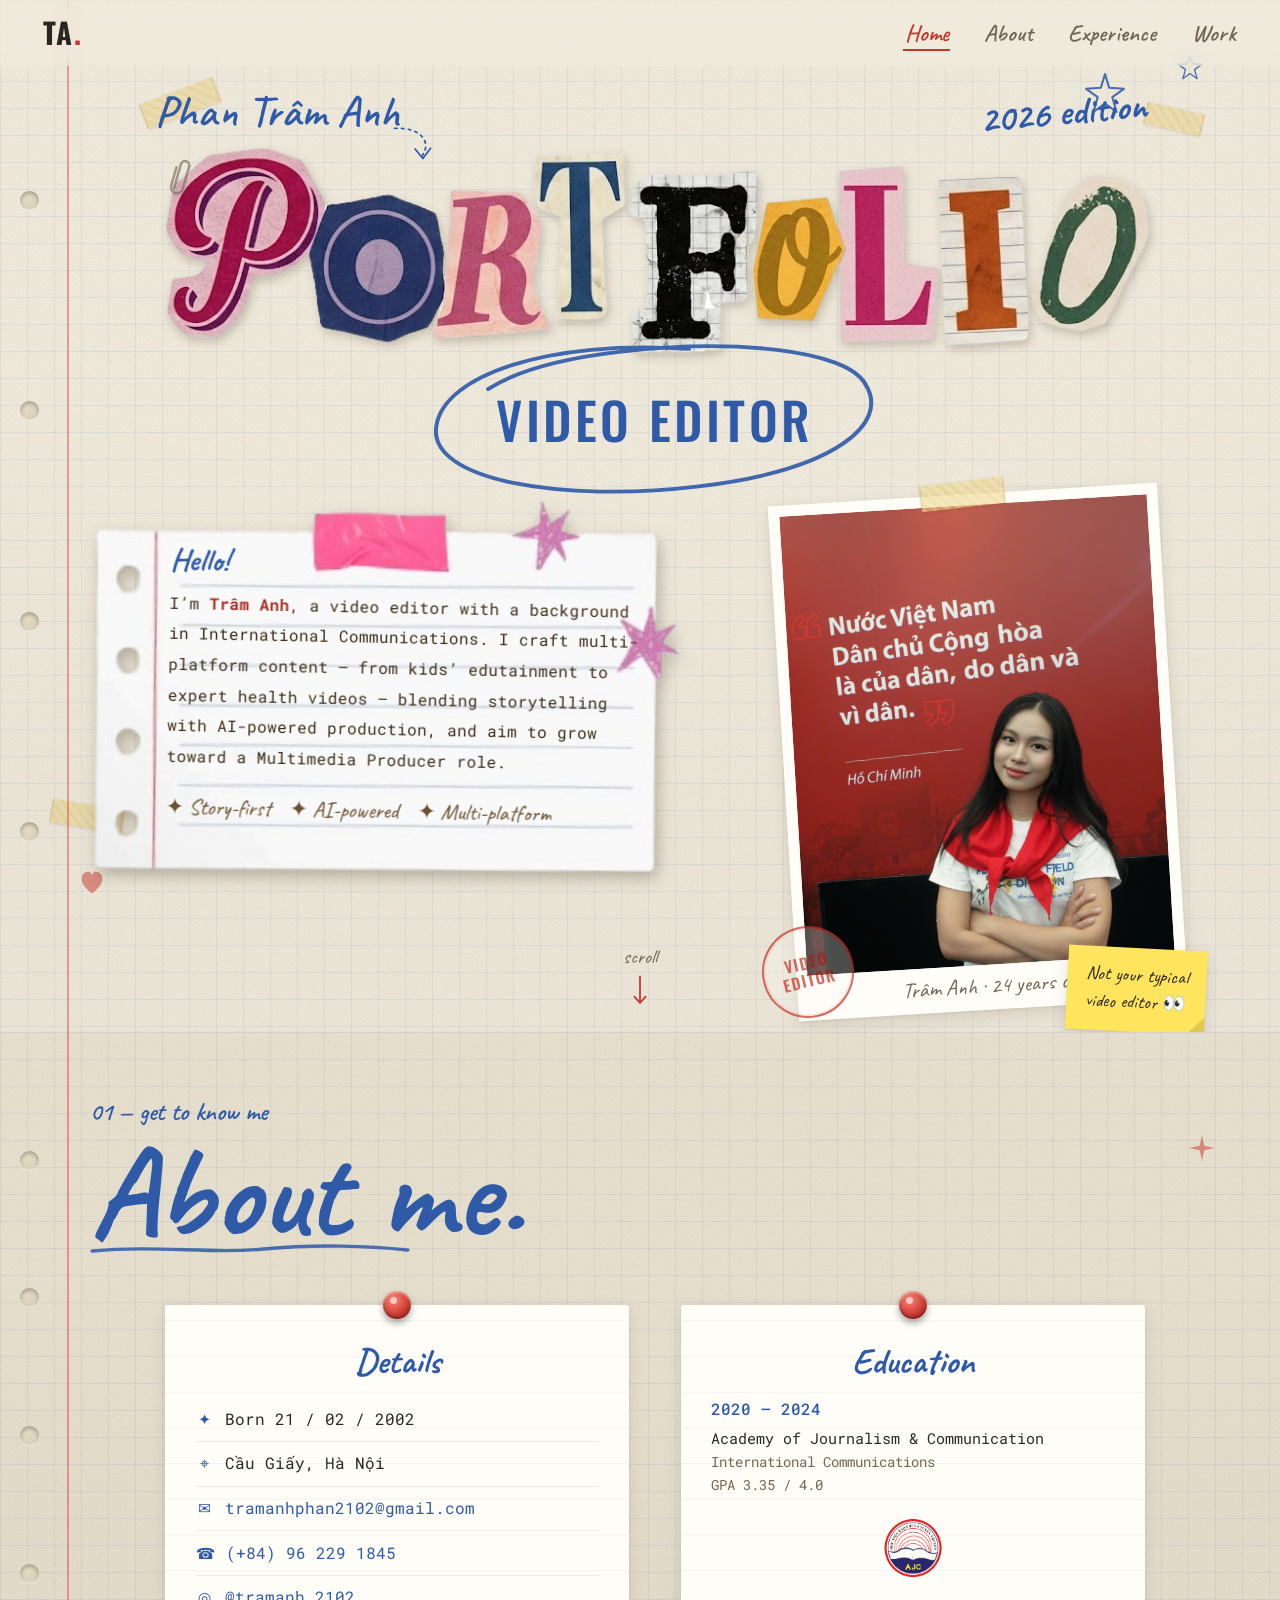
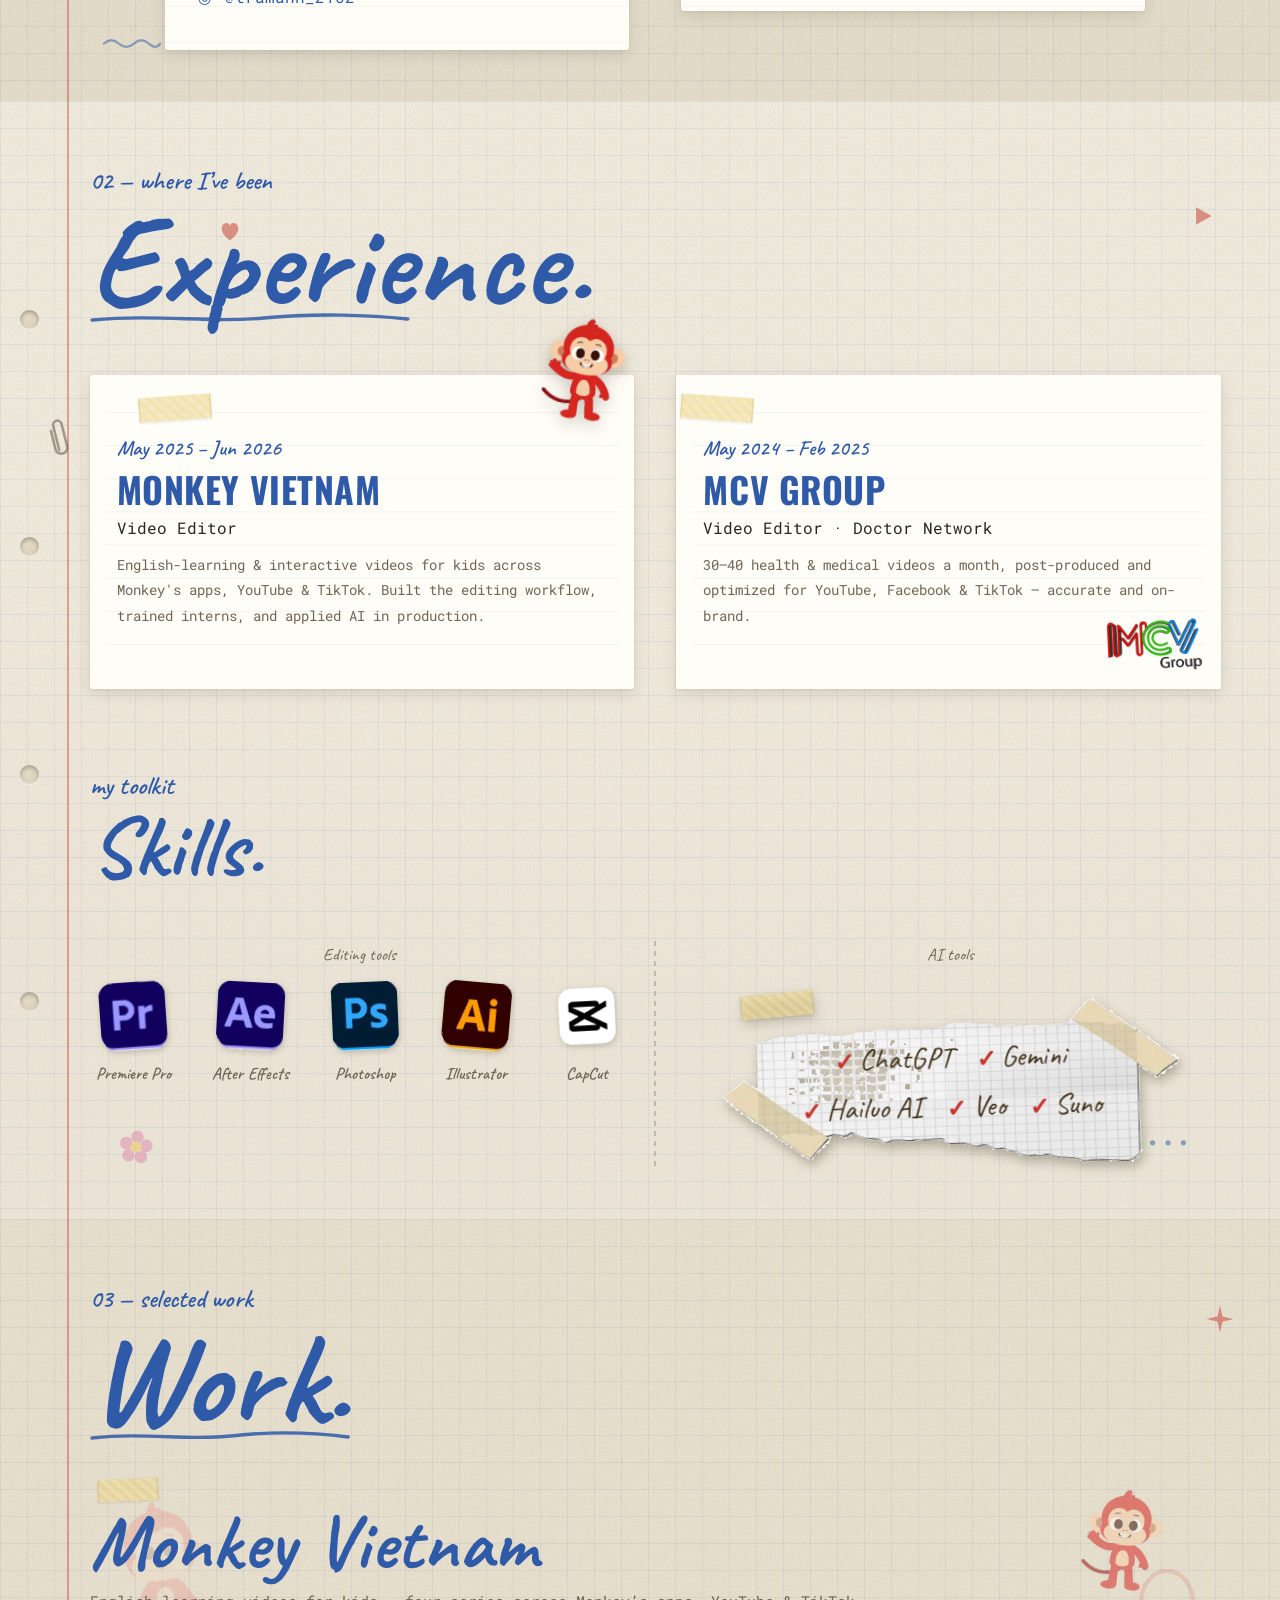
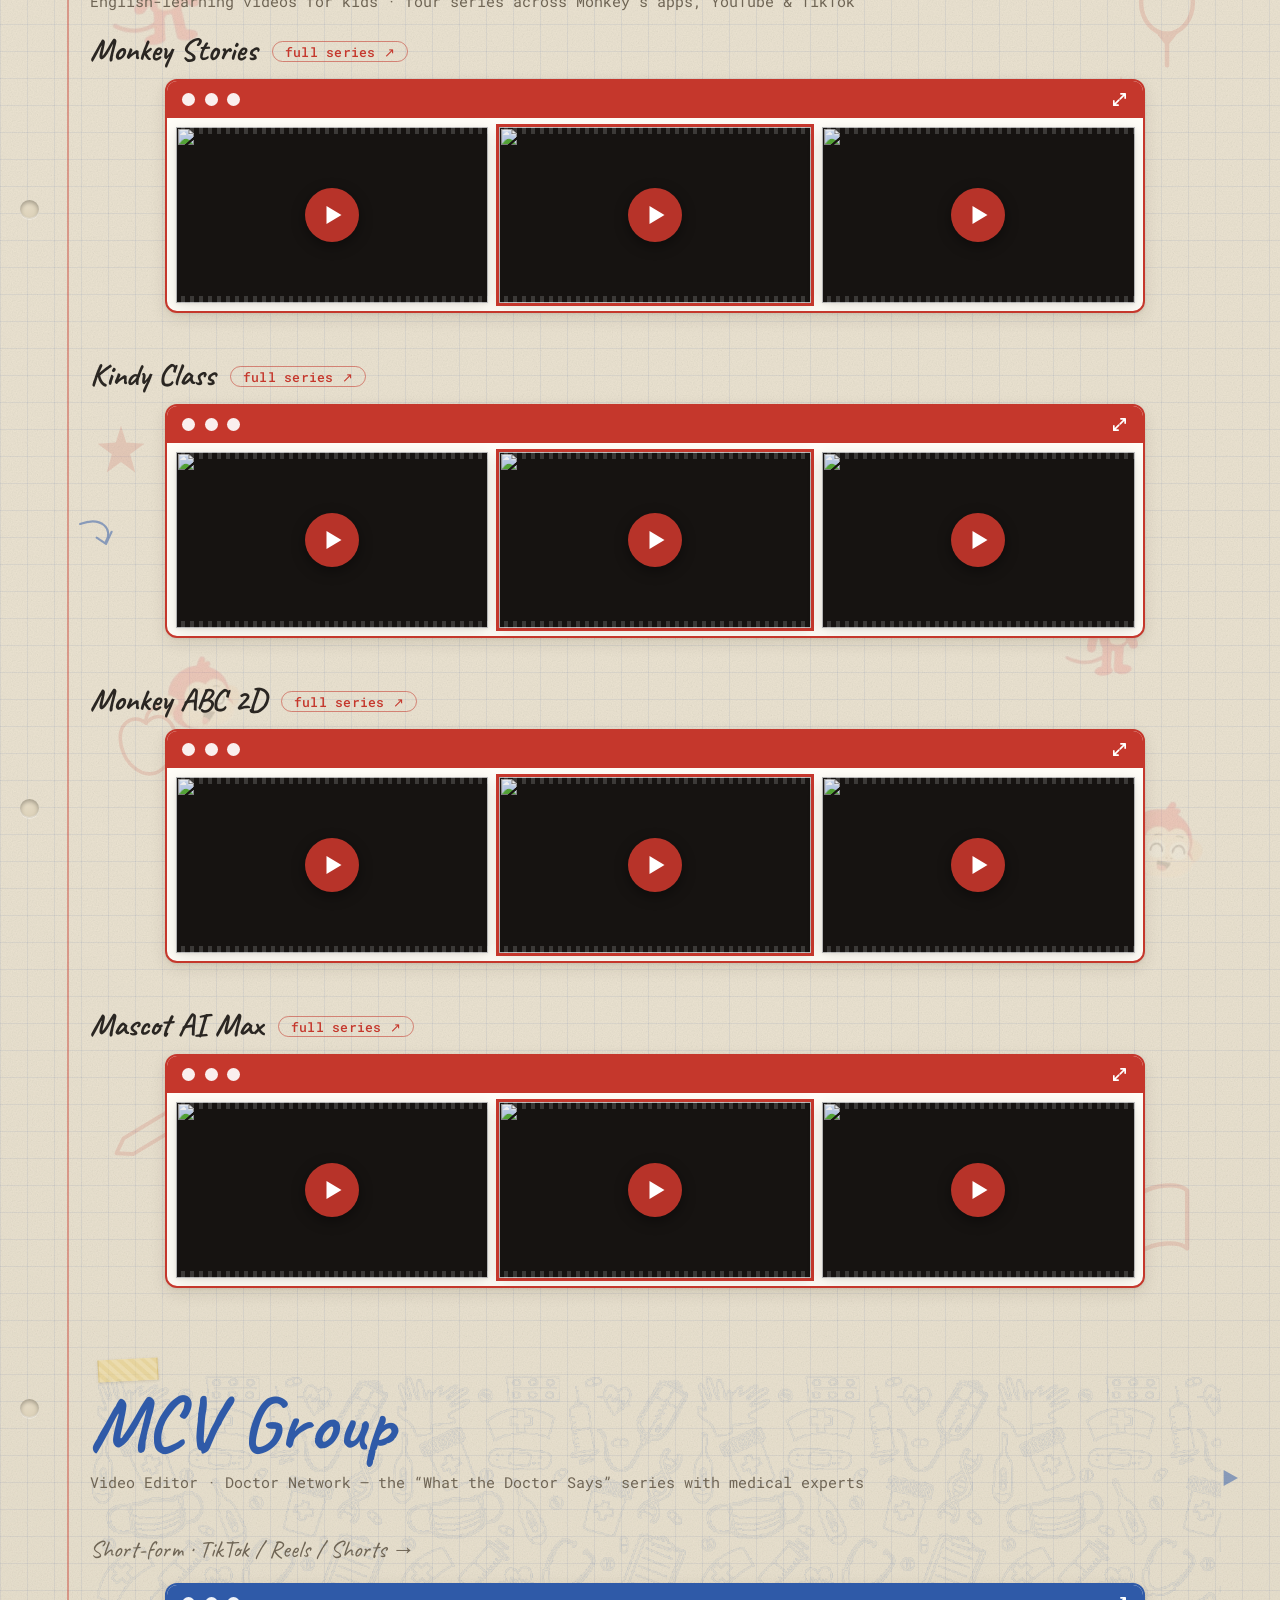
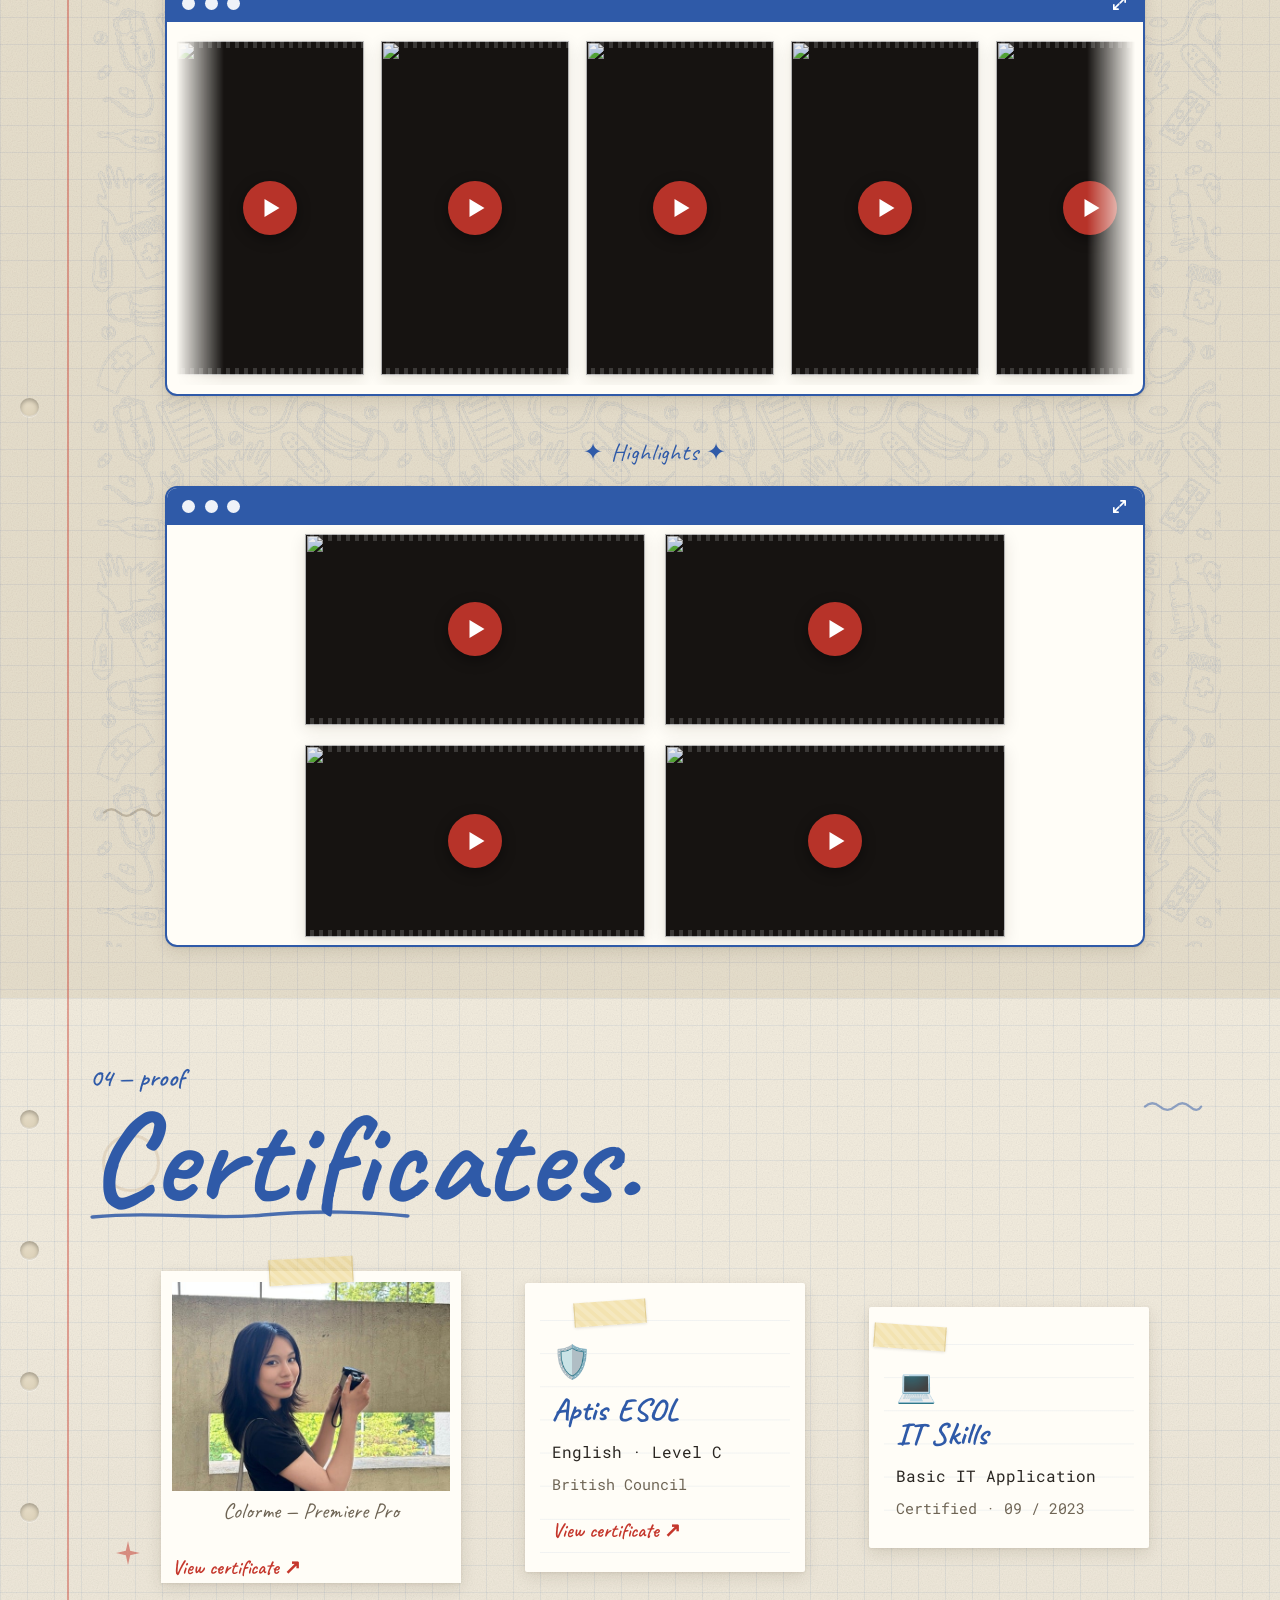
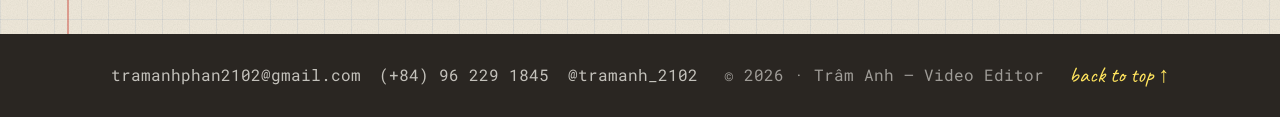
==== commit 502d89a0: "đá" ====
--- a/index.html
+++ b/index.html
@@ -13,11 +13,11 @@
   <meta property="og:type" content="website">
   <meta property="og:title" content="Trâm Anh · Video Editor — Portfolio 2026">
   <meta property="og:description" content="The portfolio of Trâm Anh — a video editor crafting emotion frame by frame. Showreel, experience and selected work.">
-  <meta property="og:image" content="images/avatar.jpg">
+  <meta property="og:image" content="images/photos/avatar.jpg">
   <meta name="twitter:card" content="summary_large_image">
   <meta name="twitter:title" content="Trâm Anh · Video Editor — Portfolio 2026">
   <meta name="twitter:description" content="A video editor crafting emotion frame by frame.">
-  <meta name="twitter:image" content="images/avatar.jpg">
+  <meta name="twitter:image" content="images/photos/avatar.jpg">
 
   <link rel="preconnect" href="https://fonts.googleapis.com">
   <link rel="preconnect" href="https://fonts.gstatic.com" crossorigin>
@@ -79,16 +79,8 @@
           <svg class="doodle doodle--dash" viewBox="0 0 72 46" aria-hidden="true"><path d="M4 6 C 34 4 48 22 36 38"/><path d="M28 30 L37 41 L46 29"/></svg>
         </p>
 
-        <h1 class="cutout" aria-label="Portfolio 2026">
-          <span class="ct ct--p" aria-hidden="true">P</span>
-          <span class="ct ct--o1" aria-hidden="true">o</span>
-          <span class="ct ct--r" aria-hidden="true">r</span>
-          <span class="ct ct--t" aria-hidden="true">t</span>
-          <span class="ct ct--f" aria-hidden="true">f</span>
-          <span class="ct ct--o2" aria-hidden="true">o</span>
-          <span class="ct ct--l" aria-hidden="true">l<svg class="crown" viewBox="0 0 50 36" aria-hidden="true"><path d="M4 32 L9 9 L18 22 L25 6 L32 22 L41 9 L46 32 Z"/></svg></span>
-          <span class="ct ct--i" aria-hidden="true">i</span>
-          <span class="ct ct--o3" aria-hidden="true">o</span>
+        <h1 class="cutout cutout--photo" aria-label="Portfolio 2026">
+          <img class="portfolio-img" src="images/title/portfolio.png" alt="" aria-hidden="true">
           <span class="year handwrite" aria-hidden="true">2026 edition</span>
         </h1>
         </div>
@@ -101,7 +93,6 @@
       <div class="cover-body">
         <div class="cover-info">
           <article class="card card--note nb-tilt-r">
-            <span class="tape tape--card tape--card-r" aria-hidden="true"></span>
             <h3 class="card-label handwrite">Hello!</h3>
             <p class="card-body typewriter">I’m <strong>Trâm Anh</strong>, a video editor with a background in International Communications. I craft multi-platform content — from kids’ edutainment to expert health videos — blending storytelling with AI-powered production, and aim to grow toward a Multimedia Producer role.</p>
             <ul class="trait-list handwrite">
@@ -115,7 +106,7 @@
         <div class="cover-aside">
           <figure class="polaroid polaroid--cover">
             <span class="tape tape--clip" aria-hidden="true"></span>
-            <div class="polaroid-img"><img src="images/avatar.jpg" alt="Portrait of Trâm Anh"></div>
+            <div class="polaroid-img"><img src="images/photos/avatar.jpg" alt="Portrait of Trâm Anh"></div>
             <figcaption class="polaroid-cap handwrite">Trâm Anh · 24 years old</figcaption>
           </figure>
 
@@ -173,7 +164,7 @@
           <p class="edu-school typewriter">Academy of Journalism &amp; Communication</p>
           <p class="edu-major typewriter">International Communications</p>
           <p class="edu-major typewriter">GPA 3.35 / 4.0</p>
-          <img class="note-logo" src="images/ajc.png" alt="Academy of Journalism &amp; Communication logo" loading="lazy">
+          <img class="note-logo" src="images/brand/ajc.png" alt="Academy of Journalism &amp; Communication logo" loading="lazy">
         </article>
       </div>
     </div>
@@ -207,7 +198,7 @@
           <h3 class="exp-co">Monkey Vietnam</h3>
           <p class="exp-role typewriter">Video Editor</p>
           <p class="exp-desc typewriter">English-learning &amp; interactive videos for kids across Monkey's apps, YouTube &amp; TikTok. Built the editing workflow, trained interns, and applied AI in production.</p>
-          <img class="exp-mascot" src="images/monkey_max.png" alt="" aria-hidden="true" loading="lazy" decoding="async">
+          <img class="exp-mascot" src="images/mascot/monkey_max.png" alt="" aria-hidden="true" loading="lazy" decoding="async">
         </li>
 
         <li class="card card--exp card--mcv reveal nb-tilt-r">
@@ -216,7 +207,7 @@
           <h3 class="exp-co">MCV Group</h3>
           <p class="exp-role typewriter">Video Editor · Doctor Network</p>
           <p class="exp-desc typewriter">30–40 health &amp; medical videos a month, post-produced and optimized for YouTube, Facebook &amp; TikTok — accurate and on-brand.</p>
-          <img class="exp-logo" src="images/mcv-logo.png" alt="MCV Group logo" loading="lazy">
+          <img class="exp-logo" src="images/brand/mcv-logo.png" alt="MCV Group logo" loading="lazy">
         </li>
       </ol>
 
@@ -231,11 +222,11 @@
         <div class="sk-col">
           <p class="sk-group-label handwrite">Editing tools</p>
           <ul class="skills">
-            <li class="sk-icon"><span class="sk-sticker sk-pr">Pr</span><span class="sk-name handwrite">Premiere Pro</span></li>
-            <li class="sk-icon"><span class="sk-sticker sk-ae">Ae</span><span class="sk-name handwrite">After Effects</span></li>
-            <li class="sk-icon"><span class="sk-sticker sk-ps">Ps</span><span class="sk-name handwrite">Photoshop</span></li>
-            <li class="sk-icon"><span class="sk-sticker sk-ai">Ai</span><span class="sk-name handwrite">Illustrator</span></li>
-            <li class="sk-icon"><span class="sk-sticker sk-cc">CC</span><span class="sk-name handwrite">CapCut</span></li>
+            <li class="sk-icon"><span class="sk-sticker sk-img"><img class="sk-logo" src="images/skills/skill-pr.png" alt="" loading="lazy" decoding="async"></span><span class="sk-name handwrite">Premiere Pro</span></li>
+            <li class="sk-icon"><span class="sk-sticker sk-img"><img class="sk-logo" src="images/skills/skill-ae.png" alt="" loading="lazy" decoding="async"></span><span class="sk-name handwrite">After Effects</span></li>
+            <li class="sk-icon"><span class="sk-sticker sk-img"><img class="sk-logo" src="images/skills/skill-ps.png" alt="" loading="lazy" decoding="async"></span><span class="sk-name handwrite">Photoshop</span></li>
+            <li class="sk-icon"><span class="sk-sticker sk-img"><img class="sk-logo" src="images/skills/skill-ai.png" alt="" loading="lazy" decoding="async"></span><span class="sk-name handwrite">Illustrator</span></li>
+            <li class="sk-icon"><span class="sk-sticker sk-img"><img class="sk-logo" src="images/skills/capcut-logo.png" alt="" loading="lazy" decoding="async"></span><span class="sk-name handwrite">CapCut</span></li>
           </ul>
         </div>
 
@@ -243,13 +234,16 @@
 
         <div class="sk-col">
           <p class="sk-group-label handwrite">AI tools</p>
-          <ul class="skills">
-            <li class="sk-icon"><span class="sk-sticker sk-gpt">GPT</span><span class="sk-name handwrite">ChatGPT</span></li>
-            <li class="sk-icon"><span class="sk-sticker sk-gem">GEM</span><span class="sk-name handwrite">Gemini</span></li>
-            <li class="sk-icon"><span class="sk-sticker sk-hai">HAI</span><span class="sk-name handwrite">Hailuo AI</span></li>
-            <li class="sk-icon"><span class="sk-sticker sk-veo">VEO</span><span class="sk-name handwrite">Veo</span></li>
-            <li class="sk-icon"><span class="sk-sticker sk-sno">♫</span><span class="sk-name handwrite">Suno</span></li>
-          </ul>
+          <div class="ai-paper">
+            <span class="tape tape--card" aria-hidden="true"></span>
+            <ul class="ai-list handwrite">
+              <li>ChatGPT</li>
+              <li>Gemini</li>
+              <li>Hailuo AI</li>
+              <li>Veo</li>
+              <li>Suno</li>
+            </ul>
+          </div>
         </div>
       </div>
     </div>
@@ -276,18 +270,19 @@
 
       <!-- Monkey Vietnam -->
       <article class="proj proj--monkey reveal">
-        <img class="proj-mascot" src="images/monkey_max.png" alt="" aria-hidden="true" loading="lazy" decoding="async">
-
-        <span class="proj-bg" style="top:.5rem; left:1%; width:128px; transform:rotate(-8deg); color:var(--red)" aria-hidden="true"><svg viewBox="0 0 64 64"><circle cx="32" cy="34" r="20"/><circle cx="12" cy="30" r="7"/><circle cx="52" cy="30" r="7"/><circle cx="25" cy="33" r="2.6"/><circle cx="39" cy="33" r="2.6"/><path d="M24 42 Q32 49 40 42"/></svg></span>
+        <img class="proj-mascot" src="images/mascot/monkey_max.png" alt="" aria-hidden="true" loading="lazy" decoding="async">
+
+        <span class="proj-bg" style="top:.5rem; left:1%; width:118px; transform:rotate(-8deg)" aria-hidden="true"><img src="images/mascot/max-1.png" alt="" loading="lazy" decoding="async"></span>
         <span class="proj-bg" style="top:4.5rem; right:1.5%; width:74px; color:var(--red)" aria-hidden="true"><svg viewBox="0 0 40 56"><ellipse cx="20" cy="18" rx="14" ry="17"/><path d="M20 35 V52"/><path d="M16 35 L20 40 L24 35"/></svg></span>
         <span class="proj-bg" style="bottom:7rem; left:1.5%; width:104px; transform:rotate(14deg); color:var(--red)" aria-hidden="true"><svg viewBox="0 0 64 64"><path d="M14 50 L44 20 L52 28 L22 58 L12 60 Z"/><path d="M44 20 L48 16 L56 24 L52 28"/></svg></span>
         <span class="proj-bg" style="bottom:1.5rem; right:2%; width:116px; color:var(--red)" aria-hidden="true"><svg viewBox="0 0 64 48"><path d="M32 10 C24 4 10 4 6 8 V40 C10 36 24 36 32 42 C40 36 54 36 58 40 V8 C54 4 40 4 32 10 Z"/><path d="M32 10 V42"/></svg></span>
         <span class="proj-bg is-fill" style="top:38%; left:.5%; width:52px; color:var(--red)" aria-hidden="true"><svg viewBox="0 0 40 40"><path d="M20 2 L24 15 L38 16 L27 24 L31 38 L20 30 L9 38 L13 24 L2 16 L16 15 Z"/></svg></span>
-        <span class="proj-bg" style="bottom:30%; right:1%; width:112px; transform:rotate(6deg); color:var(--red)" aria-hidden="true"><svg viewBox="0 0 64 64"><circle cx="32" cy="34" r="20"/><circle cx="12" cy="30" r="7"/><circle cx="52" cy="30" r="7"/><path d="M22 31 q3 -4 6 0 M36 31 q3 -4 6 0"/><path d="M24 40 Q32 50 40 40"/></svg></span>
+        <span class="proj-bg" style="bottom:29%; right:1%; width:104px; transform:rotate(6deg)" aria-hidden="true"><img src="images/mascot/max-6.png" alt="" loading="lazy" decoding="async"></span>
         <span class="proj-bg" style="top:58%; left:2%; width:72px; transform:rotate(-6deg); color:var(--red)" aria-hidden="true"><svg viewBox="0 0 48 52"><path d="M24 14 C16 6 4 12 6 28 C8 42 18 48 24 48 C30 48 40 42 42 28 C44 12 32 6 24 14 Z"/><path d="M24 14 C24 8 28 4 33 4"/></svg></span>
         <span class="proj-bg is-fill" style="top:13%; right:7%; width:40px; color:var(--red)" aria-hidden="true"><svg viewBox="0 0 40 40"><path d="M20 2 L24 15 L38 16 L27 24 L31 38 L20 30 L9 38 L13 24 L2 16 L16 15 Z"/></svg></span>
-        <span class="proj-bg" style="bottom:42%; left:6%; width:64px; transform:rotate(-10deg); color:var(--red)" aria-hidden="true"><svg viewBox="0 0 40 56"><ellipse cx="20" cy="18" rx="14" ry="17"/><path d="M20 35 V52"/><path d="M16 35 L20 40 L24 35"/></svg></span>
-        <span class="proj-bg" style="top:48%; right:6%; width:84px; transform:rotate(-5deg); color:var(--red)" aria-hidden="true"><svg viewBox="0 0 64 64"><circle cx="32" cy="34" r="20"/><circle cx="12" cy="30" r="7"/><circle cx="52" cy="30" r="7"/><circle cx="25" cy="33" r="2.6"/><circle cx="39" cy="33" r="2.6"/><path d="M24 42 Q32 49 40 42"/></svg></span>
+        <span class="proj-bg" style="bottom:40%; left:5.5%; width:92px; transform:rotate(-10deg)" aria-hidden="true"><img src="images/mascot/max-9.png" alt="" loading="lazy" decoding="async"></span>
+        <span class="proj-bg" style="top:47%; right:6%; width:96px; transform:rotate(-5deg)" aria-hidden="true"><img src="images/mascot/max-3.png" alt="" loading="lazy" decoding="async"></span>
+        <span class="proj-bg" style="top:16%; left:18%; width:86px; transform:rotate(9deg)" aria-hidden="true"><img src="images/mascot/max-11.png" alt="" loading="lazy" decoding="async"></span>
 
         <div class="proj-head">
           <span class="tape tape--proj" aria-hidden="true"></span>
@@ -366,16 +361,7 @@
 
       <!-- MCV Group -->
       <article class="proj proj--mcv reveal">
-        <span class="proj-bg is-fill" style="top:.5rem; left:1.5%; width:66px; color:var(--blue)" aria-hidden="true"><svg viewBox="0 0 48 48"><path d="M19 6 H29 V19 H42 V29 H29 V42 H19 V29 H6 V19 H19 Z"/></svg></span>
-        <span class="proj-bg" style="top:4.5rem; right:1.5%; width:122px; color:var(--blue)" aria-hidden="true"><svg viewBox="0 0 80 40"><path d="M2 20 H22 L30 6 L40 34 L48 20 H78"/></svg></span>
-        <span class="proj-bg" style="bottom:6rem; left:1.5%; width:90px; color:var(--blue)" aria-hidden="true"><svg viewBox="0 0 56 60"><path d="M14 5 V22 a14 14 0 0 0 28 0 V5"/><path d="M28 36 V46 a8 8 0 0 0 16 0"/><circle cx="48" cy="44" r="6"/></svg></span>
-        <span class="proj-bg" style="bottom:1.5rem; right:2.5%; width:92px; transform:rotate(18deg); color:var(--blue)" aria-hidden="true"><svg viewBox="0 0 56 32"><rect x="2" y="6" width="52" height="20" rx="10"/><path d="M28 6 V26"/></svg></span>
-        <span class="proj-bg" style="top:42%; left:.8%; width:68px; color:var(--blue)" aria-hidden="true"><svg viewBox="0 0 48 44"><path d="M24 40 C2 24 6 8 16 8 C20 8 24 12 24 16 C24 12 28 8 32 8 C42 8 46 24 24 40 Z"/><path d="M24 18 V28 M19 23 H29"/></svg></span>
-        <span class="proj-bg" style="bottom:31%; right:1.5%; width:62px; color:var(--blue)" aria-hidden="true"><svg viewBox="0 0 44 52"><path d="M22 6 C12 0 4 6 4 18 C4 30 8 48 14 48 C18 48 18 36 22 36 C26 36 26 48 30 48 C36 48 40 30 40 18 C40 6 32 0 22 6 Z"/></svg></span>
-        <span class="proj-bg" style="top:15%; right:7%; width:56px; color:var(--blue)" aria-hidden="true"><svg viewBox="0 0 48 48"><circle cx="24" cy="24" r="20"/><path d="M24 13 V35 M13 24 H35"/></svg></span>
-        <span class="proj-bg" style="top:60%; left:5%; width:80px; transform:rotate(-12deg); color:var(--blue)" aria-hidden="true"><svg viewBox="0 0 56 32"><rect x="2" y="6" width="52" height="20" rx="10"/><path d="M28 6 V26"/></svg></span>
-        <span class="proj-bg is-fill" style="bottom:44%; left:7%; width:46px; color:var(--blue)" aria-hidden="true"><svg viewBox="0 0 48 48"><path d="M19 6 H29 V19 H42 V29 H29 V42 H19 V29 H6 V19 H19 Z"/></svg></span>
-        <span class="proj-bg" style="bottom:13%; right:6.5%; width:100px; color:var(--blue)" aria-hidden="true"><svg viewBox="0 0 80 40"><path d="M2 20 H22 L30 6 L40 34 L48 20 H78"/></svg></span>
+        <span class="proj-bg proj-bg--tile proj-bg--mcv" aria-hidden="true"></span>
 
         <div class="proj-head">
           <span class="tape tape--proj" aria-hidden="true"></span>
@@ -421,29 +407,8 @@
             <div class="vid-grid vid-grid--center">
               <button class="film film-h" data-yt="Bb7kRSqk-po" aria-label="Play highlight video 1"><img class="film-thumb" src="https://i.ytimg.com/vi/Bb7kRSqk-po/hqdefault.jpg" alt="" loading="lazy"><span class="film-play" aria-hidden="true"></span></button>
               <button class="film film-h" data-yt="K-BLge1xzfw" aria-label="Play highlight video 2"><img class="film-thumb" src="https://i.ytimg.com/vi/K-BLge1xzfw/hqdefault.jpg" alt="" loading="lazy"><span class="film-play" aria-hidden="true"></span></button>
-              <button class="film film-h" data-yt="jgtbyfaPO4Y" aria-label="Play highlight video 3"><img class="film-thumb" src="https://i.ytimg.com/vi/jgtbyfaPO4Y/hqdefault.jpg" alt="" loading="lazy"><span class="film-play" aria-hidden="true"></span></button>
-            </div>
-          </div>
-        </div>
-      </article>
-
-      <!-- External Projects -->
-      <article class="proj reveal">
-        <div class="proj-head">
-          <span class="tape tape--proj" aria-hidden="true"></span>
-          <h3 class="proj-title">External Projects</h3>
-          <p class="proj-sub typewriter">Showreels from freelance &amp; collaboration work beyond my main roles</p>
-        </div>
-
-        <div class="browser">
-          <div class="browser-bar" aria-hidden="true">
-            <span class="browser-dot"></span><span class="browser-dot"></span><span class="browser-dot"></span>
-            <svg class="browser-expand" viewBox="0 0 24 24" aria-hidden="true"><path d="M14 4 H20 V10 M20 4 L13 11 M10 20 H4 V14 M4 20 L11 13"/></svg>
-          </div>
-          <div class="browser-body">
-            <div class="vid-grid vid-grid--center">
-              <button class="film film-h" data-yt="fLRg3Di6xtQ" aria-label="Play external project showreel 1"><img class="film-thumb" src="https://i.ytimg.com/vi/fLRg3Di6xtQ/hqdefault.jpg" alt="" loading="lazy"><span class="film-play" aria-hidden="true"></span></button>
-              <button class="film film-h" data-yt="AnFE_XLIDwE" aria-label="Play external project showreel 2"><img class="film-thumb" src="https://i.ytimg.com/vi/AnFE_XLIDwE/hqdefault.jpg" alt="" loading="lazy"><span class="film-play" aria-hidden="true"></span></button>
+              <button class="film film-h" data-yt="fLRg3Di6xtQ" aria-label="Play highlight video 3"><img class="film-thumb" src="https://i.ytimg.com/vi/fLRg3Di6xtQ/hqdefault.jpg" alt="" loading="lazy"><span class="film-play" aria-hidden="true"></span></button>
+              <button class="film film-h" data-yt="AnFE_XLIDwE" aria-label="Play highlight video 4"><img class="film-thumb" src="https://i.ytimg.com/vi/AnFE_XLIDwE/hqdefault.jpg" alt="" loading="lazy"><span class="film-play" aria-hidden="true"></span></button>
             </div>
           </div>
         </div>
@@ -472,7 +437,7 @@
       <div class="certs-row">
         <figure class="polaroid polaroid--cert reveal nb-tilt-l">
           <span class="tape tape--clip" aria-hidden="true"></span>
-          <div class="polaroid-img"><img src="images/cert-premiere.jpg" alt="Colorme Premiere Pro certificate"></div>
+          <div class="polaroid-img"><img src="images/photos/cert-premiere.jpg" alt="Colorme Premiere Pro certificate"></div>
           <figcaption class="polaroid-cap handwrite">Colorme — Premiere Pro</figcaption>
           <a href="https://colorme.vn/digitalcertificate/99251" target="_blank" rel="noopener" class="cert-link handwrite">View certificate ↗</a>
         </figure>
--- a/style.css
+++ b/style.css
@@ -308,6 +308,7 @@
 }
 
 .polaroid--cover { width: clamp(260px, 33vw, 390px); transform: rotate(-3.5deg); }
+
 .polaroid--cover .polaroid-img { aspect-ratio: 4 / 5; }
 .polaroid--cert  { width: clamp(230px, 28vw, 270px); }
 .polaroid--cert  .polaroid-img { aspect-ratio: 4 / 3; }
@@ -370,6 +371,19 @@
 .card > * { position: relative; z-index: 1; }
 .card:hover { transform: translateY(-4px) rotate(0deg); box-shadow: var(--sh-3); }
 
+/* Hero "Hello" card on a real kraft-paper scrap */
+.card--note {
+  background: url("images/notes/note-1.png") center/100% 100% no-repeat;
+  box-shadow: none; border-radius: 0;
+  filter: drop-shadow(3px 6px 8px rgba(45, 33, 12, .3));
+  padding: clamp(2.4rem, 5vw, 3.2rem) clamp(2rem, 4vw, 2.6rem) clamp(2.2rem, 4.4vw, 2.9rem) clamp(3.4rem, 8vw, 4.6rem);
+}
+.card--note::before { display: none; }
+.card--note:hover { box-shadow: none; }
+.card--note .card-body { color: #3c2d17; }
+.card--note .card-body strong { color: var(--red-deep); }
+.card--note .trait-list li { color: #6a5230; }
+
 .card-label { font-size: 1.85rem; font-weight: 700; color: var(--blue); line-height: 1; margin-bottom: .7rem; }
 .card-body  { font-family: 'Roboto Mono', monospace; font-size: .95rem; line-height: 1.9; color: var(--ink); }
 .card-body strong { color: var(--red-deep); }
@@ -409,8 +423,8 @@
 .cover-wrap { width: 100%; }
 
 /* ── title lockup ── */
-.cover-head { position: relative; margin-bottom: clamp(.8rem, 2vw, 1.5rem); text-align: center; }
-.title-lockup { display: inline-block; text-align: left; }
+.cover-head { position: relative; margin-bottom: clamp(.8rem, 2vw, 1.5rem); display: flex; flex-direction: column; align-items: center; text-align: center; }
+.title-lockup { display: block; width: max-content; max-width: 100%; text-align: left; }
 
 .collage-pre {
   position: relative; display: inline-block;
@@ -452,6 +466,18 @@
   mix-blend-mode: multiply; opacity: .32;
 }
 .cutout:hover .ct { transform: rotate(0) translateY(0); }
+
+/* image-based cut-out title (single ready-made "Portfolio" collage) */
+.cutout--photo { position: relative; justify-content: center; gap: 0; }
+.cutout--photo .year { position: absolute; right: .2em; bottom: 100%; margin: 0 0 .15em; }
+.portfolio-img {
+  width: clamp(350px, 100vw, 1000px);
+height: auto;
+display: block;
+  filter: drop-shadow(2px 4px 5px rgba(45, 33, 12, .22));
+  transition: transform .35s var(--ease);
+}
+.cutout--photo:hover .portfolio-img { transform: rotate(-1deg) scale(1.01); }
 
 .ct--p  { font-family: 'Abril Fatface', serif;     background-color: #ece3cf; color: #5a61c4; transform: rotate(-5deg) translateY(2%);  clip-path: polygon(4% 7%,26% 0,52% 6%,78% 0,100% 8%,96% 34%,100% 66%,96% 94%,72% 100%,46% 95%,20% 100%,3% 92%,0 60%,4% 32%); }
 .ct--o1 { font-family: 'Anton', sans-serif;         background-color: #2f7e86; background-image: repeating-radial-gradient(circle at 50% 45%, rgba(0,0,0,.18) 0 1.5px, transparent 1.5px 6px), url("data:image/svg+xml,%3Csvg xmlns='http://www.w3.org/2000/svg' width='120' height='120'%3E%3Cfilter id='g'%3E%3CfeTurbulence type='fractalNoise' baseFrequency='0.9' numOctaves='2' stitchTiles='stitch'/%3E%3CfeColorMatrix type='saturate' values='0'/%3E%3C/filter%3E%3Crect width='100%25' height='100%25' filter='url(%23g)' opacity='0.5'/%3E%3C/svg%3E"); background-blend-mode: multiply, multiply; background-size: auto, 110px 110px; transform: rotate(4deg)  translateY(9%);  border-radius: 46% 54% 52% 48% / 50% 48% 52% 50%; }
@@ -668,17 +694,34 @@
 .sk-icon:hover .sk-sticker { transform: rotate(0) scale(1.12) !important; filter: url(#sk-rough) drop-shadow(2px 4px 6px rgba(45,33,12,.28)); }
 .sk-name { font-size: 1rem; font-weight: 600; color: var(--ink-soft); }
 
-/* ink colors per tool */
-.sk-pr  { color: #5C2D9A; }
-.sk-ae  { color: #3A2A6E; }
-.sk-ps  { color: #1B5FA6; }
-.sk-ai  { color: #C76B00; }
-.sk-cc  { color: #1A1A1A; }
-.sk-gpt { color: #10A37F; }
-.sk-gem { color: #4285F4; }
-.sk-hai { color: #7C3AED; }
-.sk-veo { color: #EA4335; }
-.sk-sno { color: #2A2A2A; font-size: 1.8rem; }
+/* real logo tiles (image / svg) — no paper badge, just the icon */
+.sk-sticker.sk-img {
+  background: none; border: none; padding: 0; overflow: visible;
+  filter: drop-shadow(1px 2px 3px rgba(45, 33, 12, .22));
+}
+.sk-sticker.sk-img .sk-logo { width: 100%; height: 100%; object-fit: contain; display: block; }
+.sk-icon:hover .sk-sticker.sk-img { filter: drop-shadow(2px 4px 7px rgba(45, 33, 12, .3)); }
+
+/* AI tools written across a real torn-paper scrap (image) */
+.ai-paper {
+  position: relative; margin-top: 1.1rem; max-width: min(100%, 460px);
+  padding: 2.1rem 2.6rem 2.3rem; transform: rotate(-1.4deg);
+  background: url("images/notes/note-ai.png") center/100% 100% no-repeat;
+  filter: drop-shadow(2px 5px 6px rgba(45, 33, 12, .32));
+}
+.ai-list {
+  position: relative; z-index: 1;
+  list-style: none; display: flex; flex-wrap: wrap; align-items: baseline;
+  gap: .3rem 1.4rem; justify-content: center;
+}
+.ai-list li {
+  position: relative; padding-left: 1.5rem;
+  font-size: clamp(1.45rem, 2.3vw, 1.78rem); line-height: 1.5; color: #43321a;
+}
+.ai-list li::before {
+  content: "✓"; position: absolute; left: 0; top: .12em;
+  color: var(--red); font-weight: 700; font-family: 'Oswald', sans-serif; font-size: .82em;
+}
 
 /* ─── CERTIFICATES ──────────────────────────────────────────── */
 .certs-row { display: flex; flex-wrap: wrap; justify-content: center; gap: clamp(2rem, 5vw, 4.5rem); align-items: center; }
@@ -699,6 +742,13 @@
 .proj-bg { position: absolute; z-index: -1; pointer-events: none; opacity: .14; }
 .proj-bg svg { width: 100%; height: 100%; display: block; fill: none; stroke: currentColor; stroke-width: 2.4; stroke-linecap: round; stroke-linejoin: round; }
 .proj-bg.is-fill svg { fill: currentColor; stroke: none; }
+.proj-bg img { width: 100%; height: auto; display: block; }
+.proj-bg--tile { inset: 0; width: auto; height: auto; }
+.proj-bg--mcv {
+  opacity: .12;
+  background: url("images/patterns/mcv-doodles.png") repeat;
+  background-size: 300px auto;
+}
 @media (max-width: 760px) { .proj-bg { display: none; } }
 .proj-mascot {
   position: absolute; right: clamp(.5rem, 3vw, 3rem); top: -.5rem;
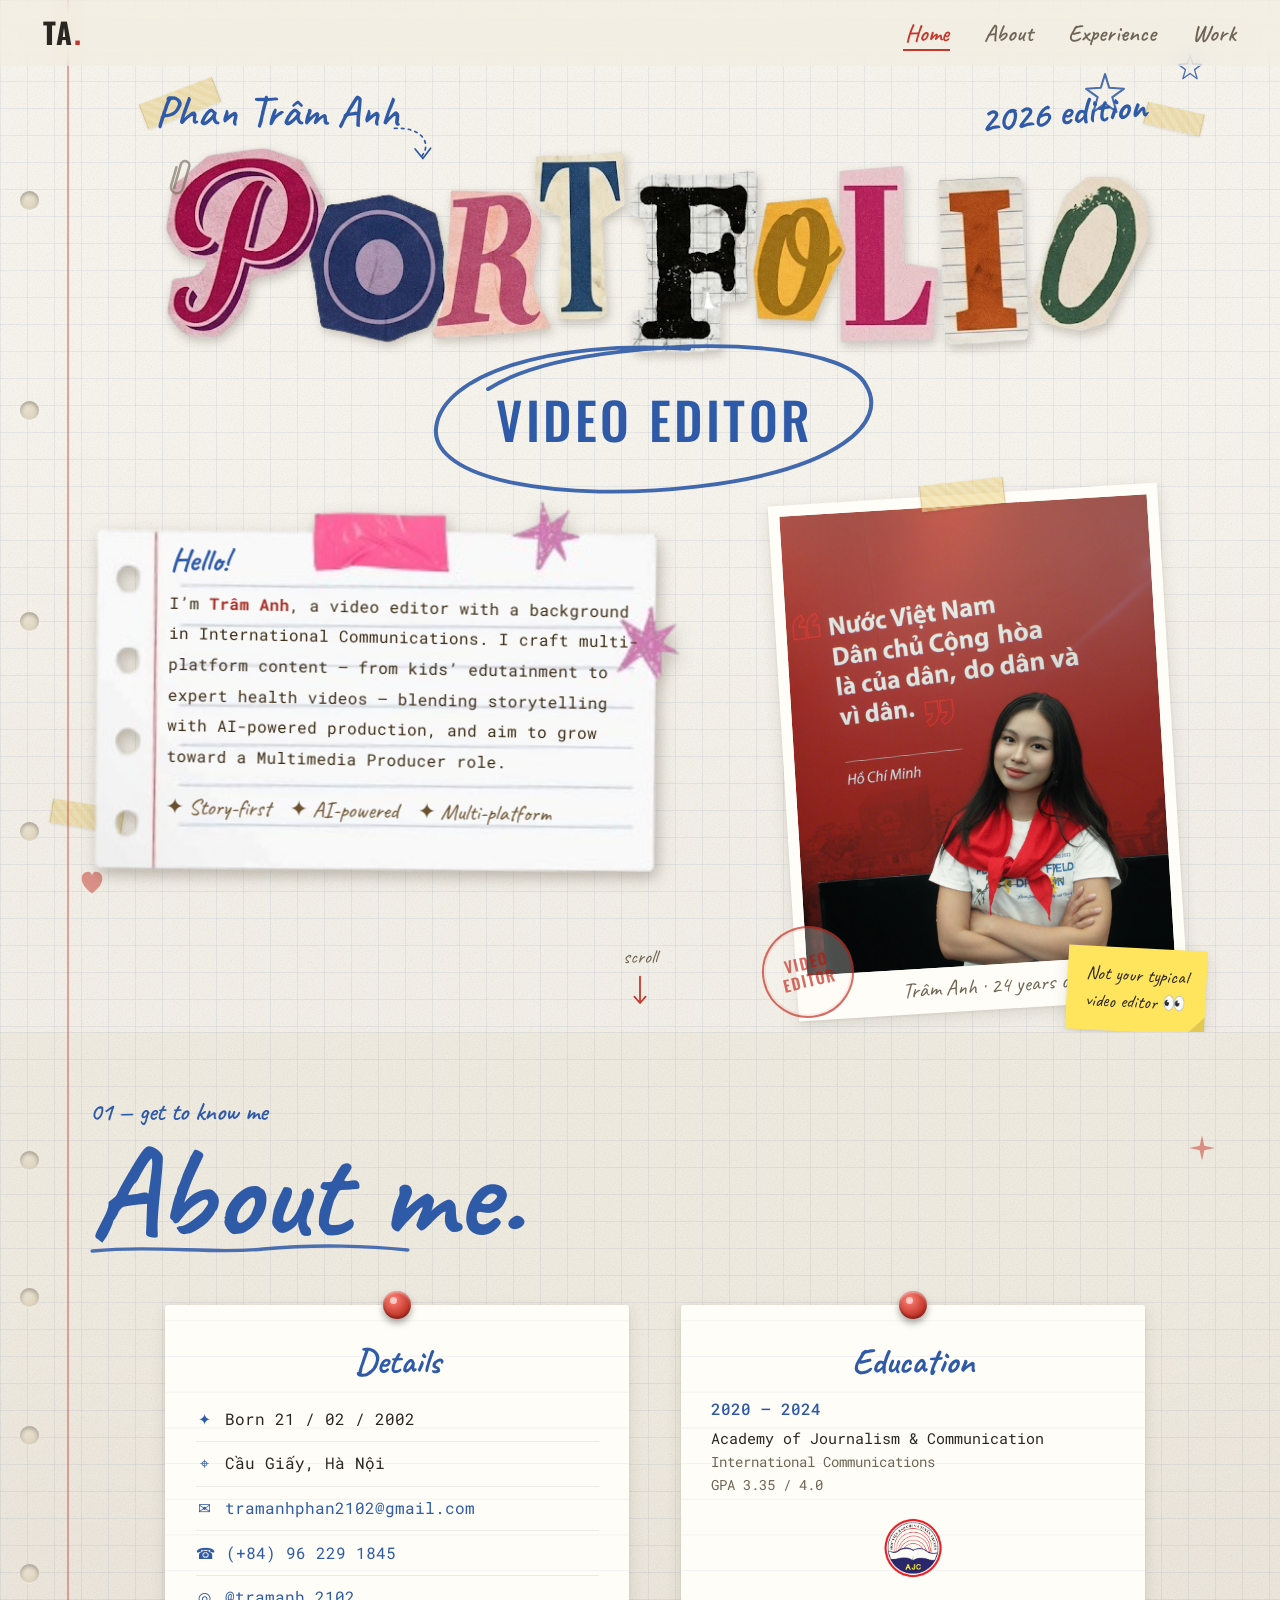
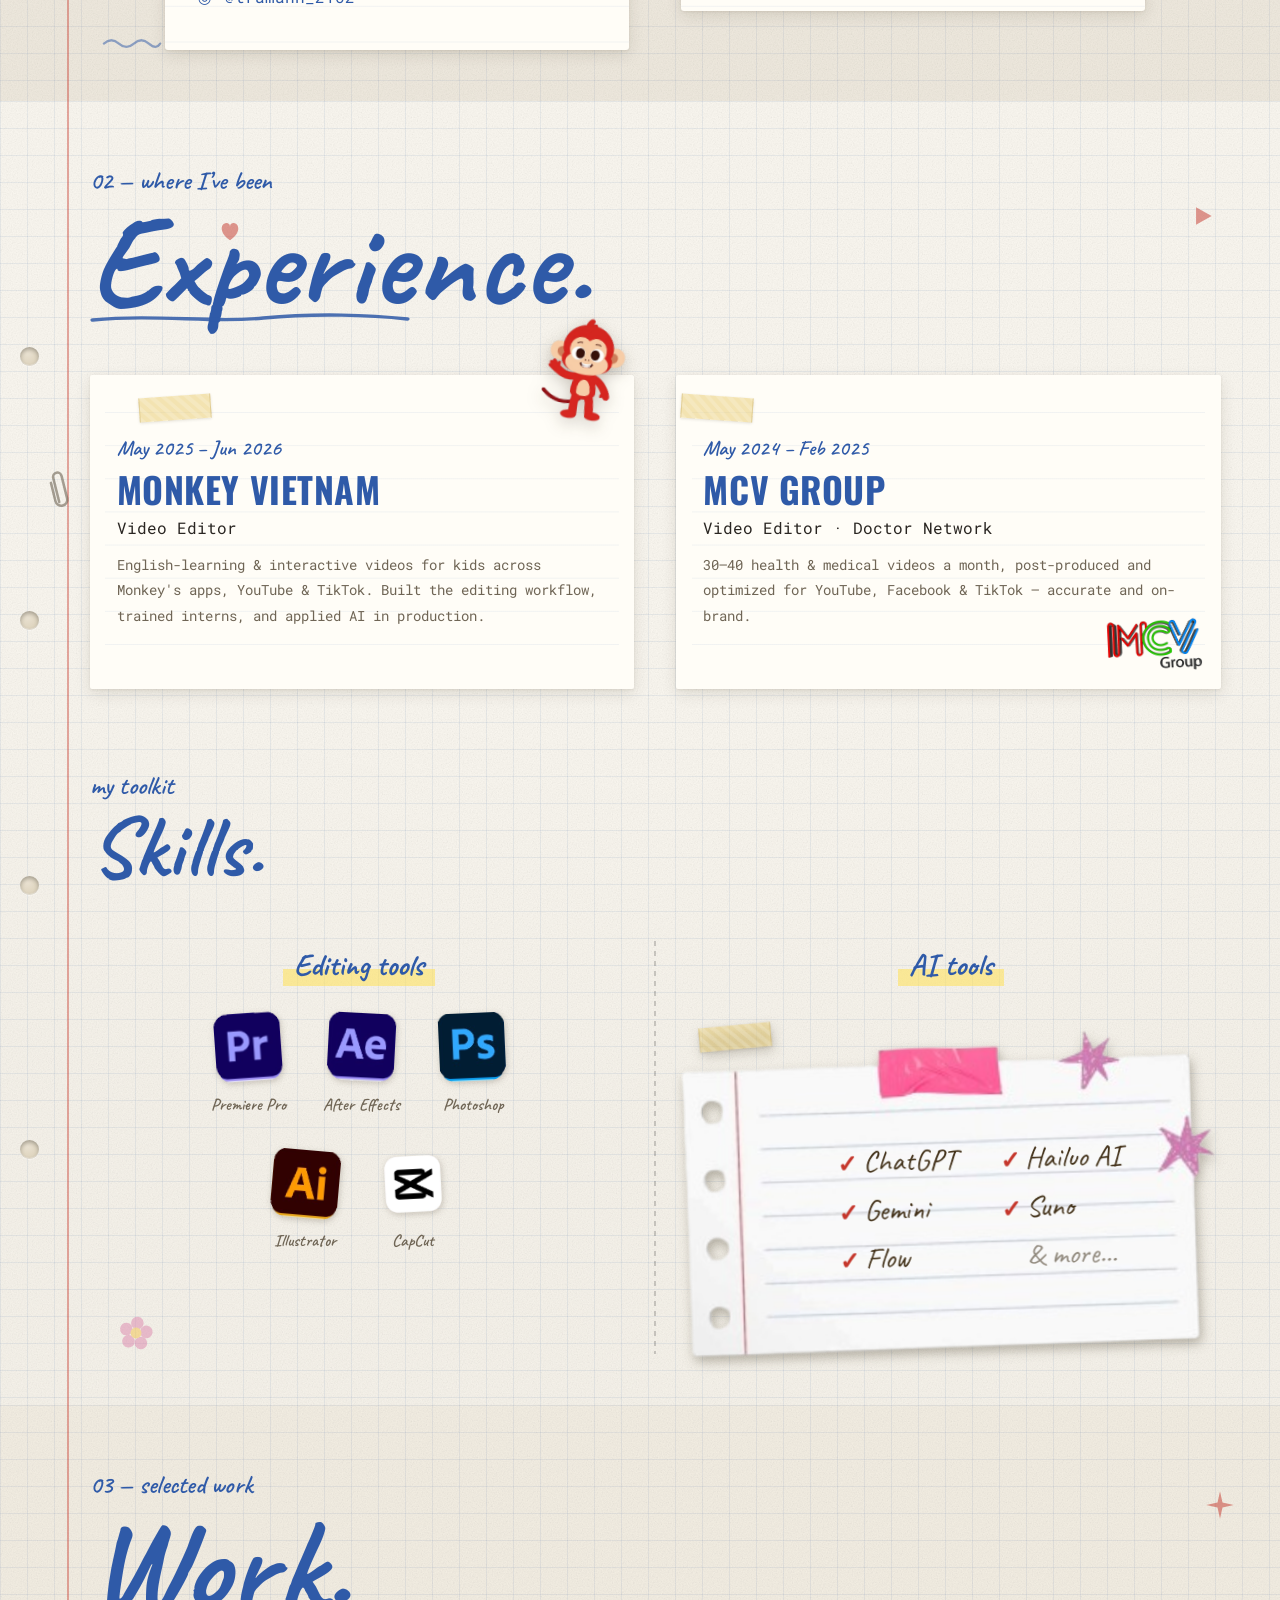
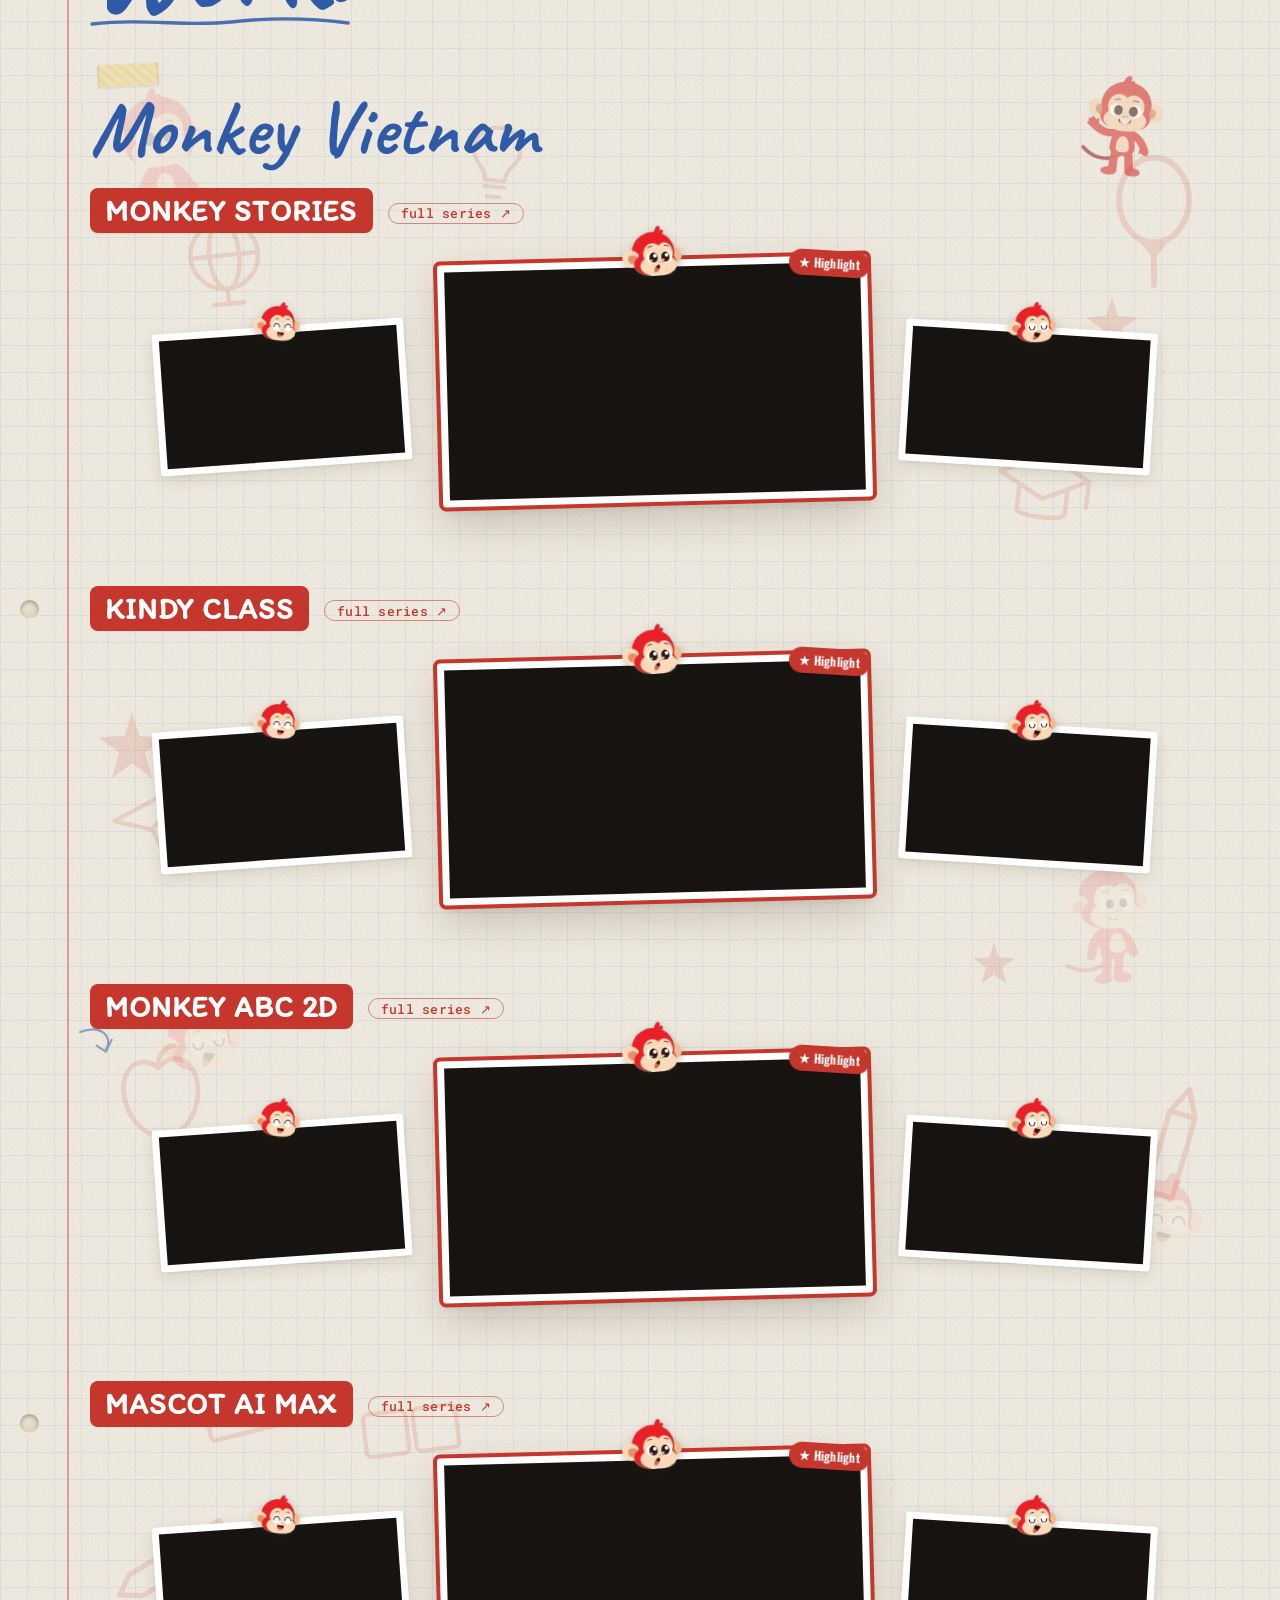
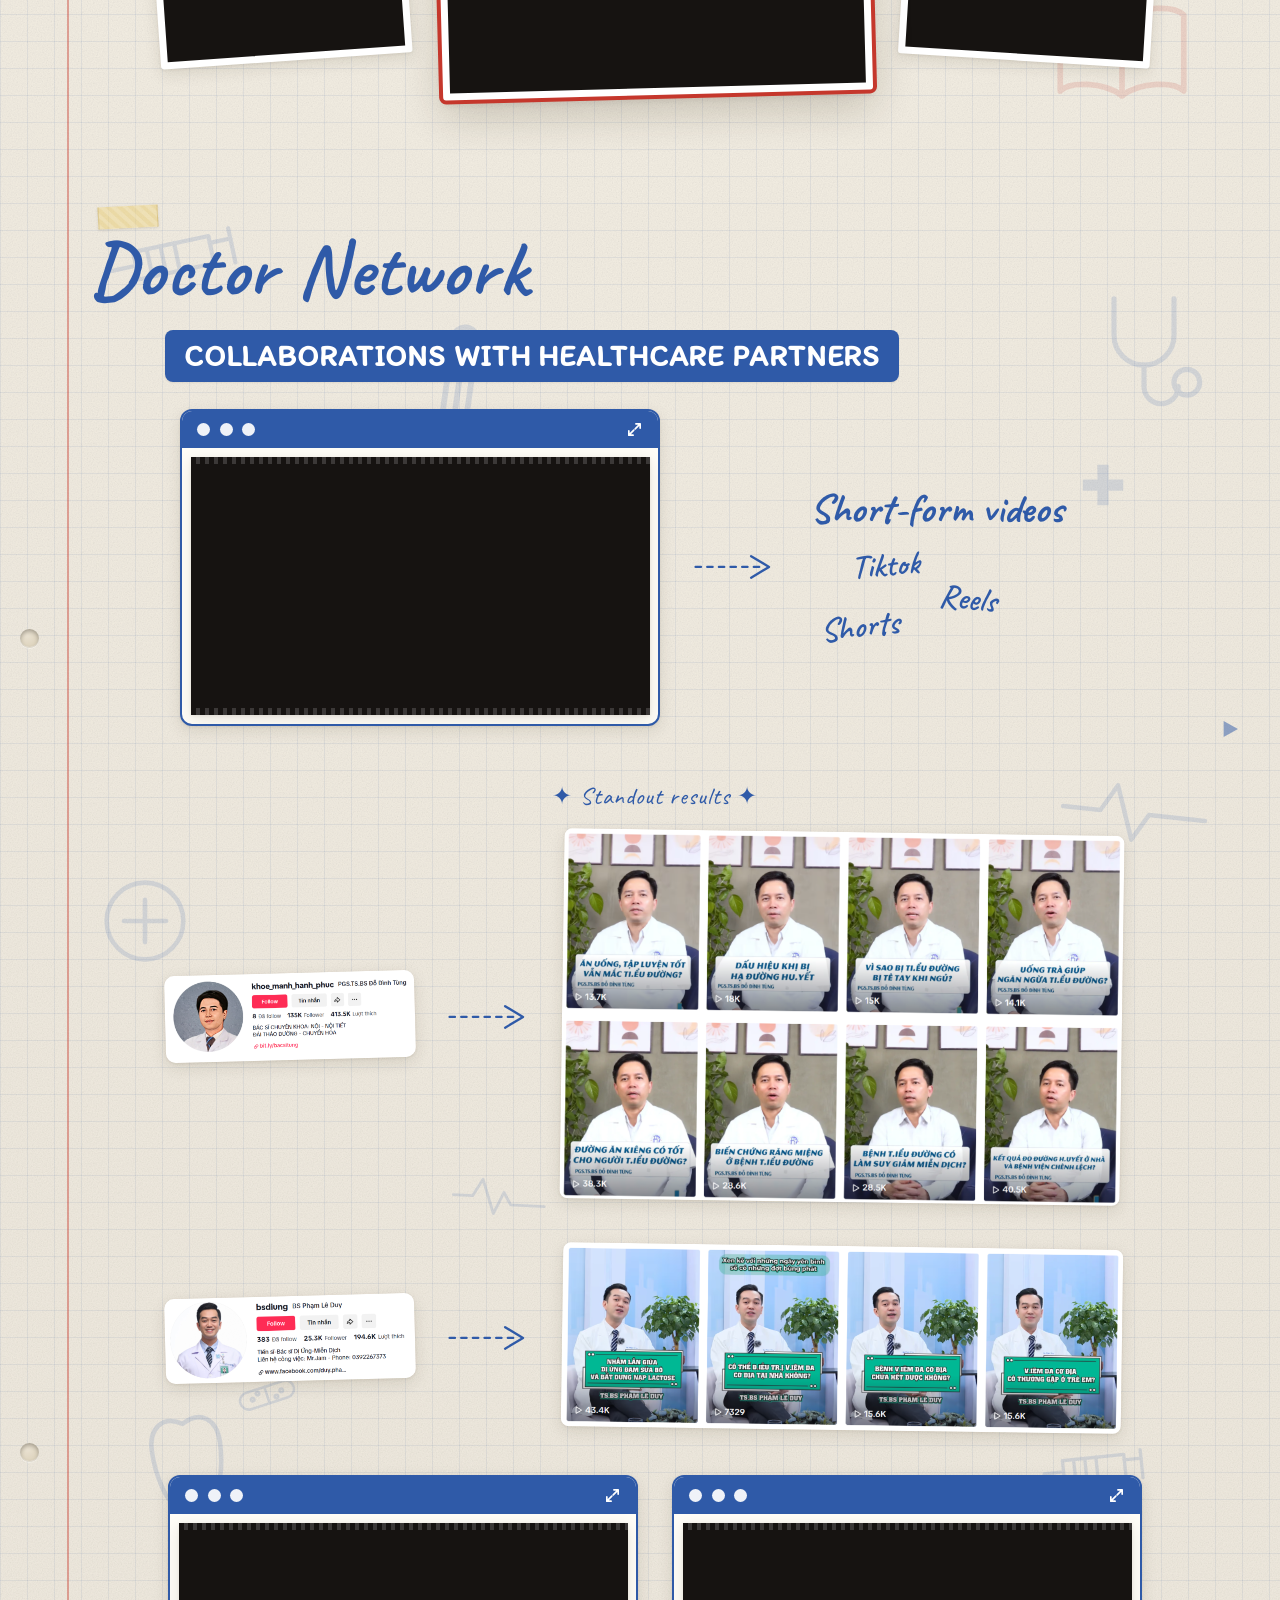
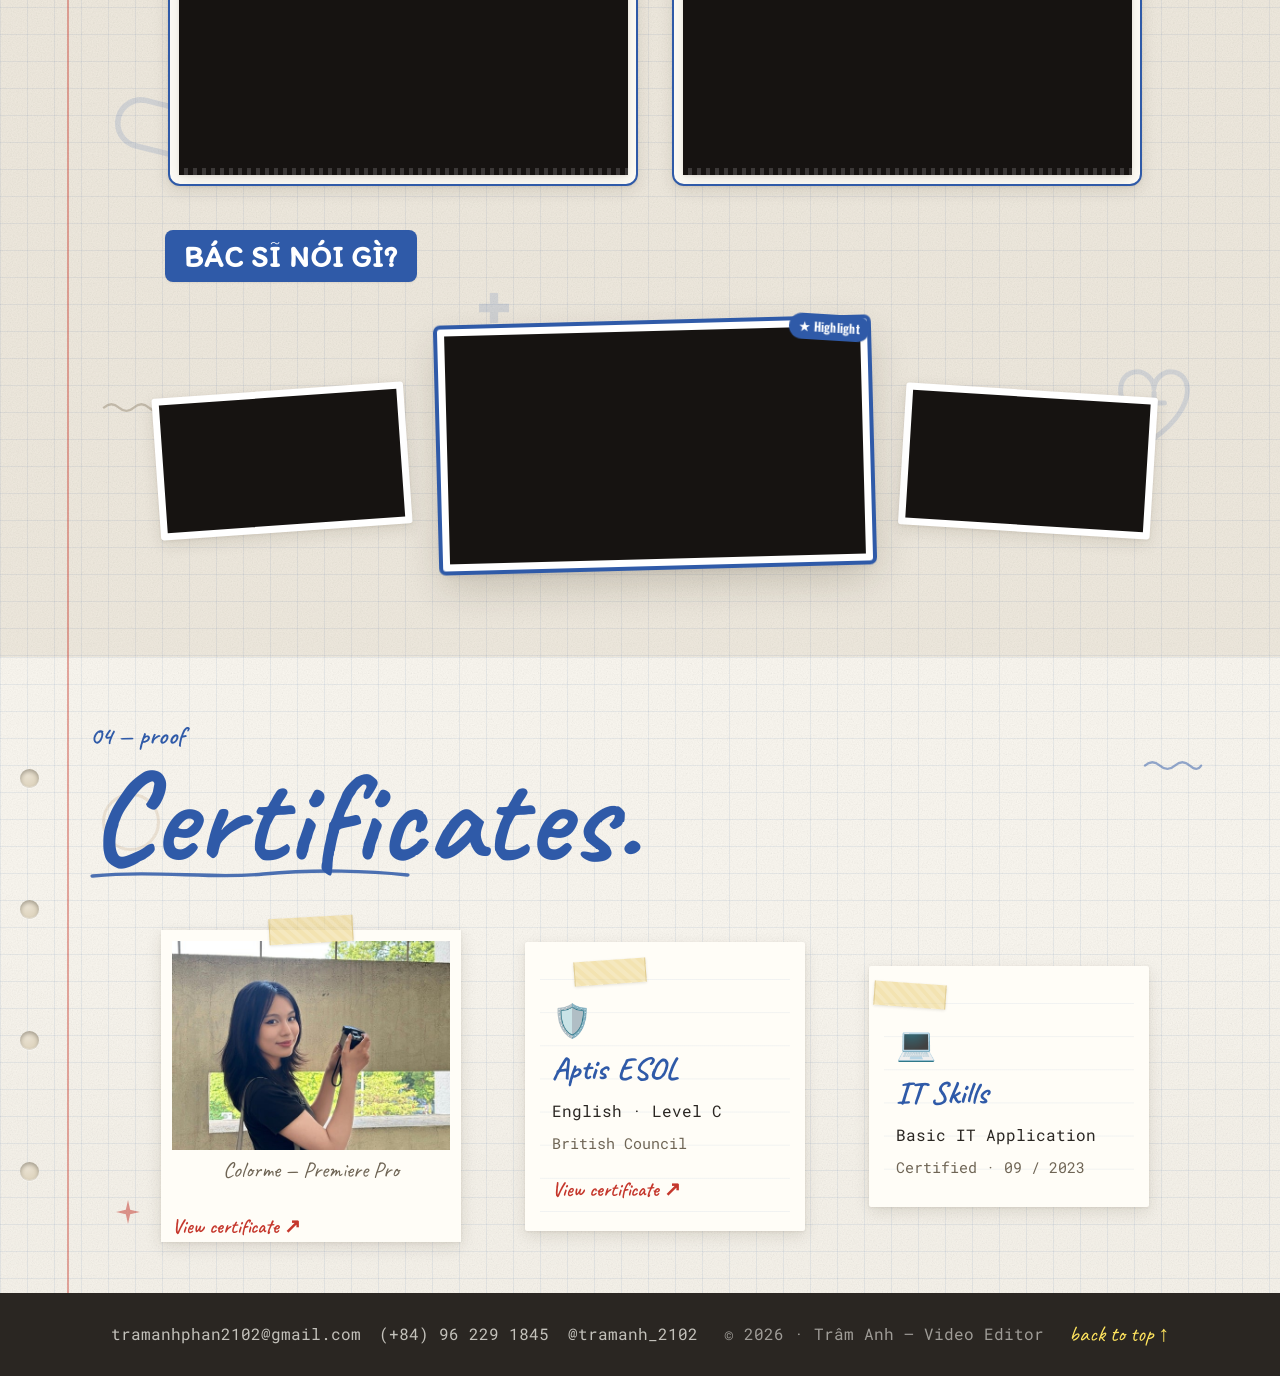
==== commit 9149e771: "da" ====
--- a/index.html
+++ b/index.html
@@ -236,13 +236,18 @@
           <p class="sk-group-label handwrite">AI tools</p>
           <div class="ai-paper">
             <span class="tape tape--card" aria-hidden="true"></span>
-            <ul class="ai-list handwrite">
-              <li>ChatGPT</li>
-              <li>Gemini</li>
-              <li>Hailuo AI</li>
-              <li>Veo</li>
-              <li>Suno</li>
-            </ul>
+            <div class="ai-cols">
+              <ul class="ai-list handwrite">
+                <li>ChatGPT</li>
+                <li>Gemini</li>
+                <li>Flow</li>
+              </ul>
+              <ul class="ai-list handwrite">
+                <li>Hailuo AI</li>
+                <li>Suno</li>
+                <li class="ai-more">&amp; more…</li>
+              </ul>
+            </div>
           </div>
         </div>
       </div>
@@ -273,143 +278,156 @@
         <img class="proj-mascot" src="images/mascot/monkey_max.png" alt="" aria-hidden="true" loading="lazy" decoding="async">
 
         <span class="proj-bg" style="top:.5rem; left:1%; width:118px; transform:rotate(-8deg)" aria-hidden="true"><img src="images/mascot/max-1.png" alt="" loading="lazy" decoding="async"></span>
-        <span class="proj-bg" style="top:4.5rem; right:1.5%; width:74px; color:var(--red)" aria-hidden="true"><svg viewBox="0 0 40 56"><ellipse cx="20" cy="18" rx="14" ry="17"/><path d="M20 35 V52"/><path d="M16 35 L20 40 L24 35"/></svg></span>
-        <span class="proj-bg" style="bottom:7rem; left:1.5%; width:104px; transform:rotate(14deg); color:var(--red)" aria-hidden="true"><svg viewBox="0 0 64 64"><path d="M14 50 L44 20 L52 28 L22 58 L12 60 Z"/><path d="M44 20 L48 16 L56 24 L52 28"/></svg></span>
-        <span class="proj-bg" style="bottom:1.5rem; right:2%; width:116px; color:var(--red)" aria-hidden="true"><svg viewBox="0 0 64 48"><path d="M32 10 C24 4 10 4 6 8 V40 C10 36 24 36 32 42 C40 36 54 36 58 40 V8 C54 4 40 4 32 10 Z"/><path d="M32 10 V42"/></svg></span>
-        <span class="proj-bg is-fill" style="top:38%; left:.5%; width:52px; color:var(--red)" aria-hidden="true"><svg viewBox="0 0 40 40"><path d="M20 2 L24 15 L38 16 L27 24 L31 38 L20 30 L9 38 L13 24 L2 16 L16 15 Z"/></svg></span>
+        <span class="proj-bg" style="top:4.5rem; right:1.5%; width:100px; color:var(--red)" aria-hidden="true"><svg viewBox="0 0 40 56"><ellipse cx="20" cy="18" rx="14" ry="17"/><path d="M20 35 V52"/><path d="M16 35 L20 40 L24 35"/></svg></span>
+        <span class="proj-bg" style="bottom:7rem; left:1.5%; width:140px; transform:rotate(14deg); color:var(--red)" aria-hidden="true"><svg viewBox="0 0 64 64"><path d="M14 50 L44 20 L52 28 L22 58 L12 60 Z"/><path d="M44 20 L48 16 L56 24 L52 28"/></svg></span>
+        <span class="proj-bg" style="bottom:1.5rem; right:2%; width:152px; color:var(--red)" aria-hidden="true"><svg viewBox="0 0 64 48"><path d="M32 10 C24 4 10 4 6 8 V40 C10 36 24 36 32 42 C40 36 54 36 58 40 V8 C54 4 40 4 32 10 Z"/><path d="M32 10 V42"/></svg></span>
+        <span class="proj-bg is-fill" style="top:38%; left:.5%; width:74px; color:var(--red)" aria-hidden="true"><svg viewBox="0 0 40 40"><path d="M20 2 L24 15 L38 16 L27 24 L31 38 L20 30 L9 38 L13 24 L2 16 L16 15 Z"/></svg></span>
         <span class="proj-bg" style="bottom:29%; right:1%; width:104px; transform:rotate(6deg)" aria-hidden="true"><img src="images/mascot/max-6.png" alt="" loading="lazy" decoding="async"></span>
-        <span class="proj-bg" style="top:58%; left:2%; width:72px; transform:rotate(-6deg); color:var(--red)" aria-hidden="true"><svg viewBox="0 0 48 52"><path d="M24 14 C16 6 4 12 6 28 C8 42 18 48 24 48 C30 48 40 42 42 28 C44 12 32 6 24 14 Z"/><path d="M24 14 C24 8 28 4 33 4"/></svg></span>
-        <span class="proj-bg is-fill" style="top:13%; right:7%; width:40px; color:var(--red)" aria-hidden="true"><svg viewBox="0 0 40 40"><path d="M20 2 L24 15 L38 16 L27 24 L31 38 L20 30 L9 38 L13 24 L2 16 L16 15 Z"/></svg></span>
+        <span class="proj-bg" style="top:58%; left:2%; width:98px; transform:rotate(-6deg); color:var(--red)" aria-hidden="true"><svg viewBox="0 0 48 52"><path d="M24 14 C16 6 4 12 6 28 C8 42 18 48 24 48 C30 48 40 42 42 28 C44 12 32 6 24 14 Z"/><path d="M24 14 C24 8 28 4 33 4"/></svg></span>
+        <span class="proj-bg is-fill" style="top:13%; right:7%; width:58px; color:var(--red)" aria-hidden="true"><svg viewBox="0 0 40 40"><path d="M20 2 L24 15 L38 16 L27 24 L31 38 L20 30 L9 38 L13 24 L2 16 L16 15 Z"/></svg></span>
         <span class="proj-bg" style="bottom:40%; left:5.5%; width:92px; transform:rotate(-10deg)" aria-hidden="true"><img src="images/mascot/max-9.png" alt="" loading="lazy" decoding="async"></span>
         <span class="proj-bg" style="top:47%; right:6%; width:96px; transform:rotate(-5deg)" aria-hidden="true"><img src="images/mascot/max-3.png" alt="" loading="lazy" decoding="async"></span>
         <span class="proj-bg" style="top:16%; left:18%; width:86px; transform:rotate(9deg)" aria-hidden="true"><img src="images/mascot/max-11.png" alt="" loading="lazy" decoding="async"></span>
+        <span class="proj-bg" style="top:8rem; left:8%; width:90px; transform:rotate(-6deg); color:var(--red)" aria-hidden="true"><svg viewBox="0 0 48 52"><circle cx="24" cy="22" r="18"/><ellipse cx="24" cy="22" rx="8" ry="18"/><path d="M6 22 H42"/><path d="M24 40 V46 M16 48 H32"/></svg></span>
+        <span class="proj-bg" style="top:22%; right:11%; width:104px; transform:rotate(7deg); color:var(--red)" aria-hidden="true"><svg viewBox="0 0 56 44"><path d="M28 6 L52 18 L28 30 L4 18 Z"/><path d="M15 24 V37 C15 41 41 41 41 37 V24"/><path d="M52 18 V32"/></svg></span>
+        <span class="proj-bg" style="bottom:18%; left:10%; width:116px; transform:rotate(-14deg); color:var(--red)" aria-hidden="true"><svg viewBox="0 0 60 24"><rect x="2" y="4" width="56" height="16" rx="2"/><path d="M12 4 V12 M22 4 V12 M32 4 V12 M42 4 V12 M52 4 V12"/></svg></span>
+        <span class="proj-bg" style="top:66%; right:12%; width:80px; transform:rotate(8deg); color:var(--red)" aria-hidden="true"><svg viewBox="0 0 48 56"><rect x="10" y="4" width="34" height="48" rx="2"/><path d="M18 4 V52"/><circle cx="14" cy="13" r="2"/><circle cx="14" cy="24" r="2"/><circle cx="14" cy="35" r="2"/><circle cx="14" cy="46" r="2"/></svg></span>
+        <span class="proj-bg" style="top:2.5rem; left:33%; width:66px; transform:rotate(5deg); color:var(--red)" aria-hidden="true"><svg viewBox="0 0 40 52"><path d="M20 4 C10 4 6 12 6 18 C6 26 14 28 14 36 H26 C26 28 34 26 34 18 C34 12 30 4 20 4 Z"/><path d="M14 40 H26 M16 46 H24"/></svg></span>
+        <span class="proj-bg" style="bottom:8%; left:14%; width:92px; transform:rotate(10deg); color:var(--red)" aria-hidden="true"><svg viewBox="0 0 52 48"><path d="M26 4 C10 4 4 16 4 26 C4 36 14 42 22 40 C26 39 24 34 28 32 C34 29 48 34 48 22 C48 11 40 4 26 4 Z"/><circle cx="16" cy="18" r="2.5"/><circle cx="26" cy="13" r="2.5"/><circle cx="36" cy="18" r="2.5"/></svg></span>
+        <span class="proj-bg" style="top:42%; left:1.5%; width:96px; transform:rotate(-4deg); color:var(--red)" aria-hidden="true"><svg viewBox="0 0 52 48"><path d="M4 24 L48 4 L30 44 L24 30 Z"/><path d="M48 4 L24 30"/></svg></span>
+        <span class="proj-bg" style="bottom:32%; right:2%; width:48px; transform:rotate(16deg); color:var(--red)" aria-hidden="true"><svg viewBox="0 0 22 56"><path d="M11 2 L17 14 V52 H5 V14 Z"/><path d="M5 14 H17"/></svg></span>
+        <span class="proj-bg" style="top:80%; left:24%; width:100px; transform:rotate(-7deg); color:var(--red)" aria-hidden="true"><svg viewBox="0 0 56 30"><rect x="2" y="3" width="24" height="24" rx="3"/><rect x="30" y="3" width="24" height="24" rx="3"/></svg></span>
+        <span class="proj-bg is-fill" style="top:52%; right:18%; width:46px; color:var(--red)" aria-hidden="true"><svg viewBox="0 0 40 40"><path d="M20 2 L24 15 L38 16 L27 24 L31 38 L20 30 L9 38 L13 24 L2 16 L16 15 Z"/></svg></span>
 
         <div class="proj-head">
           <span class="tape tape--proj" aria-hidden="true"></span>
           <h3 class="proj-title">Monkey Vietnam</h3>
-          <p class="proj-sub typewriter">English-learning videos for kids · four series across Monkey’s apps, YouTube &amp; TikTok</p>
-        </div>
-
-        <div class="proj-row">
-          <h4 class="proj-row-label handwrite">Monkey Stories<a href="https://youtube.com/playlist?list=PL4GGPeAnR8-1NMilPvxJzo4D5iICJ4MRy" target="_blank" rel="noopener" class="proj-row-link">full series ↗</a></h4>
-          <div class="browser browser--red">
-            <div class="browser-bar" aria-hidden="true">
-              <span class="browser-dot"></span><span class="browser-dot"></span><span class="browser-dot"></span>
-              <svg class="browser-expand" viewBox="0 0 24 24" aria-hidden="true"><path d="M14 4 H20 V10 M20 4 L13 11 M10 20 H4 V14 M4 20 L11 13"/></svg>
-            </div>
-            <div class="browser-body">
+        </div>
+
+        <div class="proj-row">
+          <h4 class="proj-row-label handwrite"><span class="row-box">Monkey Stories</span><a href="https://youtube.com/playlist?list=PL4GGPeAnR8-1NMilPvxJzo4D5iICJ4MRy" target="_blank" rel="noopener" class="proj-row-link">full series ↗</a></h4>
           <div class="hl-grid">
-            <button class="film film-h film--hl" data-yt="DmzypCuWMbY" aria-label="Play Monkey Stories highlight"><img class="film-thumb" src="https://i.ytimg.com/vi/DmzypCuWMbY/hqdefault.jpg" alt="" loading="lazy"><span class="film-play" aria-hidden="true"></span></button>
+            <button class="film film-h film--hl" data-yt="bolpQqrtwVM" aria-label="Play Monkey Stories highlight"><img class="film-thumb" src="https://i.ytimg.com/vi/bolpQqrtwVM/hqdefault.jpg" alt="" loading="lazy"><span class="film-play" aria-hidden="true"></span></button>
             <button class="film film-h" data-yt="JADclpk_2f8" aria-label="Play Monkey Stories video 2"><img class="film-thumb" src="https://i.ytimg.com/vi/JADclpk_2f8/hqdefault.jpg" alt="" loading="lazy"><span class="film-play" aria-hidden="true"></span></button>
-            <button class="film film-h" data-yt="GftYHE6rrzc" aria-label="Play Monkey Stories video 3"><img class="film-thumb" src="https://i.ytimg.com/vi/GftYHE6rrzc/hqdefault.jpg" alt="" loading="lazy"><span class="film-play" aria-hidden="true"></span></button>
-          </div>
-            </div>
-          </div>
-        </div>
-
-        <div class="proj-row">
-          <h4 class="proj-row-label handwrite">Kindy Class<a href="https://youtube.com/playlist?list=PLBenLueNRtqc" target="_blank" rel="noopener" class="proj-row-link">full series ↗</a></h4>
-          <div class="browser browser--red">
-            <div class="browser-bar" aria-hidden="true">
-              <span class="browser-dot"></span><span class="browser-dot"></span><span class="browser-dot"></span>
-              <svg class="browser-expand" viewBox="0 0 24 24" aria-hidden="true"><path d="M14 4 H20 V10 M20 4 L13 11 M10 20 H4 V14 M4 20 L11 13"/></svg>
-            </div>
-            <div class="browser-body">
+            <button class="film film-h" data-yt="DmzypCuWMbY" aria-label="Play Monkey Stories video 3"><img class="film-thumb" src="https://i.ytimg.com/vi/DmzypCuWMbY/hqdefault.jpg" alt="" loading="lazy"><span class="film-play" aria-hidden="true"></span></button>
+          </div>
+        </div>
+
+        <div class="proj-row">
+          <h4 class="proj-row-label handwrite"><span class="row-box">Kindy Class</span><a href="https://youtube.com/playlist?list=PLBenLueNRtqc" target="_blank" rel="noopener" class="proj-row-link">full series ↗</a></h4>
           <div class="hl-grid">
-            <button class="film film-h film--hl" data-yt="1JHDZHuJ644" aria-label="Play Kindy Class highlight"><img class="film-thumb" src="https://i.ytimg.com/vi/1JHDZHuJ644/hqdefault.jpg" alt="" loading="lazy"><span class="film-play" aria-hidden="true"></span></button>
+            <button class="film film-h film--hl" data-yt="qAxK-mvKF9Y" aria-label="Play Kindy Class highlight"><img class="film-thumb" src="https://i.ytimg.com/vi/qAxK-mvKF9Y/hqdefault.jpg" alt="" loading="lazy"><span class="film-play" aria-hidden="true"></span></button>
             <button class="film film-h" data-yt="NIuSIbDUegI" aria-label="Play Kindy Class video 2"><img class="film-thumb" src="https://i.ytimg.com/vi/NIuSIbDUegI/hqdefault.jpg" alt="" loading="lazy"><span class="film-play" aria-hidden="true"></span></button>
             <button class="film film-h" data-yt="lAwimzgjeO4" aria-label="Play Kindy Class video 3"><img class="film-thumb" src="https://i.ytimg.com/vi/lAwimzgjeO4/hqdefault.jpg" alt="" loading="lazy"><span class="film-play" aria-hidden="true"></span></button>
           </div>
-            </div>
-          </div>
-        </div>
-
-        <div class="proj-row">
-          <h4 class="proj-row-label handwrite">Monkey ABC 2D<a href="https://youtube.com/playlist?list=PLdelPBESpfL8" target="_blank" rel="noopener" class="proj-row-link">full series ↗</a></h4>
-          <div class="browser browser--red">
-            <div class="browser-bar" aria-hidden="true">
-              <span class="browser-dot"></span><span class="browser-dot"></span><span class="browser-dot"></span>
-              <svg class="browser-expand" viewBox="0 0 24 24" aria-hidden="true"><path d="M14 4 H20 V10 M20 4 L13 11 M10 20 H4 V14 M4 20 L11 13"/></svg>
-            </div>
-            <div class="browser-body">
+        </div>
+
+        <div class="proj-row">
+          <h4 class="proj-row-label handwrite"><span class="row-box">Monkey ABC 2D</span><a href="https://youtube.com/playlist?list=PLdelPBESpfL8" target="_blank" rel="noopener" class="proj-row-link">full series ↗</a></h4>
           <div class="hl-grid">
-            <button class="film film-h film--hl" data-yt="anR_wcDbUkE" aria-label="Play Monkey ABC 2D highlight"><img class="film-thumb" src="https://i.ytimg.com/vi/anR_wcDbUkE/hqdefault.jpg" alt="" loading="lazy"><span class="film-play" aria-hidden="true"></span></button>
+            <button class="film film-h film--hl" data-yt="sbwbQtb8Szw" aria-label="Play Monkey ABC 2D highlight"><img class="film-thumb" src="https://i.ytimg.com/vi/sbwbQtb8Szw/hqdefault.jpg" alt="" loading="lazy"><span class="film-play" aria-hidden="true"></span></button>
             <button class="film film-h" data-yt="cjiPDdpeUg0" aria-label="Play Monkey ABC 2D video 2"><img class="film-thumb" src="https://i.ytimg.com/vi/cjiPDdpeUg0/hqdefault.jpg" alt="" loading="lazy"><span class="film-play" aria-hidden="true"></span></button>
             <button class="film film-h" data-yt="xlJTFT7UlIE" aria-label="Play Monkey ABC 2D video 3"><img class="film-thumb" src="https://i.ytimg.com/vi/xlJTFT7UlIE/hqdefault.jpg" alt="" loading="lazy"><span class="film-play" aria-hidden="true"></span></button>
           </div>
-            </div>
-          </div>
-        </div>
-
-        <div class="proj-row">
-          <h4 class="proj-row-label handwrite">Mascot AI Max<a href="https://youtube.com/playlist?list=PLPfG3HRO-ocY" target="_blank" rel="noopener" class="proj-row-link">full series ↗</a></h4>
-          <div class="browser browser--red">
-            <div class="browser-bar" aria-hidden="true">
-              <span class="browser-dot"></span><span class="browser-dot"></span><span class="browser-dot"></span>
-              <svg class="browser-expand" viewBox="0 0 24 24" aria-hidden="true"><path d="M14 4 H20 V10 M20 4 L13 11 M10 20 H4 V14 M4 20 L11 13"/></svg>
-            </div>
-            <div class="browser-body">
+        </div>
+
+        <div class="proj-row">
+          <h4 class="proj-row-label handwrite"><span class="row-box">Mascot AI Max</span><a href="https://youtube.com/playlist?list=PLPfG3HRO-ocY" target="_blank" rel="noopener" class="proj-row-link">full series ↗</a></h4>
           <div class="hl-grid">
             <button class="film film-h film--hl" data-yt="TmaQz2sDQqE" aria-label="Play Mascot AI Max highlight"><img class="film-thumb" src="https://i.ytimg.com/vi/TmaQz2sDQqE/hqdefault.jpg" alt="" loading="lazy"><span class="film-play" aria-hidden="true"></span></button>
             <button class="film film-h" data-yt="T5kTiebsP7Y" aria-label="Play Mascot AI Max video 2"><img class="film-thumb" src="https://i.ytimg.com/vi/T5kTiebsP7Y/hqdefault.jpg" alt="" loading="lazy"><span class="film-play" aria-hidden="true"></span></button>
             <button class="film film-h" data-yt="zkqvpy6iRf4" aria-label="Play Mascot AI Max video 3"><img class="film-thumb" src="https://i.ytimg.com/vi/zkqvpy6iRf4/hqdefault.jpg" alt="" loading="lazy"><span class="film-play" aria-hidden="true"></span></button>
           </div>
-            </div>
-          </div>
         </div>
       </article>
 
       <!-- MCV Group -->
       <article class="proj proj--mcv reveal">
-        <span class="proj-bg proj-bg--tile proj-bg--mcv" aria-hidden="true"></span>
+        <span class="proj-bg" style="top:.5rem; left:1.5%; width:140px; transform:rotate(-12deg); color:var(--blue)" aria-hidden="true"><svg viewBox="0 0 80 32"><path d="M2 16 H14"/><path d="M16 8 H60 V24 H16 Z"/><path d="M60 12 H72"/><path d="M72 6 V26"/><path d="M24 8 V24 M32 8 V24 M40 8 V24"/></svg></span>
+        <span class="proj-bg" style="top:4rem; right:1.5%; width:120px; color:var(--blue)" aria-hidden="true"><svg viewBox="0 0 56 60"><path d="M14 5 V22 a14 14 0 0 0 28 0 V5"/><path d="M28 36 V46 a8 8 0 0 0 16 0"/><circle cx="48" cy="44" r="6"/></svg></span>
+        <span class="proj-bg" style="top:33%; left:.8%; width:92px; color:var(--blue)" aria-hidden="true"><svg viewBox="0 0 48 48"><circle cx="24" cy="24" r="20"/><path d="M24 13 V35 M13 24 H35"/></svg></span>
+        <span class="proj-bg" style="top:28%; right:1%; width:150px; transform:rotate(6deg); color:var(--blue)" aria-hidden="true"><svg viewBox="0 0 80 40"><path d="M2 20 H22 L30 6 L40 34 L48 20 H78"/></svg></span>
+        <span class="proj-bg" style="bottom:22%; left:2%; width:130px; transform:rotate(14deg); color:var(--blue)" aria-hidden="true"><svg viewBox="0 0 56 32"><rect x="2" y="6" width="52" height="20" rx="10"/><path d="M28 6 V26"/></svg></span>
+        <span class="proj-bg" style="bottom:8%; right:1.5%; width:100px; color:var(--blue)" aria-hidden="true"><svg viewBox="0 0 48 44"><path d="M24 40 C2 24 6 8 16 8 C20 8 24 12 24 16 C24 12 28 8 32 8 C42 8 46 24 24 40 Z"/><path d="M24 18 V28 M19 23 H29"/></svg></span>
+        <span class="proj-bg" style="top:60%; left:5%; width:84px; transform:rotate(-8deg); color:var(--blue)" aria-hidden="true"><svg viewBox="0 0 44 52"><path d="M22 6 C12 0 4 6 4 18 C4 30 8 48 14 48 C18 48 18 36 22 36 C26 36 26 48 30 48 C36 48 40 30 40 18 C40 6 32 0 22 6 Z"/></svg></span>
+        <span class="proj-bg is-fill" style="top:12%; right:8%; width:54px; color:var(--blue)" aria-hidden="true"><svg viewBox="0 0 48 48"><path d="M19 6 H29 V19 H42 V29 H29 V42 H19 V29 H6 V19 H19 Z"/></svg></span>
+        <span class="proj-bg" style="bottom:36%; right:6%; width:112px; transform:rotate(-6deg); color:var(--blue)" aria-hidden="true"><svg viewBox="0 0 80 32"><path d="M2 16 H14"/><path d="M16 8 H60 V24 H16 Z"/><path d="M60 12 H72"/><path d="M72 6 V26"/><path d="M24 8 V24 M32 8 V24 M40 8 V24"/></svg></span>
+        <span class="proj-bg" style="top:6rem; left:30%; width:58px; transform:rotate(8deg); color:var(--blue)" aria-hidden="true"><svg viewBox="0 0 24 56"><rect x="7" y="2" width="10" height="40" rx="5"/><circle cx="12" cy="46" r="8"/><path d="M12 16 V44"/></svg></span>
+        <span class="proj-bg" style="bottom:40%; left:13%; width:60px; transform:rotate(-18deg); color:var(--blue)" aria-hidden="true"><svg viewBox="0 0 56 30"><rect x="2" y="7" width="52" height="16" rx="8"/><path d="M28 7 V23"/><circle cx="14" cy="15" r="1.6"/><circle cx="42" cy="15" r="1.6"/><circle cx="20" cy="11" r="1.6"/><circle cx="36" cy="19" r="1.6"/></svg></span>
+        <span class="proj-bg" style="top:48%; left:32%; width:96px; transform:rotate(3deg); color:var(--blue)" aria-hidden="true"><svg viewBox="0 0 80 40"><path d="M2 20 H18 L26 6 L36 34 L44 16 L50 26 H78"/></svg></span>
+        <span class="proj-bg is-fill" style="bottom:14%; left:34%; width:40px; color:var(--blue)" aria-hidden="true"><svg viewBox="0 0 48 48"><path d="M19 6 H29 V19 H42 V29 H29 V42 H19 V29 H6 V19 H19 Z"/></svg></span>
 
         <div class="proj-head">
           <span class="tape tape--proj" aria-hidden="true"></span>
-          <h3 class="proj-title">MCV Group</h3>
-          <p class="proj-sub typewriter">Video Editor · Doctor Network — the “What the Doctor Says” series with medical experts</p>
-        </div>
-
-        <p class="proj-note handwrite">Short-form · TikTok / Reels / Shorts →</p>
-
-        <div class="browser">
-          <div class="browser-bar" aria-hidden="true">
-            <span class="browser-dot"></span><span class="browser-dot"></span><span class="browser-dot"></span>
-            <svg class="browser-expand" viewBox="0 0 24 24" aria-hidden="true"><path d="M14 4 H20 V10 M20 4 L13 11 M10 20 H4 V14 M4 20 L11 13"/></svg>
-          </div>
-          <div class="browser-body">
-        <div class="marquee" data-marquee>
-          <div class="marquee-track">
-            <button class="film film-v" data-yt="on5LcCRjGj8" aria-label="Play short-form video 1"><img class="film-thumb" src="https://i.ytimg.com/vi/on5LcCRjGj8/hqdefault.jpg" alt="" loading="lazy"><span class="film-play" aria-hidden="true"></span></button>
-            <button class="film film-v" data-yt="EPiyKf0Kk3w" aria-label="Play short-form video 2"><img class="film-thumb" src="https://i.ytimg.com/vi/EPiyKf0Kk3w/hqdefault.jpg" alt="" loading="lazy"><span class="film-play" aria-hidden="true"></span></button>
-            <button class="film film-v" data-yt="lvLhUVhJjeA" aria-label="Play short-form video 3"><img class="film-thumb" src="https://i.ytimg.com/vi/lvLhUVhJjeA/hqdefault.jpg" alt="" loading="lazy"><span class="film-play" aria-hidden="true"></span></button>
-            <button class="film film-v" data-yt="tdgfO7MFJpE" aria-label="Play short-form video 4"><img class="film-thumb" src="https://i.ytimg.com/vi/tdgfO7MFJpE/hqdefault.jpg" alt="" loading="lazy"><span class="film-play" aria-hidden="true"></span></button>
-            <button class="film film-v" data-yt="NNQIdhiJg2w" aria-label="Play short-form video 5"><img class="film-thumb" src="https://i.ytimg.com/vi/NNQIdhiJg2w/hqdefault.jpg" alt="" loading="lazy"><span class="film-play" aria-hidden="true"></span></button>
-            <button class="film film-v" data-yt="AjtnM93slIo" aria-label="Play short-form video 6"><img class="film-thumb" src="https://i.ytimg.com/vi/AjtnM93slIo/hqdefault.jpg" alt="" loading="lazy"><span class="film-play" aria-hidden="true"></span></button>
-            <!-- duplicate for seamless loop (decorative copies hidden from a11y tree) -->
-            <button class="film film-v" data-yt="on5LcCRjGj8" tabindex="-1" aria-hidden="true"><img class="film-thumb" src="https://i.ytimg.com/vi/on5LcCRjGj8/hqdefault.jpg" alt="" loading="lazy"><span class="film-play"></span></button>
-            <button class="film film-v" data-yt="EPiyKf0Kk3w" tabindex="-1" aria-hidden="true"><img class="film-thumb" src="https://i.ytimg.com/vi/EPiyKf0Kk3w/hqdefault.jpg" alt="" loading="lazy"><span class="film-play"></span></button>
-            <button class="film film-v" data-yt="lvLhUVhJjeA" tabindex="-1" aria-hidden="true"><img class="film-thumb" src="https://i.ytimg.com/vi/lvLhUVhJjeA/hqdefault.jpg" alt="" loading="lazy"><span class="film-play"></span></button>
-            <button class="film film-v" data-yt="tdgfO7MFJpE" tabindex="-1" aria-hidden="true"><img class="film-thumb" src="https://i.ytimg.com/vi/tdgfO7MFJpE/hqdefault.jpg" alt="" loading="lazy"><span class="film-play"></span></button>
-            <button class="film film-v" data-yt="NNQIdhiJg2w" tabindex="-1" aria-hidden="true"><img class="film-thumb" src="https://i.ytimg.com/vi/NNQIdhiJg2w/hqdefault.jpg" alt="" loading="lazy"><span class="film-play"></span></button>
-            <button class="film film-v" data-yt="AjtnM93slIo" tabindex="-1" aria-hidden="true"><img class="film-thumb" src="https://i.ytimg.com/vi/AjtnM93slIo/hqdefault.jpg" alt="" loading="lazy"><span class="film-play"></span></button>
-          </div>
-        </div>
-          </div>
-        </div>
-
-        <p class="proj-note proj-note--center handwrite">✦ Highlights ✦</p>
-        <div class="browser">
-          <div class="browser-bar" aria-hidden="true">
-            <span class="browser-dot"></span><span class="browser-dot"></span><span class="browser-dot"></span>
-            <svg class="browser-expand" viewBox="0 0 24 24" aria-hidden="true"><path d="M14 4 H20 V10 M20 4 L13 11 M10 20 H4 V14 M4 20 L11 13"/></svg>
-          </div>
-          <div class="browser-body">
-            <div class="vid-grid vid-grid--center">
-              <button class="film film-h" data-yt="Bb7kRSqk-po" aria-label="Play highlight video 1"><img class="film-thumb" src="https://i.ytimg.com/vi/Bb7kRSqk-po/hqdefault.jpg" alt="" loading="lazy"><span class="film-play" aria-hidden="true"></span></button>
-              <button class="film film-h" data-yt="K-BLge1xzfw" aria-label="Play highlight video 2"><img class="film-thumb" src="https://i.ytimg.com/vi/K-BLge1xzfw/hqdefault.jpg" alt="" loading="lazy"><span class="film-play" aria-hidden="true"></span></button>
-              <button class="film film-h" data-yt="fLRg3Di6xtQ" aria-label="Play highlight video 3"><img class="film-thumb" src="https://i.ytimg.com/vi/fLRg3Di6xtQ/hqdefault.jpg" alt="" loading="lazy"><span class="film-play" aria-hidden="true"></span></button>
-              <button class="film film-h" data-yt="AnFE_XLIDwE" aria-label="Play highlight video 4"><img class="film-thumb" src="https://i.ytimg.com/vi/AnFE_XLIDwE/hqdefault.jpg" alt="" loading="lazy"><span class="film-play" aria-hidden="true"></span></button>
-            </div>
+          <h3 class="proj-title">Doctor Network</h3>
+        </div>
+
+        <h4 class="mcv-left-title"><span>Collaborations with healthcare partners</span></h4>
+
+        <div class="proj-row partner-row">
+          <div class="partner-intro">
+            <div class="browser partner-video">
+              <div class="browser-bar" aria-hidden="true">
+                <span class="browser-dot"></span><span class="browser-dot"></span><span class="browser-dot"></span>
+                <svg class="browser-expand" viewBox="0 0 24 24" aria-hidden="true"><path d="M14 4 H20 V10 M20 4 L13 11 M10 20 H4 V14 M4 20 L11 13"/></svg>
+              </div>
+              <div class="browser-body">
+                <button class="film film-h" data-yt="7dCyfLD-haU" aria-label="Play MCV partner showcase video"><img class="film-thumb" src="https://i.ytimg.com/vi/7dCyfLD-haU/hqdefault.jpg" alt="" loading="lazy"><span class="film-play" aria-hidden="true"></span></button>
+              </div>
+            </div>
+            <svg class="partner-arrow" viewBox="0 0 96 40" aria-hidden="true"><path d="M4 20 H80" stroke-dasharray="6 7"/><path d="M66 8 L86 20 L66 32"/></svg>
+            <div class="partner-heading shortform">
+              <p class="sf-head handwrite">Short-form videos</p>
+              <span class="sf-tag handwrite" style="top:3.1rem; left:2.4rem; --r:-4deg">Tiktok</span>
+              <span class="sf-tag handwrite" style="top:5rem; left:7.6rem; --r:6deg">Reels</span>
+              <span class="sf-tag handwrite" style="top:6.7rem; left:.6rem; --r:-7deg">Shorts</span>
+            </div>
+          </div>
+
+          <p class="proj-note proj-note--center handwrite">✦ Standout results ✦</p>
+          <div class="partner-grid">
+            <div class="partner-pair">
+              <img class="partner-profile" src="images/projects/2.png" alt="Partner channel — Assoc. Prof. Dr. Đỗ Đình Tùng" loading="lazy" decoding="async">
+              <svg class="partner-arrow" viewBox="0 0 96 40" aria-hidden="true"><path d="M4 20 H80" stroke-dasharray="6 7"/><path d="M66 8 L86 20 L66 32"/></svg>
+              <img class="partner-result" src="images/projects/1.png" alt="Partner's video results" loading="lazy" decoding="async">
+            </div>
+            <div class="partner-pair">
+              <img class="partner-profile" src="images/projects/4.png" alt="Partner channel — Dr. Phạm Lê Duy" loading="lazy" decoding="async">
+              <svg class="partner-arrow" viewBox="0 0 96 40" aria-hidden="true"><path d="M4 20 H80" stroke-dasharray="6 7"/><path d="M66 8 L86 20 L66 32"/></svg>
+              <img class="partner-result" src="images/projects/3.png" alt="Partner's video results" loading="lazy" decoding="async">
+            </div>
+          </div>
+        </div>
+
+        <div class="proj-row">
+          <div class="video-pair">
+            <div class="browser">
+              <div class="browser-bar" aria-hidden="true">
+                <span class="browser-dot"></span><span class="browser-dot"></span><span class="browser-dot"></span>
+                <svg class="browser-expand" viewBox="0 0 24 24" aria-hidden="true"><path d="M14 4 H20 V10 M20 4 L13 11 M10 20 H4 V14 M4 20 L11 13"/></svg>
+              </div>
+              <div class="browser-body">
+                <button class="film film-h" data-yt="AnFE_XLIDwE" aria-label="Play partner video — RHM TW"><img class="film-thumb" src="https://i.ytimg.com/vi/AnFE_XLIDwE/hqdefault.jpg" alt="" loading="lazy"><span class="film-play" aria-hidden="true"></span></button>
+              </div>
+            </div>
+            <div class="browser">
+              <div class="browser-bar" aria-hidden="true">
+                <span class="browser-dot"></span><span class="browser-dot"></span><span class="browser-dot"></span>
+                <svg class="browser-expand" viewBox="0 0 24 24" aria-hidden="true"><path d="M14 4 H20 V10 M20 4 L13 11 M10 20 H4 V14 M4 20 L11 13"/></svg>
+              </div>
+              <div class="browser-body">
+                <button class="film film-h" data-yt="fLRg3Di6xtQ" aria-label="Play partner video — Mắt Ánh Sáng"><img class="film-thumb" src="https://i.ytimg.com/vi/fLRg3Di6xtQ/hqdefault.jpg" alt="" loading="lazy"><span class="film-play" aria-hidden="true"></span></button>
+              </div>
+            </div>
+          </div>
+        </div>
+
+        <h4 class="mcv-left-title"><span>Bác sĩ nói gì?</span></h4>
+        <div class="proj-row">
+          <div class="hl-grid">
+            <button class="film film-h film--hl" data-yt="AjtnM93slIo" aria-label="Play Bác sĩ nói gì highlight"><img class="film-thumb" src="https://i.ytimg.com/vi/AjtnM93slIo/hqdefault.jpg" alt="" loading="lazy"><span class="film-play" aria-hidden="true"></span></button>
+            <button class="film film-h" data-yt="NNQIdhiJg2w" aria-label="Play Bác sĩ nói gì video 2"><img class="film-thumb" src="https://i.ytimg.com/vi/NNQIdhiJg2w/hqdefault.jpg" alt="" loading="lazy"><span class="film-play" aria-hidden="true"></span></button>
+            <button class="film film-h" data-yt="EPiyKf0Kk3w" aria-label="Play Bác sĩ nói gì video 3"><img class="film-thumb" src="https://i.ytimg.com/vi/EPiyKf0Kk3w/hqdefault.jpg" alt="" loading="lazy"><span class="film-play" aria-hidden="true"></span></button>
           </div>
         </div>
       </article>
--- a/style.css
+++ b/style.css
@@ -5,9 +5,9 @@
 /* ─── Design tokens ─────────────────────────────────────────── */
 :root {
   /* paper */
-  --paper:      #f3eddf;
-  --paper-2:    #ebe3d1;
-  --paper-deep: #e4dac4;
+  --paper:      #faf7f0;
+  --paper-2:    #f3eee3;
+  --paper-deep: #e9e1d1;
   --grid:       rgba(64, 104, 168, .085);
   --grid-sz:    27px;
 
@@ -666,8 +666,12 @@
 .skills-wrap { display: flex; flex-direction: row; align-items: flex-start; }
 .sk-col { flex: 1; display: flex; flex-direction: column; align-items: center; gap: .6rem; }
 .sk-vdivider { width: 1.5px; align-self: stretch; margin: 0 clamp(.8rem, 2vw, 1.8rem); background: repeating-linear-gradient(to bottom, rgba(0,0,0,.18) 0, rgba(0,0,0,.18) 5px, transparent 5px, transparent 10px); }
-.sk-group-label { font-size: 1rem; color: var(--ink-soft); margin-bottom: .2rem; }
-.skills { display: flex; flex-wrap: wrap; gap: clamp(1rem,2.5vw,1.8rem) clamp(1.4rem,3.5vw,2.4rem); justify-content: center; }
+.sk-group-label {
+  display: inline-block; align-self: center; margin-bottom: .7rem;
+  font-size: clamp(1.55rem, 2.4vw, 2.05rem); font-weight: 700; color: var(--blue);
+  padding: 0 .35em; background: linear-gradient(transparent 58%, var(--hl) 58%, var(--hl) 92%, transparent 92%);
+}
+.skills { display: flex; flex-wrap: wrap; gap: clamp(1rem,2.5vw,1.8rem) clamp(1.4rem,3.5vw,2.2rem); justify-content: center; max-width: 23rem; margin-inline: auto; }
 .sk-icon { display: flex; flex-direction: column; align-items: center; gap: .5rem; cursor: default; }
 .sk-sticker {
   display: flex; align-items: center; justify-content: center;
@@ -704,15 +708,19 @@
 
 /* AI tools written across a real torn-paper scrap (image) */
 .ai-paper {
-  position: relative; margin-top: 1.1rem; max-width: min(100%, 460px);
-  padding: 2.1rem 2.6rem 2.3rem; transform: rotate(-1.4deg);
-  background: url("images/notes/note-ai.png") center/100% 100% no-repeat;
+  position: relative; margin-top: 1.1rem; max-width: min(100%, 820px); width: 100%;
+  aspect-ratio: 335 / 201;
+  display: flex; align-items: center; justify-content: center;
+  padding: 15% 12% 9% 23%; transform: rotate(-1.4deg);
+  background: url("images/notes/note-1.png") center/100% 100% no-repeat;
   filter: drop-shadow(2px 5px 6px rgba(45, 33, 12, .32));
 }
+.ai-cols {
+  position: relative; z-index: 1;
+  display: flex; justify-content: center; gap: clamp(1.2rem, 4vw, 2.6rem);
+}
 .ai-list {
-  position: relative; z-index: 1;
-  list-style: none; display: flex; flex-wrap: wrap; align-items: baseline;
-  gap: .3rem 1.4rem; justify-content: center;
+  list-style: none; display: flex; flex-direction: column; gap: .25rem;
 }
 .ai-list li {
   position: relative; padding-left: 1.5rem;
@@ -722,6 +730,8 @@
   content: "✓"; position: absolute; left: 0; top: .12em;
   color: var(--red); font-weight: 700; font-family: 'Oswald', sans-serif; font-size: .82em;
 }
+.ai-list li.ai-more { color: var(--ink-soft); opacity: .75; }
+.ai-list li.ai-more::before { content: none; }
 
 /* ─── CERTIFICATES ──────────────────────────────────────────── */
 .certs-row { display: flex; flex-wrap: wrap; justify-content: center; gap: clamp(2rem, 5vw, 4.5rem); align-items: center; }
@@ -743,12 +753,6 @@
 .proj-bg svg { width: 100%; height: 100%; display: block; fill: none; stroke: currentColor; stroke-width: 2.4; stroke-linecap: round; stroke-linejoin: round; }
 .proj-bg.is-fill svg { fill: currentColor; stroke: none; }
 .proj-bg img { width: 100%; height: auto; display: block; }
-.proj-bg--tile { inset: 0; width: auto; height: auto; }
-.proj-bg--mcv {
-  opacity: .12;
-  background: url("images/patterns/mcv-doodles.png") repeat;
-  background-size: 300px auto;
-}
 @media (max-width: 760px) { .proj-bg { display: none; } }
 .proj-mascot {
   position: absolute; right: clamp(.5rem, 3vw, 3rem); top: -.5rem;
@@ -829,8 +833,66 @@
 /* video grid */
 .vid-grid { display: grid; grid-template-columns: repeat(auto-fill, minmax(270px, 1fr)); gap: 1.2rem; }
 .vid-grid--center { grid-template-columns: repeat(auto-fit, minmax(220px, 340px)); justify-content: center; }
+
+/* MCV partner collaborations: profile → arrow → result grid */
+.proj-row-label--center { justify-content: center; text-align: center; }
+.partner-intro {
+  display: flex; align-items: center; justify-content: center; flex-wrap: wrap;
+  gap: clamp(.8rem, 2.5vw, 2rem); max-width: 980px; margin: 0 auto clamp(1.8rem, 4vw, 3rem);
+}
+.partner-video { flex: 1 1 340px; max-width: 480px; margin-inline: 0; }
+/* left-aligned section title in a solid-colour box */
+.mcv-left-title {
+  max-width: 980px; margin: 0 auto clamp(1rem, 2.5vw, 1.6rem); text-align: left;
+}
+.mcv-left-title span {
+  display: inline-block; background: var(--blue); color: #fff; text-transform: uppercase; letter-spacing: .03em;
+  font-size: clamp(1.3rem, 2.3vw, 1.75rem); font-weight: 700; line-height: 1.2;
+  padding: .5rem 1.1rem; border-radius: 8px; box-shadow: var(--sh-1);
+}
+/* "Dạng video ngắn:" + scattered platform tags (handwritten, beside the arrow) */
+.shortform { position: relative; min-height: 9.5rem; }
+.sf-head { font-size: clamp(1.7rem, 3.2vw, 2.4rem); font-weight: 700; color: var(--blue); line-height: 1.1; }
+.sf-tag {
+  position: absolute; color: var(--blue); font-weight: 600; white-space: nowrap;
+  font-size: clamp(1.35rem, 2.6vw, 2rem); transform: rotate(var(--r, 0deg));
+}
+@media (max-width: 620px) {
+  .shortform { min-height: 0; }
+  .sf-tag { position: static; display: inline-block; margin: .2rem .7rem 0 0; }
+}
+.partner-heading { flex: 0 1 320px; text-align: left; }
+.partner-heading .proj-row-label { justify-content: flex-start; margin-bottom: 0; }
+.partner-heading .proj-note--center { text-align: left; margin-top: .4rem; }
+@media (max-width: 620px) { .partner-heading { text-align: center; flex-basis: auto; } .partner-heading .proj-row-label { justify-content: center; } .partner-heading .proj-note--center { text-align: center; } }
+.video-pair { display: flex; flex-wrap: wrap; justify-content: center; gap: clamp(1rem, 3vw, 2rem); max-width: 980px; margin: clamp(1.6rem, 3.5vw, 2.8rem) auto 0; }
+.video-pair .browser { flex: 1 1 340px; max-width: 470px; margin-inline: 0; }
+.partner-grid { display: flex; flex-direction: column; gap: clamp(1.6rem, 3.5vw, 2.8rem); max-width: 980px; margin: 1rem auto 0; }
+.partner-pair { display: flex; align-items: center; gap: clamp(.7rem, 2.5vw, 1.8rem); }
+.partner-profile {
+  flex: 0 0 auto; width: clamp(140px, 27%, 250px); height: auto;
+  border-radius: 10px; box-shadow: var(--sh-2); transform: rotate(-1.5deg);
+}
+.partner-result {
+  flex: 1 1 auto; min-width: 0; width: auto; max-width: 560px; height: auto;
+  border-radius: 8px; box-shadow: var(--sh-2); transform: rotate(.8deg);
+}
+.partner-arrow {
+  flex: 0 0 auto; width: clamp(46px, 8vw, 86px); height: auto;
+  fill: none; stroke: var(--blue); stroke-width: 2.6; stroke-linecap: round; stroke-linejoin: round;
+}
+@media (max-width: 620px) {
+  .partner-pair { flex-direction: column; }
+  .partner-arrow { transform: rotate(90deg); width: 44px; }
+  .partner-profile, .partner-result { width: min(92%, 360px); transform: none; }
+}
 .proj-row { margin-bottom: clamp(1.6rem, 3.5vw, 2.6rem); }
 .proj-row:last-child { margin-bottom: 0; }
+.row-box {
+  display: inline-block; background: var(--red); color: #fff; text-transform: uppercase; letter-spacing: .03em;
+  font-family: 'Itim', system-ui, sans-serif; font-weight: 700; font-size: clamp(1.3rem, 2.3vw, 1.75rem);
+  padding: .3rem .9rem; border-radius: 8px; box-shadow: var(--sh-1); line-height: 1.2;
+}
 .proj-row-label {
   display: flex; align-items: baseline; flex-wrap: wrap; gap: .25rem .9rem;
   font-size: 1.85rem; line-height: 1.1; color: var(--ink); margin-bottom: .7rem;
@@ -844,14 +906,47 @@
 }
 .proj-row-link:hover { background: var(--red); border-color: var(--red); color: #fff; }
 
-.hl-grid { display: grid; grid-template-columns: repeat(3, 1fr); gap: .6rem; align-items: start; }
-.hl-grid .film { width: auto; }
-.hl-grid .film:nth-of-type(2) { order: 1; }  /* first supporting → left */
-.hl-grid .film--hl { order: 2; }             /* highlight stays centered */
-.hl-grid .film:nth-of-type(3) { order: 3; }  /* second supporting → right */
-.film--hl { box-shadow: 0 0 0 3px var(--red), var(--sh-2); }
+/* scrapbook: 3 taped, tilted frames — highlight centered, bigger & raised */
+.hl-grid { display: flex; justify-content: center; align-items: center; gap: clamp(.8rem, 2.5vw, 2rem); padding: 1.8rem 0 1.4rem; flex-wrap: wrap; }
+.hl-grid .film {
+  flex: 0 0 auto; width: clamp(140px, 21vw, 224px);
+  border: 7px solid #fff; border-radius: 3px; overflow: visible;
+  box-shadow: var(--sh-2);
+}
+.hl-grid .film:hover .film-thumb { transform: none; }
+/* a little Max mascot peeking over the top edge of each frame */
+.hl-grid .film::before {
+  content: ""; top: -34px; left: 50%; right: auto; width: 52px; height: 44px;
+  transform: translateX(-50%) rotate(-5deg);
+  background: url("images/mascot/max-6.png") center/contain no-repeat;
+  filter: drop-shadow(0 3px 4px rgba(45,33,12,.26)); z-index: 5;
+}
+.hl-grid .film::after { content: none; }
+/* order: supporting left, highlight center, supporting right */
+.hl-grid .film:nth-of-type(2) { order: 1; transform: rotate(-4deg); }
+.hl-grid .film--hl { order: 2; transform: translateY(-16px) rotate(-1.5deg); z-index: 2; }
+.hl-grid .film:nth-of-type(3) { order: 3; transform: rotate(3.5deg); }
+.hl-grid .film--hl::before { background-image: url("images/mascot/max-11.png"); width: 66px; height: 56px; top: -46px; transform: translateX(-50%) rotate(-3deg); }
+.hl-grid .film:nth-of-type(2)::before { transform: translateX(-50%) rotate(7deg); }
+.hl-grid .film:nth-of-type(3)::before { background-image: url("images/mascot/max-9.png"); transform: translateX(-50%) rotate(-7deg); }
+/* Doctor Network reuses the highlight layout but without the Max mascot toppers, in blue */
+.proj--mcv .hl-grid .film::before { content: none; }
+.proj--mcv .hl-grid .film--hl { box-shadow: 0 0 0 4px var(--blue), var(--sh-3); }
+.proj--mcv .hl-grid .film--hl::after { background: var(--blue); }
+/* supporting frames smaller & dimmed; highlight bigger with red ring + badge */
+.hl-grid .film:not(.film--hl) { width: clamp(150px, 22vw, 252px); }
+.hl-grid .film:not(.film--hl) .film-thumb { opacity: .72; filter: saturate(.85); }
+.hl-grid .film--hl { width: clamp(240px, 39vw, 430px); box-shadow: 0 0 0 4px var(--red), var(--sh-3); }
+.hl-grid .film--hl::after {
+  content: "★ Highlight"; top: -12px; right: -10px; left: auto; bottom: auto; width: auto; height: auto;
+  background: var(--red); color: #fff; font-family: 'Oswald', sans-serif; font-weight: 600;
+  font-size: .72rem; letter-spacing: .02em; padding: .18rem .6rem; border-radius: 999px;
+  transform: rotate(5deg); box-shadow: var(--sh-1); z-index: 5;
+}
 @media (max-width: 560px) {
-  .hl-grid { grid-template-columns: 1fr; }
+  .hl-grid { flex-direction: column; gap: 1.8rem; }
+  .hl-grid .film, .hl-grid .film:not(.film--hl), .hl-grid .film--hl { width: min(86%, 300px); transform: rotate(-1.5deg); }
+  .hl-grid .film--hl { transform: rotate(-1.5deg); }
 }
 
 .photo-spread { display: flex; flex-wrap: wrap; gap: clamp(1rem, 3vw, 1.8rem); margin: 2.5rem 0; align-items: flex-start; }
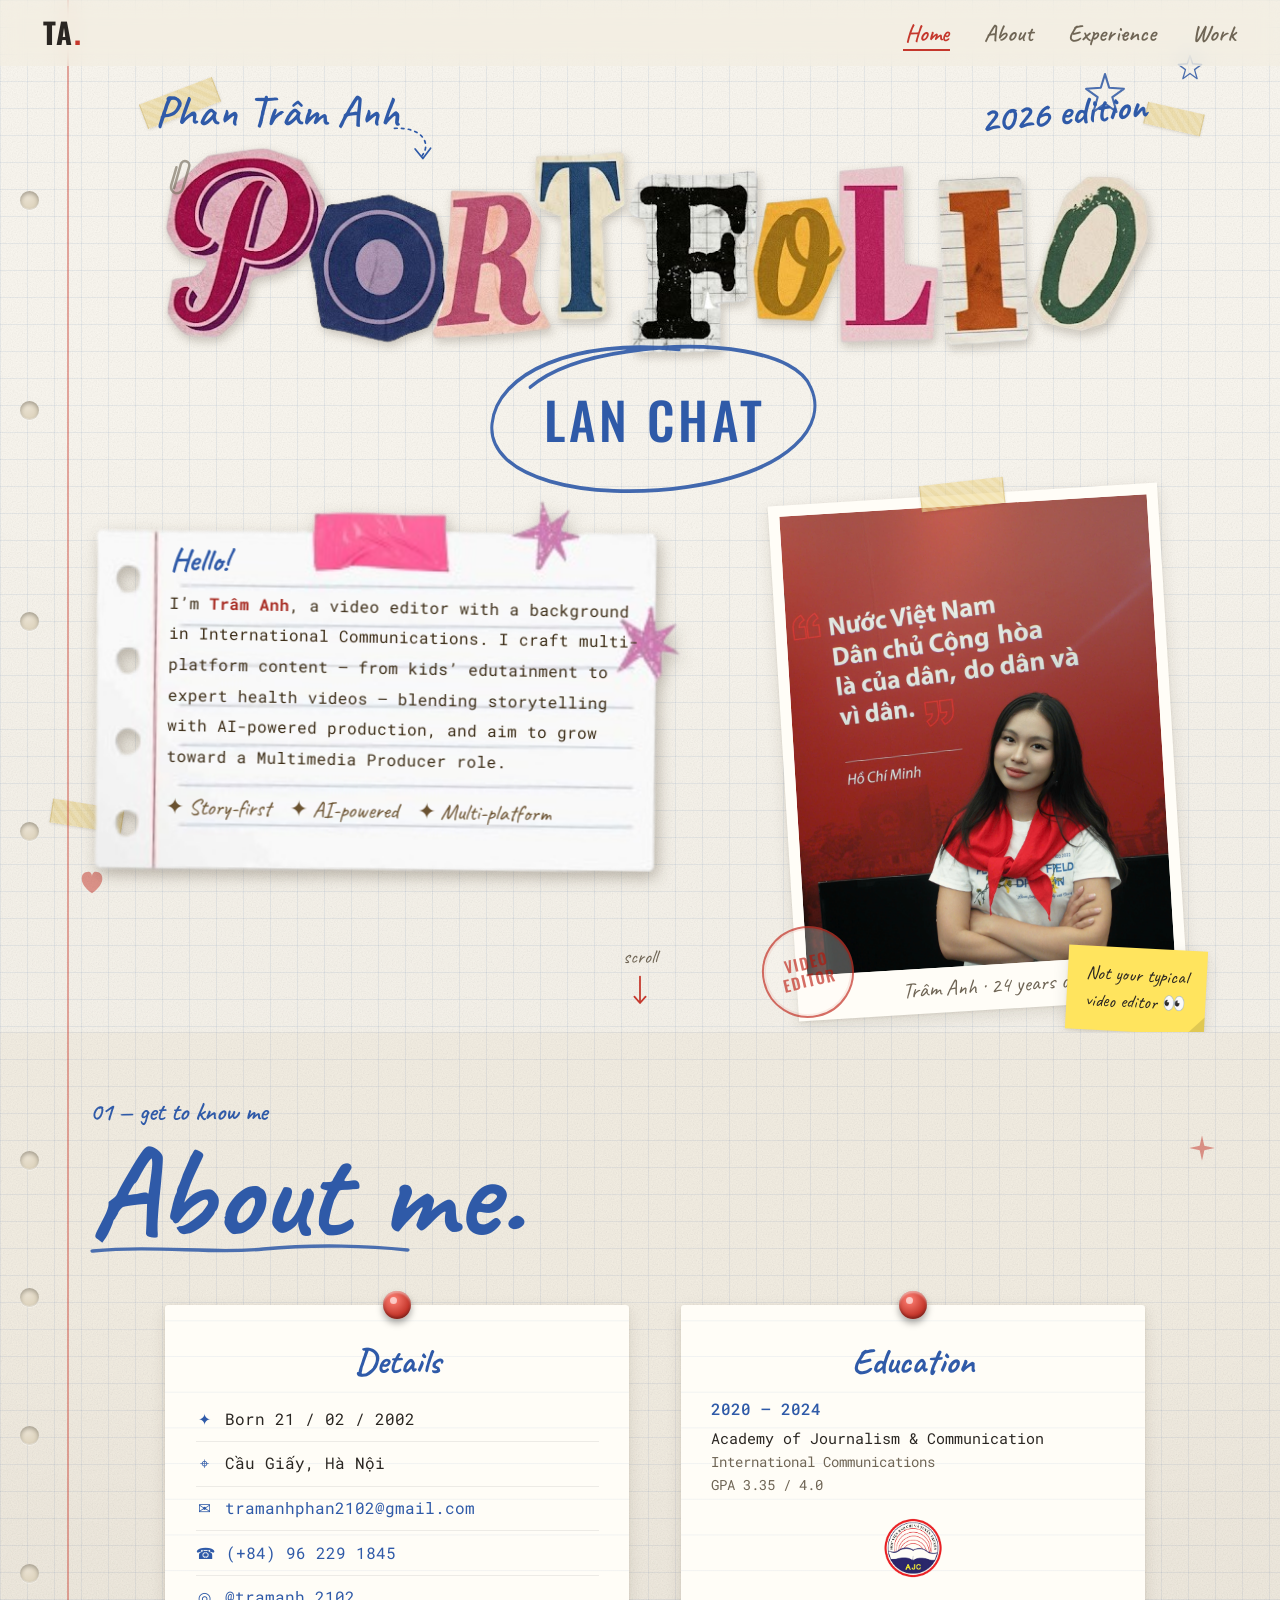
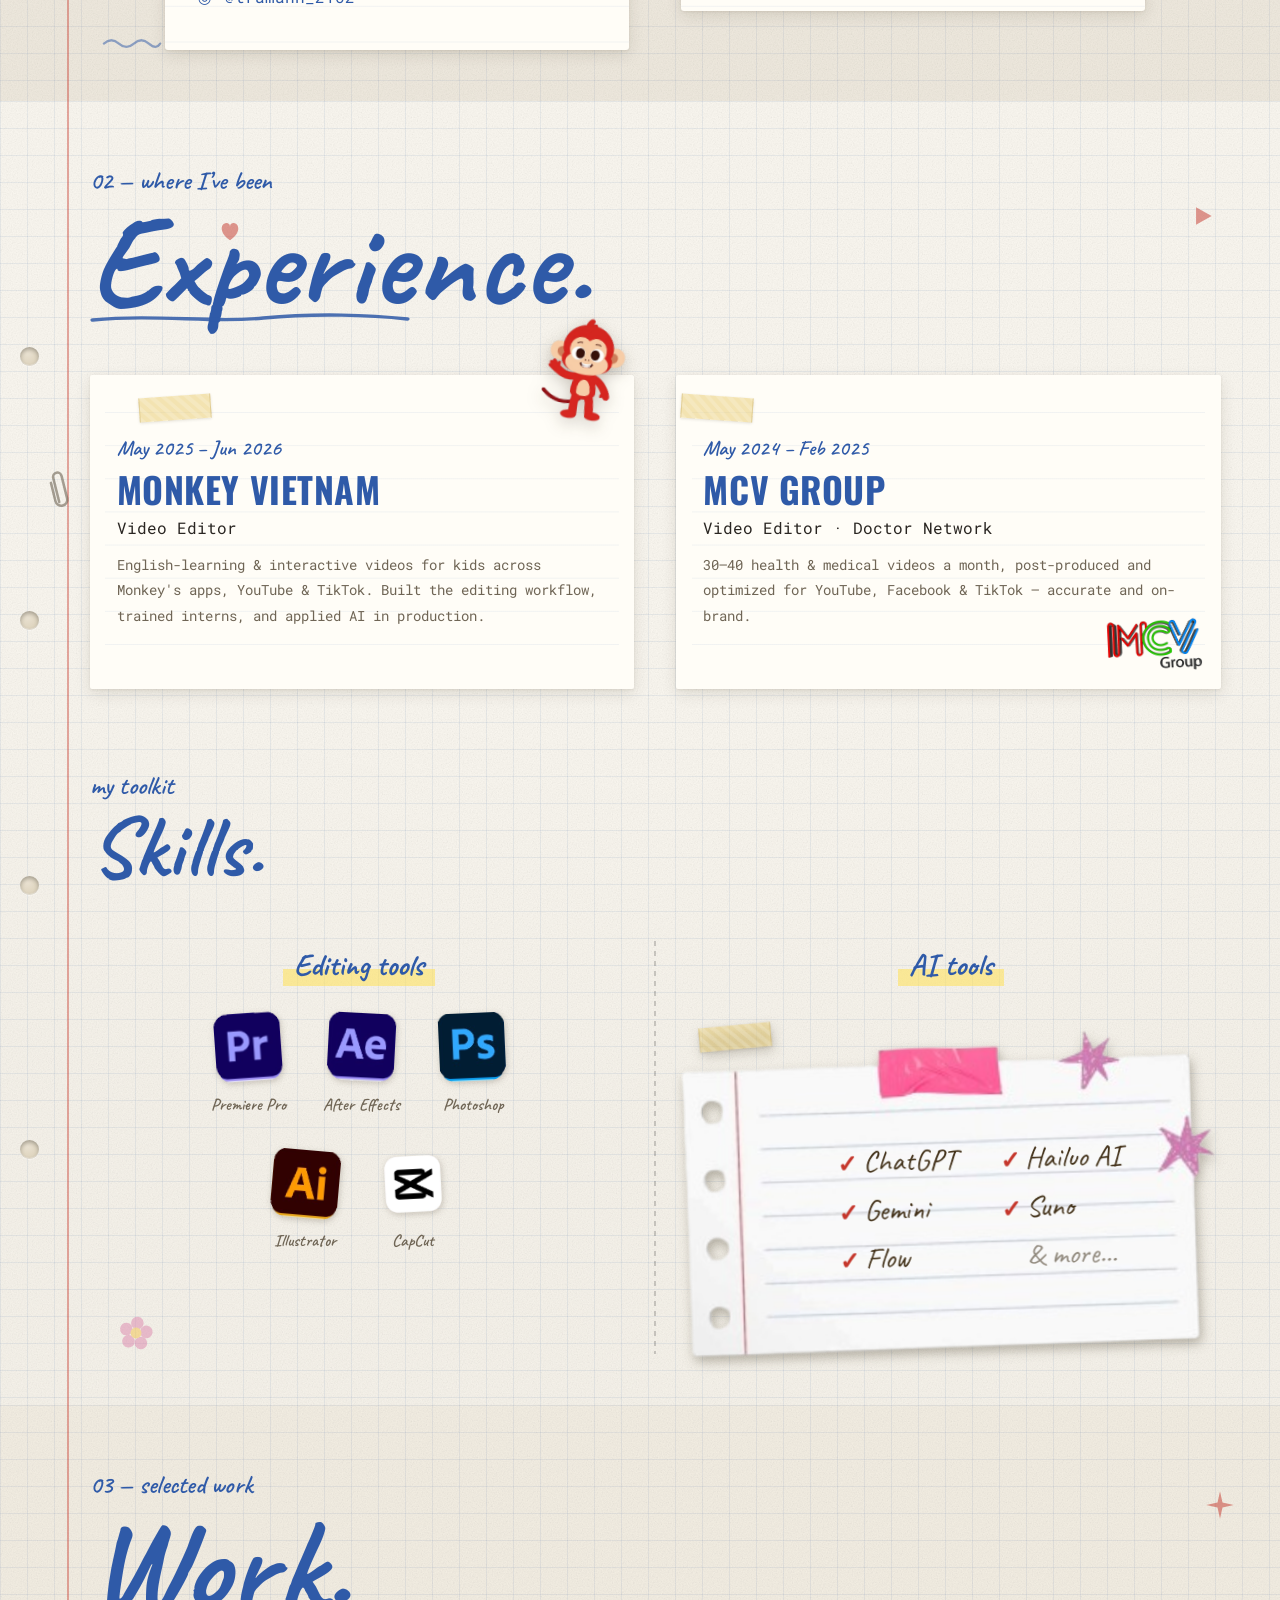
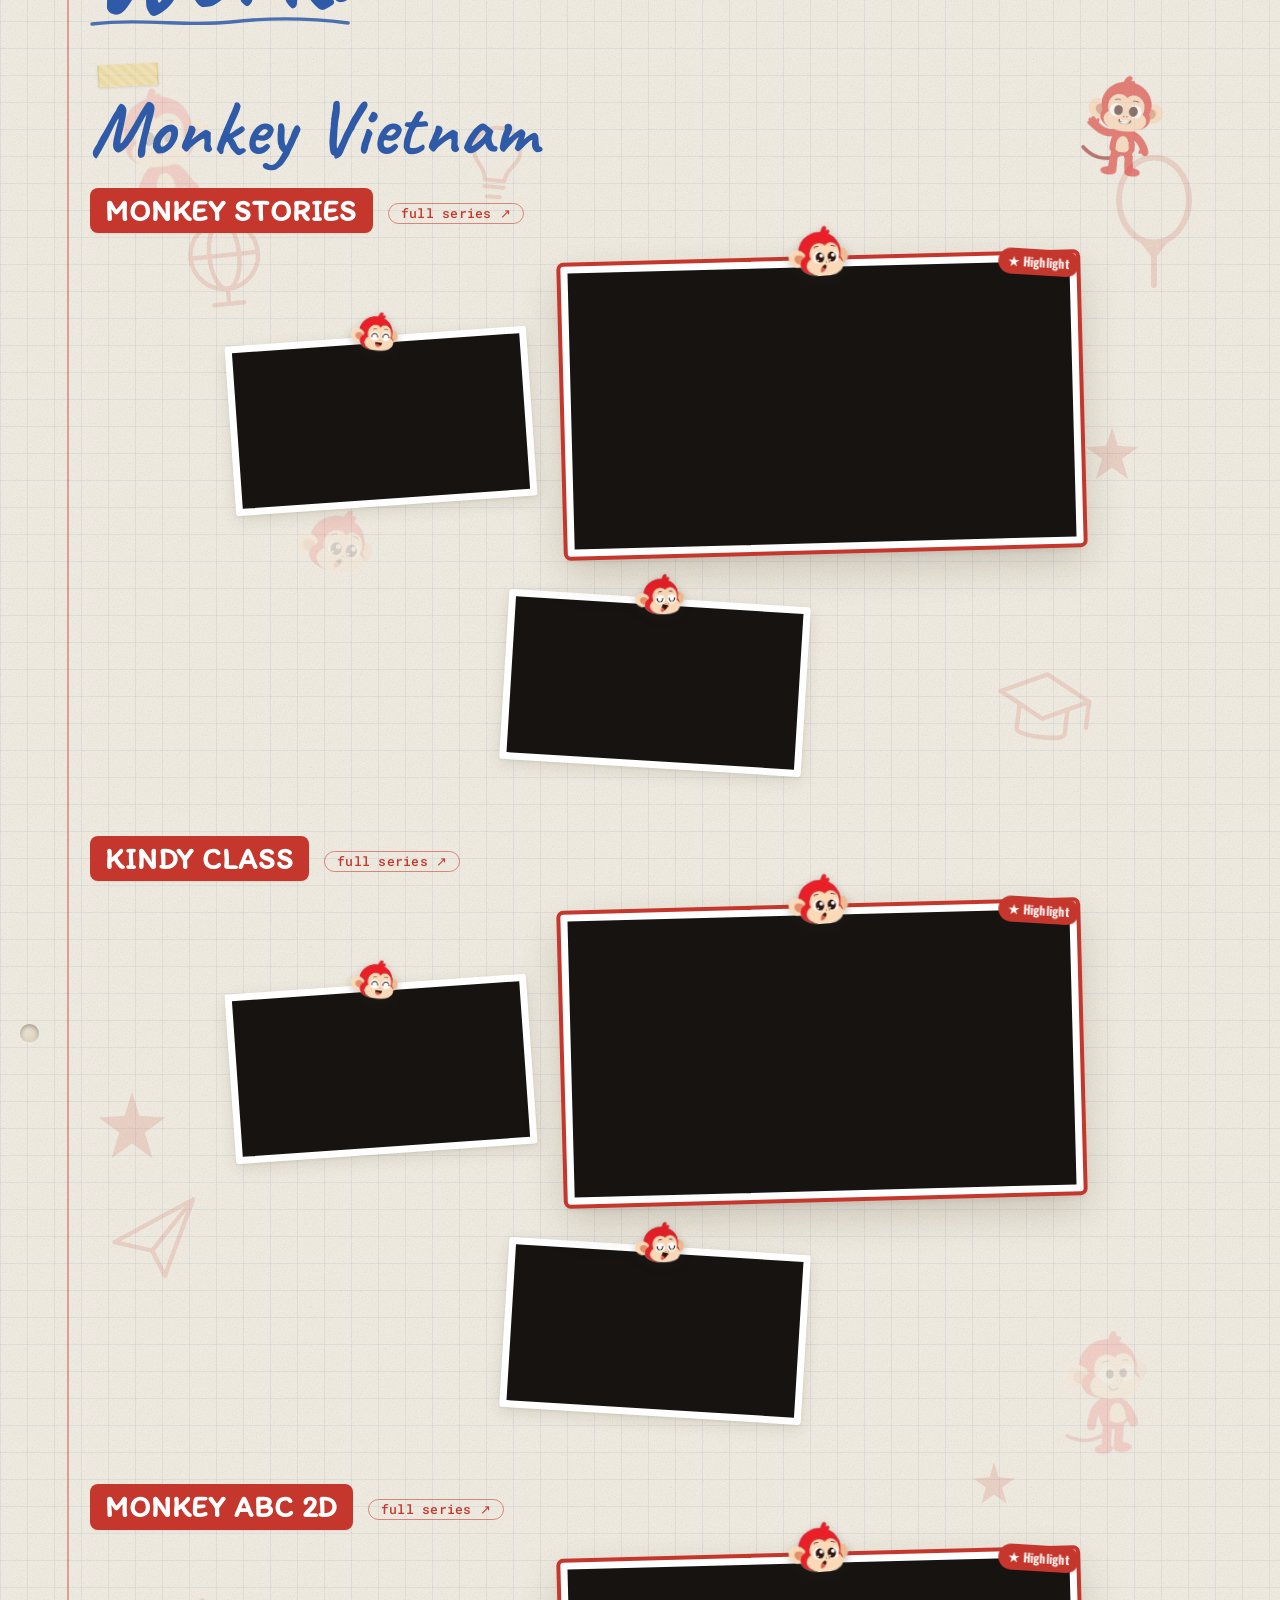
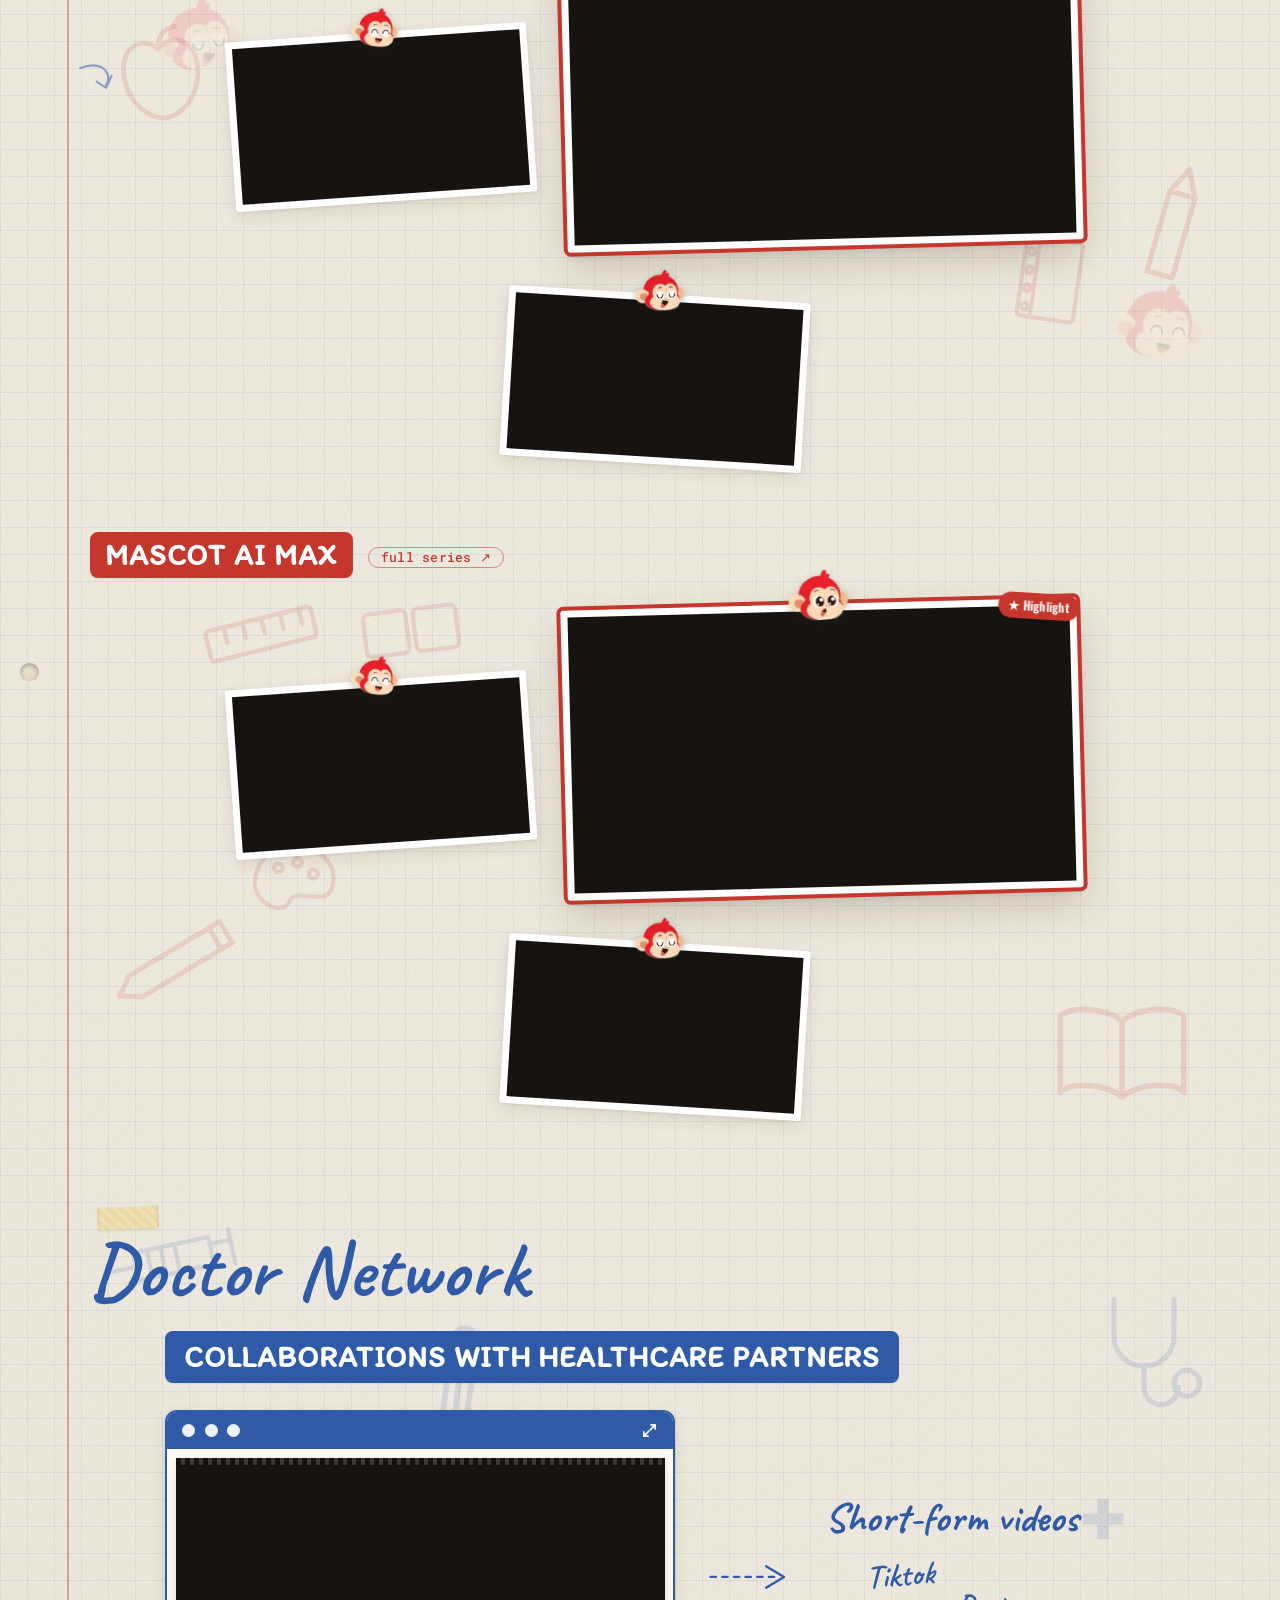
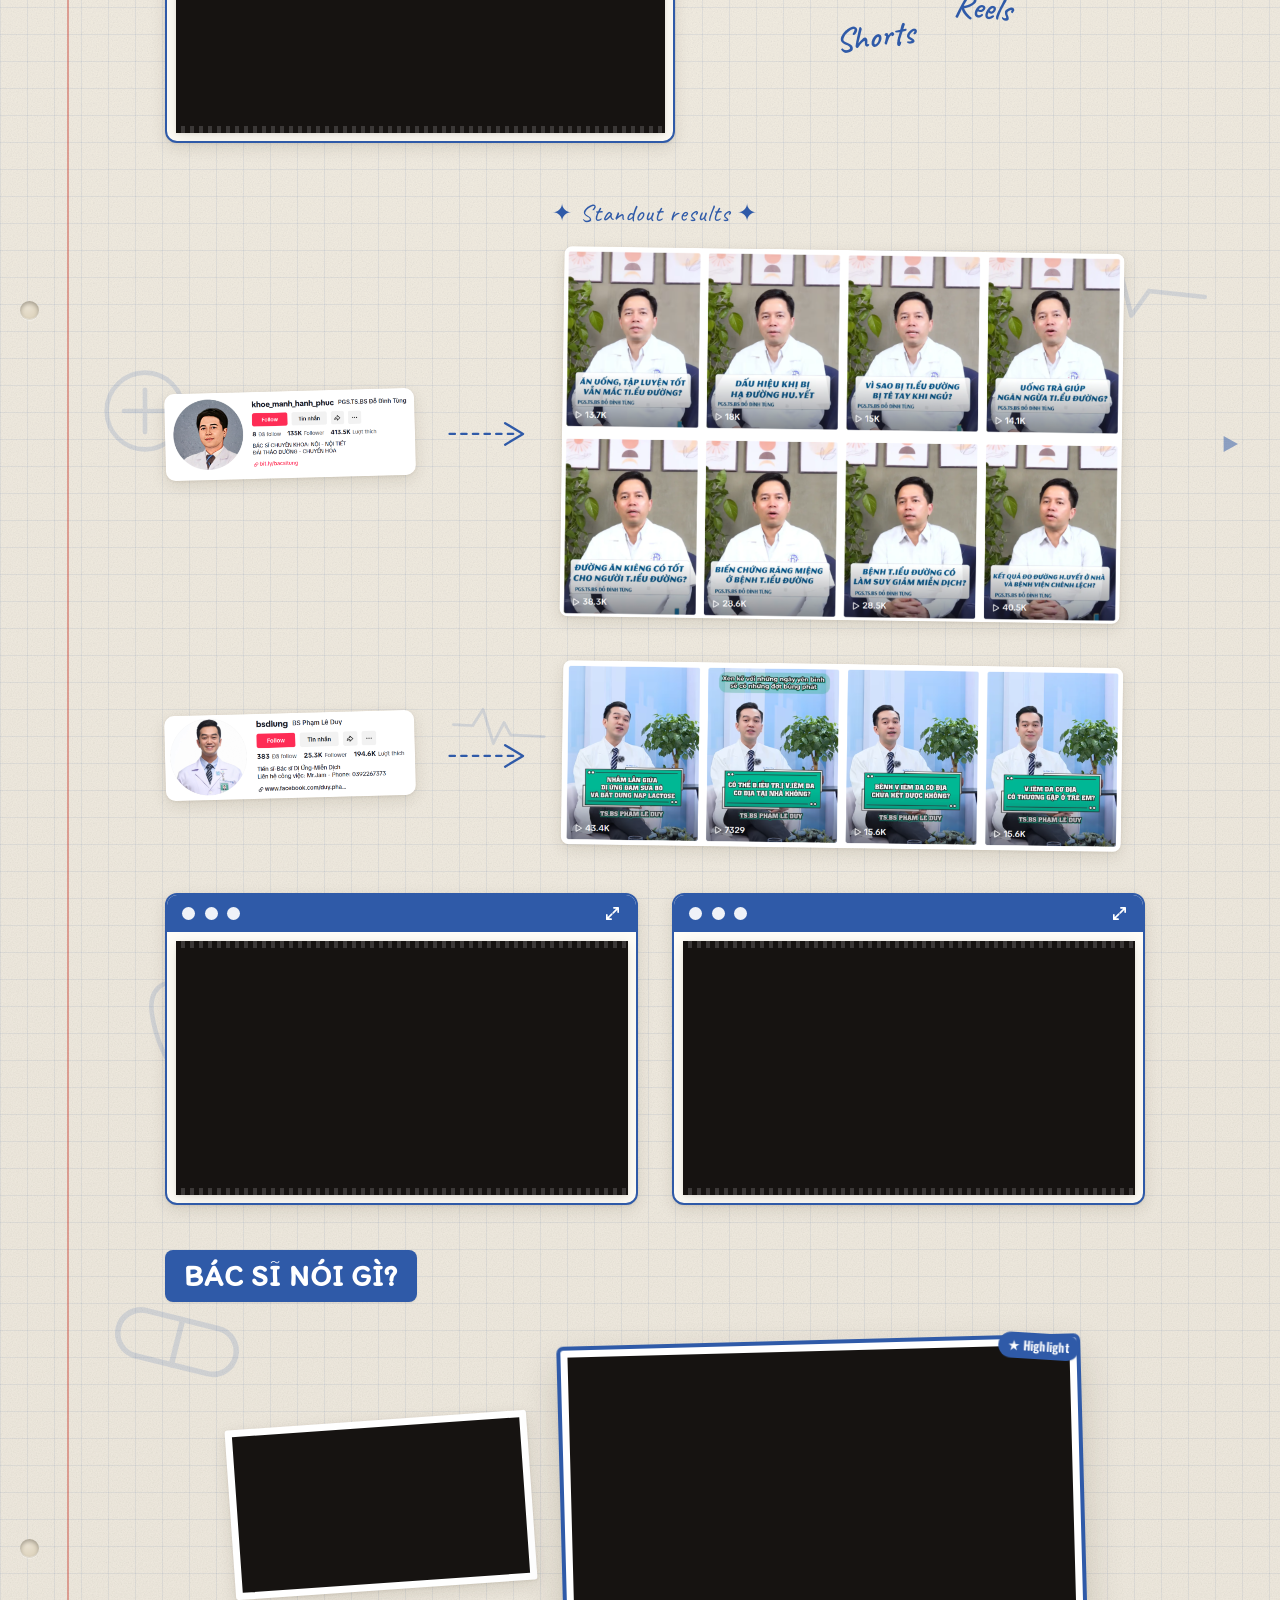
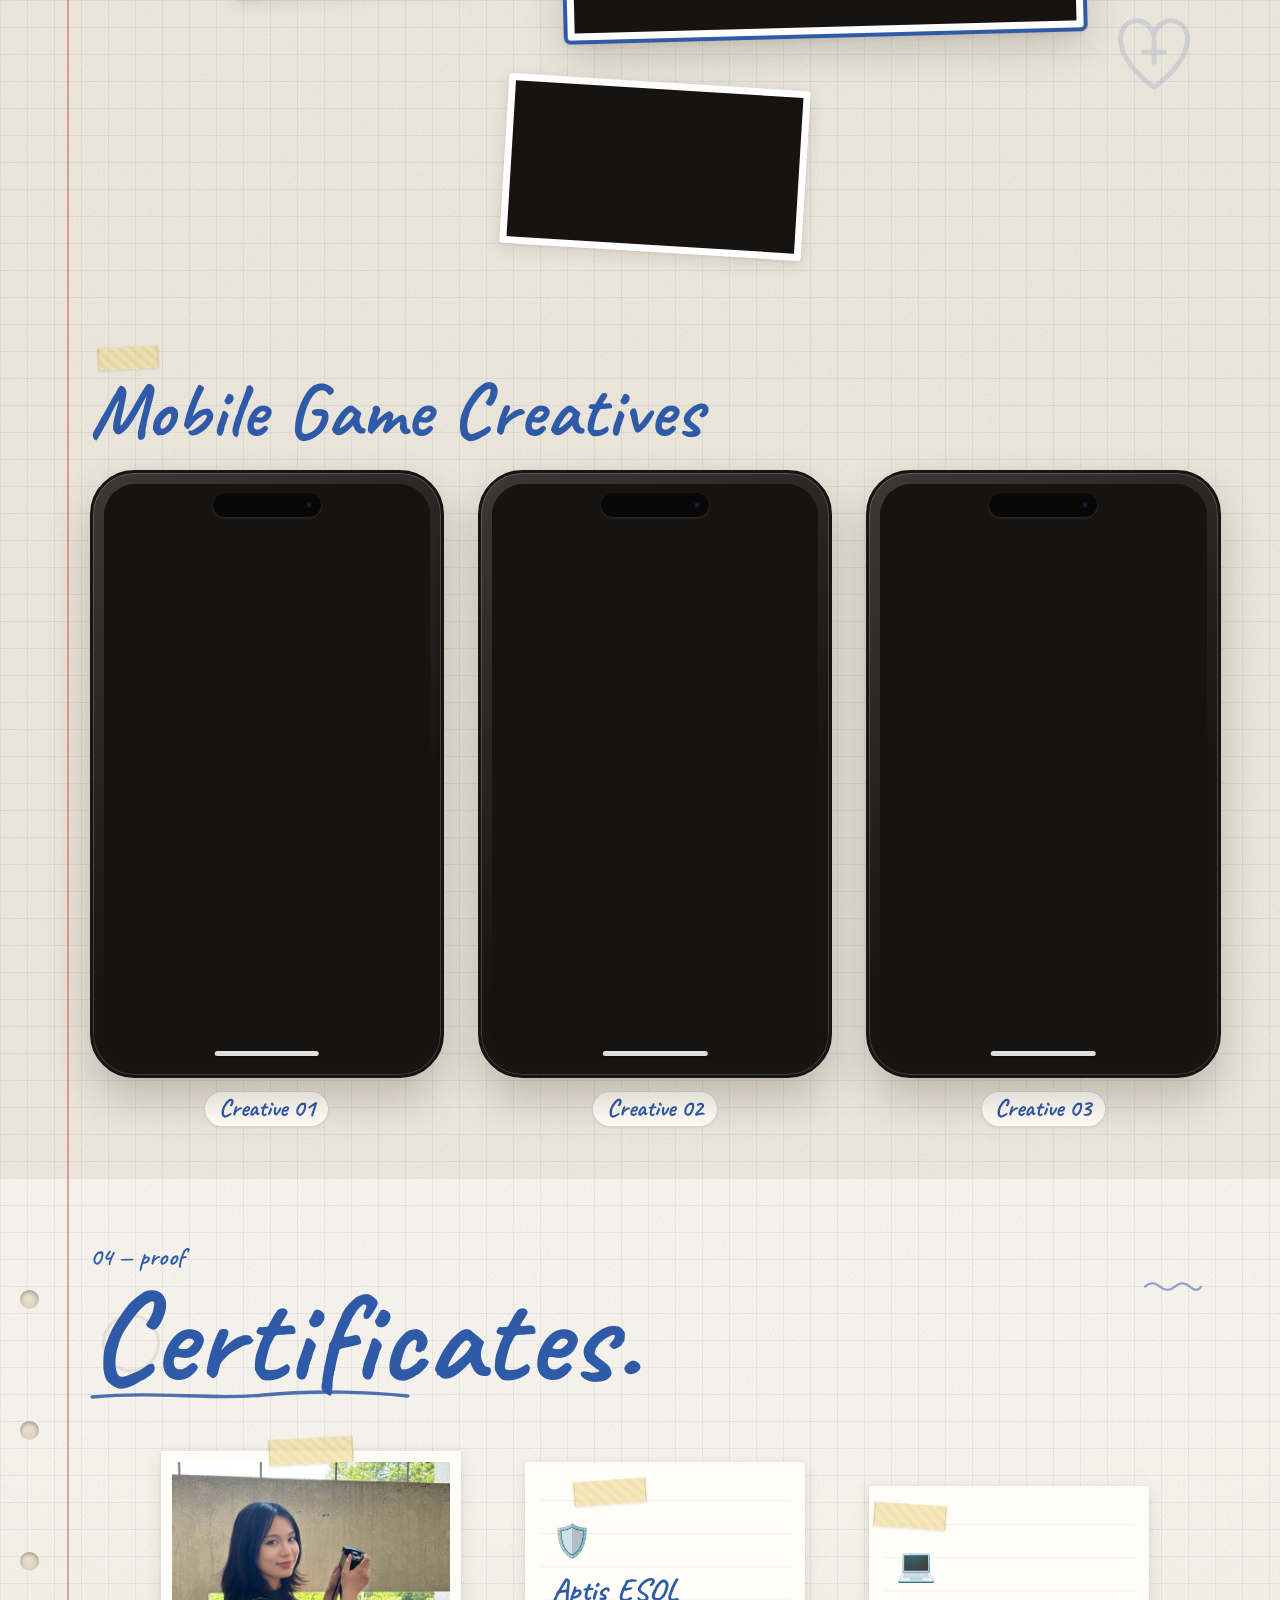
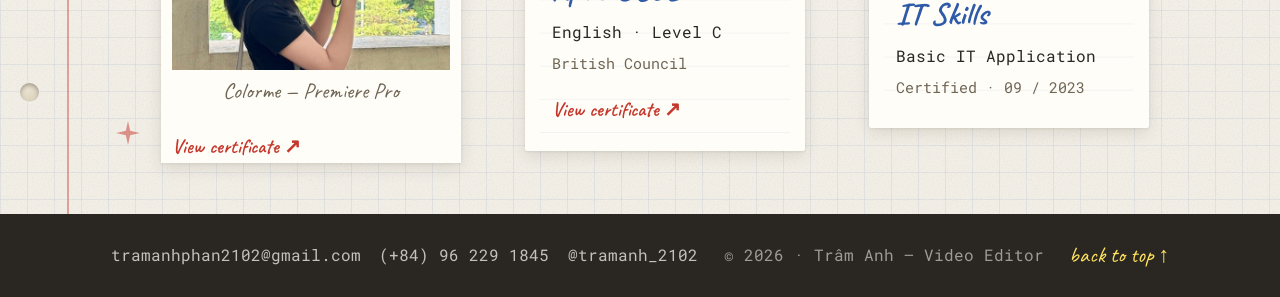
==== commit 1885fcc9: "da" ====
--- a/index.html
+++ b/index.html
@@ -86,7 +86,7 @@
         </div>
 
         <p class="cover-role">
-          <span class="circled">video editor<svg class="circle-mark" viewBox="0 0 260 100" preserveAspectRatio="none" aria-hidden="true"><path d="M150 10 C 74 1 16 19 11 48 C 5 79 78 95 152 89 C 228 83 257 57 245 35 C 236 14 172 5 112 10 C 86 12 58 17 40 28"/></svg></span>
+          <span class="circled">lan chat<svg class="circle-mark" viewBox="0 0 260 100" preserveAspectRatio="none" aria-hidden="true"><path d="M150 10 C 74 1 16 19 11 48 C 5 79 78 95 152 89 C 228 83 257 57 245 35 C 236 14 172 5 112 10 C 86 12 58 17 40 28"/></svg></span>
         </p>
       </div>
 
@@ -431,6 +431,49 @@
           </div>
         </div>
       </article>
+
+      <!-- Mobile Game Creatives -->
+      <article class="proj reveal">
+        <div class="proj-head">
+          <span class="tape tape--proj" aria-hidden="true"></span>
+          <h3 class="proj-title">Mobile Game Creatives</h3>
+        </div>
+
+        <div class="game-grid">
+          <figure class="game-card">
+            <div class="game-phone">
+              <span class="game-phone-island" aria-hidden="true"></span>
+              <div class="game-phone-screen">
+              <button class="film film-v" data-drive="1XJ5Vj5McoCqVA55DplNWllUKLbaoBmcg" aria-label="Play mobile game creative video 1"><img class="film-thumb" src="https://drive.google.com/thumbnail?id=1XJ5Vj5McoCqVA55DplNWllUKLbaoBmcg&amp;sz=w1000" alt="" loading="lazy"><span class="film-play" aria-hidden="true"></span></button>
+              </div>
+              <span class="game-phone-home" aria-hidden="true"></span>
+            </div>
+            <figcaption class="game-caption handwrite">Creative 01</figcaption>
+          </figure>
+
+          <figure class="game-card">
+            <div class="game-phone">
+              <span class="game-phone-island" aria-hidden="true"></span>
+              <div class="game-phone-screen">
+              <button class="film film-v" data-drive="1GC0wcLFOT4OU6cpLdZ0VsKp556tBj4OE" aria-label="Play mobile game creative video 2"><img class="film-thumb" src="https://drive.google.com/thumbnail?id=1GC0wcLFOT4OU6cpLdZ0VsKp556tBj4OE&amp;sz=w1000" alt="" loading="lazy"><span class="film-play" aria-hidden="true"></span></button>
+              </div>
+              <span class="game-phone-home" aria-hidden="true"></span>
+            </div>
+            <figcaption class="game-caption handwrite">Creative 02</figcaption>
+          </figure>
+
+          <figure class="game-card">
+            <div class="game-phone">
+              <span class="game-phone-island" aria-hidden="true"></span>
+              <div class="game-phone-screen">
+              <button class="film film-v" data-drive="1u46XBm5JpoI4g5vjKHeAFFAVhzgoGEvD" aria-label="Play mobile game creative video 3"><img class="film-thumb" src="https://drive.google.com/thumbnail?id=1u46XBm5JpoI4g5vjKHeAFFAVhzgoGEvD&amp;sz=w1000" alt="" loading="lazy"><span class="film-play" aria-hidden="true"></span></button>
+              </div>
+              <span class="game-phone-home" aria-hidden="true"></span>
+            </div>
+            <figcaption class="game-caption handwrite">Creative 03</figcaption>
+          </figure>
+        </div>
+      </article>
     </div>
   </section>
 
--- a/style.css
+++ b/style.css
@@ -834,13 +834,65 @@
 .vid-grid { display: grid; grid-template-columns: repeat(auto-fill, minmax(270px, 1fr)); gap: 1.2rem; }
 .vid-grid--center { grid-template-columns: repeat(auto-fit, minmax(220px, 340px)); justify-content: center; }
 
+.game-grid {
+  display: grid; grid-template-columns: repeat(3, minmax(0, 360px));
+  justify-content: center; align-items: start; gap: clamp(1rem, 3vw, 2rem);
+}
+.game-card { width: 100%; text-align: center; }
+.game-phone {
+  position: relative; width: 100%; padding: 11px;
+  border: 3px solid #171513; border-radius: 44px;
+  background: linear-gradient(145deg, #3c3935, #171513 62%);
+  box-shadow: 0 20px 42px rgba(45,33,12,.22), inset 0 0 0 1px rgba(255,255,255,.18);
+}
+.game-phone-screen {
+  display: grid; place-items: center; aspect-ratio: 9 / 16;
+  overflow: hidden; border-radius: 32px; background: #161311;
+}
+.game-phone .film-v,
+.game-phone .film-v iframe {
+  width: 100%; height: 100%; margin-inline: auto; aspect-ratio: auto;
+}
+.game-phone .film::before,
+.game-phone .film::after { content: none; }
+.game-phone-island {
+  position: absolute; top: 20px; left: 50%; z-index: 6;
+  width: 31%; height: 24px; border-radius: 999px;
+  background: #080808; transform: translateX(-50%);
+  box-shadow: 0 1px 3px rgba(255,255,255,.12);
+}
+.game-phone-island::after {
+  content: ""; position: absolute; right: 9px; top: 50%;
+  width: 6px; height: 6px; border-radius: 50%;
+  background: #172239; box-shadow: inset 0 0 0 1px #080d18;
+  transform: translateY(-50%);
+}
+.game-phone-home {
+  position: absolute; left: 50%; bottom: 19px; z-index: 6;
+  width: 30%; height: 5px; border-radius: 999px;
+  background: rgba(255,255,255,.86); transform: translateX(-50%);
+  box-shadow: 0 1px 3px rgba(0,0,0,.3);
+}
+.game-caption {
+  display: inline-block; margin-top: .75rem; padding: .08rem .8rem;
+  color: var(--blue); background: var(--white); border: 1.5px solid rgba(47,90,168,.22);
+  border-radius: 999px; box-shadow: var(--sh-1);
+  font-size: 1.45rem; font-weight: 700; line-height: 1.25;
+}
+@media (max-width: 980px) {
+  .game-grid { grid-template-columns: repeat(auto-fit, minmax(220px, 320px)); }
+}
+@media (max-width: 410px) {
+  .game-grid { grid-template-columns: minmax(0, 300px); gap: 1.5rem; }
+}
+
 /* MCV partner collaborations: profile → arrow → result grid */
 .proj-row-label--center { justify-content: center; text-align: center; }
 .partner-intro {
   display: flex; align-items: center; justify-content: center; flex-wrap: wrap;
   gap: clamp(.8rem, 2.5vw, 2rem); max-width: 980px; margin: 0 auto clamp(1.8rem, 4vw, 3rem);
 }
-.partner-video { flex: 1 1 340px; max-width: 480px; margin-inline: 0; }
+.partner-video { flex: 1 1 408px; max-width: 576px; margin-inline: 0; }
 /* left-aligned section title in a solid-colour box */
 .mcv-left-title {
   max-width: 980px; margin: 0 auto clamp(1rem, 2.5vw, 1.6rem); text-align: left;
@@ -866,7 +918,7 @@
 .partner-heading .proj-note--center { text-align: left; margin-top: .4rem; }
 @media (max-width: 620px) { .partner-heading { text-align: center; flex-basis: auto; } .partner-heading .proj-row-label { justify-content: center; } .partner-heading .proj-note--center { text-align: center; } }
 .video-pair { display: flex; flex-wrap: wrap; justify-content: center; gap: clamp(1rem, 3vw, 2rem); max-width: 980px; margin: clamp(1.6rem, 3.5vw, 2.8rem) auto 0; }
-.video-pair .browser { flex: 1 1 340px; max-width: 470px; margin-inline: 0; }
+.video-pair .browser { flex: 1 1 408px; max-width: 564px; margin-inline: 0; }
 .partner-grid { display: flex; flex-direction: column; gap: clamp(1.6rem, 3.5vw, 2.8rem); max-width: 980px; margin: 1rem auto 0; }
 .partner-pair { display: flex; align-items: center; gap: clamp(.7rem, 2.5vw, 1.8rem); }
 .partner-profile {
@@ -934,9 +986,9 @@
 .proj--mcv .hl-grid .film--hl { box-shadow: 0 0 0 4px var(--blue), var(--sh-3); }
 .proj--mcv .hl-grid .film--hl::after { background: var(--blue); }
 /* supporting frames smaller & dimmed; highlight bigger with red ring + badge */
-.hl-grid .film:not(.film--hl) { width: clamp(150px, 22vw, 252px); }
+.hl-grid .film:not(.film--hl) { width: clamp(180px, 26vw, 302px); }
 .hl-grid .film:not(.film--hl) .film-thumb { opacity: .72; filter: saturate(.85); }
-.hl-grid .film--hl { width: clamp(240px, 39vw, 430px); box-shadow: 0 0 0 4px var(--red), var(--sh-3); }
+.hl-grid .film--hl { width: clamp(288px, 47vw, 516px); box-shadow: 0 0 0 4px var(--red), var(--sh-3); }
 .hl-grid .film--hl::after {
   content: "★ Highlight"; top: -12px; right: -10px; left: auto; bottom: auto; width: auto; height: auto;
   background: var(--red); color: #fff; font-family: 'Oswald', sans-serif; font-weight: 600;
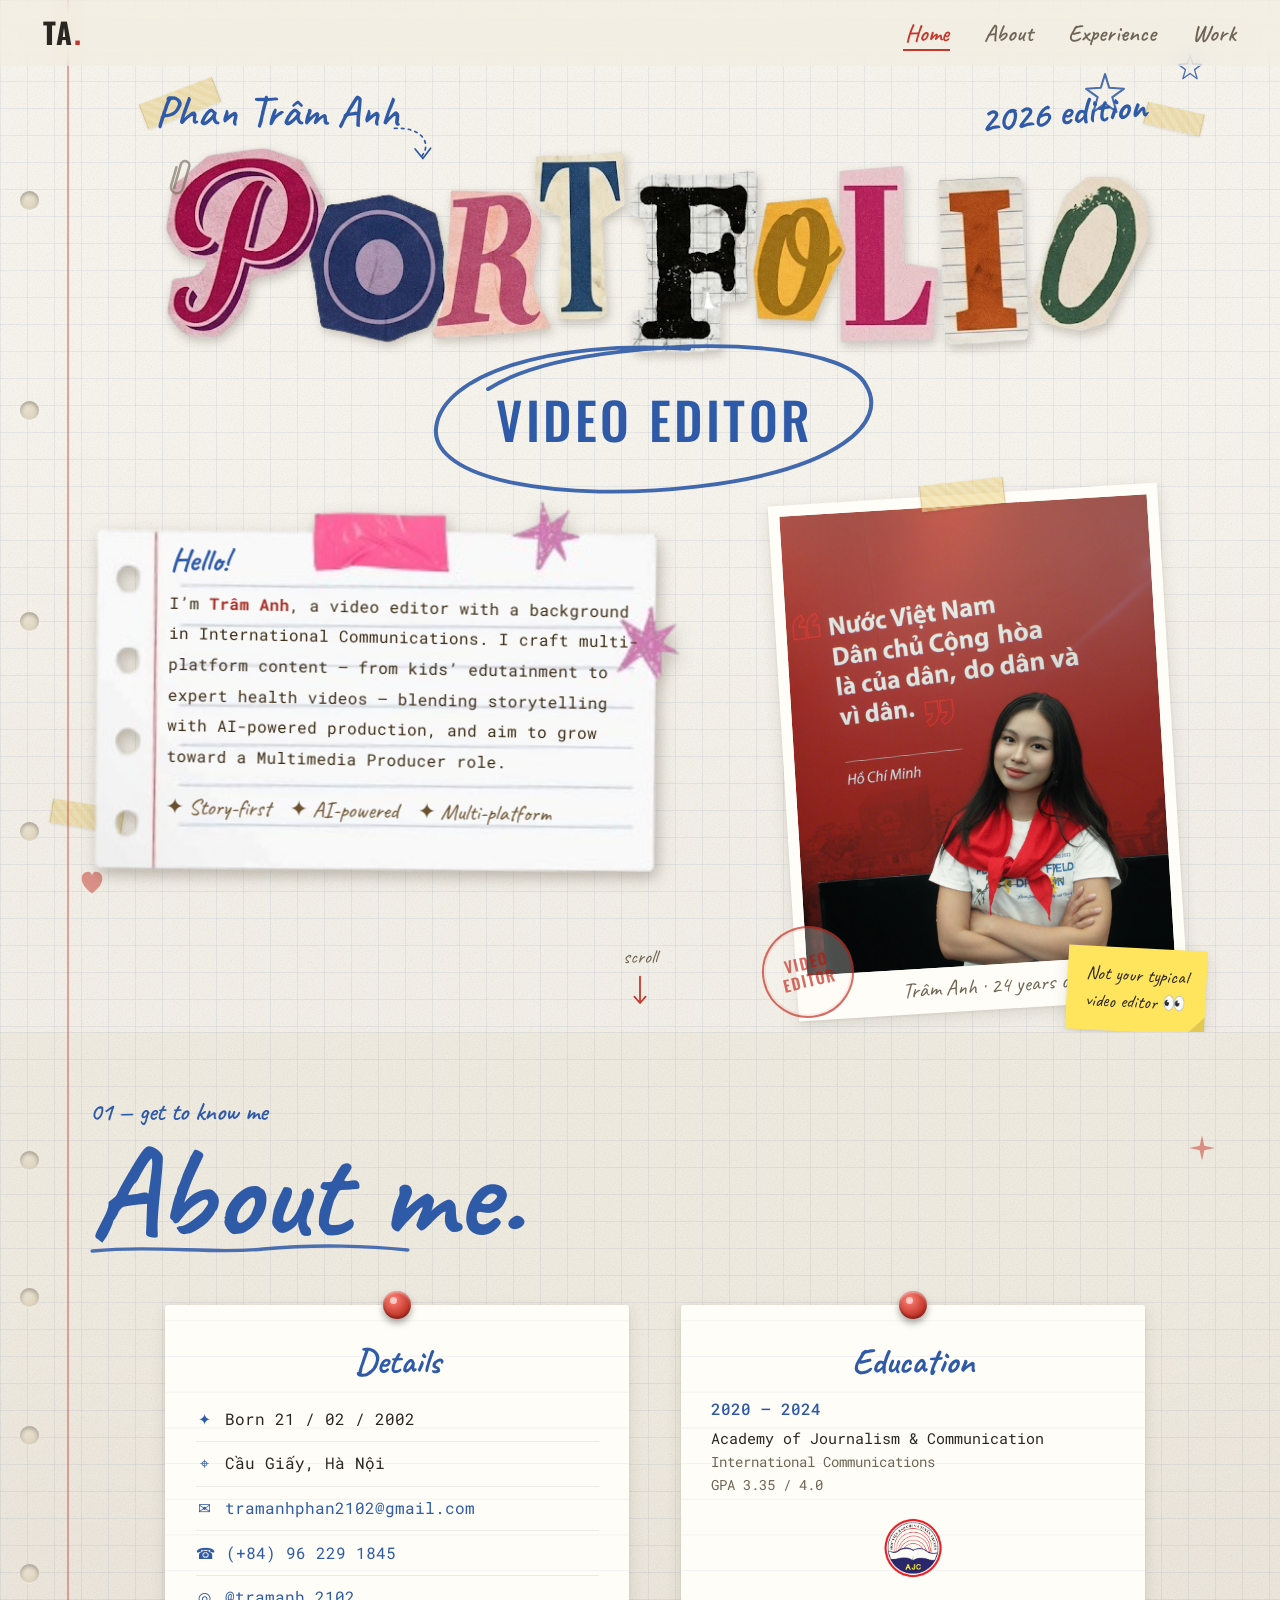
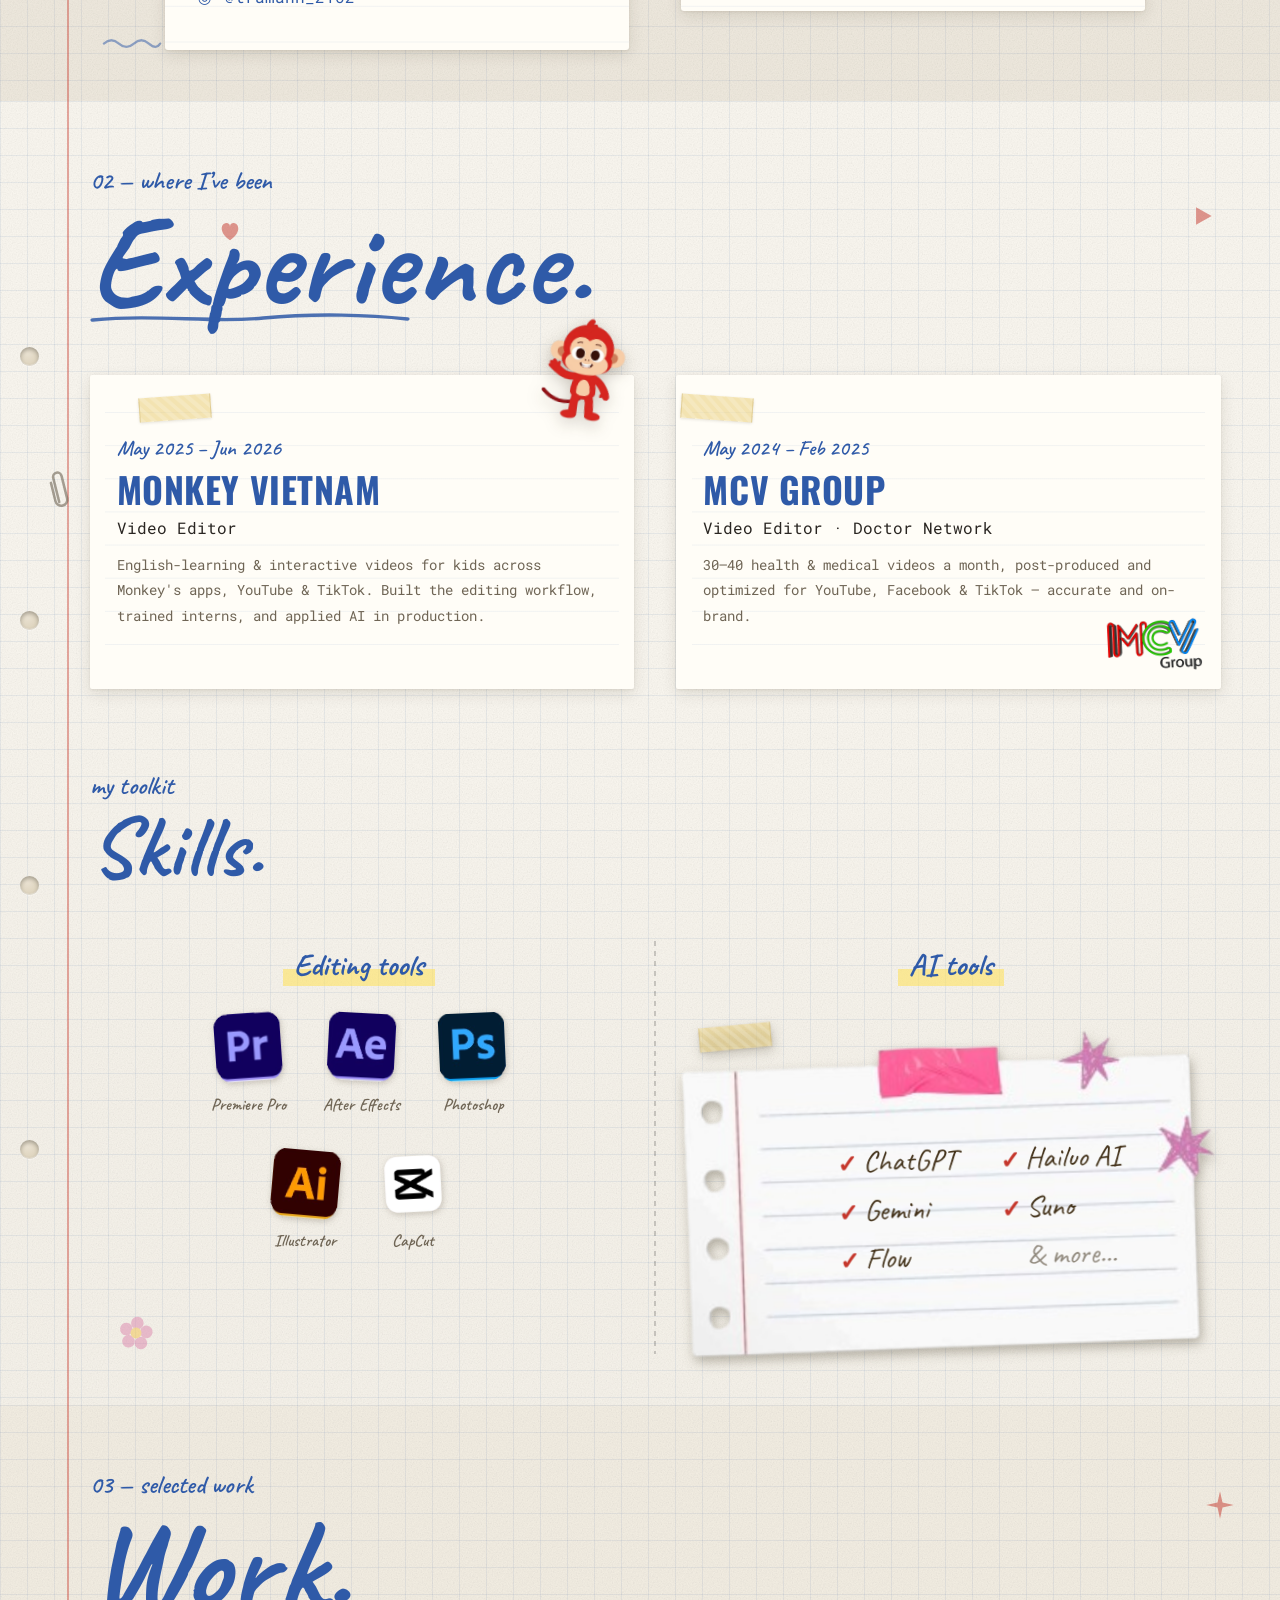
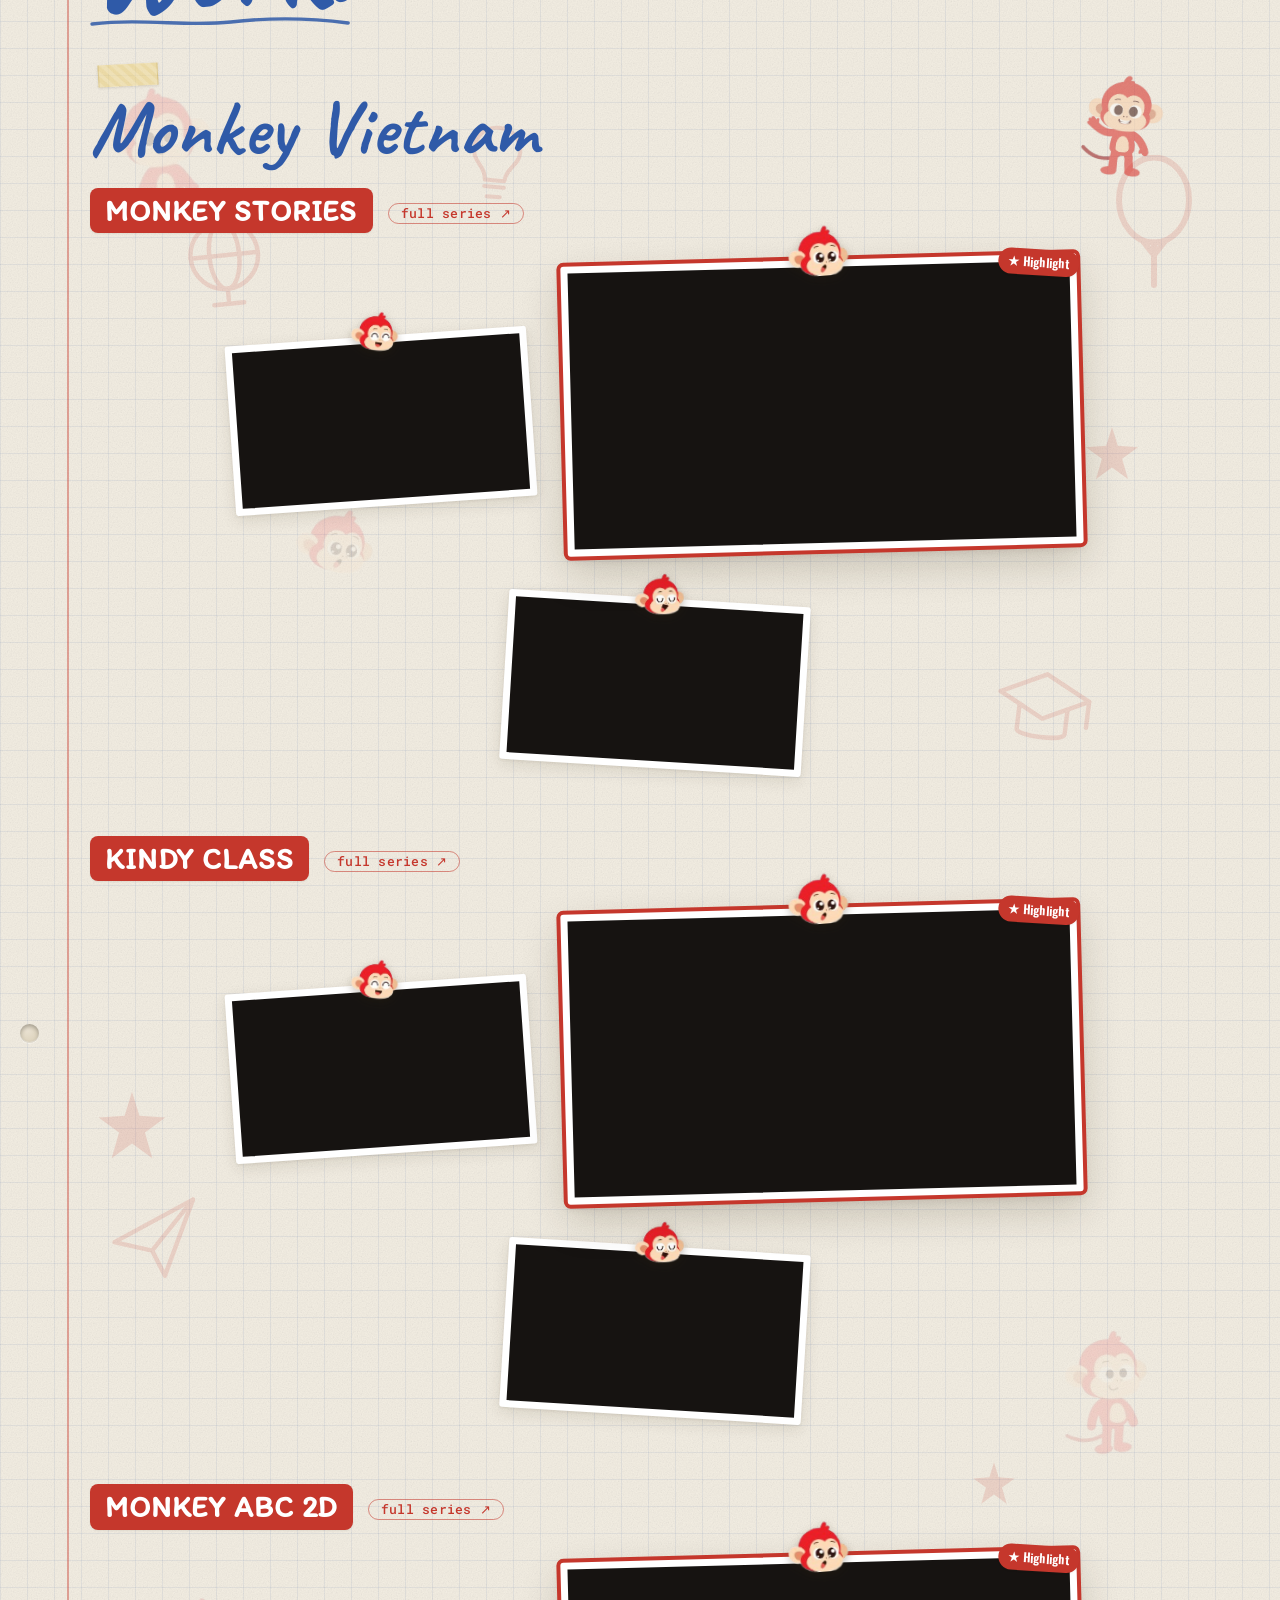
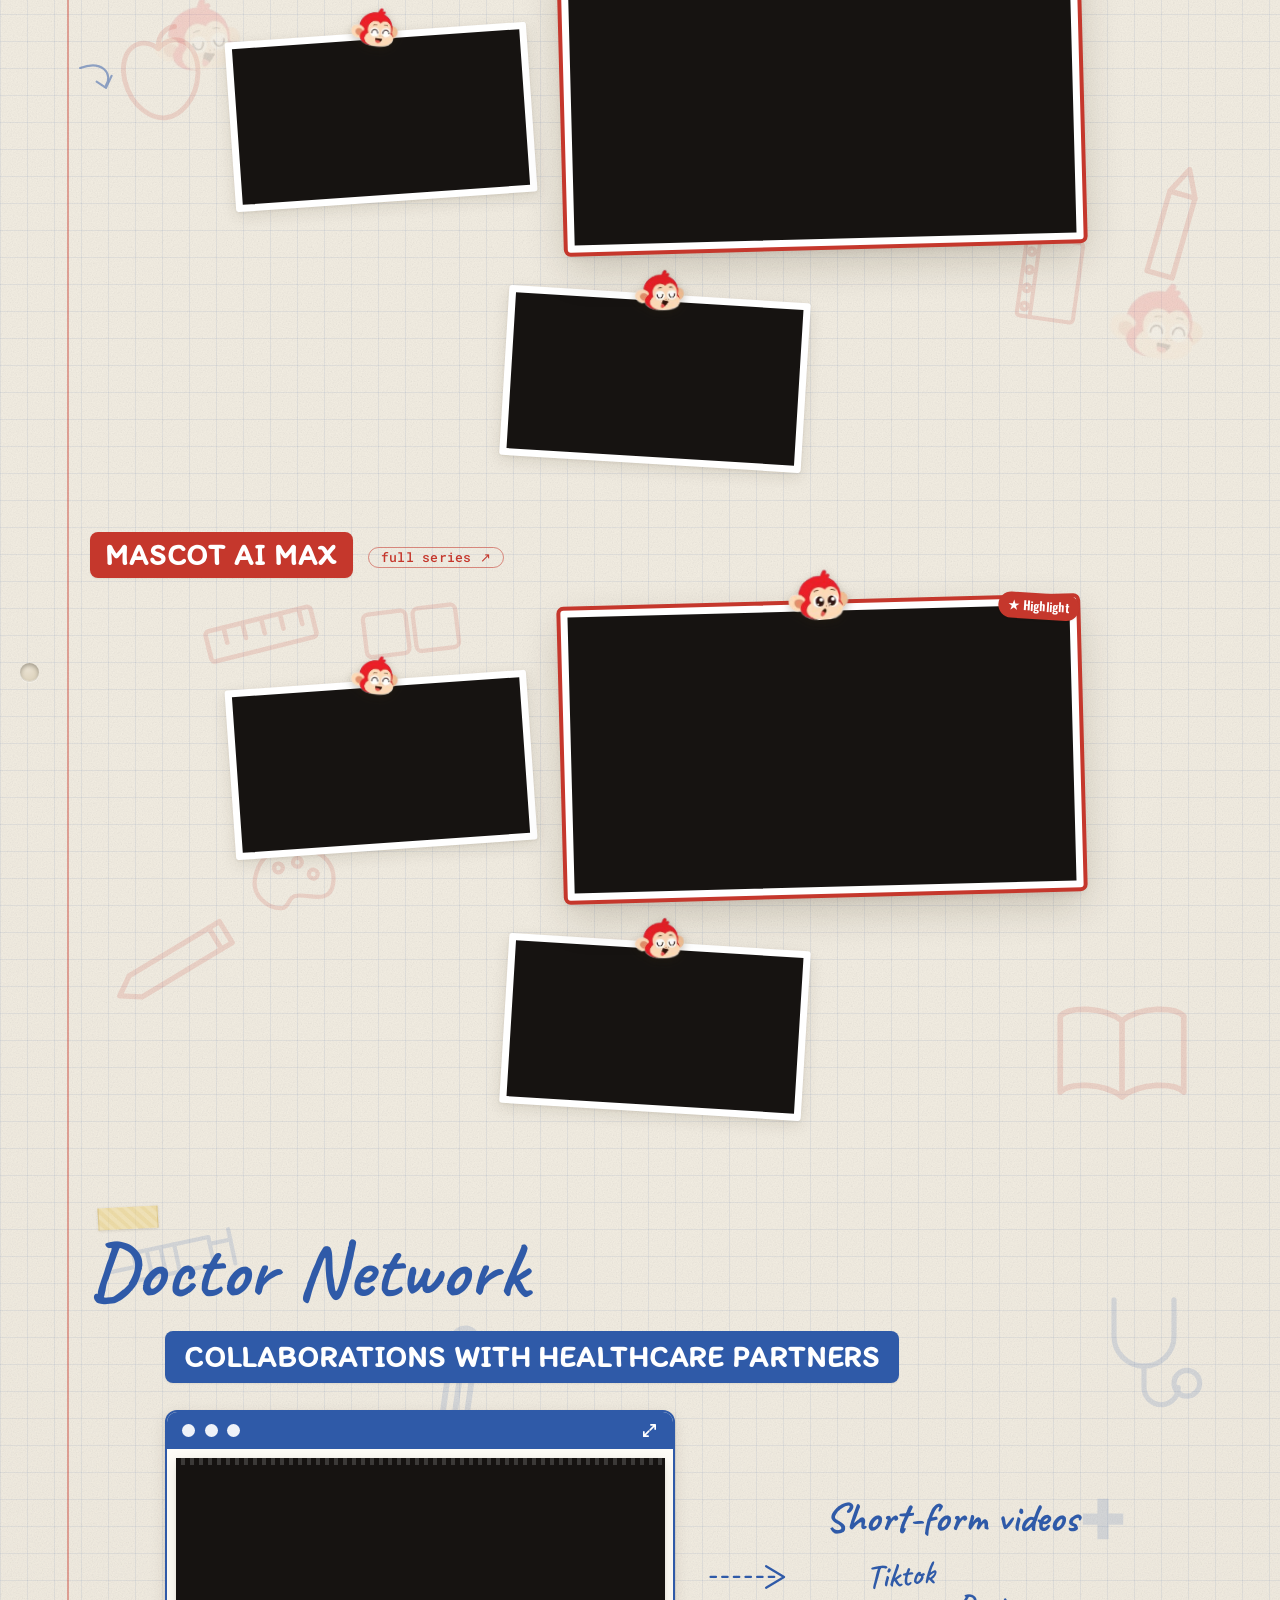
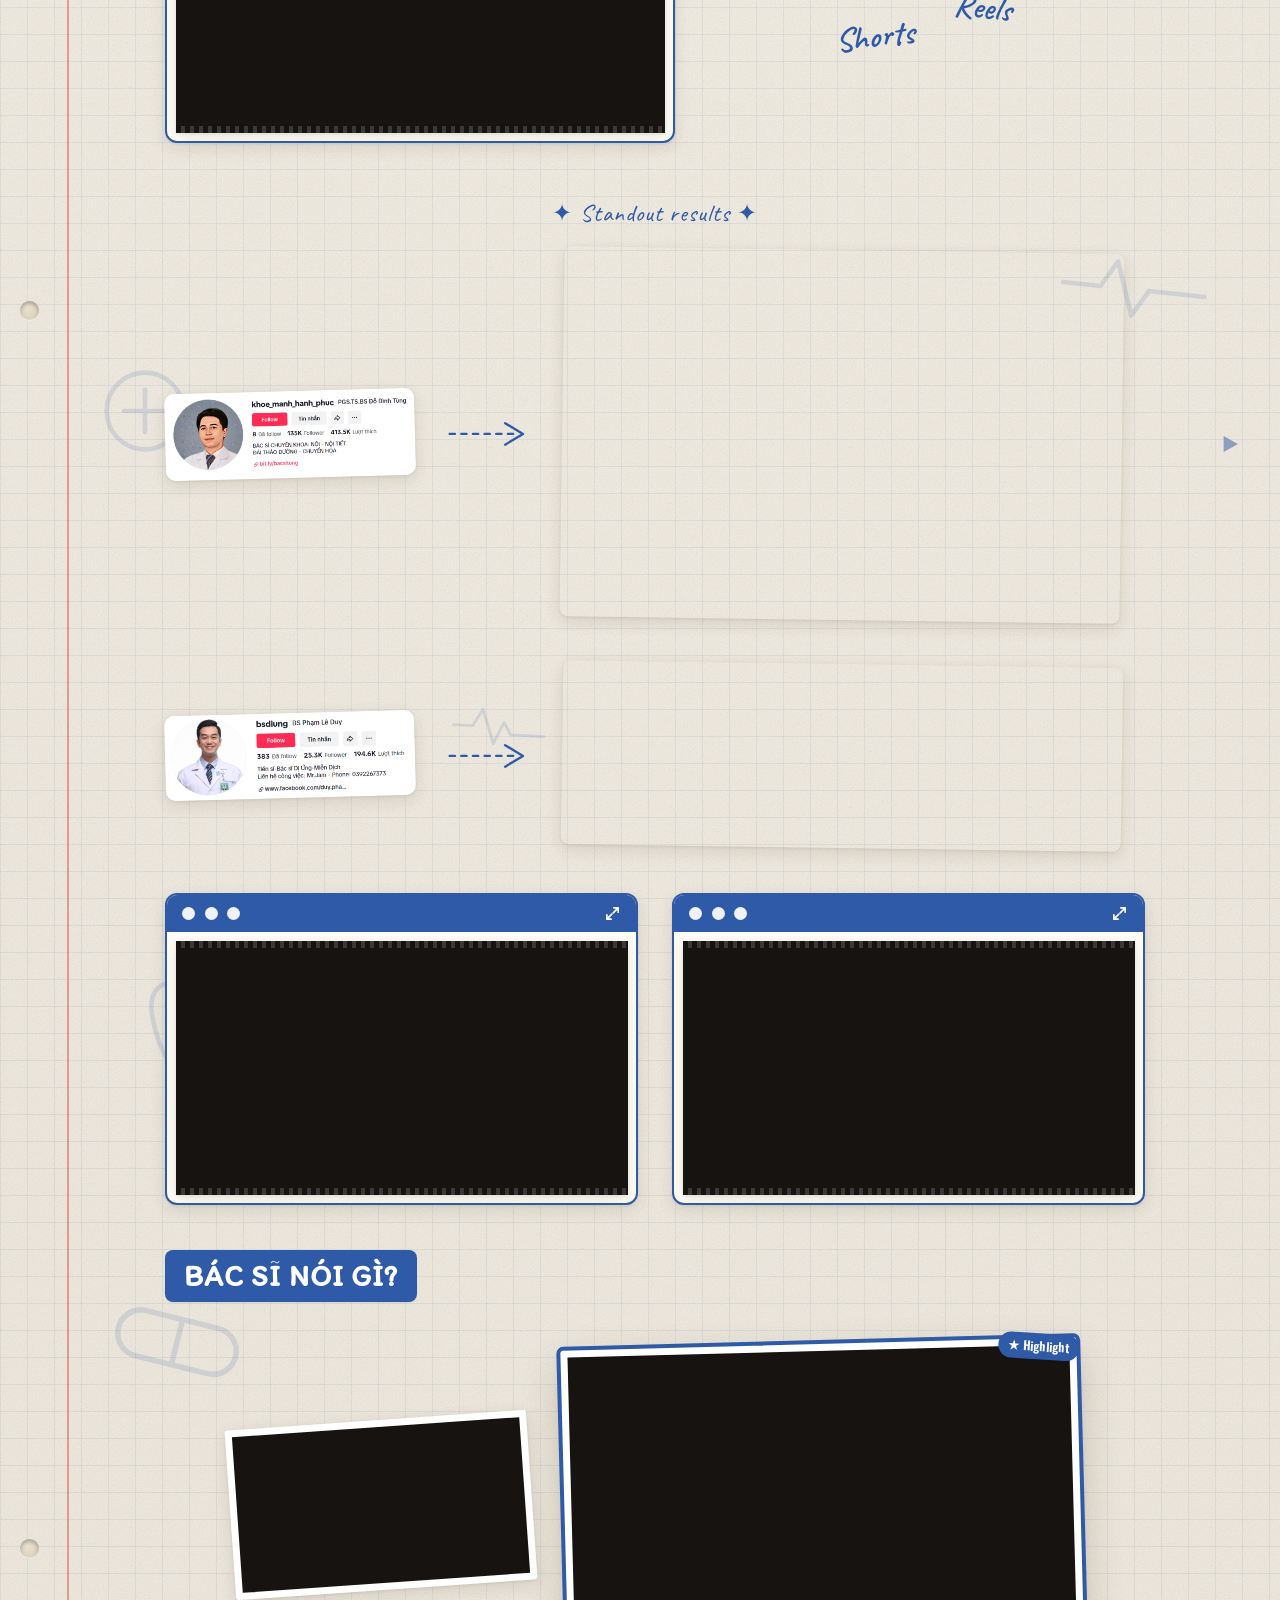
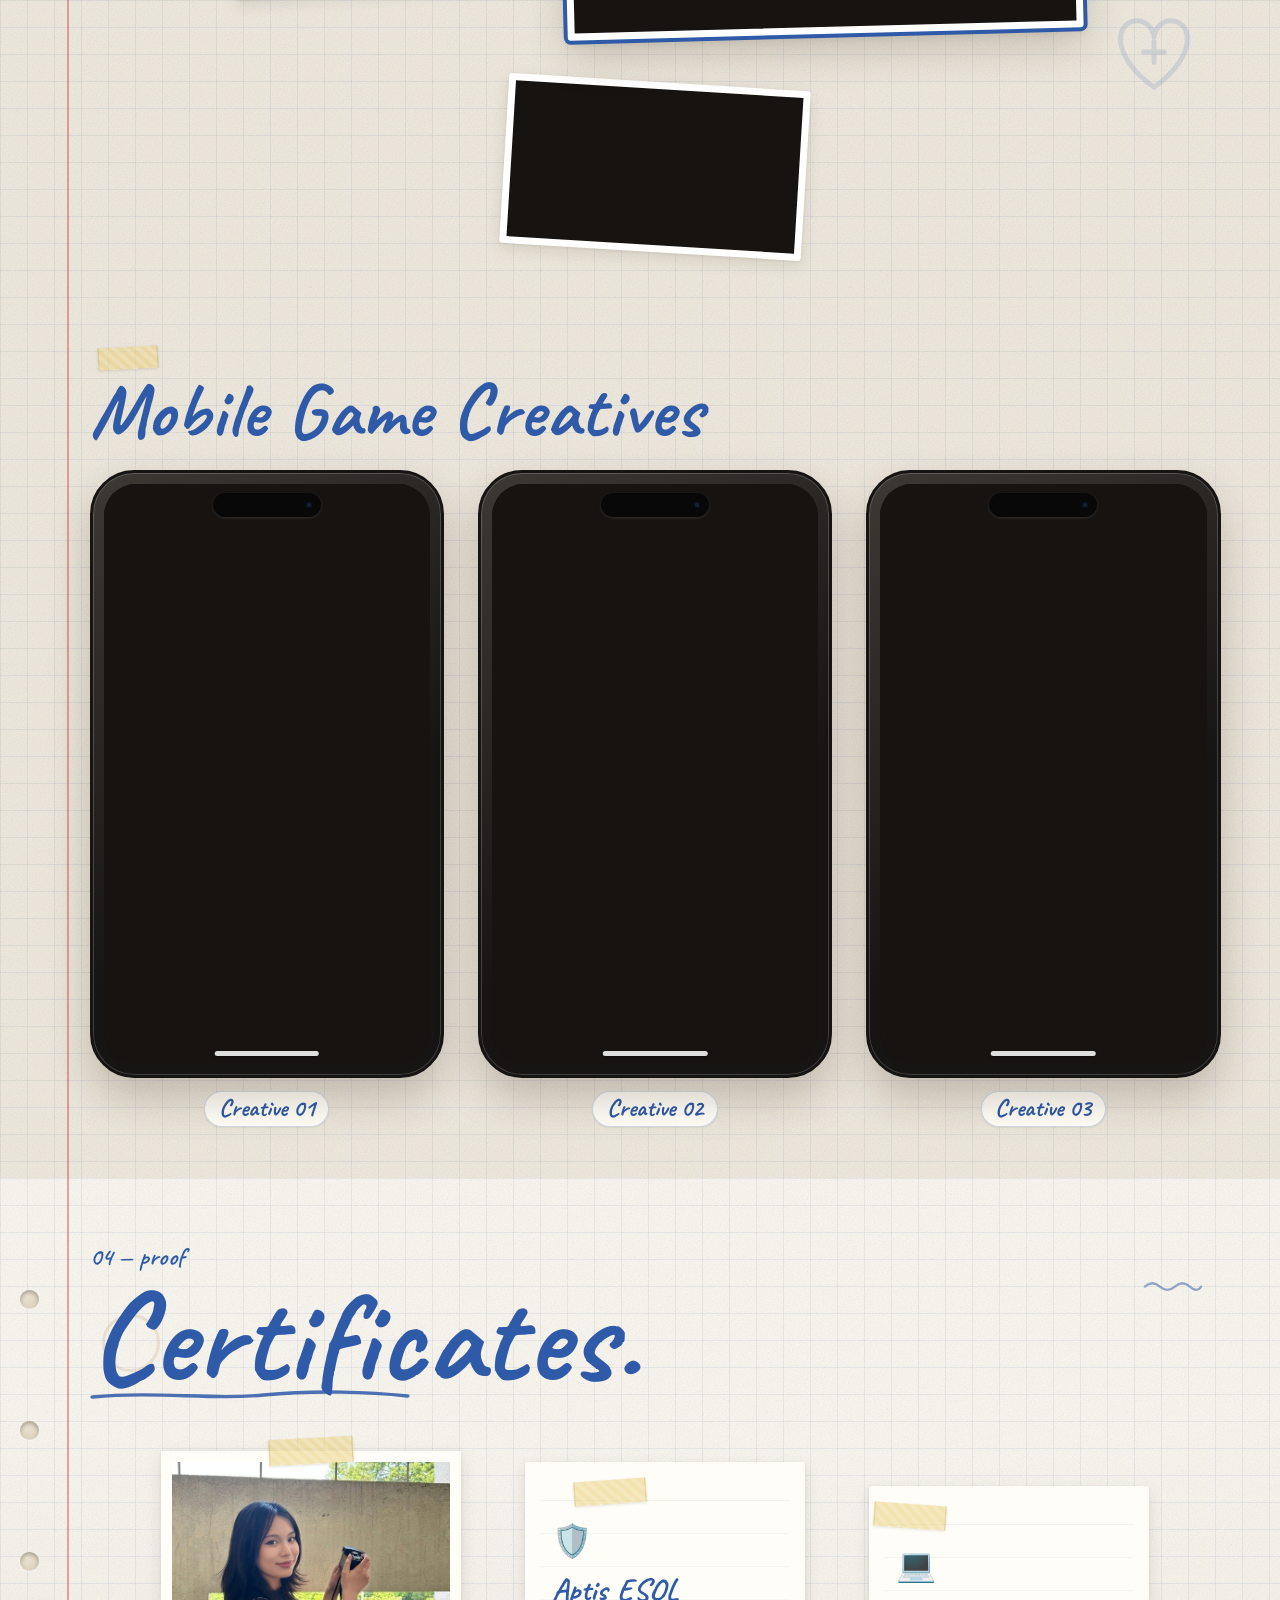
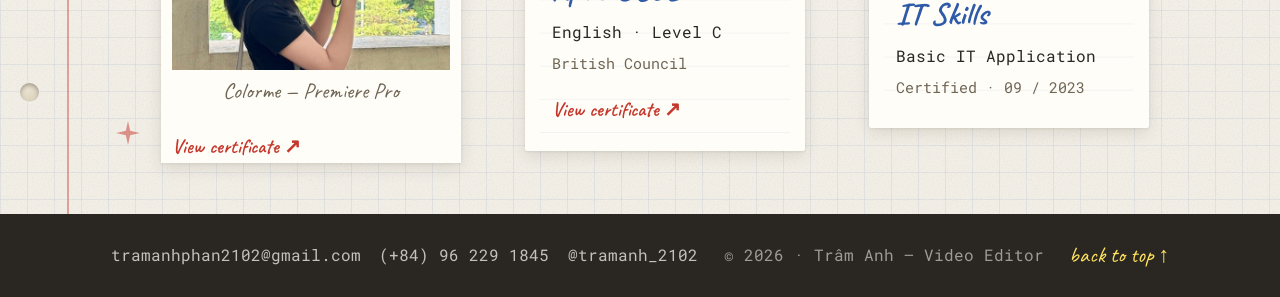
==== commit 4c6f2596: "update" ====
--- a/index.html
+++ b/index.html
@@ -86,7 +86,7 @@
         </div>
 
         <p class="cover-role">
-          <span class="circled">lan chat<svg class="circle-mark" viewBox="0 0 260 100" preserveAspectRatio="none" aria-hidden="true"><path d="M150 10 C 74 1 16 19 11 48 C 5 79 78 95 152 89 C 228 83 257 57 245 35 C 236 14 172 5 112 10 C 86 12 58 17 40 28"/></svg></span>
+          <span class="circled">video editor<svg class="circle-mark" viewBox="0 0 260 100" preserveAspectRatio="none" aria-hidden="true"><path d="M150 10 C 74 1 16 19 11 48 C 5 79 78 95 152 89 C 228 83 257 57 245 35 C 236 14 172 5 112 10 C 86 12 58 17 40 28"/></svg></span>
         </p>
       </div>
 
